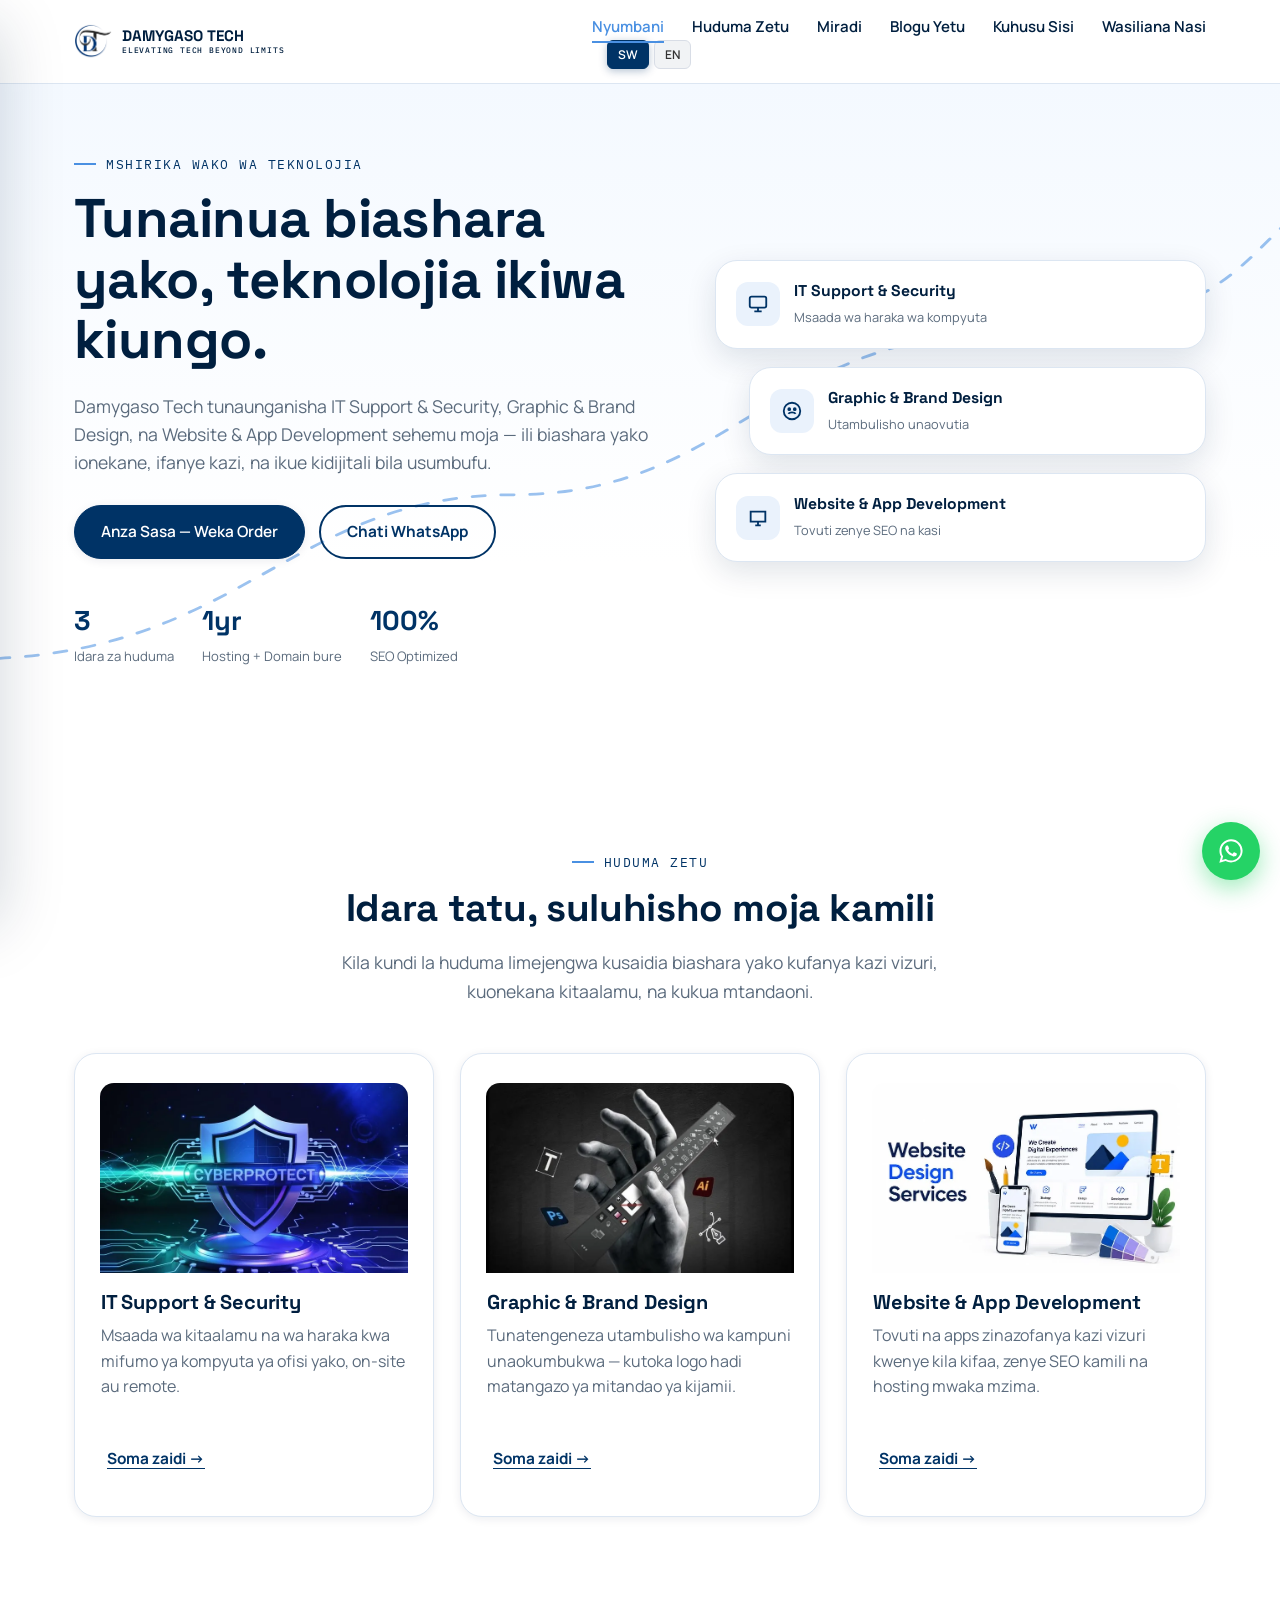
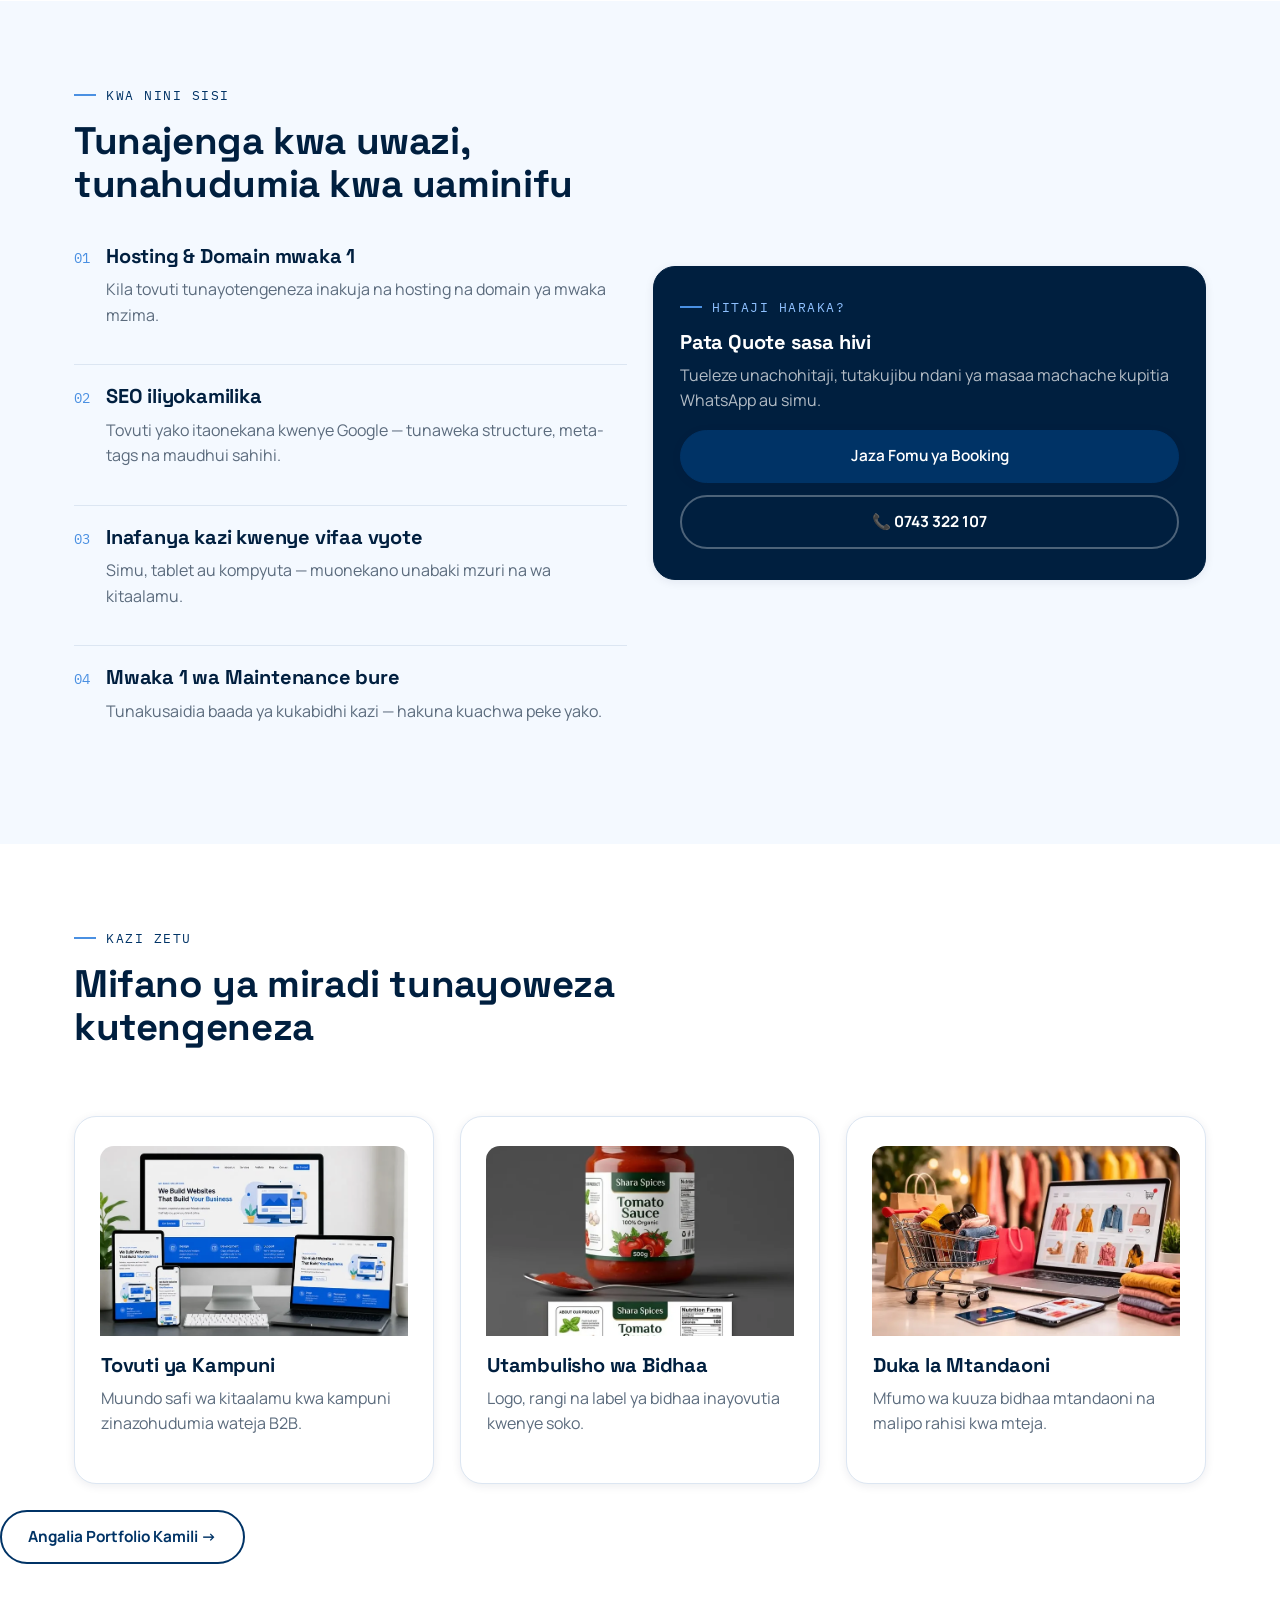
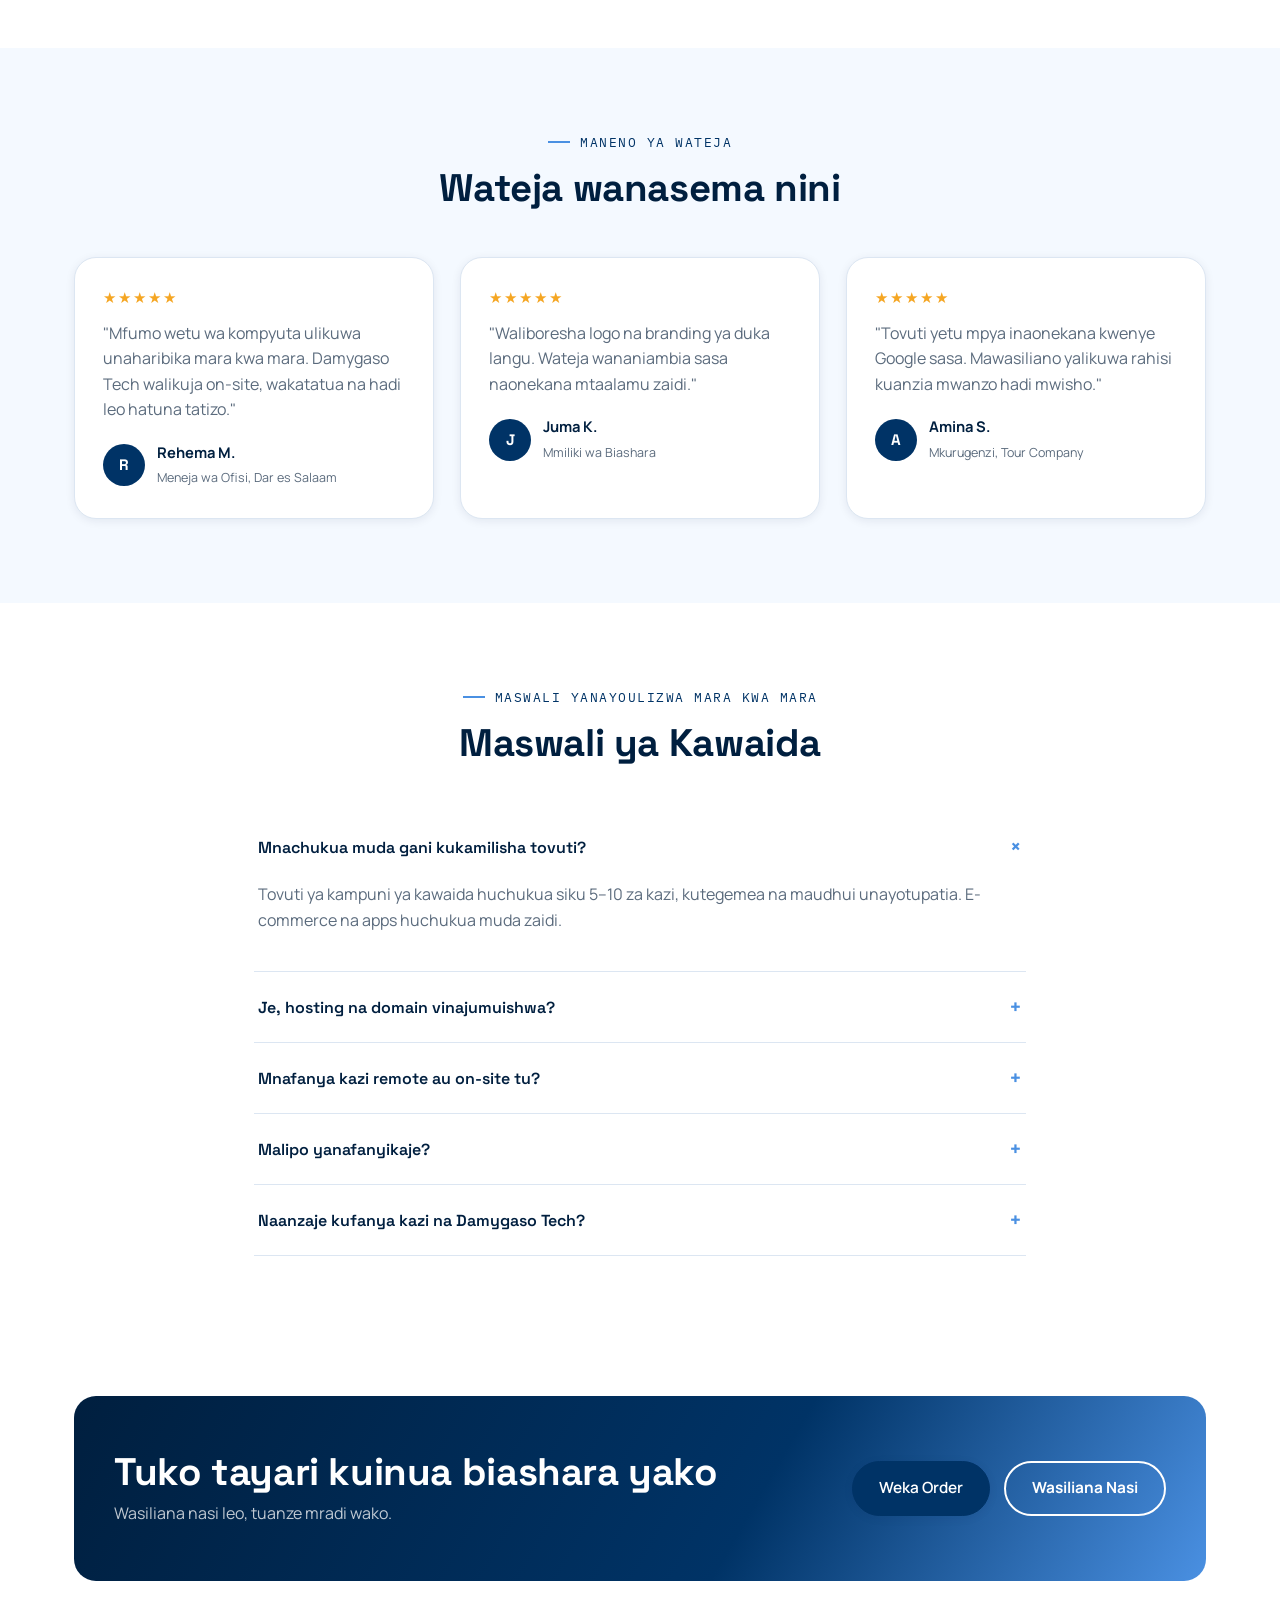
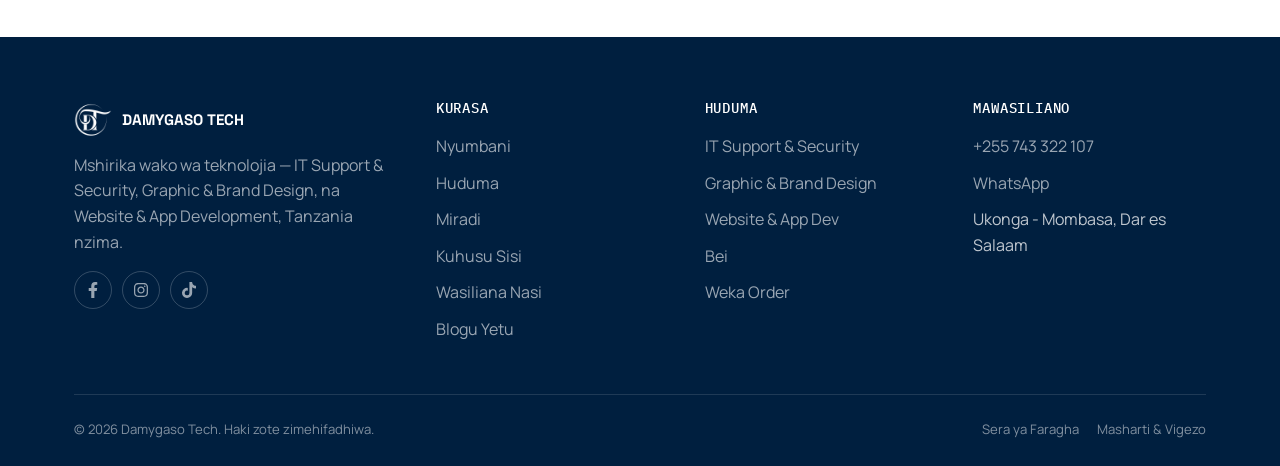
==== index.html @ 39f410d5 "Update index.html" ====
<!DOCTYPE html>
<html lang="sw" data-lang="sw">
<head>
<meta charset="UTF-8">
<script>document.documentElement.setAttribute("data-lang-early","1");document.documentElement.setAttribute("data-lang", new URLSearchParams(location.search).get("lang")==="en"?"en":"sw");</script>
<meta name="viewport" content="width=device-width, initial-scale=1.0">
<title>Damygaso Tech - IT, Design & Website Dar es Salaam</title>

<meta name="description" content="Damygaso Tech ni kampuni ya teknolojia Tanzania inayotoa huduma za IT Support & Security, Graphic & Brand Design, na Website & App Development. Pata tovuti ya kisasa, ya haraka na yenye SEO — patikana Ukonga, Dar es Salaam.">
<meta name="keywords" content="Damygaso Tech, kampuni ya IT Tanzania, tovuti ya biashara Dar es Salaam, graphic design Tanzania, website development Tanzania, IT support Dar es Salaam">
<meta name="robots" content="index, follow">
<link rel="canonical" href="https://www.damygasotech.com/">

<meta property="og:type" content="website">
<meta property="og:title" content="Damygaso Tech — Mshirika Wako wa Teknolojia">
<meta property="og:description" content="IT Support & Security, Graphic & Brand Design, na Website & App Development — vyote sehemu moja.">
<meta property="og:image" content="https://www.damygasotech.com/assets/images/logo-512.webp">
<meta property="og:image:width" content="512">
<meta property="og:image:height" content="512">
<meta property="og:url" content="https://www.damygasotech.com/">
<meta property="og:site_name" content="Damygaso Tech">
<meta property="og:locale" content="sw_TZ">
<meta property="og:locale:alternate" content="en_US">

<meta name="twitter:card" content="summary_large_image">
<meta name="twitter:title" content="Damygaso Tech — Mshirika Wako wa Teknolojia">
<meta name="twitter:description" content="IT Support & Security, Graphic & Brand Design, na Website & App Development — vyote sehemu moja.">
<meta name="twitter:image" content="https://www.damygasotech.com/assets/images/logo-512.webp">
  
<link rel="icon" href="assets/images/favicon.webp" type="image/webp">
<link rel="apple-touch-icon" href="assets/images/logo-180.webp">
<link rel="stylesheet" href="assets/style.css">
<script type="application/ld+json">
{
  "@context": "https://schema.org",
  "@type": "ProfessionalService",
  "name": "Damygaso Tech",
  "image": "https://www.damygasotech.com/assets/images/logo-512.webp",
  "description": "Damygaso Tech hutoa huduma za IT Support & Security, Graphic & Brand Design, na Website & App Development kote Tanzania.",
  "address": {
    "@type": "PostalAddress",
    "streetAddress": "Ukonga - Mombasa",
    "addressLocality": "Dar es Salaam",
    "addressCountry": "TZ"
  },
  "telephone": "+255743322107",
  "priceRange": "Tsh",
  "areaServed": "Tanzania",
  "sameAs": [
    "https://www.instagram.com/damygaso",
    "https://www.facebook.com/damygaso",
    "https://www.tiktok.com/@damygaso"
  ]
}
</script>

<style>
  .pillar-card-img{
    margin:-1px -1px 18px -1px;
    border-radius:14px 14px 0 0;
    overflow:hidden;
    line-height:0;
  }
  .pillar-card-img img{
    width:100%;
    height:190px;
    object-fit:cover;
    display:block;
  }
</style>
</head>
<body>

  <!-- ===== HEADER ===== -->
  <header class="site-header">
  <div class="header-inner">
    <a href="index.html" class="brand">
      <img src="assets/images/logo.webp" alt="Damygaso Tech logo" width="38" height="38">
      <div class="brand-text">
        <span class="brand-word">DAMYGASO TECH</span>
        <span class="brand-slogan">ELEVATING TECH BEYOND LIMITS</span>
      </div>
    </a>
    
    <nav class="nav-desktop">
      <ul>
        <li><a href="index.html" class="active"><span data-sw>Nyumbani</span><span data-en>Home</span></a></li>
        <li><a href="services.html"><span data-sw>Huduma Zetu</span><span data-en>Our Services</span></a></li>
        <li><a href="portfolio.html"><span data-sw>Miradi</span><span data-en>Portfolio</span></a></li>
        <li><a href="https://blog.damygasotech.com"><span data-sw>Blogu Yetu</span><span data-en>Our Blog</span></a></li>
        <li><a href="about.html"><span data-sw>Kuhusu Sisi</span><span data-en>About Us</span></a></li>
        <li><a href="contact.html"><span data-sw>Wasiliana Nasi</span><span data-en>Contact Us</span></a></li>
      </ul>

      <!-- Kitufe cha lugha kwa ajili ya Laptop -->
      <div class="lang-toggle-desktop" style="display: flex; gap: 5px; margin: 0 15px;">
        <button data-lang-btn="sw" class="lang-btn active" style="padding: 5px 10px; cursor: pointer;">SW</button>
        <button data-lang-btn="en" class="lang-btn" style="padding: 5px 10px; cursor: pointer;">EN</button>
      </div>
    </nav>

    <!-- Kitufe cha Hamburger Kikiwa nje ya header-actions kinakuwa huru kuguswa -->
    <button class="hamburger" aria-label="Fungua menyu">
      <span></span>
      <span></span>
      <span></span>
    </button>
  </div>
</header>


<!-- ===== OFFCANVAS MENU ===== -->
<div class="offcanvas-backdrop"></div>
<aside class="offcanvas">
  <div class="offcanvas-top">
    <img src="assets/images/logo-white.webp" alt="Damygaso Tech" width="34" height="34" style="height:34px">
    <button class="offcanvas-close" aria-label="Funga menyu">&times;</button>
  </div>
  
  <nav>
    <ul>
      <li><a href="index.html"><span data-sw>Nyumbani</span><span data-en>Home</span></a></li>
      <li><a href="services.html"><span data-sw>Huduma Zetu</span><span data-en> Our Services</span></a></li>
      <li><a href="portfolio.html"><span data-sw>Miradi</span><span data-en>Portfolio</span></a></li>
      <li><a href="https://blog.damygasotech.com"><span data-sw>Blogu Yetu</span><span data-en>Our Blog</span></a></li>
      <li><a href="about.html"><span data-sw>Kuhusu Sisi</span><span data-en>About Us</span></a></li>
      <li><a href="contact.html"><span data-sw>Wasiliana Nasi</span><span data-en>Contact Us</span></a></li>
      <li><a href="privacy-policy.html"><span data-sw>Sera ya Faragha</span><span data-en>Privacy Policy</span></a></li>
      <li><a href="terms.html"><span data-sw>Masharti &amp; Vigezo</span><span data-en>Terms &amp; Conditions</span></a></li>
    </ul>
  </nav>

  <div class="offcanvas-actions" style="padding: 20px; display: flex; flex-direction: column; gap: 15px; border-top: 1px solid rgba(255,255,255,0.1);">
  <!-- Kitufe cha Lugha -->
  <div class="lang-toggle" style="display: flex; gap: 10px; justify-content: center;">
    <button data-lang-btn="sw" class="lang-btn active" style="flex: 1; padding: 10px 16px; background: rgba(255, 255, 255, 0.05); border: 1px solid rgba(255, 255, 255, 0.2); color: #fff; border-radius: 6px; font-weight: 600; cursor: pointer; transition: all 0.3s ease;">SW</button>
    <button data-lang-btn="en" class="lang-btn" style="flex: 1; padding: 10px 16px; background: rgba(255, 255, 255, 0.05); border: 1px solid rgba(255, 255, 255, 0.2); color: #fff; border-radius: 6px; font-weight: 600; cursor: pointer; transition: all 0.3s ease;">EN</button>
  </div>
  
  <a href="services.html#booking" class="btn btn-primary" style="text-align: center; width: 100%; display: block; border-radius: 6px;" data-sw>Weka Order</a>
  <a href="services.html#booking" class="btn btn-primary" style="text-align: center; width: 100%; display: block; border-radius: 6px;" data-en>Book Now</a>
</div>

  <div class="offcanvas-foot">
    <p>Ukonga - Mombasa, Dar es Salaam · Tanzania nzima</p>
    <p style="margin-top:6px;">+255 743 322 107</p>
    <div class="socials">
      <a href="https://www.facebook.com/damygaso" aria-label="Facebook" target="_blank" rel="noopener"><svg width="16" height="16" viewBox="0 0 320 512" fill="currentColor" aria-hidden="true"><path d="M279.14 288l14.22-92.66h-88.91v-60.13c0-25.35 12.42-50.06 52.24-50.06h40.42V6.26S260.43 0 225.36 0c-73.22 0-121.08 44.38-121.08 124.72v70.62H22.89V288h81.39v224h100.17V288z"/></svg></a>
      <a href="https://www.instagram.com/damygaso" aria-label="Instagram" target="_blank" rel="noopener"><svg width="16" height="16" viewBox="0 0 448 512" fill="currentColor" aria-hidden="true"><path d="M224.1 141c-63.6 0-114.9 51.3-114.9 114.9s51.3 114.9 114.9 114.9S339 319.5 339 255.9 287.7 141 224.1 141zm0 189.6c-41.1 0-74.7-33.5-74.7-74.7s33.5-74.7 74.7-74.7 74.7 33.5 74.7 74.7-33.6 74.7-74.7 74.7zm146.4-194.3c0 14.9-12 26.8-26.8 26.8-14.9 0-26.8-12-26.8-26.8s12-26.8 26.8-26.8 26.8 12 26.8 26.8zm76.1 27.2c-1.7-35.9-9.9-67.7-36.2-93.9-26.2-26.2-58-34.4-93.9-36.2-37-2.1-147.9-2.1-184.9 0-35.8 1.7-67.6 9.9-93.9 36.1s-34.4 58-36.2 93.9c-2.1 37-2.1 147.9 0 184.9 1.7 35.9 9.9 67.7 36.2 93.9s58 34.4 93.9 36.2c37 2.1 147.9 2.1 184.9 0 35.9-1.7 67.7-9.9 93.9-36.2 26.2-26.2 34.4-58 36.2-93.9 2.1-37 2.1-147.8 0-184.8zM398.8 388c-7.8 19.6-22.9 34.7-42.6 42.6-29.5 11.7-99.5 9-132.1 9s-102.7 2.6-132.1-9c-19.6-7.8-34.7-22.9-42.6-42.6-11.7-29.5-9-99.5-9-132.1s-2.6-102.7 9-132.1c7.8-19.6 22.9-34.7 42.6-42.6 29.5-11.7 99.5-9 132.1-9s102.7-2.6 132.1 9c19.6 7.8 34.7 22.9 42.6 42.6 11.7 29.5 9 99.5 9 132.1s2.7 102.7-9 132.1z"/></svg></a>
      <a href="https://www.tiktok.com/@damygaso" aria-label="TikTok" target="_blank" rel="noopener"><svg width="16" height="16" viewBox="0 0 448 512" fill="currentColor" aria-hidden="true"><path d="M448,209.91a210.06,210.06,0,0,1-122.77-39.25V349.38A162.55,162.55,0,1,1,185,188.31V278.2a74.62,74.62,0,1,0,52.23,71.18V0l88,0a121.18,121.18,0,0,0,1.86,22.17h0A122.18,122.18,0,0,0,381,102.39a121.43,121.43,0,0,0,67,20.14Z"/></svg></a>
    </div>
  </div>
</aside>
  

<!-- ===== HERO ===== -->
<section class="hero">
  <svg class="signal-path" viewBox="0 0 800 500" preserveAspectRatio="none" aria-hidden="true">
    <path d="M -20 420 C 150 420, 180 300, 320 300 S 480 180, 640 180 S 780 80, 850 80"></path>
  </svg>
  <div class="container hero-inner">
    <div>
      <p class="eyebrow" data-sw>MSHIRIKA WAKO WA TEKNOLOJIA</p>
      <p class="eyebrow" data-en>YOUR OVERALL TECH SOLUTIONS PARTNER</p>
      
<h1>
    <span data-sw>Tunainua biashara yako, teknolojia ikiwa kiungo.</span>
    <span data-en>Elevating your business, technology as the bridge.</span>
</h1>
      <p class="lede" data-sw>Damygaso Tech tunaunganisha IT Support &amp; Security, Graphic &amp; Brand Design, na Website &amp; App Development sehemu moja — ili biashara yako ionekane, ifanye kazi, na ikue kidijitali bila usumbufu.</p>
      <p class="lede" data-en>Damygaso Tech brings IT Support &amp; Security, Graphic &amp; Brand Design, and Website &amp; App Development together — so your business looks good, runs smoothly, and grows online without the hassle.</p>
      <div class="hero-cta">
        <a href="services.html#booking" class="btn btn-primary" data-sw>Anza Sasa — Weka Order</a>
        <a href="services.html#booking" class="btn btn-primary" data-en>Get Started — Book Now</a>
        <a href="https://wa.me/255743322107?text=Habari%20Damygaso%20Tech%2C%20naomba%20maelezo%20zaidi" target="_blank" rel="noopener" class="btn btn-outline" data-sw>Chati WhatsApp</a>
        <a href="https://wa.me/255743322107?text=Hello%20Damygaso%20Tech%2C%20I%27d%20like%20more%20info" target="_blank" rel="noopener" class="btn btn-outline" data-en>Chat on WhatsApp</a>
      </div>
      <div class="hero-stats">
        <div class="stat"><b>3</b><span data-sw>Idara za huduma</span><span data-en>Service pillars</span></div>
        <div class="stat"><b>1yr</b><span data-sw>Hosting + Domain bure</span><span data-en>Free hosting + domain</span></div>
        <div class="stat"><b>100%</b><span data-sw>SEO Optimized</span><span data-en>SEO Optimized</span></div>
      </div>
    </div>
    <div class="hero-diagram">
      <div class="node-stack">
        <div class="node-card">
          <div class="ico">
            <svg width="22" height="22" viewBox="0 0 24 24" fill="none" stroke="#003366" stroke-width="2"><rect x="3" y="4" width="18" height="12" rx="2"/><path d="M8 20h8M12 16v4"/></svg>
          </div>
          <div><b data-sw>IT Support &amp; Security</b><b data-en>IT Support &amp; Security</b><span data-sw>Msaada wa haraka wa kompyuta</span><span data-en>Fast, professional IT help</span></div>
        </div>
        <div class="node-card">
          <div class="ico">
            <svg width="22" height="22" viewBox="0 0 24 24" fill="none" stroke="#003366" stroke-width="2"><circle cx="12" cy="12" r="9"/><path d="M8 15c1.5-2 6.5-2 8 0"/><circle cx="9" cy="10" r="1" fill="#003366"/><circle cx="15" cy="10" r="1" fill="#003366"/></svg>
          </div>
          <div><b data-sw>Graphic &amp; Brand Design</b><b data-en>Graphic &amp; Brand Design</b><span data-sw>Utambulisho unaovutia</span><span data-en>Identity that stands out</span></div>
        </div>
        <div class="node-card">
          <div class="ico">
            <svg width="22" height="22" viewBox="0 0 24 24" fill="none" stroke="#003366" stroke-width="2"><path d="M4 5h16v11H4z"/><path d="M9 20h6M12 16v4"/></svg>
          </div>
          <div><b data-sw>Website &amp; App Development</b><b data-en>Website &amp; App Development</b><span data-sw>Tovuti zenye SEO na kasi</span><span data-en>Fast, SEO-ready builds</span></div>
        </div>
      </div>
    </div>
  </div>
</section>

<!-- ===== SERVICES TEASER ===== -->
<section>
  <div class="container">
    <div class="section-head center" style="margin-inline:auto;">
      <p class="eyebrow" style="justify-content:center" data-sw>HUDUMA ZETU</p>
      <p class="eyebrow" style="justify-content:center" data-en>OUR SERVICES</p>
      <h2 data-sw>Idara tatu, suluhisho moja kamili</h2>
      <h2 data-en>Three pillars, one complete solution</h2>
      <p class="lede" style="margin-inline:auto" data-sw>Kila kundi la huduma limejengwa kusaidia biashara yako kufanya kazi vizuri, kuonekana kitaalamu, na kukua mtandaoni.</p>
      <p class="lede" style="margin-inline:auto" data-en>Each pillar is built to help your business run better, look professional, and grow online.</p>
    </div>

    <div class="grid grid-3">
      <div class="card reveal">
        <div class="pillar-card-img">
          <img src="./assets/images/cyber.webp" alt="IT Support & Security - Damygaso Tech">
        </div>
        <h3 data-sw>IT Support &amp; Security</h3>
        <h3 data-en>IT Support &amp; Security</h3>
        <p data-sw>Msaada wa kitaalamu na wa haraka kwa mifumo ya kompyuta ya ofisi yako, on-site au remote.</p>
        <p data-en>Fast, professional support for your business systems — on-site or remote.</p>
        <a href="services.html#it-support" class="btn btn-ghost" style="margin-top:16px;" data-sw>Soma zaidi →</a>
        <a href="services.html#it-support" class="btn btn-ghost" style="margin-top:16px;" data-en>Learn more →</a>
      </div>

      <div class="card reveal">
        <div class="pillar-card-img">
          <img src="./assets/images/design.webp" alt="Graphic & Brand Design - Damygaso Tech">
        </div>
        <h3 data-sw>Graphic &amp; Brand Design</h3>
        <h3 data-en>Graphic &amp; Brand Design</h3>
        <p data-sw>Tunatengeneza utambulisho wa kampuni unaokumbukwa — kutoka logo hadi matangazo ya mitandao ya kijamii.</p>
        <p data-en>We craft memorable brand identity — from logos to social media campaigns.</p>
        <a href="services.html#design" class="btn btn-ghost" style="margin-top:16px;" data-sw>Soma zaidi →</a>
        <a href="services.html#design" class="btn btn-ghost" style="margin-top:16px;" data-en>Learn more →</a>
      </div>

      <div class="card reveal">
        <div class="pillar-card-img">
          <img src="./assets/images/web.webp" alt="Website & App Development - Damygaso Tech">
        </div>
        <h3 data-sw>Website &amp; App Development</h3>
        <h3 data-en>Website &amp; App Development</h3>
        <p data-sw>Tovuti na apps zinazofanya kazi vizuri kwenye kila kifaa, zenye SEO kamili na hosting mwaka mzima.</p>
        <p data-en>Websites and apps that work flawlessly on every device, fully SEO-optimized with a year of hosting.</p>
        <a href="services.html#web-app" class="btn btn-ghost" style="margin-top:16px;" data-sw>Soma zaidi →</a>
        <a href="services.html#web-app" class="btn btn-ghost" style="margin-top:16px;" data-en>Learn more →</a>
      </div>
    </div>
  </div>
</section>

<!-- ===== WHY CHOOSE US ===== -->
<section class="bg-tint">
  <div class="container grid grid-2" style="align-items:center;">
    <div>
      <p class="eyebrow" data-sw>KWA NINI SISI</p>
      <p class="eyebrow" data-en>WHY CHOOSE US</p>
      <h2 data-sw>Tunajenga kwa uwazi, tunahudumia kwa uaminifu</h2>
      <h2 data-en>We build with clarity, we serve with trust</h2>

      <div class="feature-row">
        <span class="num">01</span>
        <div><h3 data-sw>Hosting &amp; Domain mwaka 1</h3><h3 data-en>1 Year Hosting &amp; Domain</h3>
        <p data-sw>Kila tovuti tunayotengeneza inakuja na hosting na domain ya mwaka mzima.</p>
        <p data-en>Every website we build includes a full year of hosting and domain, included.</p></div>
      </div>
      <div class="feature-row">
        <span class="num">02</span>
        <div><h3 data-sw>SEO iliyokamilika</h3><h3 data-en>Fully Optimized SEO</h3>
        <p data-sw>Tovuti yako itaonekana kwenye Google — tunaweka structure, meta-tags na maudhui sahihi.</p>
        <p data-en>Your site is built to be found on Google — correct structure, meta tags, and content from day one.</p></div>
      </div>
      <div class="feature-row">
        <span class="num">03</span>
        <div><h3 data-sw>Inafanya kazi kwenye vifaa vyote</h3><h3 data-en>Responsive on Every Device</h3>
        <p data-sw>Simu, tablet au kompyuta — muonekano unabaki mzuri na wa kitaalamu.</p>
        <p data-en>Phone, tablet, or desktop — the experience stays sharp and professional.</p></div>
      </div>
      <div class="feature-row">
        <span class="num">04</span>
        <div><h3 data-sw>Mwaka 1 wa Maintenance bure</h3><h3 data-en>1 year of Maintenance free</h3>
        <p data-sw>Tunakusaidia baada ya kukabidhi kazi — hakuna kuachwa peke yako.</p>
        <p data-en>We stay with you after delivery — you're never left figuring it out alone.</p></div>
      </div>
    </div>
    <div>
      <div class="card" style="background:var(--navy-deep); border-color:var(--navy-deep);">
        <p class="eyebrow" style="color:#8FC1FF" data-sw>HITAJI HARAKA?</p>
        <p class="eyebrow" style="color:#8FC1FF" data-en>NEED HELP FAST?</p>
        <h3 style="color:#fff" data-sw>Pata Quote sasa hivi</h3>
        <h3 style="color:#fff" data-en>Get a Quote Now</h3>
        <p style="color:rgba(255,255,255,.7)" data-sw>Tueleze unachohitaji, tutakujibu ndani ya masaa machache kupitia WhatsApp au simu.</p>
        <p style="color:rgba(255,255,255,.7)" data-en>Tell us what you need — we'll reply within hours via WhatsApp or a call.</p>
        <a href="services.html#booking" class="btn btn-primary btn-block" data-sw>Jaza Fomu ya Booking</a>
        <a href="services.html#booking" class="btn btn-primary btn-block" data-en>Fill the Booking Form</a>
        <a href="tel:+255743322107" class="btn btn-outline btn-block" style="margin-top:12px; border-color:rgba(255,255,255,.3); color:#fff;">📞 0743 322 107</a>
      </div>
    </div>
  </div>
</section>

<!-- ===== PORTFOLIO TEASER ===== -->
<section>
  <div class="container">
    <div class="section-head" style="display:flex; justify-content:space-between; align-items:flex-end; flex-wrap:wrap; gap:20px;">
      <div>
        <p class="eyebrow" data-sw>KAZI ZETU</p>
        <p class="eyebrow" data-en>OUR WORK</p>
        <h2>
          <span data-sw>Mifano ya miradi tunayoweza kutengeneza</span>
          <span data-en>A glimpse of what we can build for you</span>
        </h2>
      </div>
      
    </div>
    <div class="grid grid-3">
      <div class="card reveal">
         <div class="pillar-card-img">
          <img src="./assets/images/company.webp" alt="Website & App Development - Damygaso Tech">
        </div>
        <h3 data-sw>Tovuti ya Kampuni</h3><h3 data-en>Corporate Website</h3>
        <p data-sw>Muundo safi wa kitaalamu kwa kampuni zinazohudumia wateja B2B.</p>
        <p data-en>Clean, professional structure for companies serving B2B clients.</p>
      </div>
      
      <div class="card reveal">
         <div class="pillar-card-img">
          <img src="./assets/images/label.webp" alt="Website & App Development - Damygaso Tech">
        </div>
        <div></div>
        <h3 data-sw>Utambulisho wa Bidhaa</h3><h3 data-en>Product Brand Identity</h3>
        <p data-sw>Logo, rangi na label ya bidhaa inayovutia kwenye soko.</p>
        <p data-en>Logo, color system, and packaging that stands out on the shelf.</p>
      </div>
      
      <div class="card reveal">
         <div class="pillar-card-img">
          <img src="./assets/images/e.commerce.webp" alt="Website & App Development - Damygaso Tech">
        </div>
        <div></div>
        <h3 data-sw>Duka la Mtandaoni</h3><h3 data-en>Online Store</h3>
        <p data-sw>Mfumo wa kuuza bidhaa mtandaoni na malipo rahisi kwa mteja.</p>
        <p data-en>A store system with an easy, trustworthy checkout experience.</p>
      </div>
    </div>
  </div>
  <br>
  <div>
    <a href="portfolio.html" class="btn btn-outline" data-sw>Angalia Portfolio Kamili →</a>
    <a href="portfolio.html" class="btn btn-outline" data-en>View Full Portfolio →</a>
  </div>
</section>

<!-- ===== TESTIMONIALS ===== -->
<section class="bg-tint">
  <div class="container">
    <div class="section-head center">
      <p class="eyebrow" style="justify-content:center" data-sw>MANENO YA WATEJA</p>
      <p class="eyebrow" style="justify-content:center" data-en>CLIENT REVIEWS</p>
      <h2>
        <span data-sw>Wateja wanasema nini</span>
        <span data-en>What clients are saying</span>
      </h2>
    </div>
    <div class="grid grid-3">
      <div class="testi-card reveal">
        <div class="testi-stars">★★★★★</div>
        <p data-sw>"Mfumo wetu wa kompyuta ulikuwa unaharibika mara kwa mara. Damygaso Tech walikuja on-site, wakatatua na hadi leo hatuna tatizo."</p>
        <p data-en>"Our office systems kept failing. Damygaso Tech came on-site, fixed it properly, and we haven't had an issue since."</p>
        <div class="testi-person"><div class="avatar">R</div><div><b>Rehema M.</b><span data-sw>Meneja wa Ofisi, Dar es Salaam</span><span data-en>Office Manager, Dar es Salaam</span></div></div>
      </div>
      <div class="testi-card reveal">
        <div class="testi-stars">★★★★★</div>
        <p data-sw>"Waliboresha logo na branding ya duka langu. Wateja wananiambia sasa naonekana mtaalamu zaidi."</p>
        <p data-en>"They redesigned my shop's logo and branding. Customers now tell me I look far more professional."</p>
        <div class="testi-person"><div class="avatar">J</div><div><b>Juma K.</b><span data-sw>Mmiliki wa Biashara</span><span data-en>Business Owner</span></div></div>
      </div>
      <div class="testi-card reveal">
        <div class="testi-stars">★★★★★</div>
        <p data-sw>"Tovuti yetu mpya inaonekana kwenye Google sasa. Mawasiliano yalikuwa rahisi kuanzia mwanzo hadi mwisho."</p>
        <p data-en>"Our new site now actually shows up on Google. Communication was smooth from start to finish."</p>
        <div class="testi-person"><div class="avatar">A</div><div><b>Amina S.</b><span data-sw>Mkurugenzi, Tour Company</span><span data-en>Director, Tour Company</span></div></div>
      </div>
    </div>
  </div>
</section>

<!-- ===== FAQS ===== -->
<section id="faqs">
  <div class="container" style="max-width:820px;">
    <div class="section-head center">
      <p class="eyebrow" style="justify-content:center" data-sw>MASWALI YANAYOULIZWA MARA KWA MARA</p>
      <p class="eyebrow" style="justify-content:center" data-en>FREQUENTLY ASKED QUESTIONS</p>
      <h2>
        <span data-sw>Maswali ya Kawaida</span>
        <span data-en>FAQs</span>
      </h2>
    </div>

    <div class="faq-item is-open">
      <button class="faq-q"><span data-sw>Mnachukua muda gani kukamilisha tovuti?</span><span data-en>How long does a website take to complete?</span><span class="plus">+</span></button>
      <div class="faq-a">
        <p data-sw>Tovuti ya kampuni ya kawaida huchukua siku 5–10 za kazi, kutegemea na maudhui unayotupatia. E-commerce na apps huchukua muda zaidi.</p>
        <p data-en>A standard company website takes about 5–10 working days, depending on how quickly content is provided. E-commerce and apps take a bit longer.</p>
      </div>
    </div>
    <div class="faq-item">
      <button class="faq-q"><span data-sw>Je, hosting na domain vinajumuishwa?</span><span data-en>Are hosting and domain included?</span><span class="plus">+</span></button>
      <div class="faq-a">
        <p data-sw>Ndiyo — kila mradi wa website unakuja na mwaka mmoja wa hosting na domain, pamoja na miezi 3 ya maintenance bila malipo.</p>
        <p data-en>Yes — every website project includes one year of hosting and domain, plus 3 months of free maintenance.</p>
      </div>
    </div>
    <div class="faq-item">
      <button class="faq-q"><span data-sw>Mnafanya kazi remote au on-site tu?</span><span data-en>Do you only work on-site, or remotely too?</span><span class="plus">+</span></button>
      <div class="faq-a">
        <p data-sw>Zote mbili. Huduma za IT support tunaweza kufanya on-site (Dar es Salaam) au remote kwa maeneo mengine ya Tanzania.</p>
        <p data-en>Both. IT support can be delivered on-site in Dar es Salaam or remotely for clients elsewhere in Tanzania.</p>
      </div>
    </div>
    <div class="faq-item">
      <button class="faq-q"><span data-sw>Malipo yanafanyikaje?</span><span data-en>How does payment work?</span><span class="plus">+</span></button>
      <div class="faq-a">
        <p data-sw>Tunatumia mfumo wa awamu mbili: asilimia 50 kuanza mradi, na asilimia 50 kabla ya kukabidhi kazi ya mwisho.</p>
        <p data-en>We use a two-part payment plan: 50% to start the project, and 50% before final delivery.</p>
      </div>
    </div>
    <div class="faq-item">
      <button class="faq-q"><span data-sw>Naanzaje kufanya kazi na Damygaso Tech?</span><span data-en>How do I get started with Damygaso Tech?</span><span class="plus">+</span></button>
      <div class="faq-a">
        <p data-sw>Jaza fomu ya "Book yours now" kwenye ukurasa wa Huduma, au tuma ujumbe WhatsApp — tutakujibu ndani ya masaa machache.</p>
        <p data-en>Fill the "Book yours now" form on the Services page, or message us on WhatsApp — we'll reply within hours.</p>
      </div>
    </div>
  </div>
</section>

<!-- ===== CTA BANNER ===== -->
<section class="section-tight">
  <div class="container">
    <div class="cta-banner reveal">
      <div>
        <h2 data-sw>Tuko tayari kuinua biashara yako</h2>
        <h2 data-en>We're ready to elevate your business</h2>
        <p data-sw>Wasiliana nasi leo, tuanze mradi wako.</p>
        <p data-en>Get in touch today and let's start your project.</p>
      </div>
      <div style="display:flex; gap:14px; flex-wrap:wrap;">
        <a href="services.html#booking" class="btn btn-primary" style="background:#fff; color:var(--navy);" data-sw>Weka Order</a>
        <a href="services.html#booking" class="btn btn-primary" style="background:#fff; color:var(--navy);" data-en>Book Now</a>
        <a href="contact.html" class="btn btn-outline" style="border-color:#fff; color:#fff;" data-sw>Wasiliana Nasi</a>
        <a href="contact.html" class="btn btn-outline" style="border-color:#fff; color:#fff;" data-en>Contact Us</a>
      </div>
    </div>
  </div>
</section>

<!-- ===== FOOTER ===== -->
<footer class="site-footer">
  <div class="container">
    <div class="footer-grid">
      <div class="footer-brand">
        <div class="brand" style="margin-bottom:14px;">
          <img src="assets/images/logo-white.webp" alt="Damygaso Tech" width="38" height="38" style="height:38px;">
          <span class="brand-word">DAMYGASO TECH</span>
        </div>
        <p data-sw>Mshirika wako wa teknolojia — IT Support &amp; Security, Graphic &amp; Brand Design, na Website &amp; App Development, Tanzania nzima.</p>
        <p data-en>Your overall tech solutions partner — IT Support &amp; Security, Graphic &amp; Brand Design, and Website &amp; App Development, across Tanzania.</p>
        <div class="footer-socials">
          <a href="https://www.facebook.com/damygaso" aria-label="Facebook" target="_blank" rel="noopener"><svg width="16" height="16" viewBox="0 0 320 512" fill="currentColor" aria-hidden="true"><path d="M279.14 288l14.22-92.66h-88.91v-60.13c0-25.35 12.42-50.06 52.24-50.06h40.42V6.26S260.43 0 225.36 0c-73.22 0-121.08 44.38-121.08 124.72v70.62H22.89V288h81.39v224h100.17V288z"/></svg></a>
          <a href="https://www.instagram.com/damygaso" aria-label="Instagram" target="_blank" rel="noopener"><svg width="16" height="16" viewBox="0 0 448 512" fill="currentColor" aria-hidden="true"><path d="M224.1 141c-63.6 0-114.9 51.3-114.9 114.9s51.3 114.9 114.9 114.9S339 319.5 339 255.9 287.7 141 224.1 141zm0 189.6c-41.1 0-74.7-33.5-74.7-74.7s33.5-74.7 74.7-74.7 74.7 33.5 74.7 74.7-33.6 74.7-74.7 74.7zm146.4-194.3c0 14.9-12 26.8-26.8 26.8-14.9 0-26.8-12-26.8-26.8s12-26.8 26.8-26.8 26.8 12 26.8 26.8zm76.1 27.2c-1.7-35.9-9.9-67.7-36.2-93.9-26.2-26.2-58-34.4-93.9-36.2-37-2.1-147.9-2.1-184.9 0-35.8 1.7-67.6 9.9-93.9 36.1s-34.4 58-36.2 93.9c-2.1 37-2.1 147.9 0 184.9 1.7 35.9 9.9 67.7 36.2 93.9s58 34.4 93.9 36.2c37 2.1 147.9 2.1 184.9 0 35.9-1.7 67.7-9.9 93.9-36.2 26.2-26.2 34.4-58 36.2-93.9 2.1-37 2.1-147.8 0-184.8zM398.8 388c-7.8 19.6-22.9 34.7-42.6 42.6-29.5 11.7-99.5 9-132.1 9s-102.7 2.6-132.1-9c-19.6-7.8-34.7-22.9-42.6-42.6-11.7-29.5-9-99.5-9-132.1s-2.6-102.7 9-132.1c7.8-19.6 22.9-34.7 42.6-42.6 29.5-11.7 99.5-9 132.1-9s102.7-2.6 132.1 9c19.6 7.8 34.7 22.9 42.6 42.6 11.7 29.5 9 99.5 9 132.1s2.7 102.7-9 132.1z"/></svg></a>
          <a href="https://www.tiktok.com/@damygaso" aria-label="TikTok" target="_blank" rel="noopener"><svg width="16" height="16" viewBox="0 0 448 512" fill="currentColor" aria-hidden="true"><path d="M448,209.91a210.06,210.06,0,0,1-122.77-39.25V349.38A162.55,162.55,0,1,1,185,188.31V278.2a74.62,74.62,0,1,0,52.23,71.18V0l88,0a121.18,121.18,0,0,0,1.86,22.17h0A122.18,122.18,0,0,0,381,102.39a121.43,121.43,0,0,0,67,20.14Z"/></svg></a>
        </div>
      </div>
      <div>
        <h3>
          <span data-sw>Kurasa</span>
          <span data-en>Pages</span>
        </h3>
        <ul>
          <li><a href="index.html" data-sw>Nyumbani</a><a href="index.html" data-en>Home</a></li>
          <li><a href="services.html" data-sw>Huduma</a><a href="services.html" data-en>Services</a></li>
          <li><a href="portfolio.html" data-sw>Miradi</a><a href="portfolio.html" data-en>Portfolio</a></li>
          <li><a href="about.html" data-sw>Kuhusu Sisi</a><a href="about.html" data-en>About Us</a></li>
          <li><a href="contact.html" data-sw>Wasiliana Nasi</a><a href="contact.html" data-en>Contact</a></li>
          <li><a href="https://blog.damygasotech.com"><span data-sw>Blogu Yetu</span><span data-en>Our Blog</span></a></li>
        </ul>
      </div>
      <div>
        <h3>
          <span data-sw>Huduma</span>
          <span data-en>Services</span>
        </h3>
        <ul>
          <li><a href="services.html#it-support" data-sw>IT Support &amp; Security</a><a href="services.html#it-support" data-en>IT Support &amp; Security</a></li>
          <li><a href="services.html#design" data-sw>Graphic &amp; Brand Design</a><a href="services.html#design" data-en>Graphic &amp; Brand Design</a></li>
          <li><a href="services.html#web-app" data-sw>Website &amp; App Dev</a><a href="services.html#web-app" data-en>Website &amp; App Dev</a></li>
          <li><a href="services.html#pricing"><span data-sw>Bei</span><span data-en>Pricing</span></a></li>
          <li><a href="services.html#booking" data-sw>Weka Order</a><a href="services.html#booking" data-en>Book Now</a></li>
        </ul>
      </div>
      <div>
        <h3>
          <span data-sw>Mawasiliano</span>
          <span data-en>Contact</span>
        </h3>
        <ul>
          <li><a href="tel:+255743322107">+255 743 322 107</a></li>
          <li><a href="https://wa.me/255743322107" target="_blank" rel="noopener">WhatsApp</a></li>
          <li data-sw>Ukonga - Mombasa, Dar es Salaam</li>
          <li data-en>Ukonga - Mombasa, Dar es Salaam</li>
        </ul>
      </div>
    </div>
    <div class="footer-bottom">
      <span>&copy; <span id="year"></span> Damygaso Tech. <span data-sw>Haki zote zimehifadhiwa.</span><span data-en>All rights reserved.</span></span>
      <span style="display:flex; gap:18px;">
        <a href="privacy-policy.html"><span data-sw>Sera ya Faragha</span><span data-en>Privacy Policy</span></a>
        <a href="terms.html"><span data-sw>Masharti &amp; Vigezo</span><span data-en>Terms &amp; Conditions</span></a>
      </span>
    </div>
  </div>
</footer>

<!-- ===== WHATSAPP FLOAT ===== -->
<a class="wa-float" href="https://wa.me/255743322107?text=Habari%20Damygaso%20Tech" target="_blank" rel="noopener" aria-label="WhatsApp">
  <svg width="28" height="28" viewBox="0 0 24 24" fill="#fff"><path d="M12.04 2C6.58 2 2.13 6.45 2.13 11.91c0 1.72.45 3.39 1.3 4.86L2 22l5.36-1.4a9.9 9.9 0 0 0 4.68 1.19h.01c5.46 0 9.9-4.45 9.9-9.91 0-2.65-1.03-5.14-2.9-7.01A9.85 9.85 0 0 0 12.04 2zm0 18.13h-.01a8.2 8.2 0 0 1-4.2-1.15l-.3-.18-3.12.82.83-3.04-.2-.31a8.17 8.17 0 0 1-1.26-4.36c0-4.53 3.69-8.22 8.24-8.22 2.2 0 4.27.86 5.82 2.41a8.15 8.15 0 0 1 2.41 5.82c0 4.53-3.7 8.21-8.21 8.21zm4.5-6.16c-.25-.12-1.47-.72-1.7-.81-.23-.08-.39-.12-.56.13-.17.24-.64.81-.78.97-.14.17-.29.19-.53.06-.25-.12-1.04-.38-1.98-1.22-.73-.65-1.23-1.46-1.37-1.7-.14-.25-.02-.38.11-.51.11-.11.25-.29.37-.43.12-.15.16-.25.24-.42.08-.16.04-.31-.02-.43-.06-.12-.56-1.35-.77-1.85-.2-.48-.41-.42-.56-.43h-.48c-.16 0-.43.06-.66.31-.23.25-.86.84-.86 2.05 0 1.21.88 2.38 1 2.54.12.17 1.74 2.65 4.21 3.72.59.25 1.05.4 1.41.52.59.19 1.13.16 1.56.1.48-.07 1.47-.6 1.68-1.18.2-.58.2-1.08.14-1.18-.06-.1-.23-.16-.48-.28z"/></svg>
</a>

<script src="assets/script.js"></script>
<script>document.getElementById('year').textContent = new Date().getFullYear();</script>
</body>
</html>
---- assets/style.css ----
@import url('https://fonts.googleapis.com/css2?family=Space+Grotesk:wght@500;600;700&family=Manrope:wght@400;500;600;700;800&family=IBM+Plex+Mono:wght@400;500&display=swap');:root{--navy:#003366;--navy-deep:#001F3F;--sky:#4A90E2;--sky-tint:#EAF2FC;--sky-tint-2:#F4F9FF;--ink:#0B1220;--slate:#5B6B7D;--paper:#FFFFFF;--line:#DCE6F2;--ok:#1E8E5A;--font-display:'Space Grotesk',sans-serif;--font-body:'Manrope',sans-serif;--font-mono:'IBM Plex Mono',monospace;--radius-sm:8px;--radius-md:14px;--radius-lg:22px;--shadow-sm:0 2px 10px rgba(0,31,63,.08);--shadow-md:0 10px 30px rgba(0,31,63,.12);--shadow-lg:0 24px 60px rgba(0,31,63,.18);--container:1180px}*,::before,::after{box-sizing:border-box}html{scroll-behavior:smooth}@media (prefers-reduced-motion:reduce){html{scroll-behavior:auto}*,::before,::after{animation-duration:.001ms !important;animation-iteration-count:1 !important;transition-duration:.001ms !important;scroll-behavior:auto !important}}body{margin:0;font-family:var(--font-body);color:var(--ink);background:var(--paper);line-height:1.6;-webkit-font-smoothing:antialiased}img{max-width:100%;display:block}a{color:inherit;text-decoration:none}ul{margin:0;padding:0;list-style:none}button{font-family:inherit;cursor:pointer}input,textarea,select{font-family:inherit}.container{max-width:var(--container);margin:0 auto;padding:0 24px}.eyebrow{font-family:var(--font-mono);font-size:12.5px;letter-spacing:.12em;text-transform:uppercase;color:var(--navy);display:flex;align-items:center;gap:10px;margin:0 0 14px}.eyebrow::before{content:"";width:22px;height:2px;background:var(--sky);display:inline-block}h1,h2,h3,h4{font-family:var(--font-display);color:var(--navy-deep);line-height:1.12;margin:0 0 .5em;letter-spacing:-.01em}h1{font-size:clamp(2.2rem,4.5vw,3.4rem)}h2{font-size:clamp(1.7rem,3vw,2.4rem)}h3{font-size:1.25rem}p{color:var(--slate);margin:0 0 1em}.lede{font-size:1.1rem;color:var(--slate);max-width:60ch}.btn{display:inline-flex;align-items:center;justify-content:center;gap:8px;padding:13px 26px;border-radius:100px;font-weight:700;font-size:.96rem;border:2px solid transparent;transition:transform .15s ease,box-shadow .15s ease,background .2s ease,color .2s ease;white-space:nowrap}.btn-primary{background:var(--navy);color:#fff;box-shadow:var(--shadow-sm)}.btn-primary:hover{background:var(--navy-deep);transform:translateY(-2px);box-shadow:var(--shadow-md)}.btn-outline{border-color:var(--navy);color:var(--navy);background:transparent}.btn-outline:hover{background:var(--navy);color:#fff;transform:translateY(-2px)}.btn-ghost{color:var(--navy);text-decoration:underline;text-underline-offset:4px;padding:13px 4px}.btn-block{width:100%}.btn-sm{padding:9px 18px;font-size:.85rem}.hamburger{display:none;flex-direction:column;justify-content:center;align-items:center;width:40px;height:40px;background:transparent;border:1.5px solid var(--line);border-radius:var(--radius-sm);gap:5px;padding:0;cursor:pointer;flex-shrink:0}.hamburger span{display:block;width:20px;height:2px;background:var(--navy-deep);border-radius:2px;transition:transform .25s ease,opacity .2s ease}@media screen and (min-width:960px){.nav-desktop{display:block !important}.hamburger{display:none !important}}@media screen and (max-width:959px){.nav-desktop{display:none !important}.hamburger{display:flex !important;z-index:800}}.site-header{position:sticky;top:0;z-index:500;background:rgba(255,255,255,.92);backdrop-filter:saturate(180%) blur(10px);border-bottom:1px solid var(--line)}.header-inner{display:flex;align-items:center;justify-content:space-between;padding:14px 24px;max-width:var(--container);margin:0 auto;gap:12px}.brand{display:flex;align-items:center;gap:10px;text-decoration:none;min-width:0;flex:1 1 auto}.brand img{height:38px;width:auto;flex-shrink:0}.brand-text{display:flex !important;flex-direction:column !important;line-height:1.15 !important;min-width:0 !important}.brand-slogan{display:block !important;font-family:var(--font-mono);font-size:.50rem !important;letter-spacing:.1em;color:var(--navy-deep);font-weight:500;text-transform:uppercase;margin-top:2px !important;width:100% !important}.brand-word{font-family:var(--font-display);font-weight:800;font-size:.95rem;color:var(--navy-deep);white-space:nowrap}@media (max-width:480px){.brand-word{font-size:.85rem}.brand-slogan{font-size:.46rem;letter-spacing:.06em}}.nav-desktop{display:none}.nav-desktop ul{display:flex;align-items:center;gap:28px}.nav-desktop a{font-weight:600;font-size:.94rem;color:var(--navy-deep);position:relative;padding:6px 0}.nav-desktop a::after{content:"";position:absolute;left:0;bottom:0;width:0;height:2px;background:var(--sky);transition:width .2s ease}.nav-desktop a:hover::after,.nav-desktop a.active::after{width:100%}.nav-desktop a.active{color:var(--sky)}.header-actions{display:flex;align-items:center;gap:10px;flex-shrink:0}@media (max-width:959px){.header-actions .lang-toggle,.header-actions a.btn{display:none !important}}.lang-btn.active{background:var(--navy) !important;border-color:var(--navy) !important;color:#fff !important;box-shadow:0 4px 12px rgba(0,51,102,.3)}.nav-desktop .lang-btn,.lang-toggle-desktop button{background:#f1f3f5;border:1px solid #d8dde6;color:#333;border-radius:6px;padding:6px 12px;font-weight:600;font-size:12px;cursor:pointer;transition:all .3s ease}.nav-desktop .lang-btn:hover,.lang-toggle-desktop button:hover{background:#e2e8f0;border-color:#cbd5e1}.nav-desktop .lang-btn.active,.lang-toggle-desktop button.active{background:var(--navy) !important;border-color:var(--navy) !important;color:#fff !important;box-shadow:0 2px 8px rgba(0,51,102,.3)}@media (max-width:768px){.lang-toggle-desktop{display:none !important}}.btn-primary{background-color:var(--navy) !important;color:#fff !important;border:1px solid var(--navy) !important;font-weight:600;text-decoration:none}.btn-primary:hover{background-color:var(--navy-deep) !important;color:#fff !important;border-color:var(--navy-deep) !important}.offcanvas-backdrop{position:fixed;inset:0;background:rgba(0,20,40,.45);opacity:0;pointer-events:none;transition:opacity .25s ease;z-index:600}.offcanvas-backdrop.is-open{opacity:1;pointer-events:auto}.offcanvas{position:fixed;top:0;left:0;bottom:0;width:min(84vw,320px);background:var(--navy-deep);color:#fff;z-index:700;transform:translateX(-100%);transition:transform .3s cubic-bezier(.4,0,.2,1);display:flex;flex-direction:column;padding:22px;box-shadow:var(--shadow-lg)}.offcanvas.is-open{transform:translateX(0)}.offcanvas-top{display:flex;justify-content:space-between;align-items:center;margin-bottom:30px}.offcanvas-close{background:none;border:1.5px solid rgba(255,255,255,.3);color:#fff;width:36px;height:36px;border-radius:50%;font-size:18px;line-height:1}.offcanvas nav ul{display:flex;flex-direction:column;gap:4px}.offcanvas nav a{display:block;padding:13px 6px;font-weight:600;font-size:1.05rem;border-bottom:1px solid rgba(255,255,255,.08)}.offcanvas-foot{margin-top:auto;padding-top:20px;border-top:1px solid rgba(255,255,255,.12)}.offcanvas-foot p{color:rgba(255,255,255,.6);font-size:.85rem}.offcanvas-foot .socials{display:flex;gap:10px;margin-top:10px}.offcanvas-foot .socials a{width:34px;height:34px;border-radius:50%;border:1px solid rgba(255,255,255,.25);display:flex;align-items:center;justify-content:center}.offcanvas-actions .btn{background:var(--sky);color:#fff;border:none}.offcanvas-actions .btn:hover{background:var(--navy)}.signal-path{position:absolute;inset:0;width:100%;height:100%;pointer-events:none}.signal-path path{fill:none;stroke:var(--sky);stroke-width:2;stroke-linecap:round;stroke-dasharray:8 10;opacity:.55;animation:dash 22s linear infinite}@keyframes dash{to{stroke-dashoffset:-400}}section{padding:84px 0}.section-tight{padding:56px 0}.bg-tint{background:var(--sky-tint-2)}.bg-navy{background:var(--navy-deep);color:#fff}.bg-navy h2,.bg-navy h3{color:#fff}.bg-navy p{color:rgba(255,255,255,.72)}.section-head{max-width:640px;margin-bottom:48px}.section-head.center{margin-inline:auto;text-align:center}.hero{position:relative;overflow:hidden;background:linear-gradient(180deg,var(--sky-tint-2) 0%,#fff 70%);padding:70px 0 100px}.hero-inner{display:grid;grid-template-columns:1fr;gap:40px;align-items:center;position:relative;z-index:2}@media (min-width:900px){.hero-inner{grid-template-columns:1.1fr .9fr}}.hero h1{margin-bottom:.4em}.hero-cta{display:flex;flex-wrap:wrap;gap:14px;margin-top:28px}.hero-stats{display:flex;gap:28px;margin-top:40px;flex-wrap:wrap}.hero-stats .stat b{display:block;font-family:var(--font-display);font-size:1.7rem;color:var(--navy)}.hero-stats .stat span{font-size:.82rem;color:var(--slate)}.hero-diagram{position:relative}.node-card{background:#fff;border:1px solid var(--line);border-radius:var(--radius-lg);padding:18px 20px;box-shadow:var(--shadow-md);display:flex;align-items:center;gap:14px;position:relative}.node-card .ico{width:44px;height:44px;border-radius:12px;background:var(--sky-tint);display:flex;align-items:center;justify-content:center;flex-shrink:0}.node-card b{display:block;font-family:var(--font-display);font-size:.98rem;color:var(--navy-deep)}.node-card span{font-size:.8rem;color:var(--slate)}.node-stack{display:flex;flex-direction:column;gap:18px}.node-stack .node-card:nth-child(2){margin-left:34px}.node-stack .node-card:nth-child(3){margin-left:0}.grid{display:grid;gap:26px}.grid-3{grid-template-columns:1fr}@media (min-width:720px){.grid-3{grid-template-columns:repeat(3,1fr)}}.grid-2{grid-template-columns:1fr}@media (min-width:720px){.grid-2{grid-template-columns:repeat(2,1fr)}}.card{background:#fff;border:1px solid var(--line);border-radius:var(--radius-lg);padding:30px 26px;box-shadow:var(--shadow-sm);transition:transform .2s ease,box-shadow .2s ease}.card:hover{transform:translateY(-4px);box-shadow:var(--shadow-md)}.card .ico{width:52px;height:52px;border-radius:14px;background:var(--sky-tint);display:flex;align-items:center;justify-content:center;margin-bottom:18px}.card ul{margin-top:14px;display:flex;flex-direction:column;gap:9px}.card ul li{display:flex;gap:10px;font-size:.92rem;color:var(--slate);align-items:flex-start}.card ul li svg{flex-shrink:0;margin-top:3px}.card .tag{font-family:var(--font-mono);font-size:.7rem;letter-spacing:.06em;text-transform:uppercase;color:var(--sky);background:var(--sky-tint);padding:4px 10px;border-radius:100px;display:inline-block;margin-bottom:12px}.work-card{background:#fff;border:1px solid var(--line);border-radius:var(--radius-lg);overflow:hidden;box-shadow:var(--shadow-sm);transition:transform .2s ease,box-shadow .2s ease}.work-card:hover{transform:translateY(-4px);box-shadow:var(--shadow-md)}.work-img{width:100%;aspect-ratio:16/10;background:var(--sky-tint);overflow:hidden}.work-img img{width:100%;height:100%;object-fit:cover;display:block}.work-body{padding:22px 24px}.work-tag{font-family:var(--font-mono);font-size:.7rem;letter-spacing:.06em;text-transform:uppercase;color:var(--sky);background:var(--sky-tint);padding:4px 10px;border-radius:100px;display:inline-block;margin-bottom:12px}.work-body h3{margin-bottom:8px}.work-body p{color:var(--slate);font-size:.94rem}.work-link{display:inline-flex;align-items:center;gap:6px;margin-top:14px;font-size:.88rem;font-weight:600;color:var(--navy);text-decoration:underline;text-underline-offset:3px}.work-link:hover{color:var(--sky)}.pill-row{display:flex;flex-wrap:wrap;gap:10px;margin:18px 0}.pill{background:var(--sky-tint);color:var(--navy);font-family:var(--font-mono);font-size:.78rem;padding:7px 14px;border-radius:100px}.feature-row{display:flex;gap:16px;padding:20px 0;border-bottom:1px solid var(--line)}.feature-row:last-child{border-bottom:none}.feature-row .num{font-family:var(--font-mono);color:var(--sky);font-size:.85rem;padding-top:3px}.testi-card{background:#fff;border:1px solid var(--line);border-radius:var(--radius-lg);padding:28px;box-shadow:var(--shadow-sm)}.testi-stars{color:#F5A623;letter-spacing:2px;margin-bottom:10px;font-size:.95rem}.testi-person{display:flex;align-items:center;gap:12px;margin-top:18px}.avatar{width:42px;height:42px;border-radius:50%;background:var(--navy);color:#fff;display:flex;align-items:center;justify-content:center;font-family:var(--font-display);font-weight:700;font-size:.95rem}.testi-person b{display:block;font-size:.92rem;color:var(--navy-deep)}.testi-person span{font-size:.78rem;color:var(--slate)}.faq-item{border-bottom:1px solid var(--line)}.faq-q{width:100%;background:none;border:none;text-align:left;display:flex;justify-content:space-between;align-items:center;gap:16px;padding:22px 4px;font-family:var(--font-display);font-size:1rem;font-weight:600;color:var(--navy-deep)}.faq-q .plus{font-size:1.3rem;color:var(--sky);transition:transform .25s ease;flex-shrink:0}.faq-item.is-open .faq-q .plus{transform:rotate(45deg)}.faq-a{max-height:0;overflow:hidden;transition:max-height .3s ease}.faq-item.is-open .faq-a{max-height:400px}.faq-a p{padding:0 4px 22px}.team-card{text-align:center}.team-photo{width:120px;height:120px;border-radius:50%;margin:0 auto 18px;background:linear-gradient(135deg,var(--navy),var(--sky));display:flex;align-items:center;justify-content:center;color:#fff;font-family:var(--font-display);font-size:2rem;font-weight:700;border:4px solid #fff;box-shadow:var(--shadow-md);overflow:hidden}.team-photo img{width:100%;height:100%;object-fit:cover;border-radius:50%}.team-role{font-family:var(--font-mono);font-size:.78rem;color:var(--sky);text-transform:uppercase;letter-spacing:.06em}.team-portfolio-link{display:inline-flex;align-items:center;gap:6px;margin-top:14px;font-size:.85rem;font-weight:600;color:var(--navy);text-decoration:underline;text-underline-offset:3px}.team-portfolio-link:hover{color:var(--sky)}.service-card-img{width:100%;height:240px;object-fit:cover;border-radius:14px;margin-bottom:16px;display:block}.form-card{background:#fff;border:1px solid var(--line);border-radius:var(--radius-lg);padding:34px;box-shadow:var(--shadow-md)}.field{margin-bottom:20px}.field label{display:block;font-size:.85rem;font-weight:700;color:var(--navy-deep);margin-bottom:7px}.field .hint{font-family:var(--font-mono);font-size:.72rem;color:var(--slate);font-weight:400;margin-left:6px}.field input,.field select,.field textarea{width:100%;padding:13px 14px;border-radius:var(--radius-sm);border:1.5px solid var(--line);font-size:.95rem;color:var(--ink);background:var(--sky-tint-2);transition:border-color .2s ease,background .2s ease}.field input:focus,.field select:focus,.field textarea:focus{outline:none;border-color:var(--sky);background:#fff}.field textarea{resize:vertical;min-height:110px}.checkbox-row{display:flex;align-items:flex-start;gap:10px}.checkbox-row input{width:18px;height:18px;margin-top:3px;accent-color:var(--sky)}.checkbox-row label{font-weight:500;font-size:.85rem;color:var(--slate)}.form-success{display:none;background:#EAF7EF;border:1px solid #BFE6CC;color:var(--ok);padding:16px 18px;border-radius:var(--radius-sm);font-weight:600;font-size:.92rem;margin-bottom:20px}.form-success.is-visible{display:block}.price-block{margin-bottom:34px}.price-block:last-child{margin-bottom:0}.price-block h3{display:flex;align-items:center;gap:10px}.price-block h3 .num-badge{width:30px;height:30px;border-radius:50%;background:var(--navy);color:#fff;font-family:var(--font-mono);font-size:.8rem;display:flex;align-items:center;justify-content:center;flex-shrink:0}.price-table-wrap{overflow-x:auto;border:1px solid var(--line);border-radius:var(--radius-md);background:#fff;box-shadow:var(--shadow-sm)}table.price-table{width:100%;border-collapse:collapse;min-width:480px}table.price-table th{text-align:left;background:var(--navy-deep);color:#fff;font-family:var(--font-mono);font-size:.75rem;letter-spacing:.05em;text-transform:uppercase;font-weight:500;padding:14px 20px}table.price-table td{padding:14px 20px;border-top:1px solid var(--line);font-size:.94rem;color:var(--ink)}table.price-table td:last-child{font-family:var(--font-mono);font-weight:600;color:var(--navy);white-space:nowrap}table.price-table tr:nth-child(even) td{background:var(--sky-tint-2)}.price-includes{margin-top:14px;background:var(--sky-tint);border-radius:var(--radius-sm);padding:14px 18px;font-size:.88rem;color:var(--navy-deep)}.price-note{background:var(--navy-deep);color:#fff;border-radius:var(--radius-lg);padding:24px 28px;margin-top:10px;display:flex;flex-wrap:wrap;gap:16px;align-items:center;justify-content:space-between}.price-note p{color:rgba(255,255,255,.75);margin:0;max-width:52ch}.cta-banner{background:linear-gradient(120deg,var(--navy-deep),var(--navy) 60%,var(--sky));color:#fff;border-radius:var(--radius-lg);padding:54px 40px;display:flex;flex-wrap:wrap;gap:24px;align-items:center;justify-content:space-between;position:relative;overflow:hidden}.cta-banner h2,.cta-banner p{color:#fff;margin:0}.cta-banner p{color:rgba(255,255,255,.75);margin-top:8px;max-width:46ch}.page-hero{background:var(--navy-deep);color:#fff;padding:56px 0 48px;position:relative;overflow:hidden}.page-hero h1{color:#fff;margin-bottom:.3em}.page-hero p{color:rgba(255,255,255,.7);max-width:60ch}.crumbs{font-family:var(--font-mono);font-size:.78rem;color:rgba(255,255,255,.55);margin-bottom:16px}.crumbs a{color:rgba(255,255,255,.85)}.site-footer{background:var(--navy-deep);color:rgba(255,255,255,.75);padding:64px 0 26px}.footer-grid{display:grid;gap:36px;grid-template-columns:1fr;margin-bottom:40px}@media (min-width:800px){.footer-grid{grid-template-columns:1.4fr 1fr 1fr 1fr}}.footer-brand .brand-word,.footer-brand .brand-word span{color:#fff}.footer-brand p{color:rgba(255,255,255,.6);margin-top:14px;max-width:32ch}.site-footer h3{color:#fff;font-size:.85rem;letter-spacing:.06em;text-transform:uppercase;font-family:var(--font-mono);font-weight:500;margin-bottom:18px}.site-footer ul li{margin-bottom:11px}.site-footer a{color:rgba(255,255,255,.6);transition:color .2s ease}.site-footer a:hover{color:var(--sky)}.footer-socials{display:flex;gap:10px;margin-top:16px}.footer-socials a{width:38px;height:38px;border-radius:50%;border:1px solid rgba(255,255,255,.2);display:flex;align-items:center;justify-content:center;color:rgba(255,255,255,.6);transition:all .2s ease}.footer-socials a:hover{background:var(--sky);border-color:var(--sky);color:#fff}.footer-bottom{border-top:1px solid rgba(255,255,255,.12);padding-top:24px;display:flex;flex-wrap:wrap;gap:12px;justify-content:space-between;font-size:.82rem;color:rgba(255,255,255,.5)}.footer-bottom a{color:rgba(255,255,255,.5)}.footer-bottom a:hover{color:var(--sky)}.wa-float{position:fixed;right:20px;bottom:20px;z-index:400;width:58px;height:58px;border-radius:50%;background:#25D366;display:flex;align-items:center;justify-content:center;box-shadow:0 8px 24px rgba(37,211,102,.45);animation:pulse 2.6s ease-in-out infinite}.wa-float:hover{transform:scale(1.06)}@keyframes pulse{0%,100%{box-shadow:0 8px 24px rgba(37,211,102,.45)}50%{box-shadow:0 8px 30px rgba(37,211,102,.7)}}.mt-0{margin-top:0}.mb-0{margin-bottom:0}.center{text-align:center}.tiny{font-size:.8rem;color:var(--slate)}.divider{height:1px;background:var(--line);border:none;margin:40px 0}html[data-lang="en"] [data-sw]{display:none !important}html[data-lang="sw"] [data-en]{display:none !important}.reveal{opacity:0;transform:translateY(18px);transition:opacity .6s ease,transform .6s ease}.reveal.is-visible{opacity:1;transform:none}
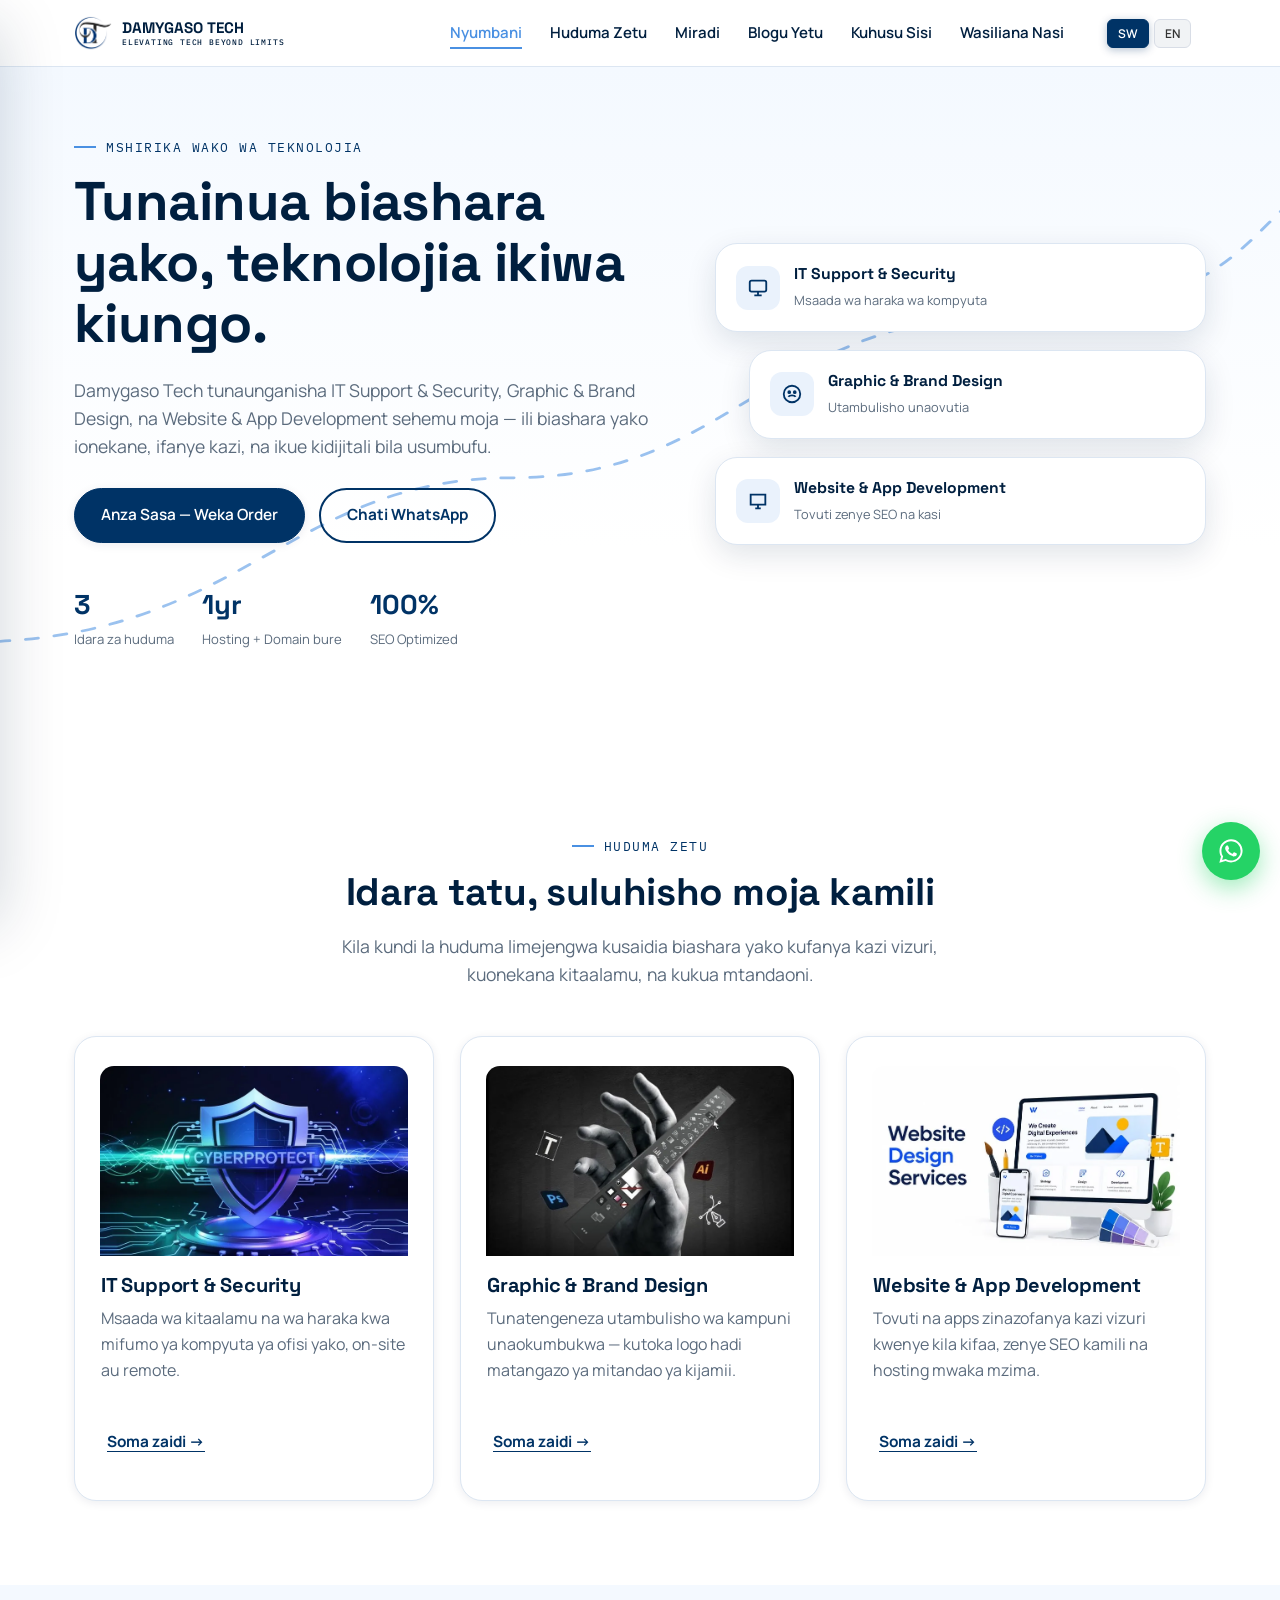
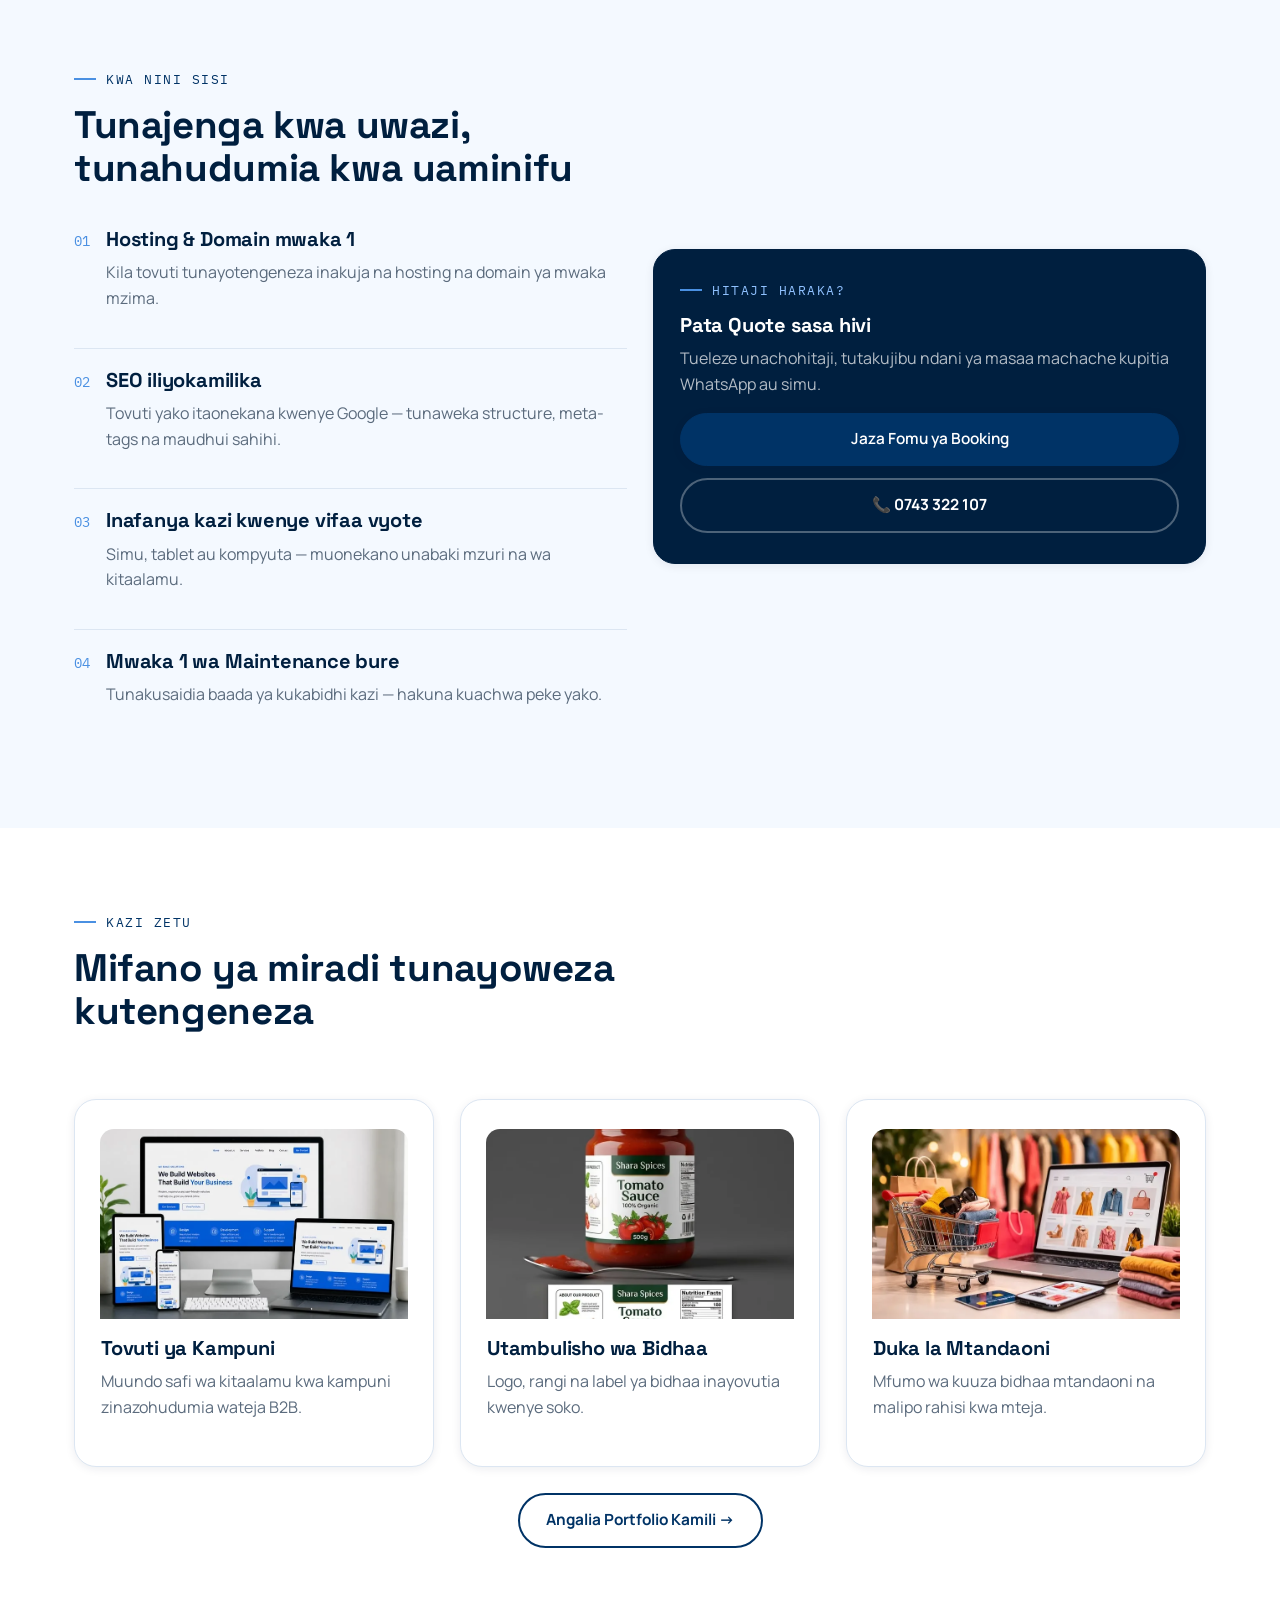
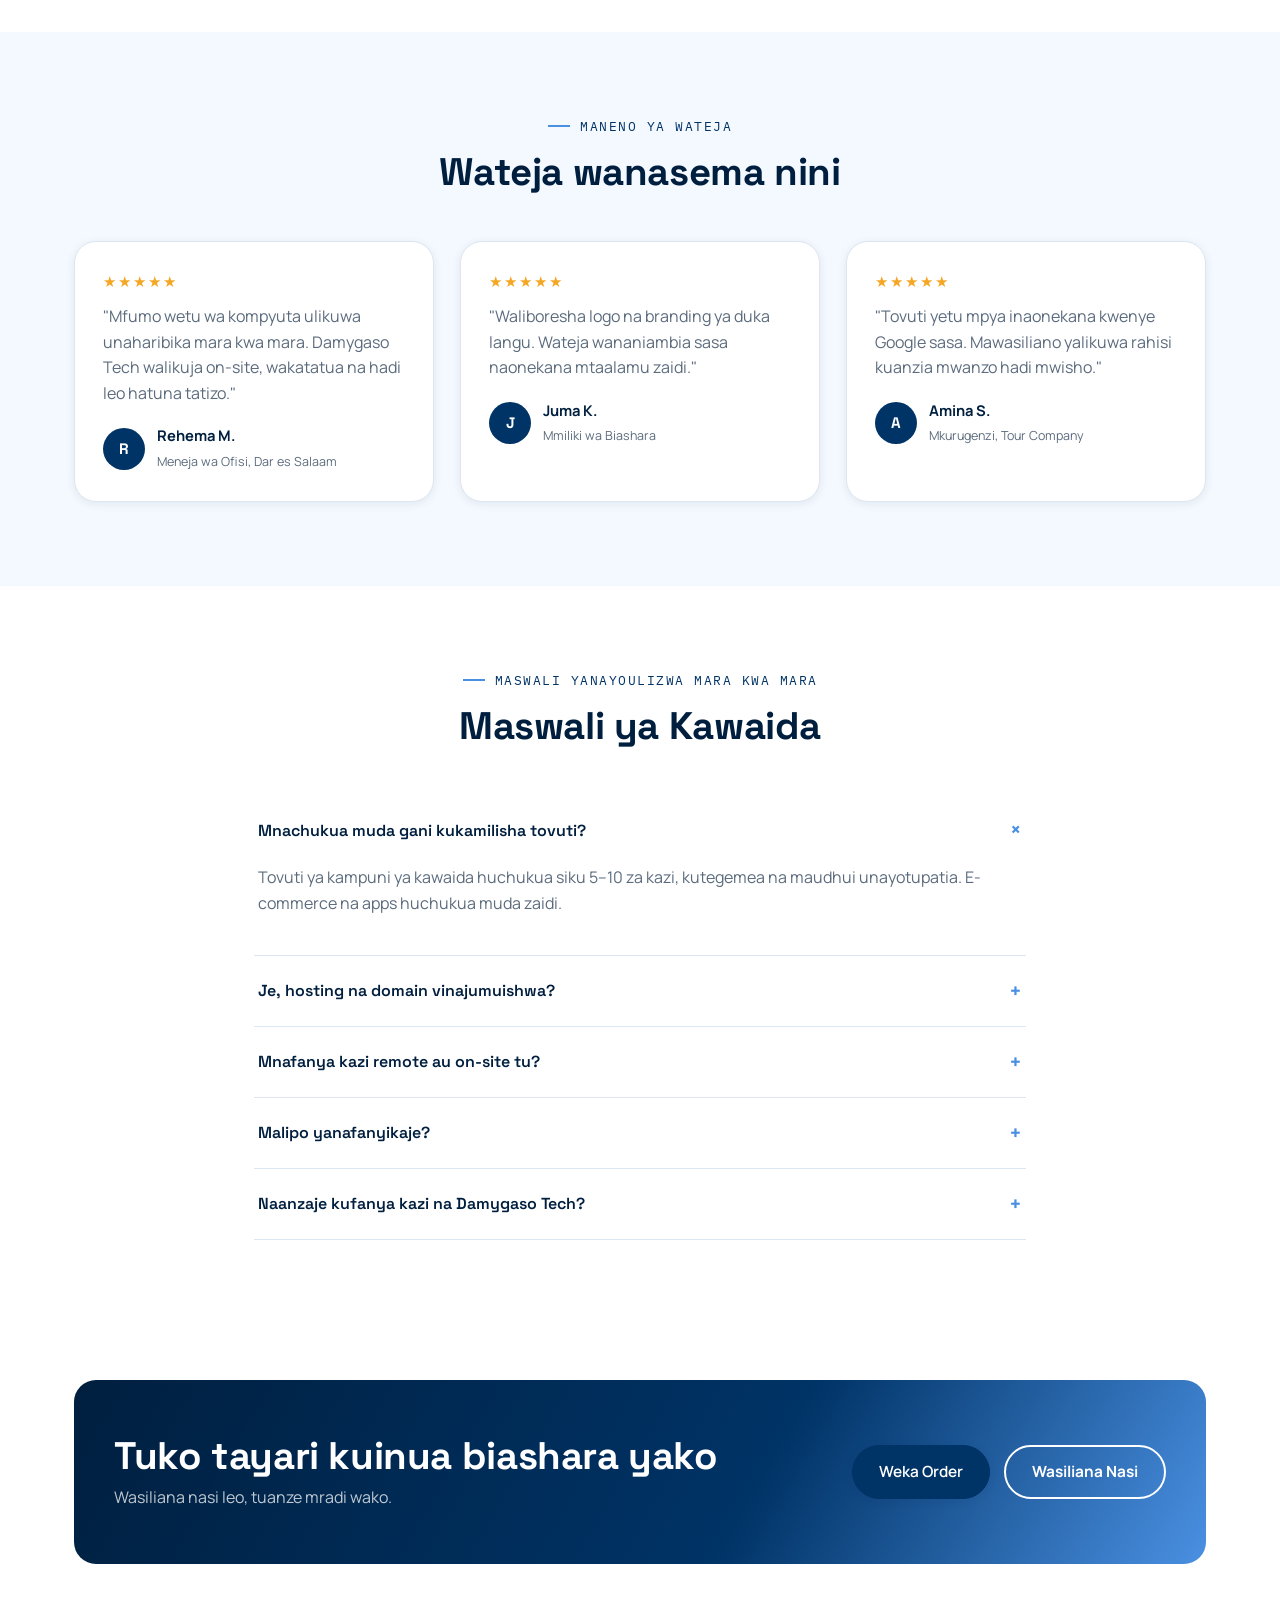
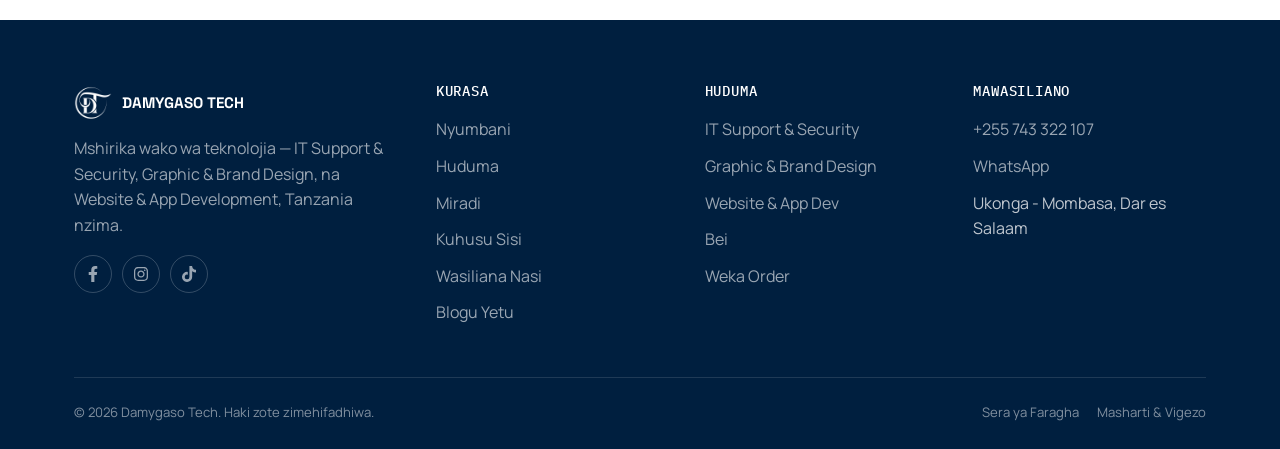
==== commit 1cd80b5c: "Add files via upload" ====
--- a/index.html
+++ b/index.html
@@ -354,7 +354,7 @@
     </div>
   </div>
   <br>
-  <div>
+  <div style="text-align:center;">
     <a href="portfolio.html" class="btn btn-outline" data-sw>Angalia Portfolio Kamili →</a>
     <a href="portfolio.html" class="btn btn-outline" data-en>View Full Portfolio →</a>
   </div>
--- a/assets/style.css
+++ b/assets/style.css
@@ -1 +1 @@
-@import url('https://fonts.googleapis.com/css2?family=Space+Grotesk:wght@500;600;700&family=Manrope:wght@400;500;600;700;800&family=IBM+Plex+Mono:wght@400;500&display=swap');:root{--navy:#003366;--navy-deep:#001F3F;--sky:#4A90E2;--sky-tint:#EAF2FC;--sky-tint-2:#F4F9FF;--ink:#0B1220;--slate:#5B6B7D;--paper:#FFFFFF;--line:#DCE6F2;--ok:#1E8E5A;--font-display:'Space Grotesk',sans-serif;--font-body:'Manrope',sans-serif;--font-mono:'IBM Plex Mono',monospace;--radius-sm:8px;--radius-md:14px;--radius-lg:22px;--shadow-sm:0 2px 10px rgba(0,31,63,.08);--shadow-md:0 10px 30px rgba(0,31,63,.12);--shadow-lg:0 24px 60px rgba(0,31,63,.18);--container:1180px}*,::before,::after{box-sizing:border-box}html{scroll-behavior:smooth}@media (prefers-reduced-motion:reduce){html{scroll-behavior:auto}*,::before,::after{animation-duration:.001ms !important;animation-iteration-count:1 !important;transition-duration:.001ms !important;scroll-behavior:auto !important}}body{margin:0;font-family:var(--font-body);color:var(--ink);background:var(--paper);line-height:1.6;-webkit-font-smoothing:antialiased}img{max-width:100%;display:block}a{color:inherit;text-decoration:none}ul{margin:0;padding:0;list-style:none}button{font-family:inherit;cursor:pointer}input,textarea,select{font-family:inherit}.container{max-width:var(--container);margin:0 auto;padding:0 24px}.eyebrow{font-family:var(--font-mono);font-size:12.5px;letter-spacing:.12em;text-transform:uppercase;color:var(--navy);display:flex;align-items:center;gap:10px;margin:0 0 14px}.eyebrow::before{content:"";width:22px;height:2px;background:var(--sky);display:inline-block}h1,h2,h3,h4{font-family:var(--font-display);color:var(--navy-deep);line-height:1.12;margin:0 0 .5em;letter-spacing:-.01em}h1{font-size:clamp(2.2rem,4.5vw,3.4rem)}h2{font-size:clamp(1.7rem,3vw,2.4rem)}h3{font-size:1.25rem}p{color:var(--slate);margin:0 0 1em}.lede{font-size:1.1rem;color:var(--slate);max-width:60ch}.btn{display:inline-flex;align-items:center;justify-content:center;gap:8px;padding:13px 26px;border-radius:100px;font-weight:700;font-size:.96rem;border:2px solid transparent;transition:transform .15s ease,box-shadow .15s ease,background .2s ease,color .2s ease;white-space:nowrap}.btn-primary{background:var(--navy);color:#fff;box-shadow:var(--shadow-sm)}.btn-primary:hover{background:var(--navy-deep);transform:translateY(-2px);box-shadow:var(--shadow-md)}.btn-outline{border-color:var(--navy);color:var(--navy);background:transparent}.btn-outline:hover{background:var(--navy);color:#fff;transform:translateY(-2px)}.btn-ghost{color:var(--navy);text-decoration:underline;text-underline-offset:4px;padding:13px 4px}.btn-block{width:100%}.btn-sm{padding:9px 18px;font-size:.85rem}.hamburger{display:none;flex-direction:column;justify-content:center;align-items:center;width:40px;height:40px;background:transparent;border:1.5px solid var(--line);border-radius:var(--radius-sm);gap:5px;padding:0;cursor:pointer;flex-shrink:0}.hamburger span{display:block;width:20px;height:2px;background:var(--navy-deep);border-radius:2px;transition:transform .25s ease,opacity .2s ease}@media screen and (min-width:960px){.nav-desktop{display:block !important}.hamburger{display:none !important}}@media screen and (max-width:959px){.nav-desktop{display:none !important}.hamburger{display:flex !important;z-index:800}}.site-header{position:sticky;top:0;z-index:500;background:rgba(255,255,255,.92);backdrop-filter:saturate(180%) blur(10px);border-bottom:1px solid var(--line)}.header-inner{display:flex;align-items:center;justify-content:space-between;padding:14px 24px;max-width:var(--container);margin:0 auto;gap:12px}.brand{display:flex;align-items:center;gap:10px;text-decoration:none;min-width:0;flex:1 1 auto}.brand img{height:38px;width:auto;flex-shrink:0}.brand-text{display:flex !important;flex-direction:column !important;line-height:1.15 !important;min-width:0 !important}.brand-slogan{display:block !important;font-family:var(--font-mono);font-size:.50rem !important;letter-spacing:.1em;color:var(--navy-deep);font-weight:500;text-transform:uppercase;margin-top:2px !important;width:100% !important}.brand-word{font-family:var(--font-display);font-weight:800;font-size:.95rem;color:var(--navy-deep);white-space:nowrap}@media (max-width:480px){.brand-word{font-size:.85rem}.brand-slogan{font-size:.46rem;letter-spacing:.06em}}.nav-desktop{display:none}.nav-desktop ul{display:flex;align-items:center;gap:28px}.nav-desktop a{font-weight:600;font-size:.94rem;color:var(--navy-deep);position:relative;padding:6px 0}.nav-desktop a::after{content:"";position:absolute;left:0;bottom:0;width:0;height:2px;background:var(--sky);transition:width .2s ease}.nav-desktop a:hover::after,.nav-desktop a.active::after{width:100%}.nav-desktop a.active{color:var(--sky)}.header-actions{display:flex;align-items:center;gap:10px;flex-shrink:0}@media (max-width:959px){.header-actions .lang-toggle,.header-actions a.btn{display:none !important}}.lang-btn.active{background:var(--navy) !important;border-color:var(--navy) !important;color:#fff !important;box-shadow:0 4px 12px rgba(0,51,102,.3)}.nav-desktop .lang-btn,.lang-toggle-desktop button{background:#f1f3f5;border:1px solid #d8dde6;color:#333;border-radius:6px;padding:6px 12px;font-weight:600;font-size:12px;cursor:pointer;transition:all .3s ease}.nav-desktop .lang-btn:hover,.lang-toggle-desktop button:hover{background:#e2e8f0;border-color:#cbd5e1}.nav-desktop .lang-btn.active,.lang-toggle-desktop button.active{background:var(--navy) !important;border-color:var(--navy) !important;color:#fff !important;box-shadow:0 2px 8px rgba(0,51,102,.3)}@media (max-width:768px){.lang-toggle-desktop{display:none !important}}.btn-primary{background-color:var(--navy) !important;color:#fff !important;border:1px solid var(--navy) !important;font-weight:600;text-decoration:none}.btn-primary:hover{background-color:var(--navy-deep) !important;color:#fff !important;border-color:var(--navy-deep) !important}.offcanvas-backdrop{position:fixed;inset:0;background:rgba(0,20,40,.45);opacity:0;pointer-events:none;transition:opacity .25s ease;z-index:600}.offcanvas-backdrop.is-open{opacity:1;pointer-events:auto}.offcanvas{position:fixed;top:0;left:0;bottom:0;width:min(84vw,320px);background:var(--navy-deep);color:#fff;z-index:700;transform:translateX(-100%);transition:transform .3s cubic-bezier(.4,0,.2,1);display:flex;flex-direction:column;padding:22px;box-shadow:var(--shadow-lg)}.offcanvas.is-open{transform:translateX(0)}.offcanvas-top{display:flex;justify-content:space-between;align-items:center;margin-bottom:30px}.offcanvas-close{background:none;border:1.5px solid rgba(255,255,255,.3);color:#fff;width:36px;height:36px;border-radius:50%;font-size:18px;line-height:1}.offcanvas nav ul{display:flex;flex-direction:column;gap:4px}.offcanvas nav a{display:block;padding:13px 6px;font-weight:600;font-size:1.05rem;border-bottom:1px solid rgba(255,255,255,.08)}.offcanvas-foot{margin-top:auto;padding-top:20px;border-top:1px solid rgba(255,255,255,.12)}.offcanvas-foot p{color:rgba(255,255,255,.6);font-size:.85rem}.offcanvas-foot .socials{display:flex;gap:10px;margin-top:10px}.offcanvas-foot .socials a{width:34px;height:34px;border-radius:50%;border:1px solid rgba(255,255,255,.25);display:flex;align-items:center;justify-content:center}.offcanvas-actions .btn{background:var(--sky);color:#fff;border:none}.offcanvas-actions .btn:hover{background:var(--navy)}.signal-path{position:absolute;inset:0;width:100%;height:100%;pointer-events:none}.signal-path path{fill:none;stroke:var(--sky);stroke-width:2;stroke-linecap:round;stroke-dasharray:8 10;opacity:.55;animation:dash 22s linear infinite}@keyframes dash{to{stroke-dashoffset:-400}}section{padding:84px 0}.section-tight{padding:56px 0}.bg-tint{background:var(--sky-tint-2)}.bg-navy{background:var(--navy-deep);color:#fff}.bg-navy h2,.bg-navy h3{color:#fff}.bg-navy p{color:rgba(255,255,255,.72)}.section-head{max-width:640px;margin-bottom:48px}.section-head.center{margin-inline:auto;text-align:center}.hero{position:relative;overflow:hidden;background:linear-gradient(180deg,var(--sky-tint-2) 0%,#fff 70%);padding:70px 0 100px}.hero-inner{display:grid;grid-template-columns:1fr;gap:40px;align-items:center;position:relative;z-index:2}@media (min-width:900px){.hero-inner{grid-template-columns:1.1fr .9fr}}.hero h1{margin-bottom:.4em}.hero-cta{display:flex;flex-wrap:wrap;gap:14px;margin-top:28px}.hero-stats{display:flex;gap:28px;margin-top:40px;flex-wrap:wrap}.hero-stats .stat b{display:block;font-family:var(--font-display);font-size:1.7rem;color:var(--navy)}.hero-stats .stat span{font-size:.82rem;color:var(--slate)}.hero-diagram{position:relative}.node-card{background:#fff;border:1px solid var(--line);border-radius:var(--radius-lg);padding:18px 20px;box-shadow:var(--shadow-md);display:flex;align-items:center;gap:14px;position:relative}.node-card .ico{width:44px;height:44px;border-radius:12px;background:var(--sky-tint);display:flex;align-items:center;justify-content:center;flex-shrink:0}.node-card b{display:block;font-family:var(--font-display);font-size:.98rem;color:var(--navy-deep)}.node-card span{font-size:.8rem;color:var(--slate)}.node-stack{display:flex;flex-direction:column;gap:18px}.node-stack .node-card:nth-child(2){margin-left:34px}.node-stack .node-card:nth-child(3){margin-left:0}.grid{display:grid;gap:26px}.grid-3{grid-template-columns:1fr}@media (min-width:720px){.grid-3{grid-template-columns:repeat(3,1fr)}}.grid-2{grid-template-columns:1fr}@media (min-width:720px){.grid-2{grid-template-columns:repeat(2,1fr)}}.card{background:#fff;border:1px solid var(--line);border-radius:var(--radius-lg);padding:30px 26px;box-shadow:var(--shadow-sm);transition:transform .2s ease,box-shadow .2s ease}.card:hover{transform:translateY(-4px);box-shadow:var(--shadow-md)}.card .ico{width:52px;height:52px;border-radius:14px;background:var(--sky-tint);display:flex;align-items:center;justify-content:center;margin-bottom:18px}.card ul{margin-top:14px;display:flex;flex-direction:column;gap:9px}.card ul li{display:flex;gap:10px;font-size:.92rem;color:var(--slate);align-items:flex-start}.card ul li svg{flex-shrink:0;margin-top:3px}.card .tag{font-family:var(--font-mono);font-size:.7rem;letter-spacing:.06em;text-transform:uppercase;color:var(--sky);background:var(--sky-tint);padding:4px 10px;border-radius:100px;display:inline-block;margin-bottom:12px}.work-card{background:#fff;border:1px solid var(--line);border-radius:var(--radius-lg);overflow:hidden;box-shadow:var(--shadow-sm);transition:transform .2s ease,box-shadow .2s ease}.work-card:hover{transform:translateY(-4px);box-shadow:var(--shadow-md)}.work-img{width:100%;aspect-ratio:16/10;background:var(--sky-tint);overflow:hidden}.work-img img{width:100%;height:100%;object-fit:cover;display:block}.work-body{padding:22px 24px}.work-tag{font-family:var(--font-mono);font-size:.7rem;letter-spacing:.06em;text-transform:uppercase;color:var(--sky);background:var(--sky-tint);padding:4px 10px;border-radius:100px;display:inline-block;margin-bottom:12px}.work-body h3{margin-bottom:8px}.work-body p{color:var(--slate);font-size:.94rem}.work-link{display:inline-flex;align-items:center;gap:6px;margin-top:14px;font-size:.88rem;font-weight:600;color:var(--navy);text-decoration:underline;text-underline-offset:3px}.work-link:hover{color:var(--sky)}.pill-row{display:flex;flex-wrap:wrap;gap:10px;margin:18px 0}.pill{background:var(--sky-tint);color:var(--navy);font-family:var(--font-mono);font-size:.78rem;padding:7px 14px;border-radius:100px}.feature-row{display:flex;gap:16px;padding:20px 0;border-bottom:1px solid var(--line)}.feature-row:last-child{border-bottom:none}.feature-row .num{font-family:var(--font-mono);color:var(--sky);font-size:.85rem;padding-top:3px}.testi-card{background:#fff;border:1px solid var(--line);border-radius:var(--radius-lg);padding:28px;box-shadow:var(--shadow-sm)}.testi-stars{color:#F5A623;letter-spacing:2px;margin-bottom:10px;font-size:.95rem}.testi-person{display:flex;align-items:center;gap:12px;margin-top:18px}.avatar{width:42px;height:42px;border-radius:50%;background:var(--navy);color:#fff;display:flex;align-items:center;justify-content:center;font-family:var(--font-display);font-weight:700;font-size:.95rem}.testi-person b{display:block;font-size:.92rem;color:var(--navy-deep)}.testi-person span{font-size:.78rem;color:var(--slate)}.faq-item{border-bottom:1px solid var(--line)}.faq-q{width:100%;background:none;border:none;text-align:left;display:flex;justify-content:space-between;align-items:center;gap:16px;padding:22px 4px;font-family:var(--font-display);font-size:1rem;font-weight:600;color:var(--navy-deep)}.faq-q .plus{font-size:1.3rem;color:var(--sky);transition:transform .25s ease;flex-shrink:0}.faq-item.is-open .faq-q .plus{transform:rotate(45deg)}.faq-a{max-height:0;overflow:hidden;transition:max-height .3s ease}.faq-item.is-open .faq-a{max-height:400px}.faq-a p{padding:0 4px 22px}.team-card{text-align:center}.team-photo{width:120px;height:120px;border-radius:50%;margin:0 auto 18px;background:linear-gradient(135deg,var(--navy),var(--sky));display:flex;align-items:center;justify-content:center;color:#fff;font-family:var(--font-display);font-size:2rem;font-weight:700;border:4px solid #fff;box-shadow:var(--shadow-md);overflow:hidden}.team-photo img{width:100%;height:100%;object-fit:cover;border-radius:50%}.team-role{font-family:var(--font-mono);font-size:.78rem;color:var(--sky);text-transform:uppercase;letter-spacing:.06em}.team-portfolio-link{display:inline-flex;align-items:center;gap:6px;margin-top:14px;font-size:.85rem;font-weight:600;color:var(--navy);text-decoration:underline;text-underline-offset:3px}.team-portfolio-link:hover{color:var(--sky)}.service-card-img{width:100%;height:240px;object-fit:cover;border-radius:14px;margin-bottom:16px;display:block}.form-card{background:#fff;border:1px solid var(--line);border-radius:var(--radius-lg);padding:34px;box-shadow:var(--shadow-md)}.field{margin-bottom:20px}.field label{display:block;font-size:.85rem;font-weight:700;color:var(--navy-deep);margin-bottom:7px}.field .hint{font-family:var(--font-mono);font-size:.72rem;color:var(--slate);font-weight:400;margin-left:6px}.field input,.field select,.field textarea{width:100%;padding:13px 14px;border-radius:var(--radius-sm);border:1.5px solid var(--line);font-size:.95rem;color:var(--ink);background:var(--sky-tint-2);transition:border-color .2s ease,background .2s ease}.field input:focus,.field select:focus,.field textarea:focus{outline:none;border-color:var(--sky);background:#fff}.field textarea{resize:vertical;min-height:110px}.checkbox-row{display:flex;align-items:flex-start;gap:10px}.checkbox-row input{width:18px;height:18px;margin-top:3px;accent-color:var(--sky)}.checkbox-row label{font-weight:500;font-size:.85rem;color:var(--slate)}.form-success{display:none;background:#EAF7EF;border:1px solid #BFE6CC;color:var(--ok);padding:16px 18px;border-radius:var(--radius-sm);font-weight:600;font-size:.92rem;margin-bottom:20px}.form-success.is-visible{display:block}.price-block{margin-bottom:34px}.price-block:last-child{margin-bottom:0}.price-block h3{display:flex;align-items:center;gap:10px}.price-block h3 .num-badge{width:30px;height:30px;border-radius:50%;background:var(--navy);color:#fff;font-family:var(--font-mono);font-size:.8rem;display:flex;align-items:center;justify-content:center;flex-shrink:0}.price-table-wrap{overflow-x:auto;border:1px solid var(--line);border-radius:var(--radius-md);background:#fff;box-shadow:var(--shadow-sm)}table.price-table{width:100%;border-collapse:collapse;min-width:480px}table.price-table th{text-align:left;background:var(--navy-deep);color:#fff;font-family:var(--font-mono);font-size:.75rem;letter-spacing:.05em;text-transform:uppercase;font-weight:500;padding:14px 20px}table.price-table td{padding:14px 20px;border-top:1px solid var(--line);font-size:.94rem;color:var(--ink)}table.price-table td:last-child{font-family:var(--font-mono);font-weight:600;color:var(--navy);white-space:nowrap}table.price-table tr:nth-child(even) td{background:var(--sky-tint-2)}.price-includes{margin-top:14px;background:var(--sky-tint);border-radius:var(--radius-sm);padding:14px 18px;font-size:.88rem;color:var(--navy-deep)}.price-note{background:var(--navy-deep);color:#fff;border-radius:var(--radius-lg);padding:24px 28px;margin-top:10px;display:flex;flex-wrap:wrap;gap:16px;align-items:center;justify-content:space-between}.price-note p{color:rgba(255,255,255,.75);margin:0;max-width:52ch}.cta-banner{background:linear-gradient(120deg,var(--navy-deep),var(--navy) 60%,var(--sky));color:#fff;border-radius:var(--radius-lg);padding:54px 40px;display:flex;flex-wrap:wrap;gap:24px;align-items:center;justify-content:space-between;position:relative;overflow:hidden}.cta-banner h2,.cta-banner p{color:#fff;margin:0}.cta-banner p{color:rgba(255,255,255,.75);margin-top:8px;max-width:46ch}.page-hero{background:var(--navy-deep);color:#fff;padding:56px 0 48px;position:relative;overflow:hidden}.page-hero h1{color:#fff;margin-bottom:.3em}.page-hero p{color:rgba(255,255,255,.7);max-width:60ch}.crumbs{font-family:var(--font-mono);font-size:.78rem;color:rgba(255,255,255,.55);margin-bottom:16px}.crumbs a{color:rgba(255,255,255,.85)}.site-footer{background:var(--navy-deep);color:rgba(255,255,255,.75);padding:64px 0 26px}.footer-grid{display:grid;gap:36px;grid-template-columns:1fr;margin-bottom:40px}@media (min-width:800px){.footer-grid{grid-template-columns:1.4fr 1fr 1fr 1fr}}.footer-brand .brand-word,.footer-brand .brand-word span{color:#fff}.footer-brand p{color:rgba(255,255,255,.6);margin-top:14px;max-width:32ch}.site-footer h3{color:#fff;font-size:.85rem;letter-spacing:.06em;text-transform:uppercase;font-family:var(--font-mono);font-weight:500;margin-bottom:18px}.site-footer ul li{margin-bottom:11px}.site-footer a{color:rgba(255,255,255,.6);transition:color .2s ease}.site-footer a:hover{color:var(--sky)}.footer-socials{display:flex;gap:10px;margin-top:16px}.footer-socials a{width:38px;height:38px;border-radius:50%;border:1px solid rgba(255,255,255,.2);display:flex;align-items:center;justify-content:center;color:rgba(255,255,255,.6);transition:all .2s ease}.footer-socials a:hover{background:var(--sky);border-color:var(--sky);color:#fff}.footer-bottom{border-top:1px solid rgba(255,255,255,.12);padding-top:24px;display:flex;flex-wrap:wrap;gap:12px;justify-content:space-between;font-size:.82rem;color:rgba(255,255,255,.5)}.footer-bottom a{color:rgba(255,255,255,.5)}.footer-bottom a:hover{color:var(--sky)}.wa-float{position:fixed;right:20px;bottom:20px;z-index:400;width:58px;height:58px;border-radius:50%;background:#25D366;display:flex;align-items:center;justify-content:center;box-shadow:0 8px 24px rgba(37,211,102,.45);animation:pulse 2.6s ease-in-out infinite}.wa-float:hover{transform:scale(1.06)}@keyframes pulse{0%,100%{box-shadow:0 8px 24px rgba(37,211,102,.45)}50%{box-shadow:0 8px 30px rgba(37,211,102,.7)}}.mt-0{margin-top:0}.mb-0{margin-bottom:0}.center{text-align:center}.tiny{font-size:.8rem;color:var(--slate)}.divider{height:1px;background:var(--line);border:none;margin:40px 0}html[data-lang="en"] [data-sw]{display:none !important}html[data-lang="sw"] [data-en]{display:none !important}.reveal{opacity:0;transform:translateY(18px);transition:opacity .6s ease,transform .6s ease}.reveal.is-visible{opacity:1;transform:none}+@import url('https://fonts.googleapis.com/css2?family=Space+Grotesk:wght@500;600;700&family=Manrope:wght@400;500;600;700;800&family=IBM+Plex+Mono:wght@400;500&display=swap');:root{--navy:#003366;--navy-deep:#001F3F;--sky:#4A90E2;--sky-tint:#EAF2FC;--sky-tint-2:#F4F9FF;--ink:#0B1220;--slate:#5B6B7D;--paper:#FFFFFF;--line:#DCE6F2;--ok:#1E8E5A;--font-display:'Space Grotesk',sans-serif;--font-body:'Manrope',sans-serif;--font-mono:'IBM Plex Mono',monospace;--radius-sm:8px;--radius-md:14px;--radius-lg:22px;--shadow-sm:0 2px 10px rgba(0,31,63,.08);--shadow-md:0 10px 30px rgba(0,31,63,.12);--shadow-lg:0 24px 60px rgba(0,31,63,.18);--container:1180px}*,::before,::after{box-sizing:border-box}html{scroll-behavior:smooth}@media (prefers-reduced-motion:reduce){html{scroll-behavior:auto}*,::before,::after{animation-duration:.001ms !important;animation-iteration-count:1 !important;transition-duration:.001ms !important;scroll-behavior:auto !important}}body{margin:0;font-family:var(--font-body);color:var(--ink);background:var(--paper);line-height:1.6;-webkit-font-smoothing:antialiased}img{max-width:100%;display:block}a{color:inherit;text-decoration:none}ul{margin:0;padding:0;list-style:none}button{font-family:inherit;cursor:pointer}input,textarea,select{font-family:inherit}.container{max-width:var(--container);margin:0 auto;padding:0 24px}.eyebrow{font-family:var(--font-mono);font-size:12.5px;letter-spacing:.12em;text-transform:uppercase;color:var(--navy);display:flex;align-items:center;gap:10px;margin:0 0 14px}.eyebrow::before{content:"";width:22px;height:2px;background:var(--sky);display:inline-block}h1,h2,h3,h4{font-family:var(--font-display);color:var(--navy-deep);line-height:1.12;margin:0 0 .5em;letter-spacing:-.01em}h1{font-size:clamp(2.2rem,4.5vw,3.4rem)}h2{font-size:clamp(1.7rem,3vw,2.4rem)}h3{font-size:1.25rem}p{color:var(--slate);margin:0 0 1em}.lede{font-size:1.1rem;color:var(--slate);max-width:60ch}.btn{display:inline-flex;align-items:center;justify-content:center;gap:8px;padding:13px 26px;border-radius:100px;font-weight:700;font-size:.96rem;border:2px solid transparent;transition:transform .15s ease,box-shadow .15s ease,background .2s ease,color .2s ease;white-space:nowrap}.btn-primary{background:var(--navy);color:#fff;box-shadow:var(--shadow-sm)}.btn-primary:hover{background:var(--navy-deep);transform:translateY(-2px);box-shadow:var(--shadow-md)}.btn-outline{border-color:var(--navy);color:var(--navy);background:transparent}.btn-outline:hover{background:var(--navy);color:#fff;transform:translateY(-2px)}.btn-ghost{color:var(--navy);text-decoration:underline;text-underline-offset:4px;padding:13px 4px}.btn-block{width:100%}.btn-sm{padding:9px 18px;font-size:.85rem}.hamburger{display:none;flex-direction:column;justify-content:center;align-items:center;width:40px;height:40px;background:transparent;border:1.5px solid var(--line);border-radius:var(--radius-sm);gap:5px;padding:0;cursor:pointer;flex-shrink:0}.hamburger span{display:block;width:20px;height:2px;background:var(--navy-deep);border-radius:2px;transition:transform .25s ease,opacity .2s ease}@media screen and (min-width:960px){.nav-desktop{display:flex !important;align-items:center;gap:28px}.hamburger{display:none !important}}@media screen and (max-width:959px){.nav-desktop{display:none !important}.hamburger{display:flex !important;z-index:800}}.site-header{position:sticky;top:0;z-index:500;background:rgba(255,255,255,.92);backdrop-filter:saturate(180%) blur(10px);border-bottom:1px solid var(--line)}.header-inner{display:flex;align-items:center;justify-content:space-between;padding:14px 24px;max-width:var(--container);margin:0 auto;gap:12px}.brand{display:flex;align-items:center;gap:10px;text-decoration:none;min-width:0;flex:1 1 auto}.brand img{height:38px;width:auto;flex-shrink:0}.brand-text{display:flex !important;flex-direction:column !important;line-height:1.15 !important;min-width:0 !important}.brand-slogan{display:block !important;font-family:var(--font-mono);font-size:.50rem !important;letter-spacing:.1em;color:var(--navy-deep);font-weight:500;text-transform:uppercase;margin-top:2px !important;width:100% !important}.brand-word{font-family:var(--font-display);font-weight:800;font-size:.95rem;color:var(--navy-deep);white-space:nowrap}@media (max-width:480px){.brand-word{font-size:.85rem}.brand-slogan{font-size:.46rem;letter-spacing:.06em}}.nav-desktop{display:none}.nav-desktop ul{display:flex;align-items:center;gap:28px}.nav-desktop a{font-weight:600;font-size:.94rem;color:var(--navy-deep);position:relative;padding:6px 0}.nav-desktop a::after{content:"";position:absolute;left:0;bottom:0;width:0;height:2px;background:var(--sky);transition:width .2s ease}.nav-desktop a:hover::after,.nav-desktop a.active::after{width:100%}.nav-desktop a.active{color:var(--sky)}.header-actions{display:flex;align-items:center;gap:10px;flex-shrink:0}@media (max-width:959px){.header-actions .lang-toggle,.header-actions a.btn{display:none !important}}.lang-btn.active{background:var(--navy) !important;border-color:var(--navy) !important;color:#fff !important;box-shadow:0 4px 12px rgba(0,51,102,.3)}.nav-desktop .lang-btn,.lang-toggle-desktop button{background:#f1f3f5;border:1px solid #d8dde6;color:#333;border-radius:6px;padding:6px 12px;font-weight:600;font-size:12px;cursor:pointer;transition:all .3s ease}.nav-desktop .lang-btn:hover,.lang-toggle-desktop button:hover{background:#e2e8f0;border-color:#cbd5e1}.nav-desktop .lang-btn.active,.lang-toggle-desktop button.active{background:var(--navy) !important;border-color:var(--navy) !important;color:#fff !important;box-shadow:0 2px 8px rgba(0,51,102,.3)}@media (max-width:768px){.lang-toggle-desktop{display:none !important}}.btn-primary{background-color:var(--navy) !important;color:#fff !important;border:1px solid var(--navy) !important;font-weight:600;text-decoration:none}.btn-primary:hover{background-color:var(--navy-deep) !important;color:#fff !important;border-color:var(--navy-deep) !important}.offcanvas-backdrop{position:fixed;inset:0;background:rgba(0,20,40,.45);opacity:0;pointer-events:none;transition:opacity .25s ease;z-index:600}.offcanvas-backdrop.is-open{opacity:1;pointer-events:auto}.offcanvas{position:fixed;top:0;left:0;bottom:0;width:min(84vw,320px);background:var(--navy-deep);color:#fff;z-index:700;transform:translateX(-100%);transition:transform .3s cubic-bezier(.4,0,.2,1);display:flex;flex-direction:column;padding:22px;box-shadow:var(--shadow-lg)}.offcanvas.is-open{transform:translateX(0)}.offcanvas-top{display:flex;justify-content:space-between;align-items:center;margin-bottom:30px}.offcanvas-close{background:none;border:1.5px solid rgba(255,255,255,.3);color:#fff;width:36px;height:36px;border-radius:50%;font-size:18px;line-height:1}.offcanvas nav ul{display:flex;flex-direction:column;gap:4px}.offcanvas nav a{display:block;padding:13px 6px;font-weight:600;font-size:1.05rem;border-bottom:1px solid rgba(255,255,255,.08)}.offcanvas-foot{margin-top:auto;padding-top:20px;border-top:1px solid rgba(255,255,255,.12)}.offcanvas-foot p{color:rgba(255,255,255,.6);font-size:.85rem}.offcanvas-foot .socials{display:flex;gap:10px;margin-top:10px}.offcanvas-foot .socials a{width:34px;height:34px;border-radius:50%;border:1px solid rgba(255,255,255,.25);display:flex;align-items:center;justify-content:center}.offcanvas-actions .btn{background:var(--sky);color:#fff;border:none}.offcanvas-actions .btn:hover{background:var(--navy)}.signal-path{position:absolute;inset:0;width:100%;height:100%;pointer-events:none}.signal-path path{fill:none;stroke:var(--sky);stroke-width:2;stroke-linecap:round;stroke-dasharray:8 10;opacity:.55;animation:dash 22s linear infinite}@keyframes dash{to{stroke-dashoffset:-400}}section{padding:84px 0}.section-tight{padding:56px 0}.bg-tint{background:var(--sky-tint-2)}.bg-navy{background:var(--navy-deep);color:#fff}.bg-navy h2,.bg-navy h3{color:#fff}.bg-navy p{color:rgba(255,255,255,.72)}.section-head{max-width:640px;margin-bottom:48px}.section-head.center{margin-inline:auto;text-align:center}.hero{position:relative;overflow:hidden;background:linear-gradient(180deg,var(--sky-tint-2) 0%,#fff 70%);padding:70px 0 100px}.hero-inner{display:grid;grid-template-columns:1fr;gap:40px;align-items:center;position:relative;z-index:2}@media (min-width:900px){.hero-inner{grid-template-columns:1.1fr .9fr}}.hero h1{margin-bottom:.4em}.hero-cta{display:flex;flex-wrap:wrap;gap:14px;margin-top:28px}.hero-stats{display:flex;gap:28px;margin-top:40px;flex-wrap:wrap}.hero-stats .stat b{display:block;font-family:var(--font-display);font-size:1.7rem;color:var(--navy)}.hero-stats .stat span{font-size:.82rem;color:var(--slate)}.hero-diagram{position:relative}.node-card{background:#fff;border:1px solid var(--line);border-radius:var(--radius-lg);padding:18px 20px;box-shadow:var(--shadow-md);display:flex;align-items:center;gap:14px;position:relative}.node-card .ico{width:44px;height:44px;border-radius:12px;background:var(--sky-tint);display:flex;align-items:center;justify-content:center;flex-shrink:0}.node-card b{display:block;font-family:var(--font-display);font-size:.98rem;color:var(--navy-deep)}.node-card span{font-size:.8rem;color:var(--slate)}.node-stack{display:flex;flex-direction:column;gap:18px}.node-stack .node-card:nth-child(2){margin-left:34px}.node-stack .node-card:nth-child(3){margin-left:0}.grid{display:grid;gap:26px}.grid-3{grid-template-columns:1fr}@media (min-width:720px){.grid-3{grid-template-columns:repeat(3,1fr)}}.grid-2{grid-template-columns:1fr}@media (min-width:720px){.grid-2{grid-template-columns:repeat(2,1fr)}}.card{background:#fff;border:1px solid var(--line);border-radius:var(--radius-lg);padding:30px 26px;box-shadow:var(--shadow-sm);transition:transform .2s ease,box-shadow .2s ease}.card:hover{transform:translateY(-4px);box-shadow:var(--shadow-md)}.card .ico{width:52px;height:52px;border-radius:14px;background:var(--sky-tint);display:flex;align-items:center;justify-content:center;margin-bottom:18px}.card ul{margin-top:14px;display:flex;flex-direction:column;gap:9px}.card ul li{display:flex;gap:10px;font-size:.92rem;color:var(--slate);align-items:flex-start}.card ul li svg{flex-shrink:0;margin-top:3px}.card .tag{font-family:var(--font-mono);font-size:.7rem;letter-spacing:.06em;text-transform:uppercase;color:var(--sky);background:var(--sky-tint);padding:4px 10px;border-radius:100px;display:inline-block;margin-bottom:12px}.work-card{background:#fff;border:1px solid var(--line);border-radius:var(--radius-lg);overflow:hidden;box-shadow:var(--shadow-sm);transition:transform .2s ease,box-shadow .2s ease}.work-card:hover{transform:translateY(-4px);box-shadow:var(--shadow-md)}.work-img{width:100%;aspect-ratio:16/10;background:var(--sky-tint);overflow:hidden}.work-img img{width:100%;height:100%;object-fit:cover;display:block}.work-body{padding:22px 24px}.work-tag{font-family:var(--font-mono);font-size:.7rem;letter-spacing:.06em;text-transform:uppercase;color:var(--sky);background:var(--sky-tint);padding:4px 10px;border-radius:100px;display:inline-block;margin-bottom:12px}.work-body h3{margin-bottom:8px}.work-body p{color:var(--slate);font-size:.94rem}.work-link{display:inline-flex;align-items:center;gap:6px;margin-top:14px;font-size:.88rem;font-weight:600;color:var(--navy);text-decoration:underline;text-underline-offset:3px}.work-link:hover{color:var(--sky)}.pill-row{display:flex;flex-wrap:wrap;gap:10px;margin:18px 0}.pill{background:var(--sky-tint);color:var(--navy);font-family:var(--font-mono);font-size:.78rem;padding:7px 14px;border-radius:100px}.feature-row{display:flex;gap:16px;padding:20px 0;border-bottom:1px solid var(--line)}.feature-row:last-child{border-bottom:none}.feature-row .num{font-family:var(--font-mono);color:var(--sky);font-size:.85rem;padding-top:3px}.testi-card{background:#fff;border:1px solid var(--line);border-radius:var(--radius-lg);padding:28px;box-shadow:var(--shadow-sm)}.testi-stars{color:#F5A623;letter-spacing:2px;margin-bottom:10px;font-size:.95rem}.testi-person{display:flex;align-items:center;gap:12px;margin-top:18px}.avatar{width:42px;height:42px;border-radius:50%;background:var(--navy);color:#fff;display:flex;align-items:center;justify-content:center;font-family:var(--font-display);font-weight:700;font-size:.95rem}.testi-person b{display:block;font-size:.92rem;color:var(--navy-deep)}.testi-person span{font-size:.78rem;color:var(--slate)}.faq-item{border-bottom:1px solid var(--line)}.faq-q{width:100%;background:none;border:none;text-align:left;display:flex;justify-content:space-between;align-items:center;gap:16px;padding:22px 4px;font-family:var(--font-display);font-size:1rem;font-weight:600;color:var(--navy-deep)}.faq-q .plus{font-size:1.3rem;color:var(--sky);transition:transform .25s ease;flex-shrink:0}.faq-item.is-open .faq-q .plus{transform:rotate(45deg)}.faq-a{max-height:0;overflow:hidden;transition:max-height .3s ease}.faq-item.is-open .faq-a{max-height:400px}.faq-a p{padding:0 4px 22px}.team-card{text-align:center}.team-photo{width:120px;height:120px;border-radius:50%;margin:0 auto 18px;background:linear-gradient(135deg,var(--navy),var(--sky));display:flex;align-items:center;justify-content:center;color:#fff;font-family:var(--font-display);font-size:2rem;font-weight:700;border:4px solid #fff;box-shadow:var(--shadow-md);overflow:hidden}.team-photo img{width:100%;height:100%;object-fit:cover;border-radius:50%}.team-role{font-family:var(--font-mono);font-size:.78rem;color:var(--sky);text-transform:uppercase;letter-spacing:.06em}.team-portfolio-link{display:inline-flex;align-items:center;gap:6px;margin-top:14px;font-size:.85rem;font-weight:600;color:var(--navy);text-decoration:underline;text-underline-offset:3px}.team-portfolio-link:hover{color:var(--sky)}.service-card-img{width:100%;height:240px;object-fit:cover;border-radius:14px;margin-bottom:16px;display:block}.form-card{background:#fff;border:1px solid var(--line);border-radius:var(--radius-lg);padding:34px;box-shadow:var(--shadow-md)}.field{margin-bottom:20px}.field label{display:block;font-size:.85rem;font-weight:700;color:var(--navy-deep);margin-bottom:7px}.field .hint{font-family:var(--font-mono);font-size:.72rem;color:var(--slate);font-weight:400;margin-left:6px}.field input,.field select,.field textarea{width:100%;padding:13px 14px;border-radius:var(--radius-sm);border:1.5px solid var(--line);font-size:.95rem;color:var(--ink);background:var(--sky-tint-2);transition:border-color .2s ease,background .2s ease}.field input:focus,.field select:focus,.field textarea:focus{outline:none;border-color:var(--sky);background:#fff}.field textarea{resize:vertical;min-height:110px}.checkbox-row{display:flex;align-items:flex-start;gap:10px}.checkbox-row input{width:18px;height:18px;margin-top:3px;accent-color:var(--sky)}.checkbox-row label{font-weight:500;font-size:.85rem;color:var(--slate)}.form-success{display:none;background:#EAF7EF;border:1px solid #BFE6CC;color:var(--ok);padding:16px 18px;border-radius:var(--radius-sm);font-weight:600;font-size:.92rem;margin-bottom:20px}.form-success.is-visible{display:block}.price-block{margin-bottom:34px}.price-block:last-child{margin-bottom:0}.price-block h3{display:flex;align-items:center;gap:10px}.price-block h3 .num-badge{width:30px;height:30px;border-radius:50%;background:var(--navy);color:#fff;font-family:var(--font-mono);font-size:.8rem;display:flex;align-items:center;justify-content:center;flex-shrink:0}.price-table-wrap{overflow-x:auto;border:1px solid var(--line);border-radius:var(--radius-md);background:#fff;box-shadow:var(--shadow-sm)}table.price-table{width:100%;border-collapse:collapse;min-width:480px}table.price-table th{text-align:left;background:var(--navy-deep);color:#fff;font-family:var(--font-mono);font-size:.75rem;letter-spacing:.05em;text-transform:uppercase;font-weight:500;padding:14px 20px}table.price-table td{padding:14px 20px;border-top:1px solid var(--line);font-size:.94rem;color:var(--ink)}table.price-table td:last-child{font-family:var(--font-mono);font-weight:600;color:var(--navy);white-space:nowrap}table.price-table tr:nth-child(even) td{background:var(--sky-tint-2)}.price-includes{margin-top:14px;background:var(--sky-tint);border-radius:var(--radius-sm);padding:14px 18px;font-size:.88rem;color:var(--navy-deep)}.price-note{background:var(--navy-deep);color:#fff;border-radius:var(--radius-lg);padding:24px 28px;margin-top:10px;display:flex;flex-wrap:wrap;gap:16px;align-items:center;justify-content:space-between}.price-note p{color:rgba(255,255,255,.75);margin:0;max-width:52ch}.cta-banner{background:linear-gradient(120deg,var(--navy-deep),var(--navy) 60%,var(--sky));color:#fff;border-radius:var(--radius-lg);padding:54px 40px;display:flex;flex-wrap:wrap;gap:24px;align-items:center;justify-content:space-between;position:relative;overflow:hidden}.cta-banner h2,.cta-banner p{color:#fff;margin:0}.cta-banner p{color:rgba(255,255,255,.75);margin-top:8px;max-width:46ch}.page-hero{background:var(--navy-deep);color:#fff;padding:56px 0 48px;position:relative;overflow:hidden}.page-hero h1{color:#fff;margin-bottom:.3em}.page-hero p{color:rgba(255,255,255,.7);max-width:60ch}.crumbs{font-family:var(--font-mono);font-size:.78rem;color:rgba(255,255,255,.55);margin-bottom:16px}.crumbs a{color:rgba(255,255,255,.85)}.site-footer{background:var(--navy-deep);color:rgba(255,255,255,.75);padding:64px 0 26px}.footer-grid{display:grid;gap:36px;grid-template-columns:1fr;margin-bottom:40px}@media (min-width:800px){.footer-grid{grid-template-columns:1.4fr 1fr 1fr 1fr}}.footer-brand .brand-word,.footer-brand .brand-word span{color:#fff}.footer-brand p{color:rgba(255,255,255,.6);margin-top:14px;max-width:32ch}.site-footer h3{color:#fff;font-size:.85rem;letter-spacing:.06em;text-transform:uppercase;font-family:var(--font-mono);font-weight:500;margin-bottom:18px}.site-footer ul li{margin-bottom:11px}.site-footer a{color:rgba(255,255,255,.6);transition:color .2s ease}.site-footer a:hover{color:var(--sky)}.footer-socials{display:flex;gap:10px;margin-top:16px}.footer-socials a{width:38px;height:38px;border-radius:50%;border:1px solid rgba(255,255,255,.2);display:flex;align-items:center;justify-content:center;color:rgba(255,255,255,.6);transition:all .2s ease}.footer-socials a:hover{background:var(--sky);border-color:var(--sky);color:#fff}.footer-bottom{border-top:1px solid rgba(255,255,255,.12);padding-top:24px;display:flex;flex-wrap:wrap;gap:12px;justify-content:space-between;font-size:.82rem;color:rgba(255,255,255,.5)}.footer-bottom a{color:rgba(255,255,255,.5)}.footer-bottom a:hover{color:var(--sky)}.wa-float{position:fixed;right:20px;bottom:20px;z-index:400;width:58px;height:58px;border-radius:50%;background:#25D366;display:flex;align-items:center;justify-content:center;box-shadow:0 8px 24px rgba(37,211,102,.45);animation:pulse 2.6s ease-in-out infinite}.wa-float:hover{transform:scale(1.06)}@keyframes pulse{0%,100%{box-shadow:0 8px 24px rgba(37,211,102,.45)}50%{box-shadow:0 8px 30px rgba(37,211,102,.7)}}.mt-0{margin-top:0}.mb-0{margin-bottom:0}.center{text-align:center}.tiny{font-size:.8rem;color:var(--slate)}.divider{height:1px;background:var(--line);border:none;margin:40px 0}html[data-lang="en"] [data-sw]{display:none !important}html[data-lang="sw"] [data-en]{display:none !important}.reveal{opacity:0;transform:translateY(18px);transition:opacity .6s ease,transform .6s ease}.reveal.is-visible{opacity:1;transform:none}
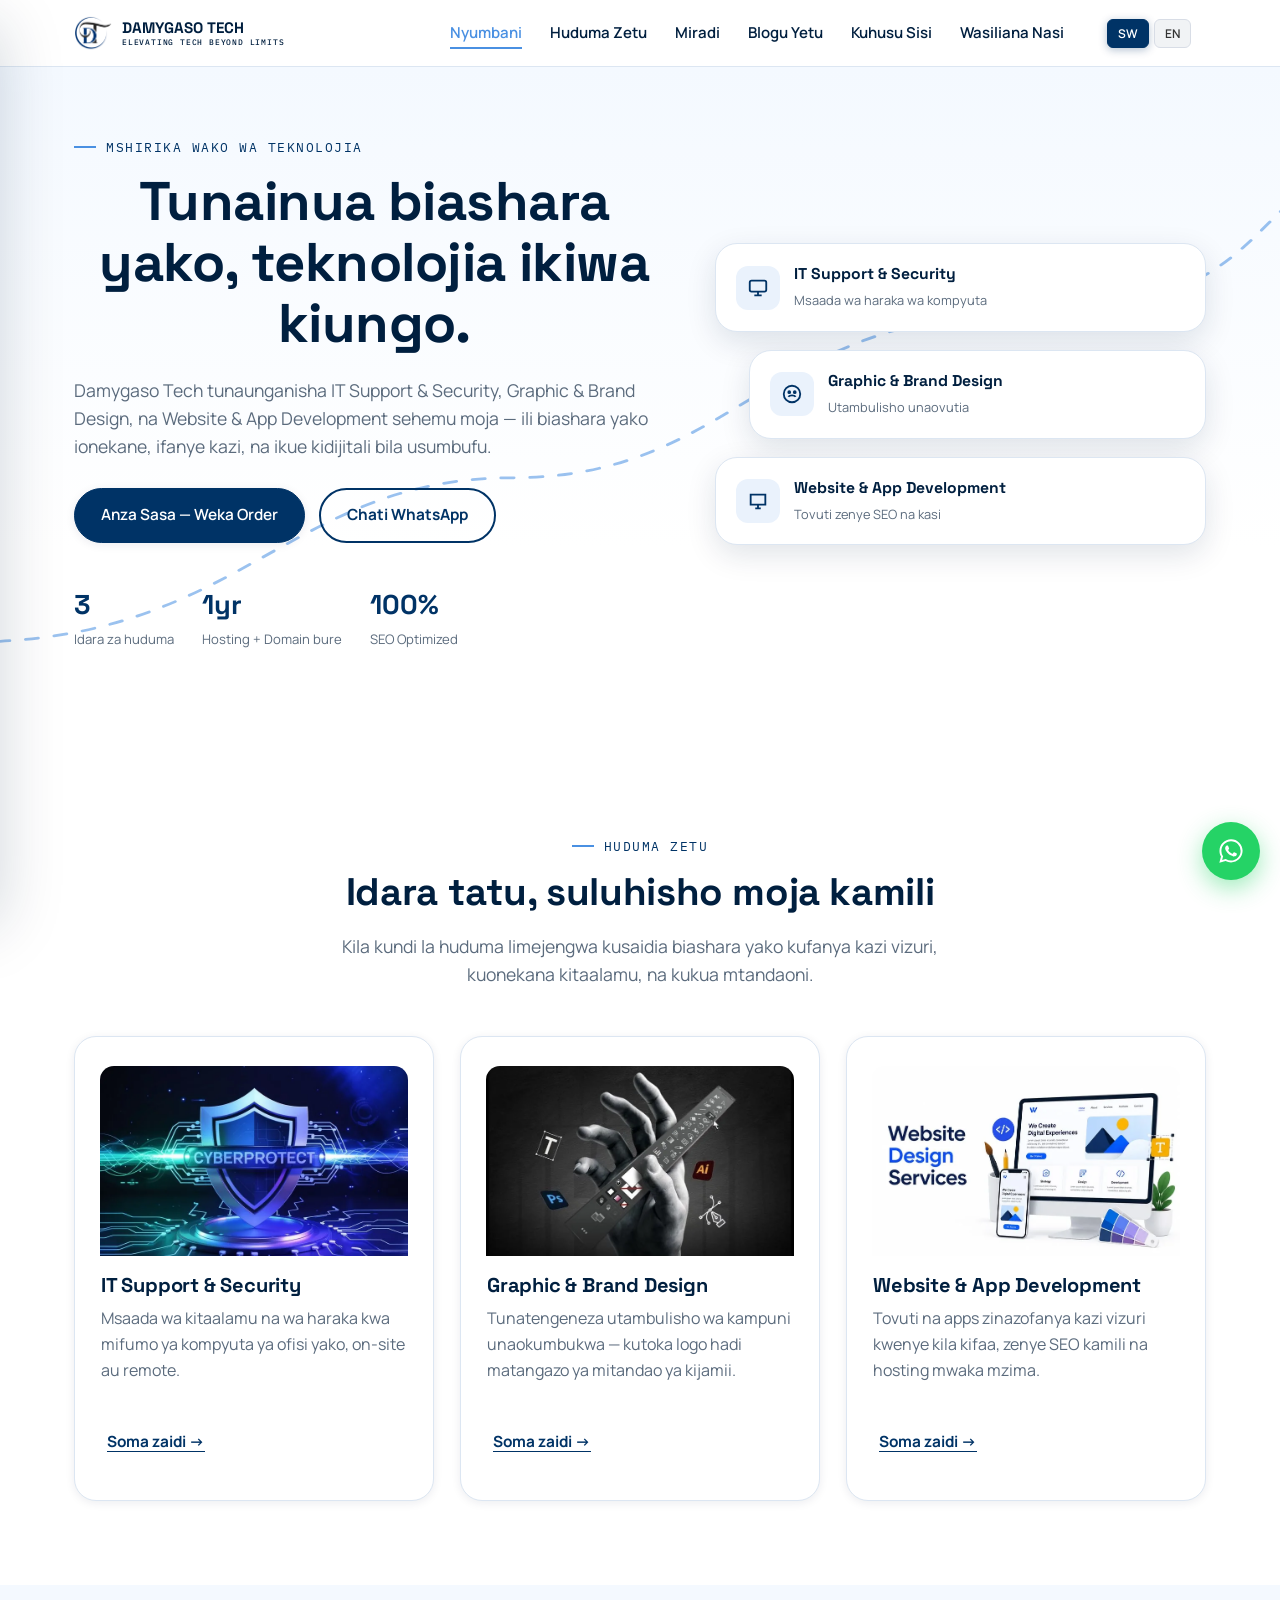
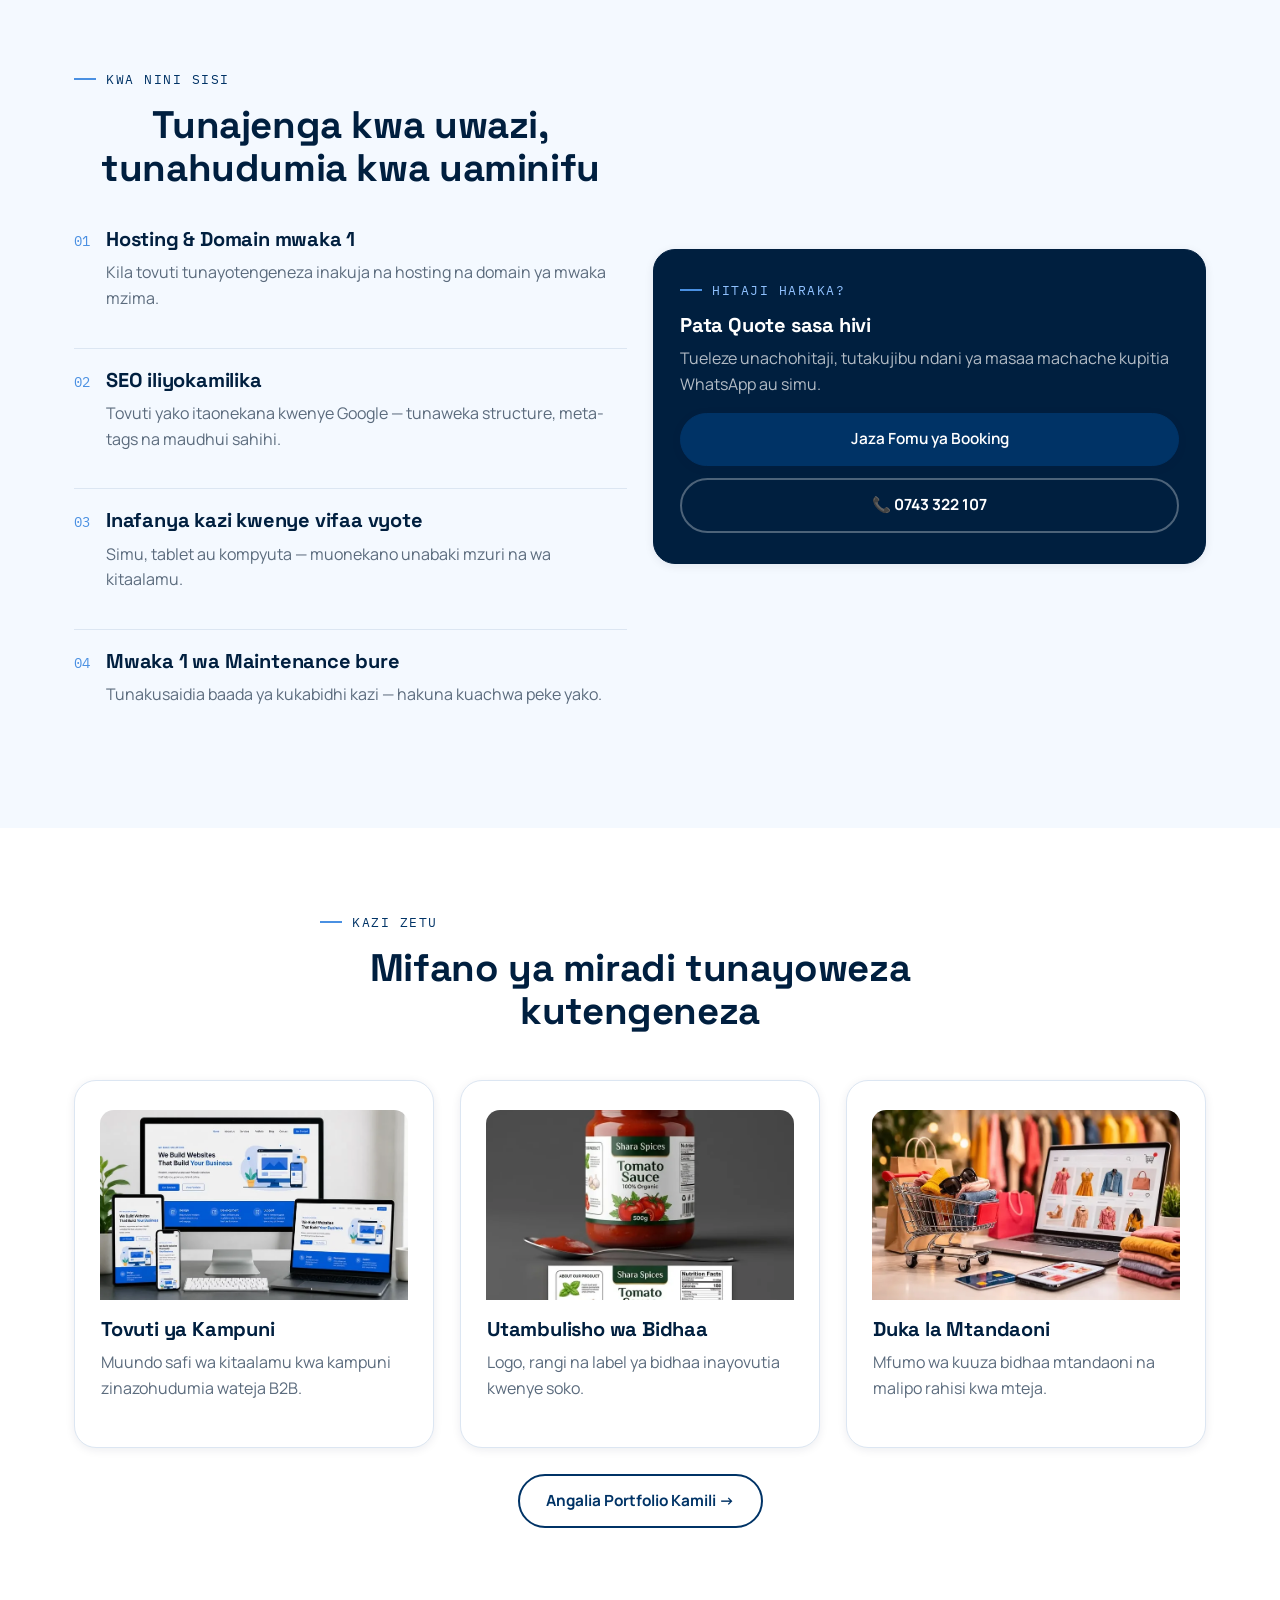
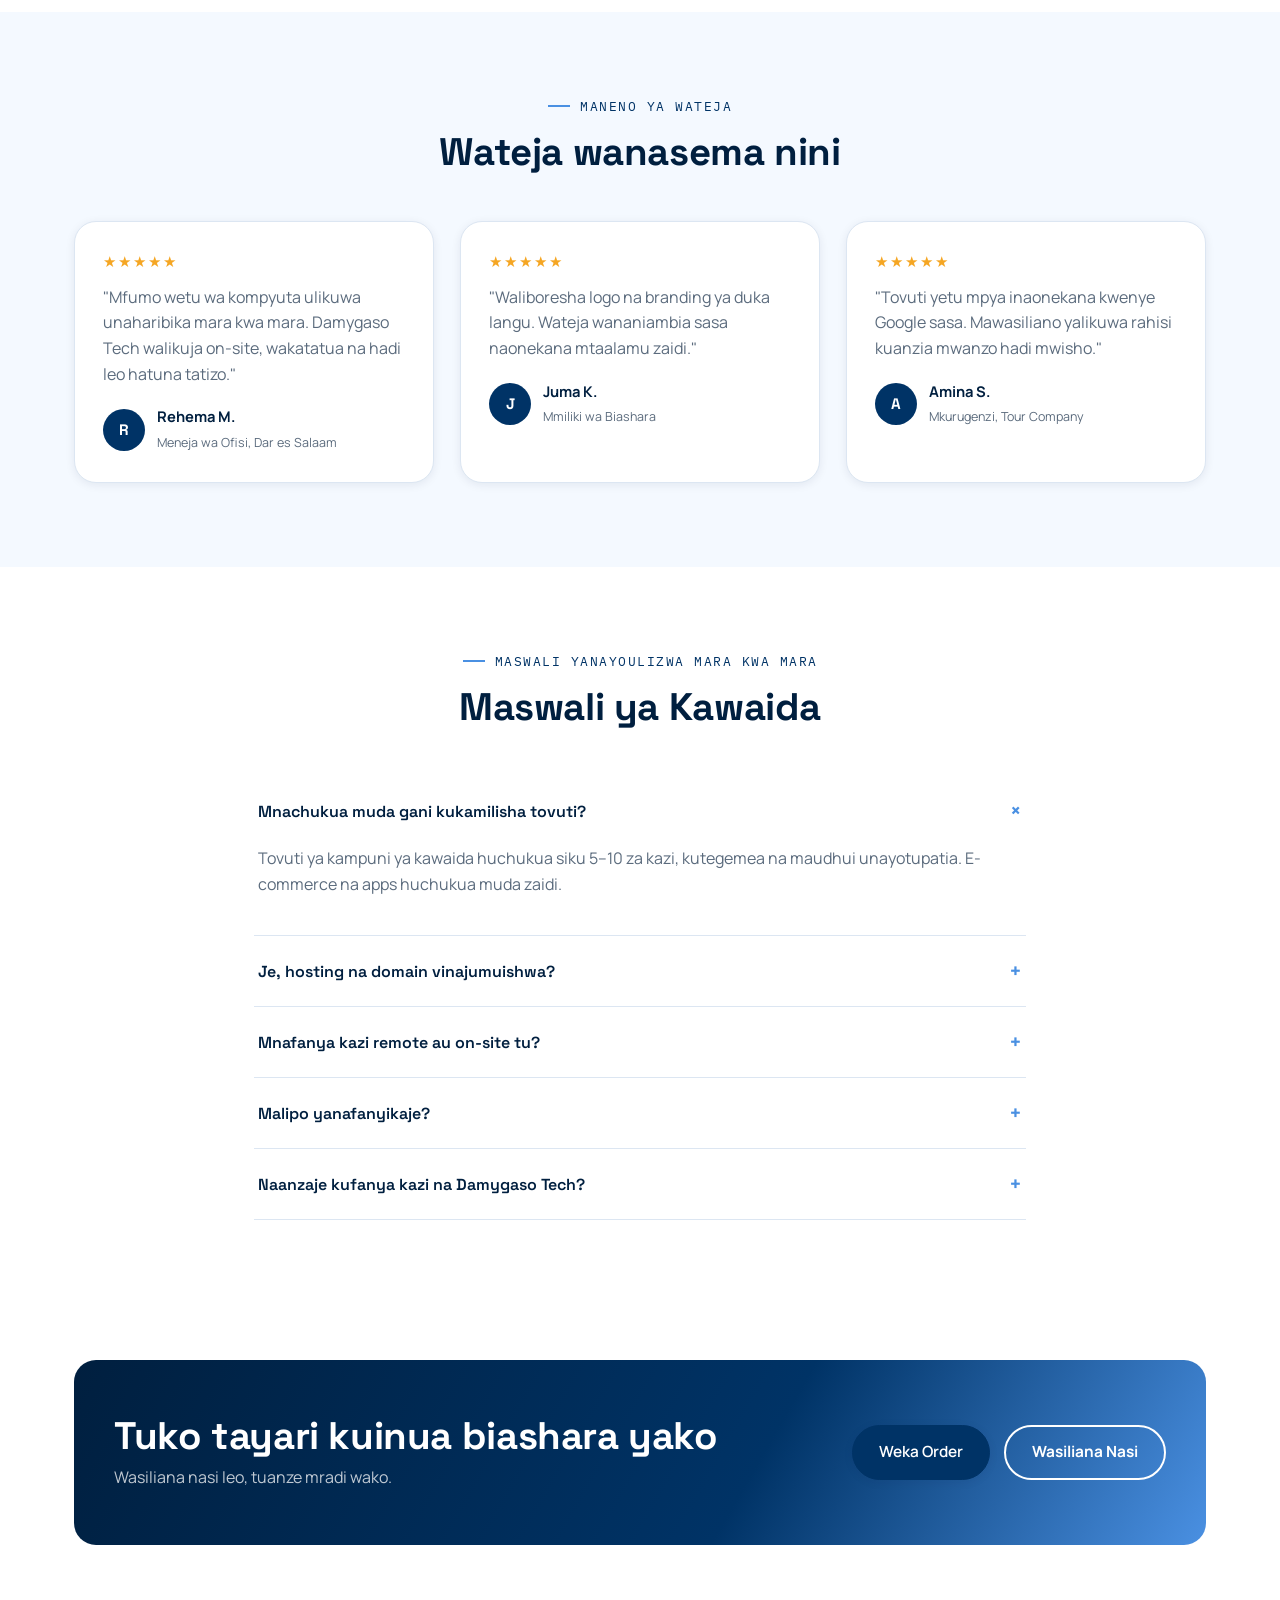
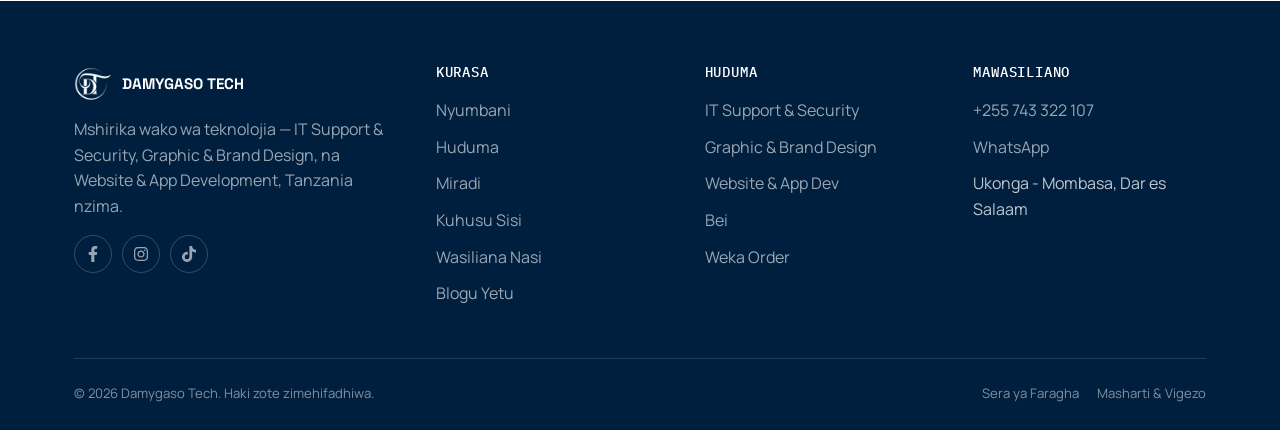
==== commit 304723fd: "Add files via upload" ====
--- a/index.html
+++ b/index.html
@@ -160,13 +160,15 @@
   </svg>
   <div class="container hero-inner">
     <div>
-      <p class="eyebrow" data-sw>MSHIRIKA WAKO WA TEKNOLOJIA</p>
-      <p class="eyebrow" data-en>YOUR OVERALL TECH SOLUTIONS PARTNER</p>
-      
+      <div style="text-align:center;">
+        <p class="eyebrow" data-sw>MSHIRIKA WAKO WA TEKNOLOJIA</p>
+        <p class="eyebrow" data-en>YOUR OVERALL TECH SOLUTIONS PARTNER</p>
+
 <h1>
     <span data-sw>Tunainua biashara yako, teknolojia ikiwa kiungo.</span>
     <span data-en>Elevating your business, technology as the bridge.</span>
 </h1>
+      </div>
       <p class="lede" data-sw>Damygaso Tech tunaunganisha IT Support &amp; Security, Graphic &amp; Brand Design, na Website &amp; App Development sehemu moja — ili biashara yako ionekane, ifanye kazi, na ikue kidijitali bila usumbufu.</p>
       <p class="lede" data-en>Damygaso Tech brings IT Support &amp; Security, Graphic &amp; Brand Design, and Website &amp; App Development together — so your business looks good, runs smoothly, and grows online without the hassle.</p>
       <div class="hero-cta">
@@ -262,10 +264,12 @@
 <section class="bg-tint">
   <div class="container grid grid-2" style="align-items:center;">
     <div>
-      <p class="eyebrow" data-sw>KWA NINI SISI</p>
-      <p class="eyebrow" data-en>WHY CHOOSE US</p>
-      <h2 data-sw>Tunajenga kwa uwazi, tunahudumia kwa uaminifu</h2>
-      <h2 data-en>We build with clarity, we serve with trust</h2>
+      <div style="text-align:center;">
+        <p class="eyebrow" data-sw>KWA NINI SISI</p>
+        <p class="eyebrow" data-en>WHY CHOOSE US</p>
+        <h2 data-sw>Tunajenga kwa uwazi, tunahudumia kwa uaminifu</h2>
+        <h2 data-en>We build with clarity, we serve with trust</h2>
+      </div>
 
       <div class="feature-row">
         <span class="num">01</span>
@@ -311,16 +315,13 @@
 <!-- ===== PORTFOLIO TEASER ===== -->
 <section>
   <div class="container">
-    <div class="section-head" style="display:flex; justify-content:space-between; align-items:flex-end; flex-wrap:wrap; gap:20px;">
-      <div>
-        <p class="eyebrow" data-sw>KAZI ZETU</p>
-        <p class="eyebrow" data-en>OUR WORK</p>
-        <h2>
-          <span data-sw>Mifano ya miradi tunayoweza kutengeneza</span>
-          <span data-en>A glimpse of what we can build for you</span>
-        </h2>
-      </div>
-      
+    <div class="section-head center" style="margin-inline:auto;">
+      <p class="eyebrow" data-sw>KAZI ZETU</p>
+      <p class="eyebrow" data-en>OUR WORK</p>
+      <h2>
+        <span data-sw>Mifano ya miradi tunayoweza kutengeneza</span>
+        <span data-en>A glimpse of what we can build for you</span>
+      </h2>
     </div>
     <div class="grid grid-3">
       <div class="card reveal">
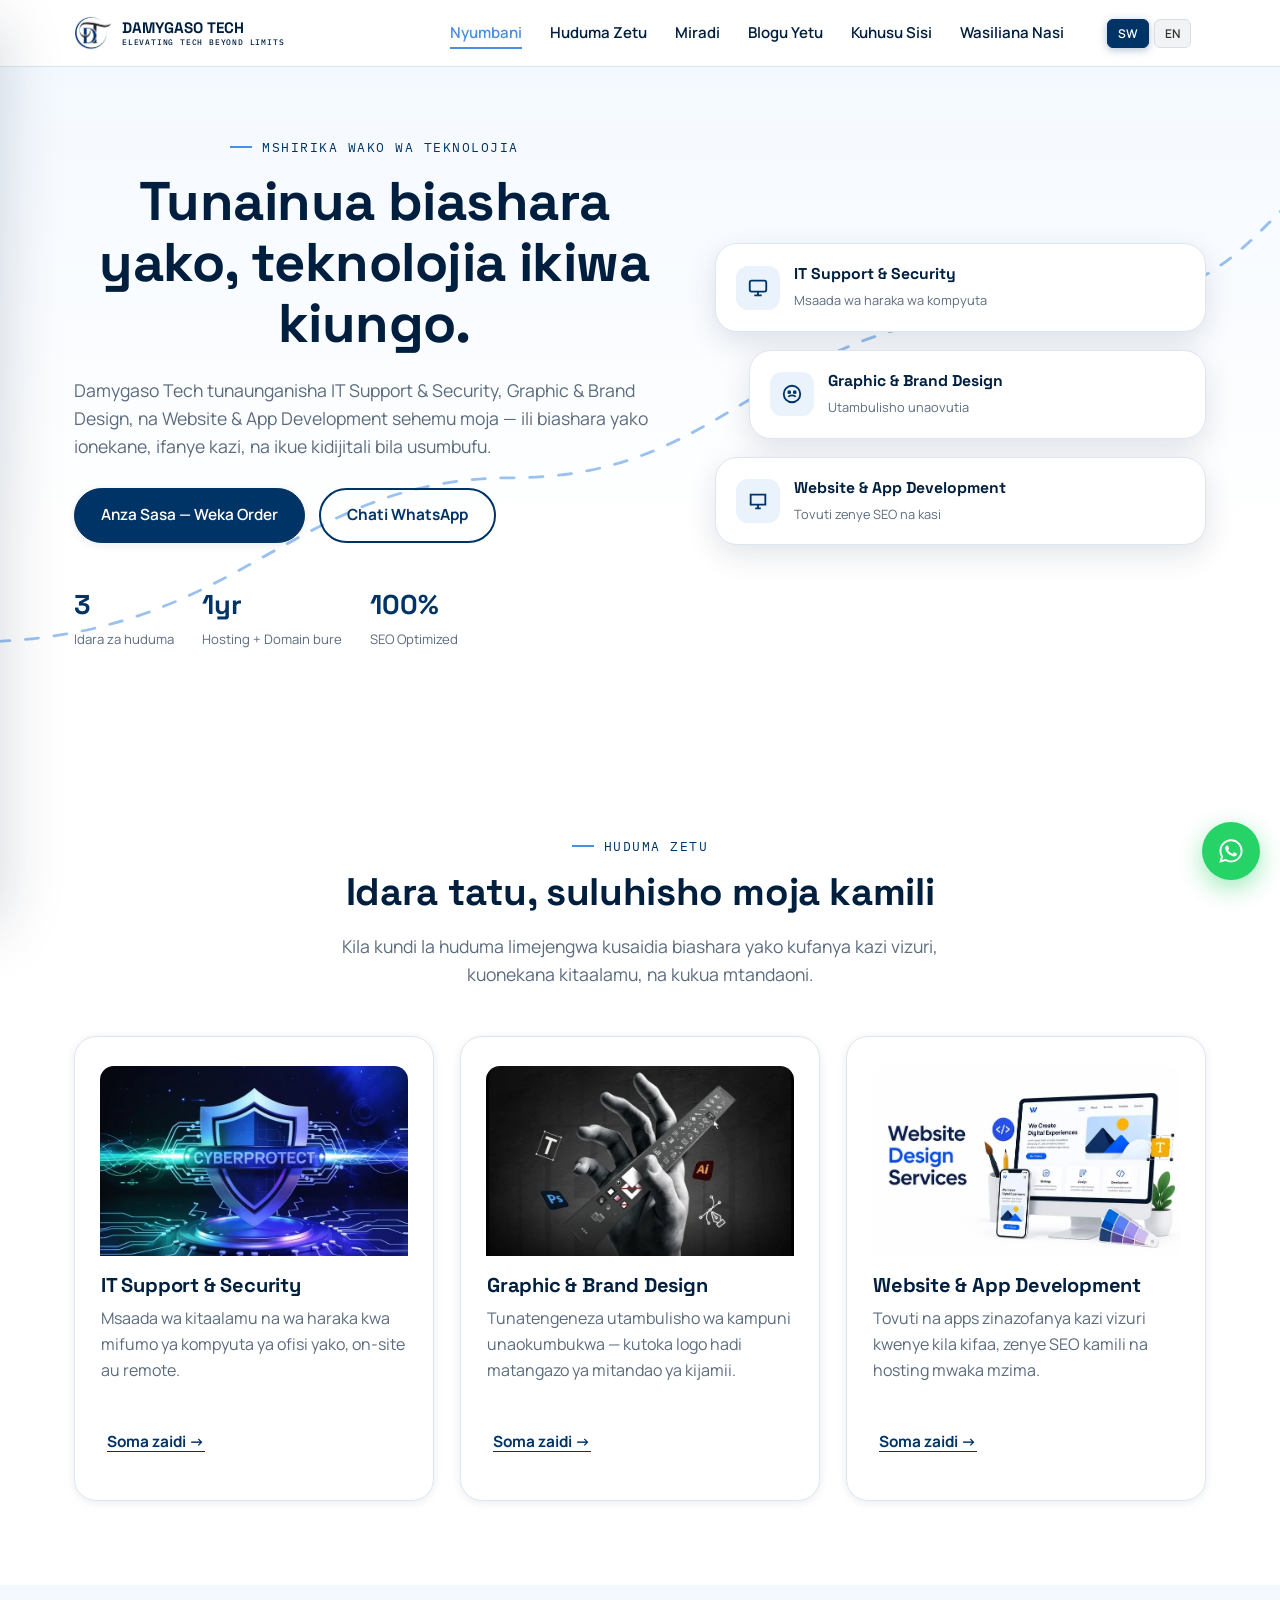
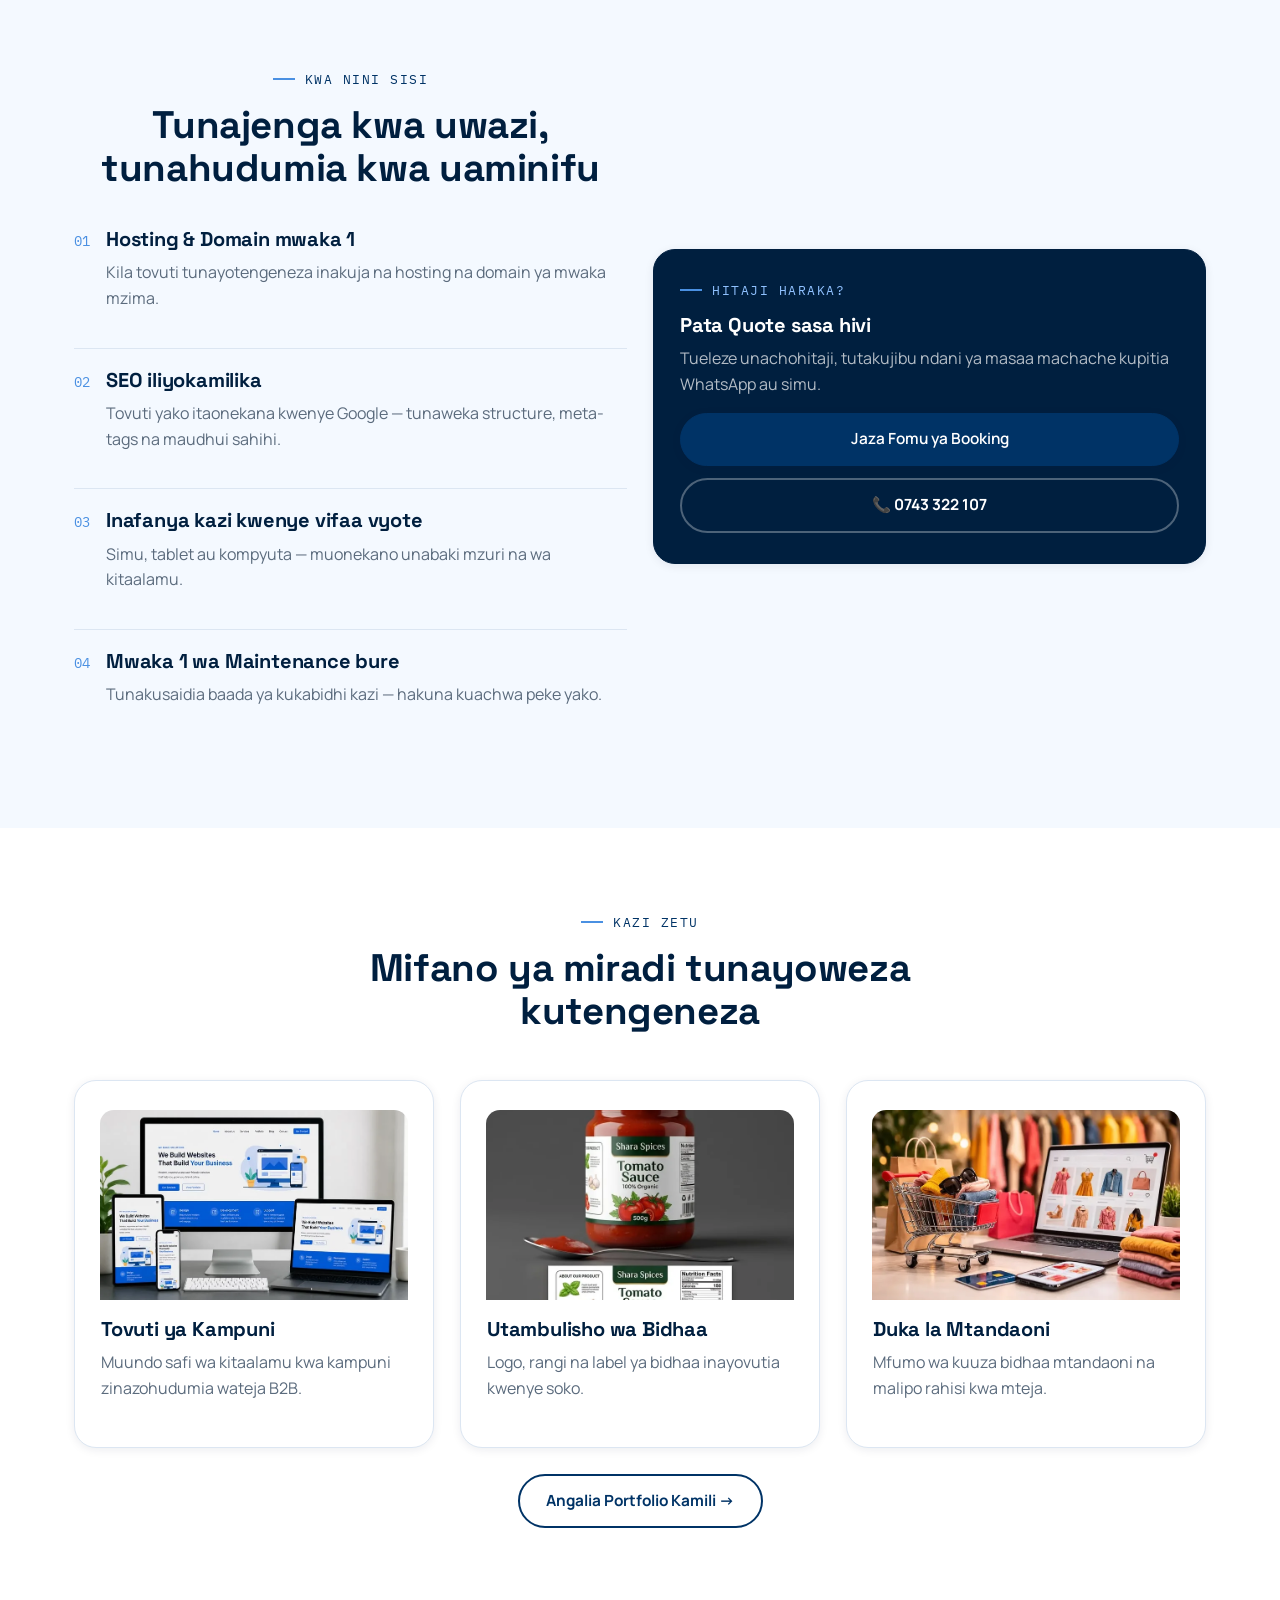
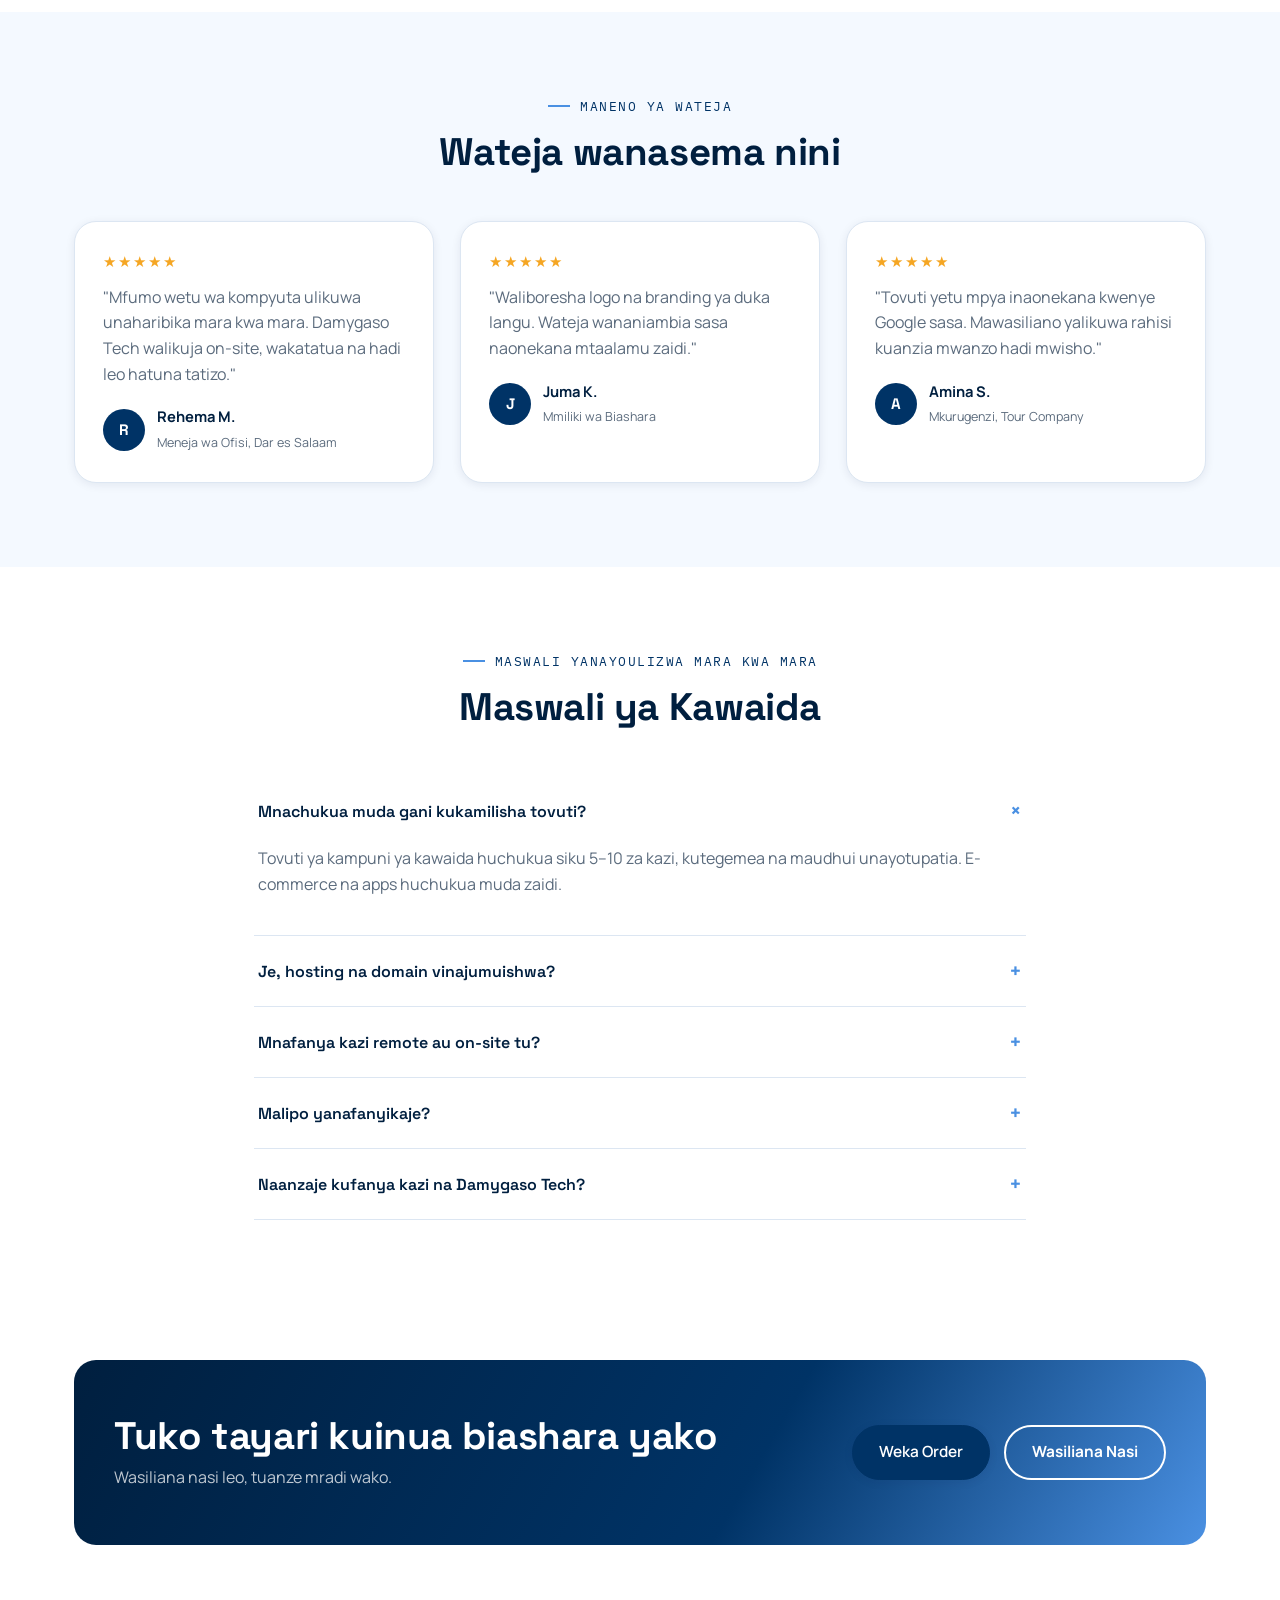
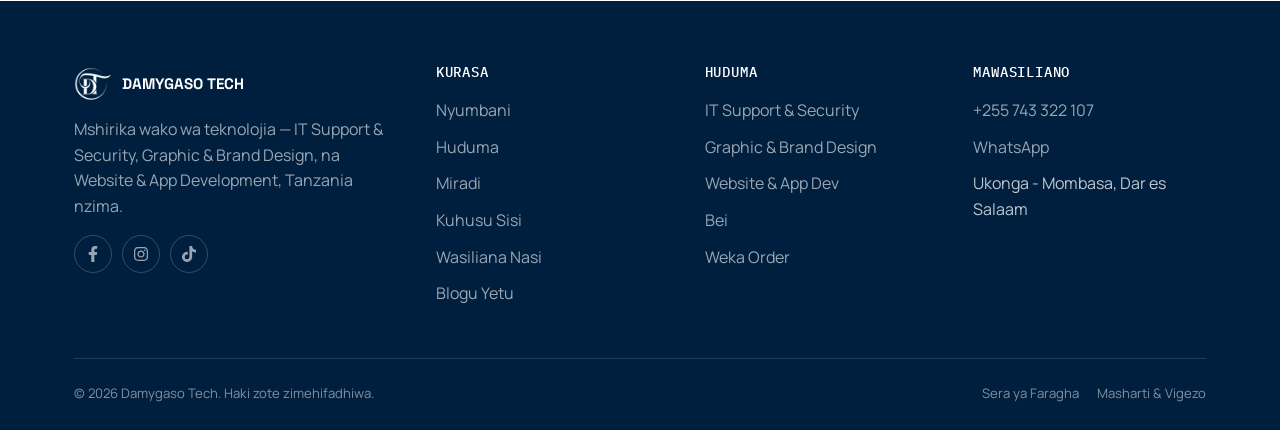
==== commit d0b1f17d: "Add files via upload" ====
--- a/index.html
+++ b/index.html
@@ -161,8 +161,8 @@
   <div class="container hero-inner">
     <div>
       <div style="text-align:center;">
-        <p class="eyebrow" data-sw>MSHIRIKA WAKO WA TEKNOLOJIA</p>
-        <p class="eyebrow" data-en>YOUR OVERALL TECH SOLUTIONS PARTNER</p>
+        <p class="eyebrow" style="justify-content:center" data-sw>MSHIRIKA WAKO WA TEKNOLOJIA</p>
+        <p class="eyebrow" style="justify-content:center" data-en>YOUR OVERALL TECH SOLUTIONS PARTNER</p>
 
 <h1>
     <span data-sw>Tunainua biashara yako, teknolojia ikiwa kiungo.</span>
@@ -265,8 +265,8 @@
   <div class="container grid grid-2" style="align-items:center;">
     <div>
       <div style="text-align:center;">
-        <p class="eyebrow" data-sw>KWA NINI SISI</p>
-        <p class="eyebrow" data-en>WHY CHOOSE US</p>
+        <p class="eyebrow" style="justify-content:center" data-sw>KWA NINI SISI</p>
+        <p class="eyebrow" style="justify-content:center" data-en>WHY CHOOSE US</p>
         <h2 data-sw>Tunajenga kwa uwazi, tunahudumia kwa uaminifu</h2>
         <h2 data-en>We build with clarity, we serve with trust</h2>
       </div>
@@ -316,8 +316,8 @@
 <section>
   <div class="container">
     <div class="section-head center" style="margin-inline:auto;">
-      <p class="eyebrow" data-sw>KAZI ZETU</p>
-      <p class="eyebrow" data-en>OUR WORK</p>
+      <p class="eyebrow" style="justify-content:center" data-sw>KAZI ZETU</p>
+      <p class="eyebrow" style="justify-content:center" data-en>OUR WORK</p>
       <h2>
         <span data-sw>Mifano ya miradi tunayoweza kutengeneza</span>
         <span data-en>A glimpse of what we can build for you</span>
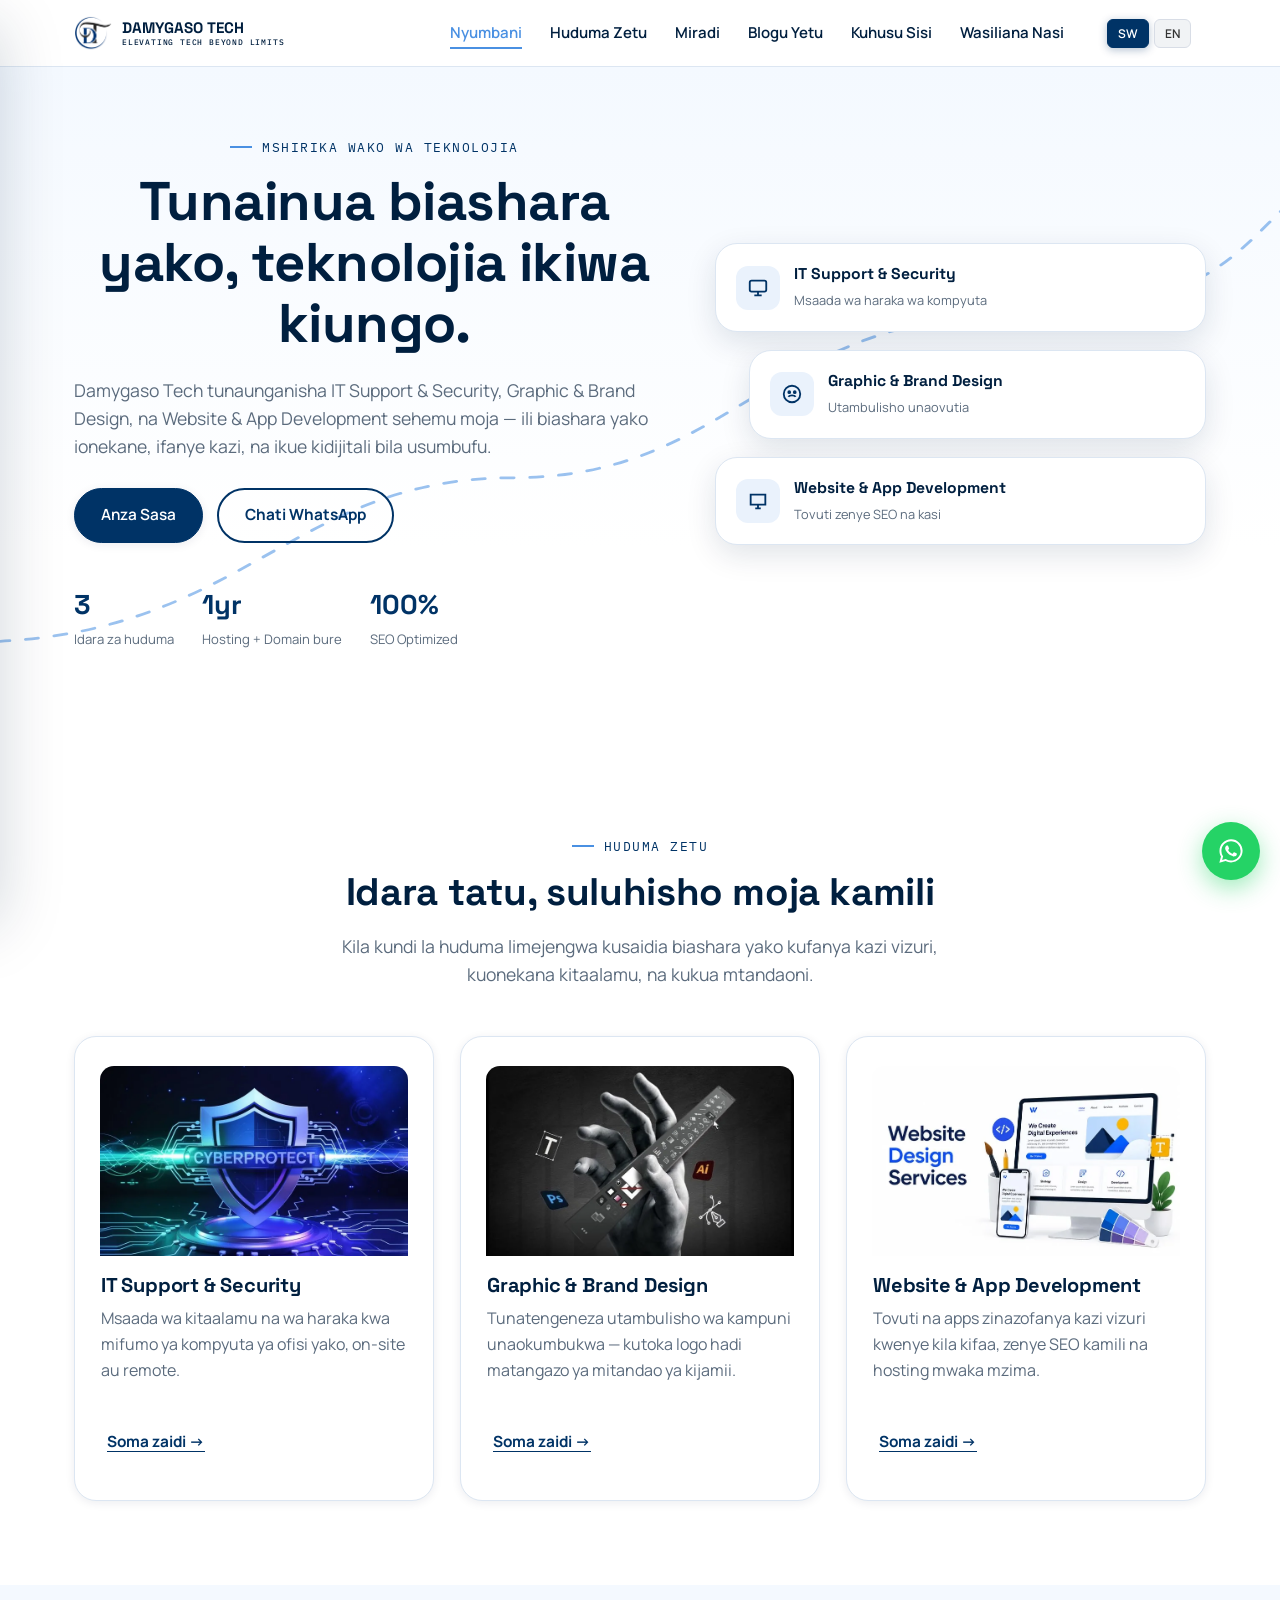
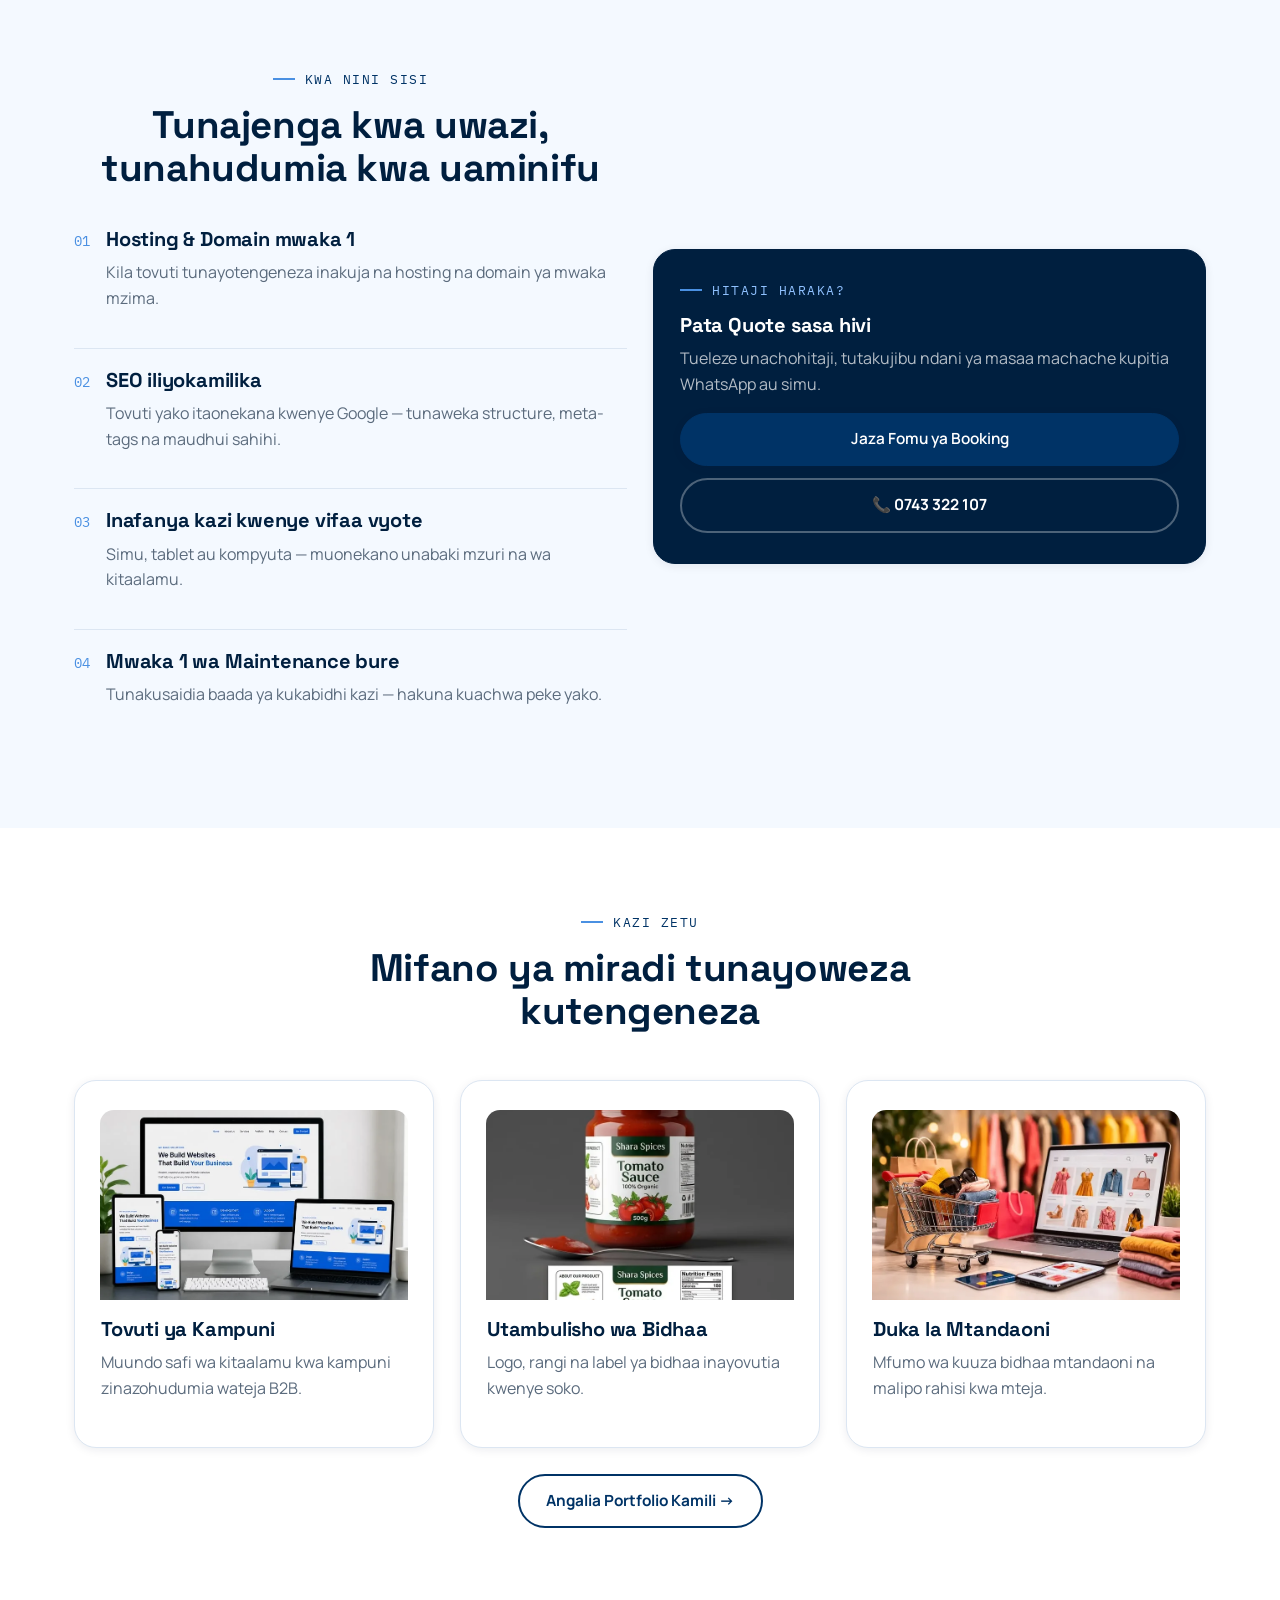
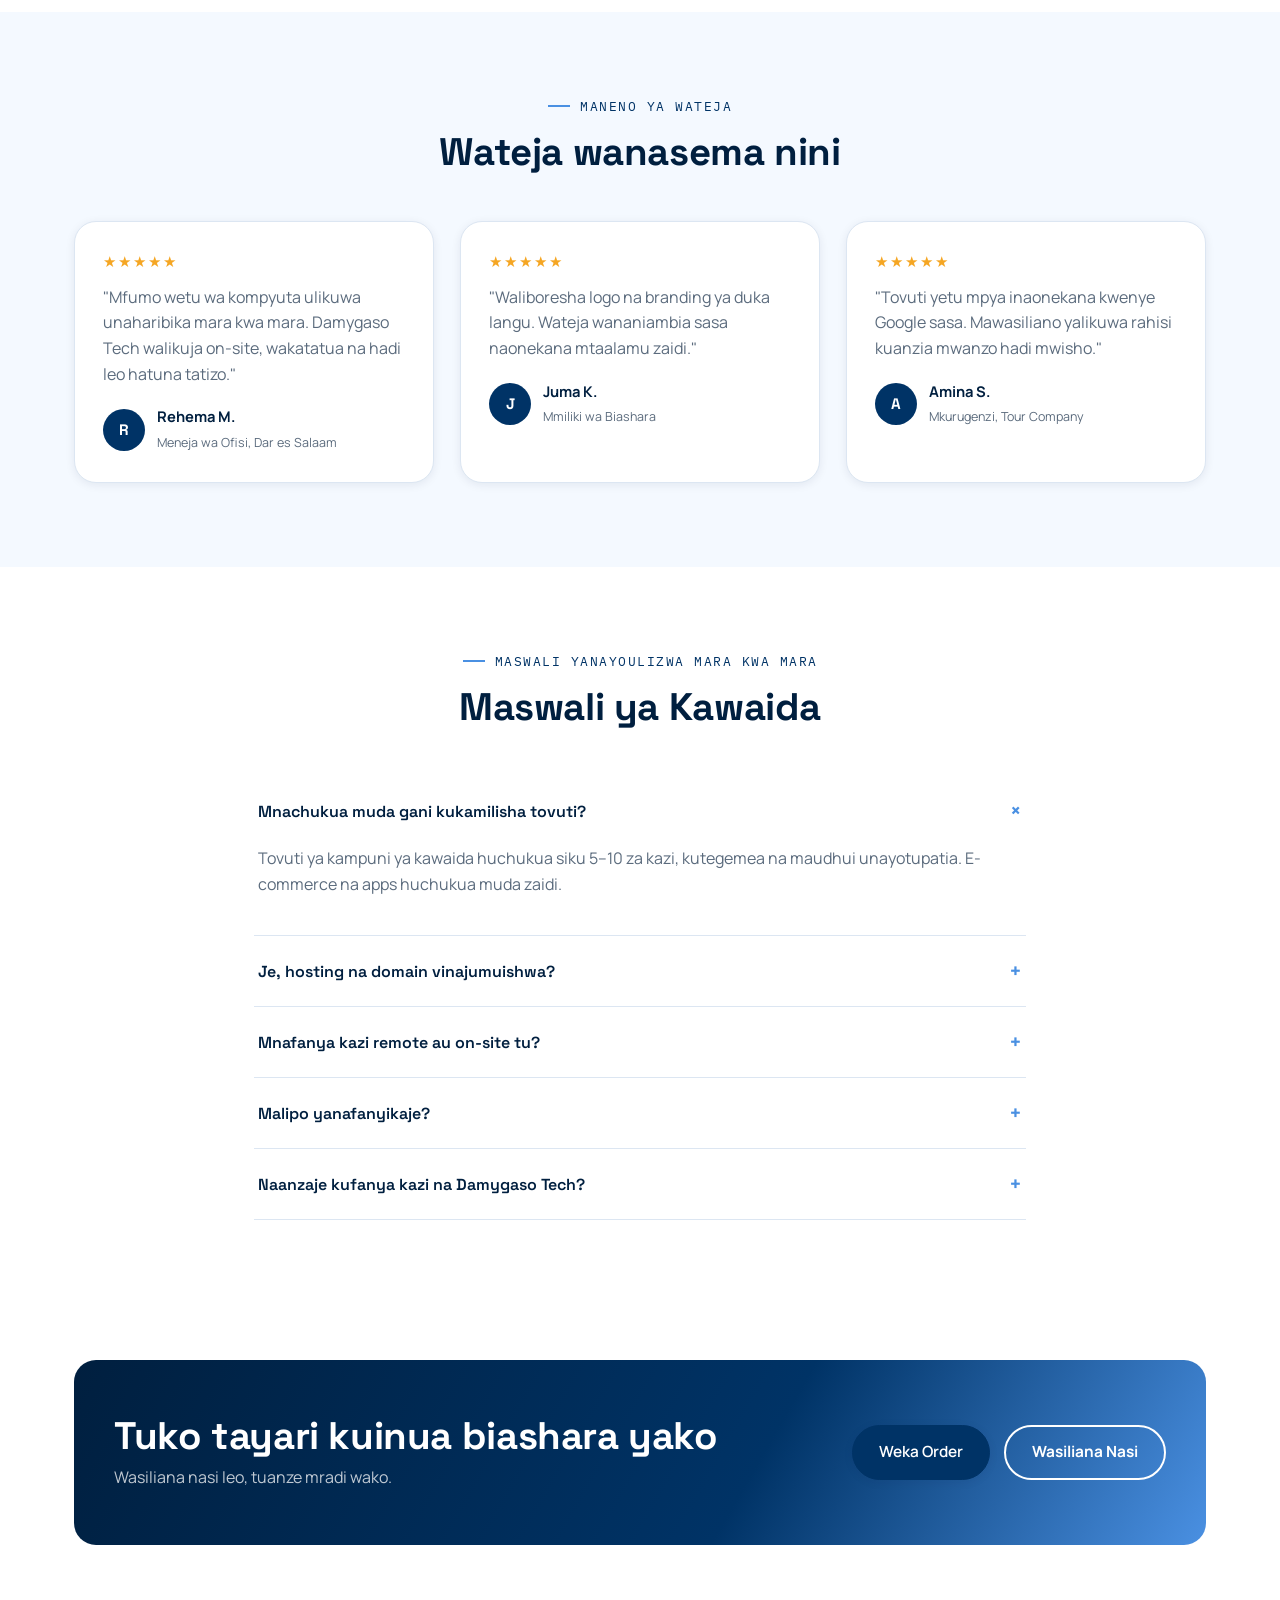
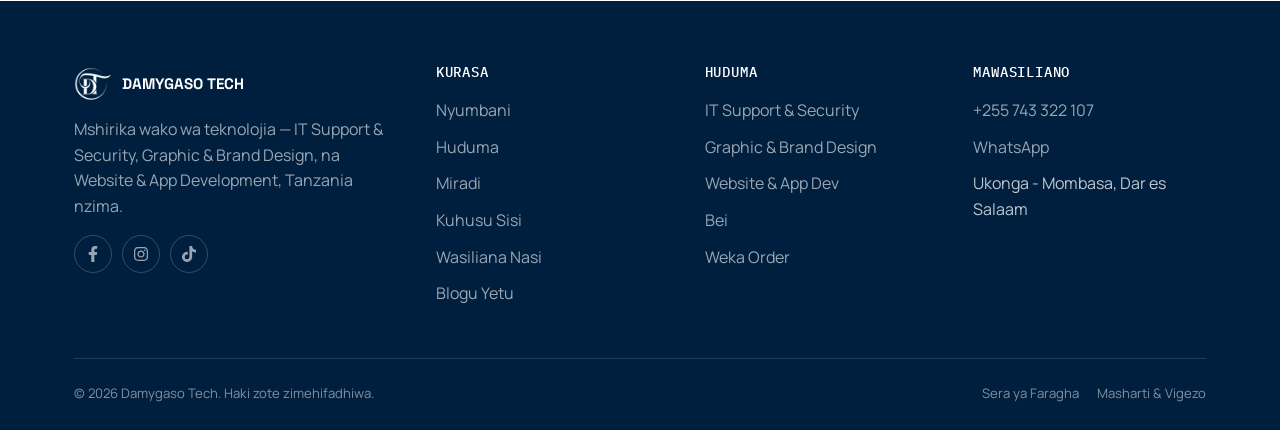
==== commit d1e211b8: "Update index.html" ====
--- a/index.html
+++ b/index.html
@@ -172,8 +172,8 @@
       <p class="lede" data-sw>Damygaso Tech tunaunganisha IT Support &amp; Security, Graphic &amp; Brand Design, na Website &amp; App Development sehemu moja — ili biashara yako ionekane, ifanye kazi, na ikue kidijitali bila usumbufu.</p>
       <p class="lede" data-en>Damygaso Tech brings IT Support &amp; Security, Graphic &amp; Brand Design, and Website &amp; App Development together — so your business looks good, runs smoothly, and grows online without the hassle.</p>
       <div class="hero-cta">
-        <a href="services.html#booking" class="btn btn-primary" data-sw>Anza Sasa — Weka Order</a>
-        <a href="services.html#booking" class="btn btn-primary" data-en>Get Started — Book Now</a>
+        <a href="services.html#booking" class="btn btn-primary" data-sw>Anza Sasa</a>
+        <a href="services.html#booking" class="btn btn-primary" data-en>Get Started </a>
         <a href="https://wa.me/255743322107?text=Habari%20Damygaso%20Tech%2C%20naomba%20maelezo%20zaidi" target="_blank" rel="noopener" class="btn btn-outline" data-sw>Chati WhatsApp</a>
         <a href="https://wa.me/255743322107?text=Hello%20Damygaso%20Tech%2C%20I%27d%20like%20more%20info" target="_blank" rel="noopener" class="btn btn-outline" data-en>Chat on WhatsApp</a>
       </div>
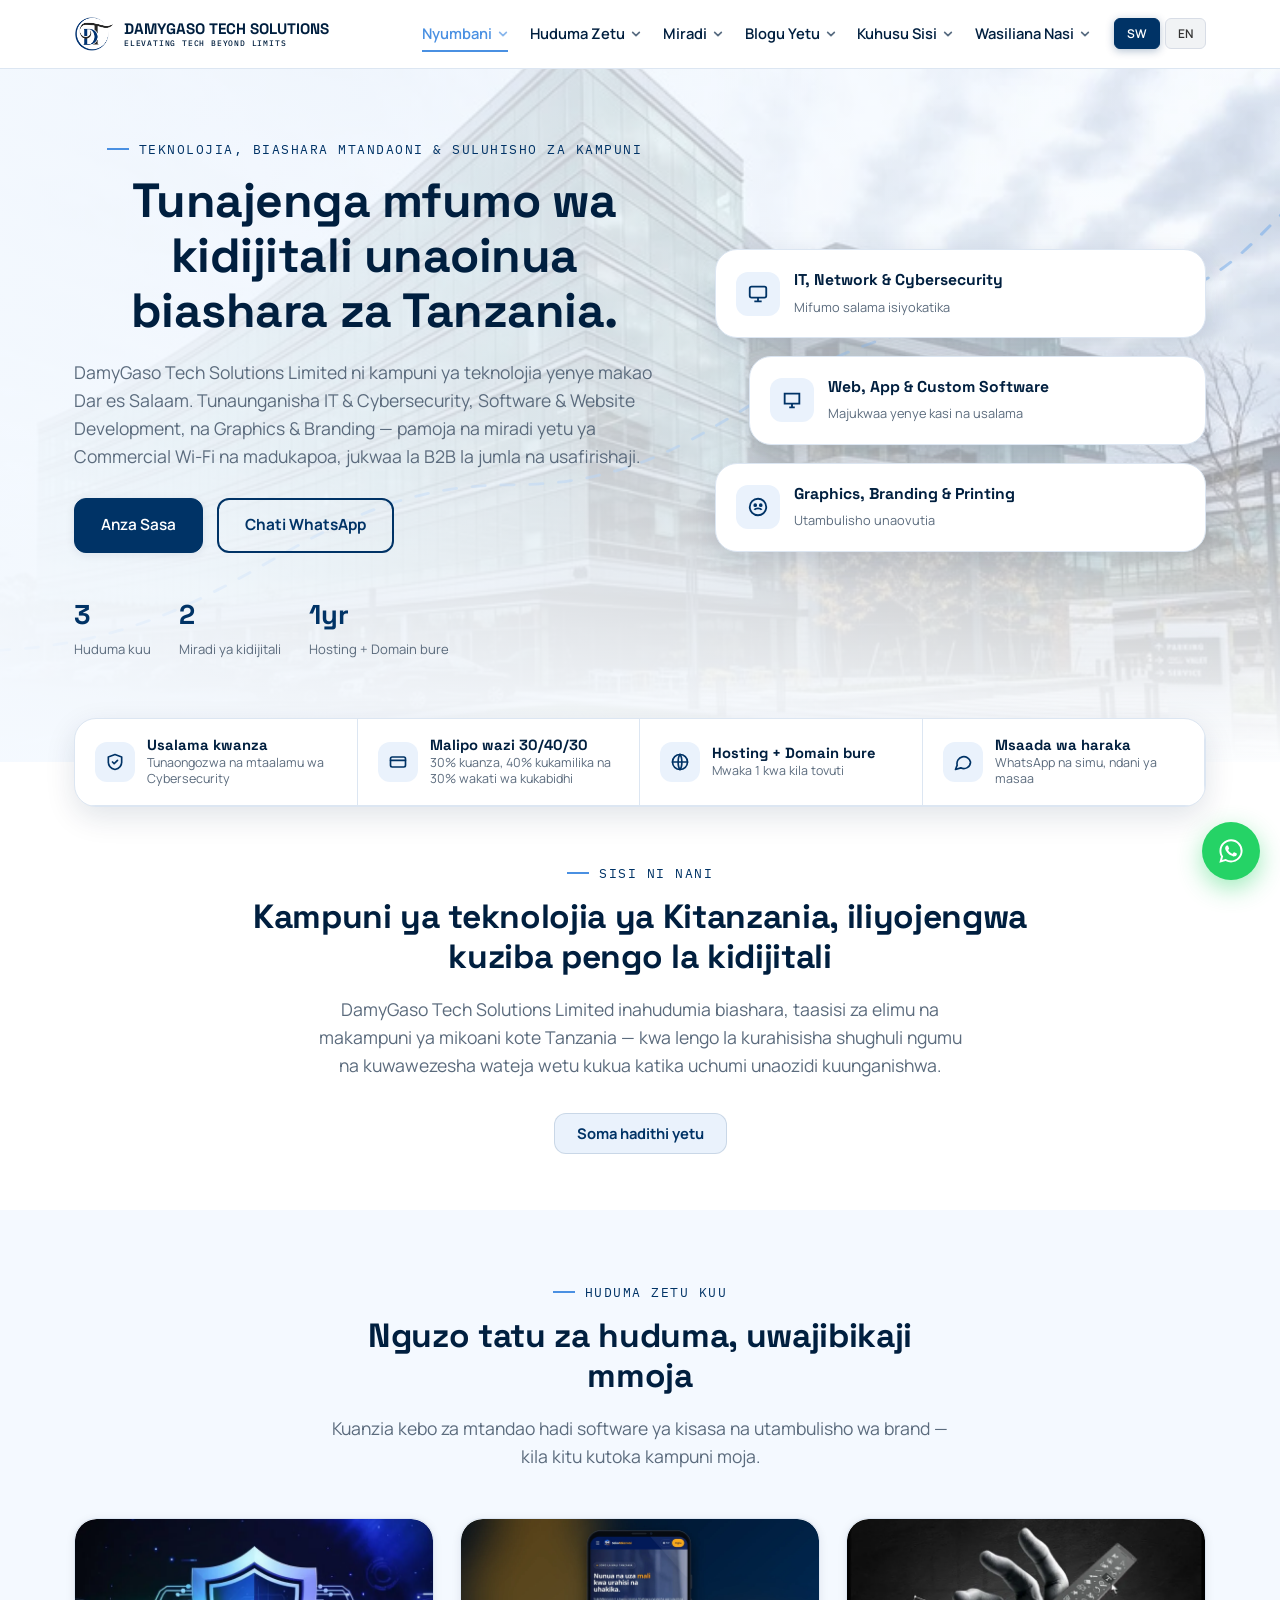
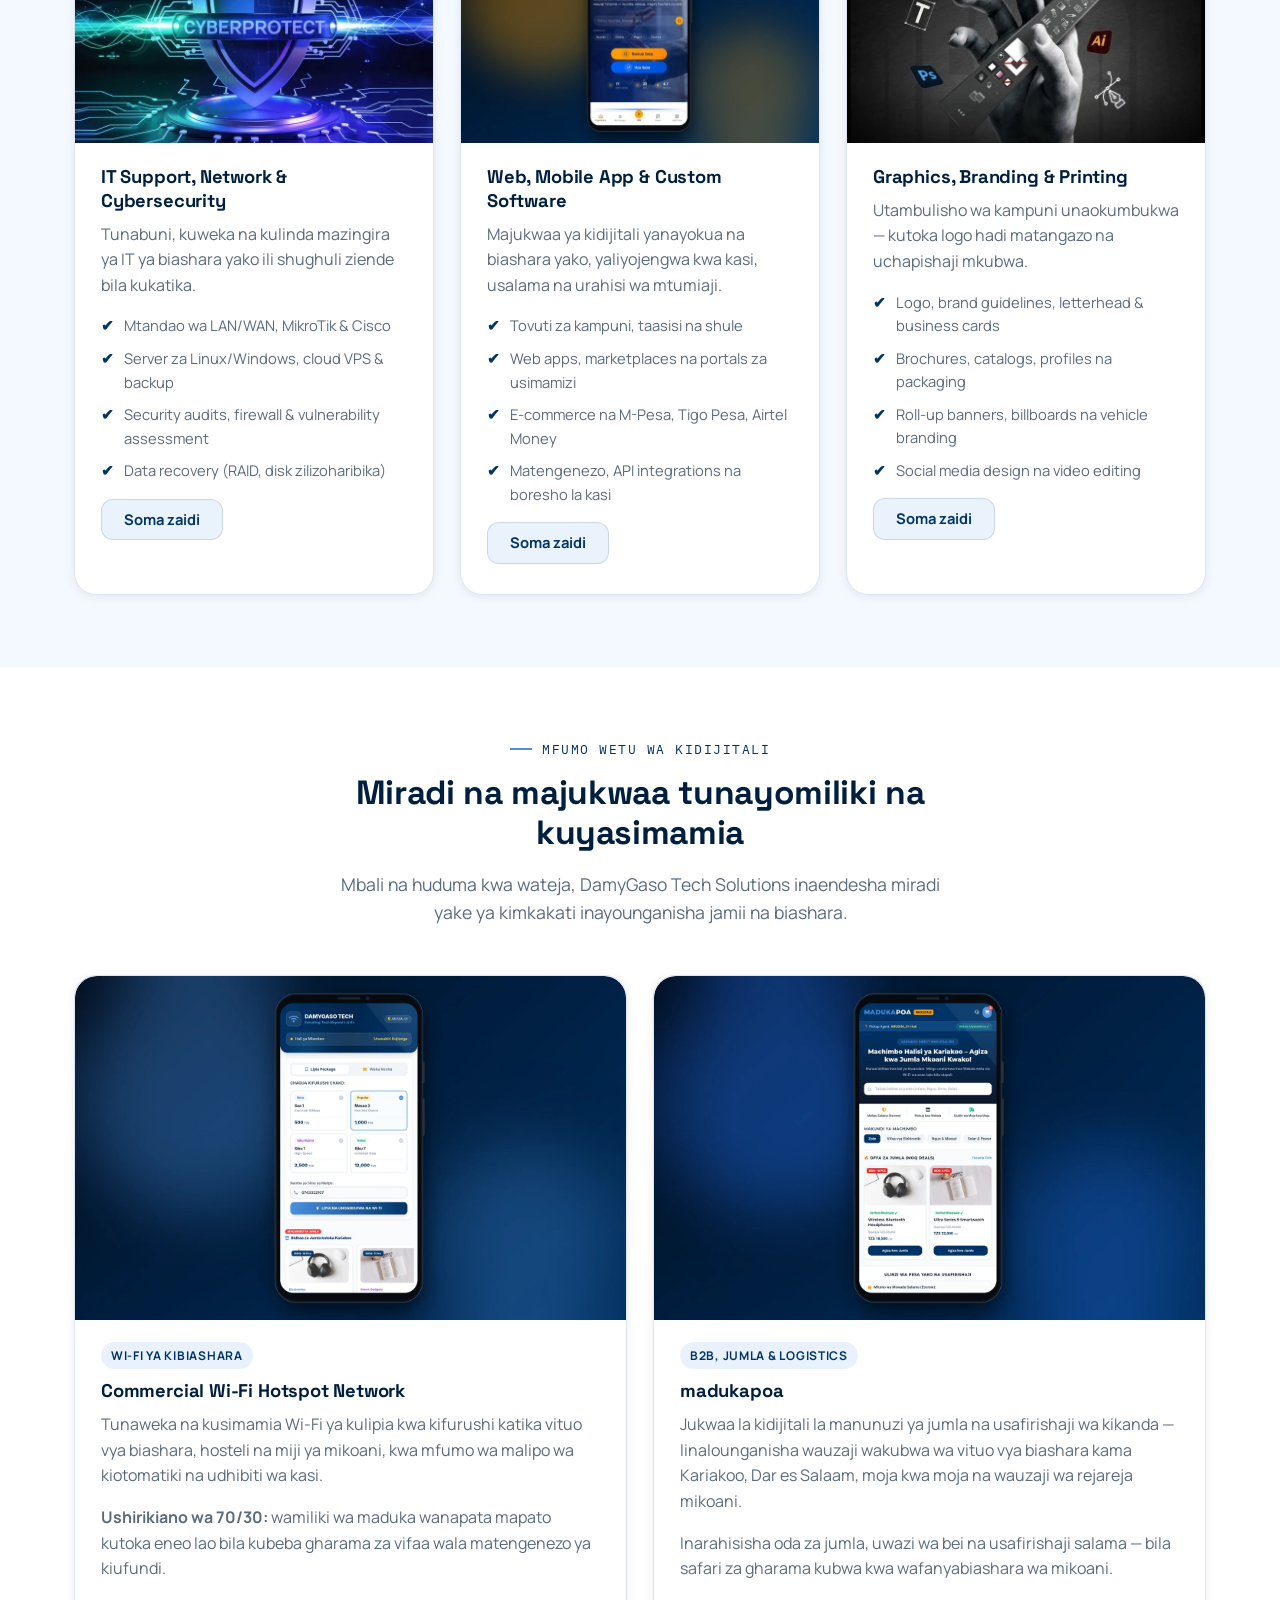
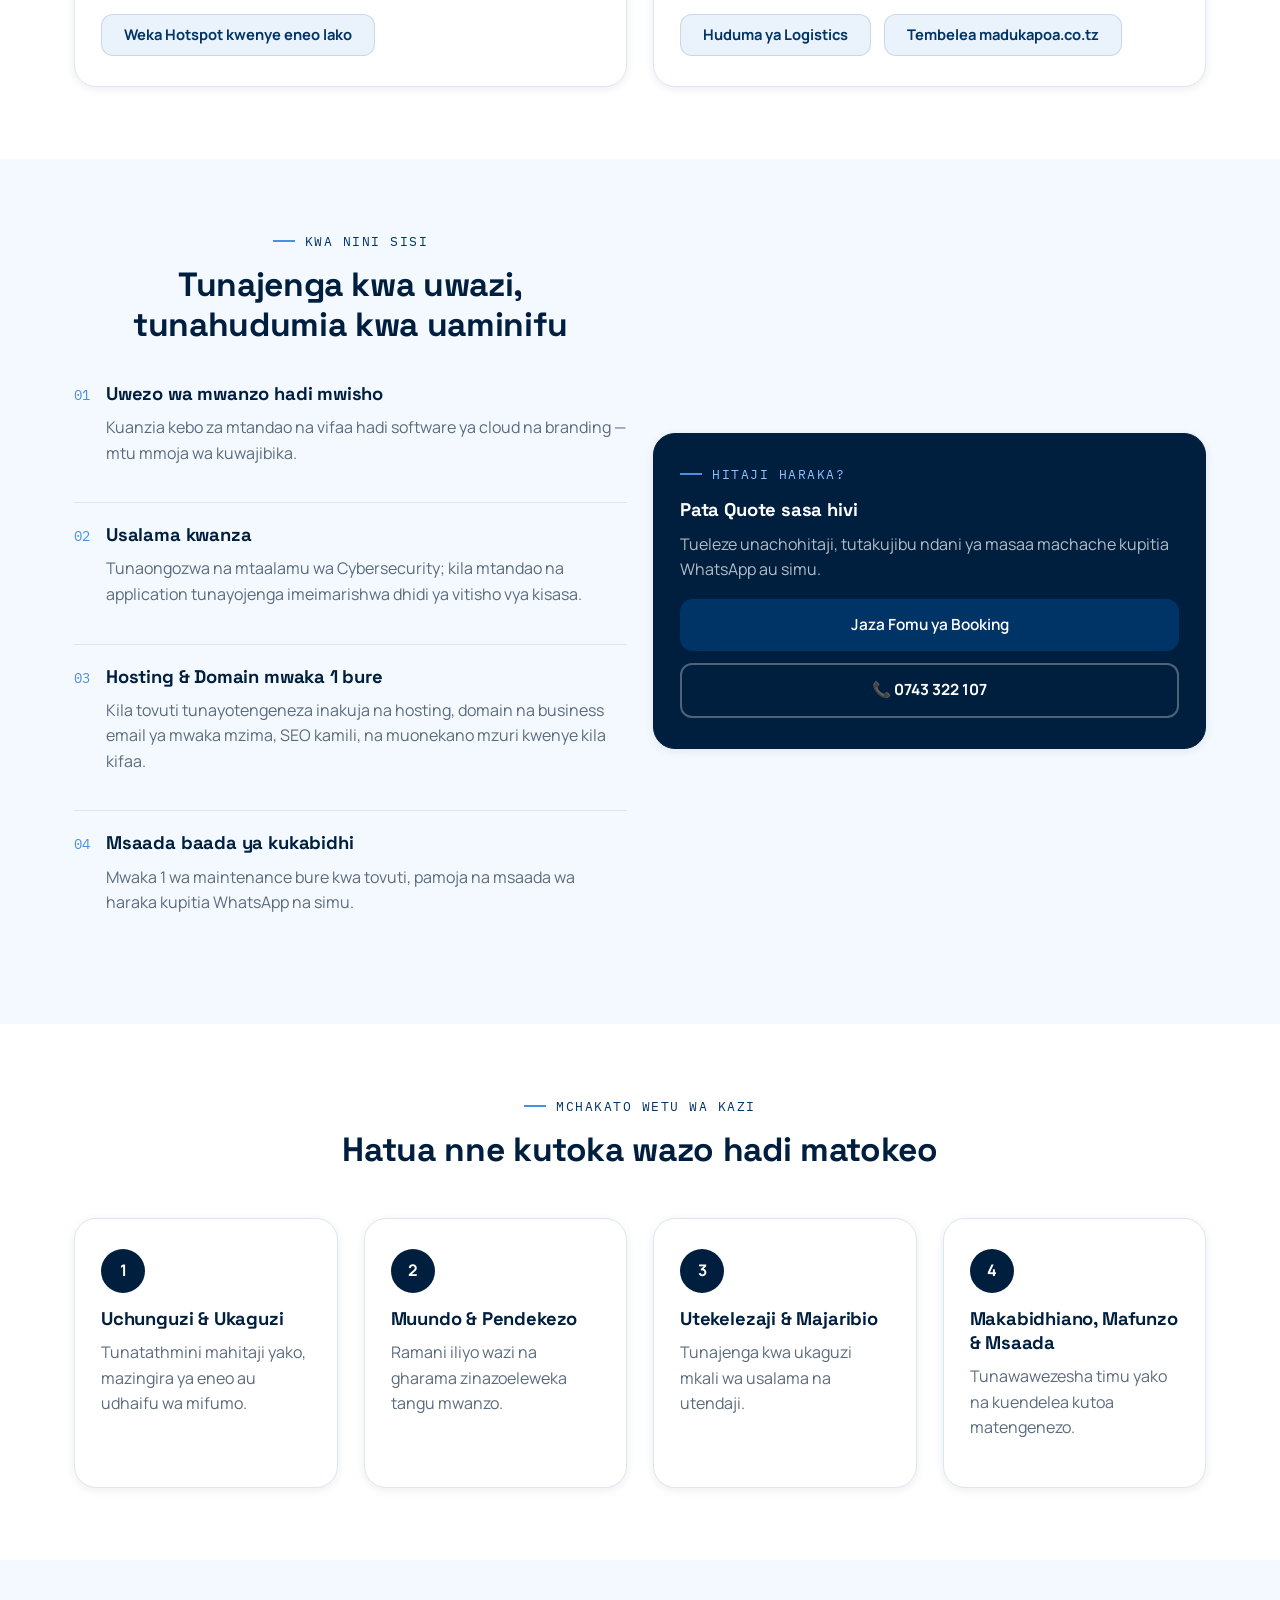
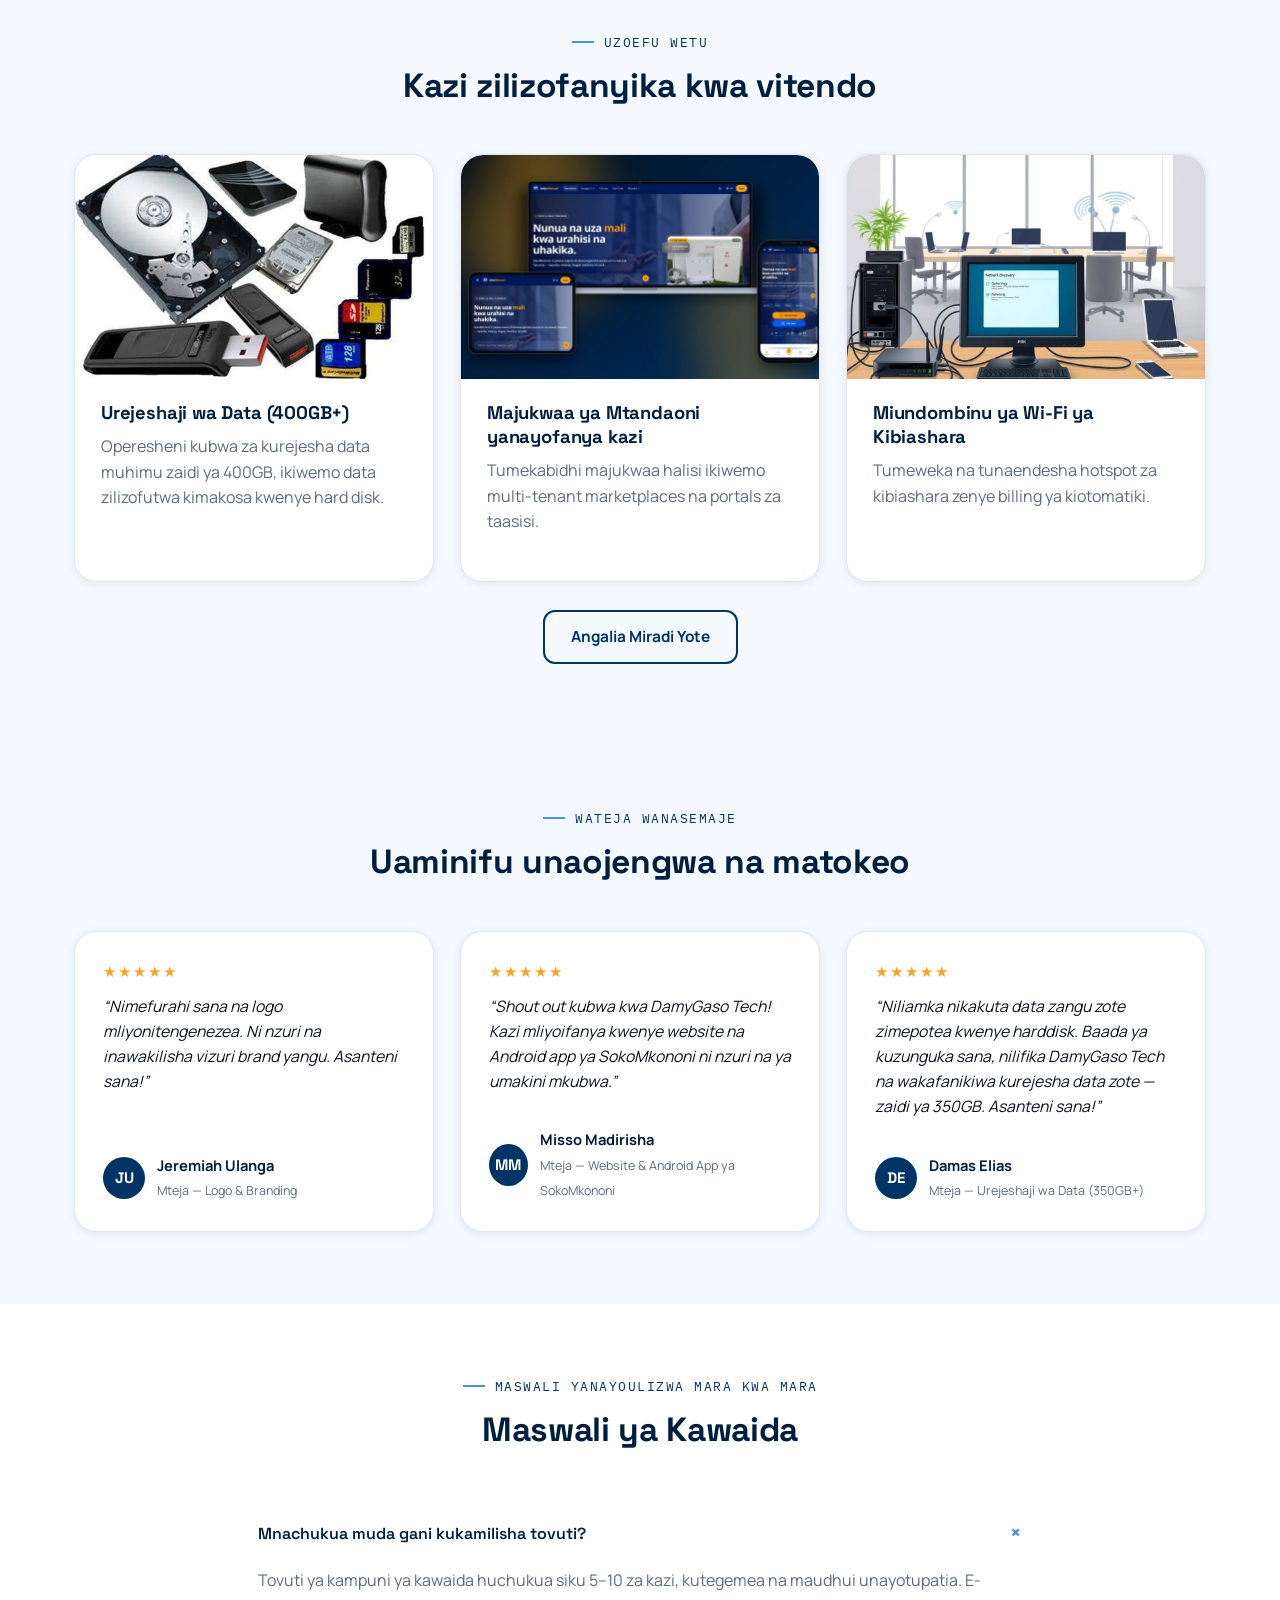
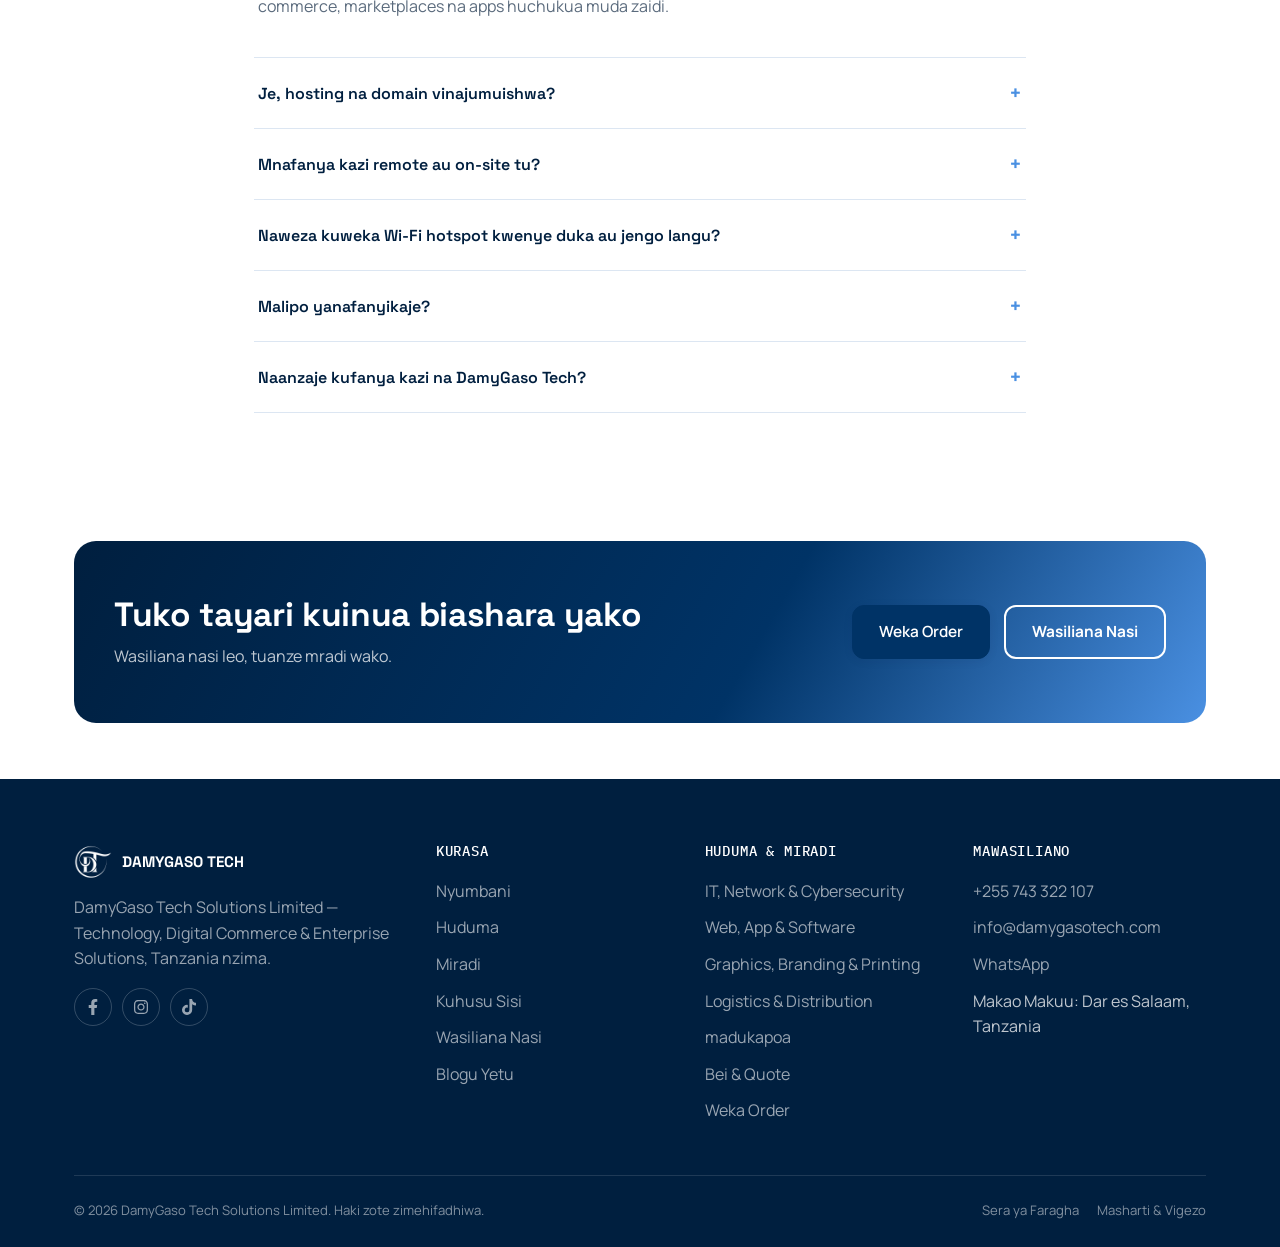
==== commit 86c05acd: "hapoo" ====
--- a/index.html
+++ b/index.html
@@ -4,47 +4,56 @@
 <meta charset="UTF-8">
 <script>document.documentElement.setAttribute("data-lang-early","1");document.documentElement.setAttribute("data-lang", new URLSearchParams(location.search).get("lang")==="en"?"en":"sw");</script>
 <meta name="viewport" content="width=device-width, initial-scale=1.0">
-<title>Damygaso Tech - IT, Design & Website Dar es Salaam</title>
-
-<meta name="description" content="Damygaso Tech ni kampuni ya teknolojia Tanzania inayotoa huduma za IT Support & Security, Graphic & Brand Design, na Website & App Development. Pata tovuti ya kisasa, ya haraka na yenye SEO — patikana Ukonga, Dar es Salaam.">
-<meta name="keywords" content="Damygaso Tech, kampuni ya IT Tanzania, tovuti ya biashara Dar es Salaam, graphic design Tanzania, website development Tanzania, IT support Dar es Salaam">
+<title>DamyGaso Tech Solutions Limited - IT, Software, Wi-Fi, Biashara Mtandaoni & Design | Tanzania</title>
+
+<meta name="description" content="DamyGaso Tech Solutions Limited ni kampuni ya teknolojia Tanzania: IT Support & Cybersecurity, Website & Custom Software, Graphics & Branding, Commercial Wi-Fi Hotspot, na madukapoa — jukwaa la B2B la jumla na usafirishaji. Makao makuu Dar es Salaam.">
+<meta name="keywords" content="DamyGaso Tech Solutions, kampuni ya teknolojia Tanzania, IT support Dar es Salaam, cybersecurity Tanzania, software development Tanzania, Wi-Fi hotspot Tanzania, madukapoa, graphic design Tanzania, website development Tanzania">
 <meta name="robots" content="index, follow">
 <link rel="canonical" href="https://www.damygasotech.com/">
 
 <meta property="og:type" content="website">
-<meta property="og:title" content="Damygaso Tech — Mshirika Wako wa Teknolojia">
-<meta property="og:description" content="IT Support & Security, Graphic & Brand Design, na Website & App Development — vyote sehemu moja.">
+<meta property="og:title" content="DamyGaso Tech Solutions Limited — Elevating Tech Beyond Limits">
+<meta property="og:description" content="IT & Cybersecurity, Software Development, Graphics & Branding, Commercial Wi-Fi, na madukapoa B2B — mfumo mmoja wa kidijitali.">
 <meta property="og:image" content="https://www.damygasotech.com/assets/images/logo-512.webp">
 <meta property="og:image:width" content="512">
 <meta property="og:image:height" content="512">
 <meta property="og:url" content="https://www.damygasotech.com/">
-<meta property="og:site_name" content="Damygaso Tech">
+<meta property="og:site_name" content="DamyGaso Tech Solutions Limited">
 <meta property="og:locale" content="sw_TZ">
 <meta property="og:locale:alternate" content="en_US">
 
 <meta name="twitter:card" content="summary_large_image">
-<meta name="twitter:title" content="Damygaso Tech — Mshirika Wako wa Teknolojia">
-<meta name="twitter:description" content="IT Support & Security, Graphic & Brand Design, na Website & App Development — vyote sehemu moja.">
+<meta name="twitter:title" content="DamyGaso Tech Solutions Limited — Elevating Tech Beyond Limits">
+<meta name="twitter:description" content="IT & Cybersecurity, Software Development, Graphics & Branding, Commercial Wi-Fi, na madukapoa B2B — mfumo mmoja wa kidijitali.">
 <meta name="twitter:image" content="https://www.damygasotech.com/assets/images/logo-512.webp">
-  
+
 <link rel="icon" href="assets/images/favicon.webp" type="image/webp">
 <link rel="apple-touch-icon" href="assets/images/logo-180.webp">
+<link rel="preconnect" href="https://fonts.googleapis.com">
+<link rel="preconnect" href="https://fonts.gstatic.com" crossorigin>
+<link rel="stylesheet" href="https://fonts.googleapis.com/css2?family=Space+Grotesk:wght@500;600;700&family=Manrope:wght@400;500;600;700;800&family=IBM+Plex+Mono:wght@400;500&display=swap">
+<meta name="theme-color" content="#003366">
 <link rel="stylesheet" href="assets/style.css">
 <script type="application/ld+json">
 {
   "@context": "https://schema.org",
-  "@type": "ProfessionalService",
-  "name": "Damygaso Tech",
+  "@type": "Organization",
+  "name": "DamyGaso Tech Solutions Limited",
+  "alternateName": "Damygaso Tech",
+  "url": "https://www.damygasotech.com/",
+  "logo": "https://www.damygasotech.com/assets/images/logo-512.webp",
   "image": "https://www.damygasotech.com/assets/images/logo-512.webp",
-  "description": "Damygaso Tech hutoa huduma za IT Support & Security, Graphic & Brand Design, na Website & App Development kote Tanzania.",
+  "slogan": "Elevating Tech Beyond Limits",
+  "description": "Kampuni ya teknolojia na suluhisho za kidijitali Tanzania: IT Support & Cybersecurity, Website & Custom Software, Graphics & Branding, Commercial Wi-Fi Hotspot, na madukapoa B2B.",
+  "founder": {"@type": "Person", "name": "Damas Gambo Salimu", "jobTitle": "Founder & Managing Director"},
+  "email": "info@damygasotech.com",
+  "telephone": "+255743322107",
   "address": {
     "@type": "PostalAddress",
     "streetAddress": "Ukonga - Mombasa",
     "addressLocality": "Dar es Salaam",
     "addressCountry": "TZ"
   },
-  "telephone": "+255743322107",
-  "priceRange": "Tsh",
   "areaServed": "Tanzania",
   "sameAs": [
     "https://www.instagram.com/damygaso",
@@ -56,17 +65,28 @@
 
 <style>
   .pillar-card-img{
-    margin:-1px -1px 18px -1px;
-    border-radius:14px 14px 0 0;
+    margin:-30px -26px 22px;
+    border-radius:var(--radius-lg) var(--radius-lg) 0 0;
     overflow:hidden;
     line-height:0;
+    aspect-ratio:16/10;
+    background:var(--sky-tint);
   }
   .pillar-card-img img{
     width:100%;
-    height:190px;
+    height:100%;
     object-fit:cover;
     display:block;
   }
+  .card-points{
+    list-style:none;
+    padding:0;
+    margin:14px 0 0;
+    display:grid;
+    gap:8px;
+    font-size:.95rem;
+  }
+  .card-points li::before{ content:"✔ "; color:var(--navy, #003366); font-weight:700; }
 </style>
 </head>
 <body>
@@ -75,31 +95,42 @@
   <header class="site-header">
   <div class="header-inner">
     <a href="index.html" class="brand">
-      <img src="assets/images/logo.webp" alt="Damygaso Tech logo" width="38" height="38">
+      <img src="assets/images/logo.webp" alt="DamyGaso Tech Solutions Limited logo" width="38" height="38">
       <div class="brand-text">
-        <span class="brand-word">DAMYGASO TECH</span>
+        <span class="brand-word">DAMYGASO TECH SOLUTIONS</span>
         <span class="brand-slogan">ELEVATING TECH BEYOND LIMITS</span>
       </div>
     </a>
-    
+
     <nav class="nav-desktop">
       <ul>
-        <li><a href="index.html" class="active"><span data-sw>Nyumbani</span><span data-en>Home</span></a></li>
-        <li><a href="services.html"><span data-sw>Huduma Zetu</span><span data-en>Our Services</span></a></li>
-        <li><a href="portfolio.html"><span data-sw>Miradi</span><span data-en>Portfolio</span></a></li>
-        <li><a href="https://blog.damygasotech.com"><span data-sw>Blogu Yetu</span><span data-en>Our Blog</span></a></li>
-        <li><a href="about.html"><span data-sw>Kuhusu Sisi</span><span data-en>About Us</span></a></li>
-        <li><a href="contact.html"><span data-sw>Wasiliana Nasi</span><span data-en>Contact Us</span></a></li>
+        <li class="has-dropdown"><a href="index.html" class="active" aria-haspopup="true" aria-expanded="false"><span data-sw>Nyumbani</span><span data-en>Home</span><svg class="caret" width="10" height="10" viewBox="0 0 12 12" aria-hidden="true"><path d="M2 4l4 4 4-4" fill="none" stroke="currentColor" stroke-width="2" stroke-linecap="round" stroke-linejoin="round"/></svg></a>
+          <ul class="dropdown"><li><a href="index.html#about-us"><span data-sw>Sisi ni Nani</span><span data-en>Who We Are</span></a></li><li><a href="index.html#core-services"><span data-sw>Huduma Zetu Kuu</span><span data-en>Core Services</span></a></li><li><a href="index.html#ecosystem"><span data-sw>Mfumo wa Kidijitali</span><span data-en>Digital Ecosystem</span></a></li><li><a href="index.html#why-us"><span data-sw>Kwa Nini Sisi</span><span data-en>Why Partner With Us</span></a></li><li><a href="index.html#approach"><span data-sw>Mchakato Wetu</span><span data-en>Our Approach</span></a></li><li><a href="index.html#track-record"><span data-sw>Uzoefu Wetu</span><span data-en>Track Record</span></a></li><li><a href="index.html#testimonials"><span data-sw>Wateja Wanasemaje</span><span data-en>What Clients Say</span></a></li><li><a href="index.html#faqs"><span data-sw>Maswali ya Kawaida</span><span data-en>FAQs</span></a></li></ul>
+        </li>
+        <li class="has-dropdown"><a href="services.html" aria-haspopup="true" aria-expanded="false"><span data-sw>Huduma Zetu</span><span data-en>Our Services</span><svg class="caret" width="10" height="10" viewBox="0 0 12 12" aria-hidden="true"><path d="M2 4l4 4 4-4" fill="none" stroke="currentColor" stroke-width="2" stroke-linecap="round" stroke-linejoin="round"/></svg></a>
+          <ul class="dropdown"><li><a href="services.html#it-support"><span data-sw>IT, Network &amp; Cybersecurity</span><span data-en>IT, Network &amp; Cybersecurity</span></a></li><li><a href="services.html#web-app"><span data-sw>Web, App &amp; Software</span><span data-en>Web, App &amp; Software</span></a></li><li><a href="services.html#design"><span data-sw>Graphics, Branding &amp; Printing</span><span data-en>Graphics, Branding &amp; Printing</span></a></li><li><a href="services.html#logistics"><span data-sw>Logistics &amp; Usafirishaji</span><span data-en>Logistics &amp; Distribution</span></a></li><li><a href="services.html#wifi-hotspot"><span data-sw>Wi-Fi Hotspot ya Kibiashara</span><span data-en>Commercial Wi-Fi Hotspot</span></a></li><li><a href="pricing.html"><span data-sw>Bei &amp; Quote</span><span data-en>Pricing &amp; Quote</span></a></li></ul>
+        </li>
+        <li class="has-dropdown"><a href="portfolio.html" aria-haspopup="true" aria-expanded="false"><span data-sw>Miradi</span><span data-en>Portfolio</span><svg class="caret" width="10" height="10" viewBox="0 0 12 12" aria-hidden="true"><path d="M2 4l4 4 4-4" fill="none" stroke="currentColor" stroke-width="2" stroke-linecap="round" stroke-linejoin="round"/></svg></a>
+          <ul class="dropdown"><li><a href="portfolio.html#web-apps"><span data-sw>Web Apps &amp; Majukwaa</span><span data-en>Web Apps &amp; Platforms</span></a></li><li><a href="portfolio.html#mobile-wifi"><span data-sw>Mobile App &amp; Wi-Fi</span><span data-en>Mobile App &amp; Wi-Fi</span></a></li><li><a href="portfolio.html#it-support-work"><span data-sw>Kazi za IT Support</span><span data-en>IT Support Work</span></a></li><li><a href="portfolio.html#sample-designs"><span data-sw>Designs Halisi</span><span data-en>Sample Designs</span></a></li></ul>
+        </li>
+        <li class="has-dropdown"><a href="https://blog.damygasotech.com/" aria-haspopup="true" aria-expanded="false"><span data-sw>Blogu Yetu</span><span data-en>Our Blog</span><svg class="caret" width="10" height="10" viewBox="0 0 12 12" aria-hidden="true"><path d="M2 4l4 4 4-4" fill="none" stroke="currentColor" stroke-width="2" stroke-linecap="round" stroke-linejoin="round"/></svg></a>
+          <ul class="dropdown"><li><a href="https://blog.damygasotech.com/"><span data-sw>Makala Zote</span><span data-en>All Articles</span></a></li><li><a href="https://blog.damygasotech.com/search/label/SEO"><span data-sw>SEO &amp; Digital Marketing</span><span data-en>SEO &amp; Digital Marketing</span></a></li><li><a href="https://blog.damygasotech.com/search/label/Graphics%20%26%20Branding"><span data-sw>Graphics &amp; Branding</span><span data-en>Graphics &amp; Branding</span></a></li><li><a href="https://blog.damygasotech.com/search/label/IT%20Support"><span data-sw>IT Support &amp; Security</span><span data-en>IT Support &amp; Security</span></a></li><li><a href="https://blog.damygasotech.com/search/label/Tech%20Consultant"><span data-sw>Tech Consultant</span><span data-en>Tech Consultant</span></a></li><li><a href="https://blog.damygasotech.com/search/label/Website%20%26%20Apps"><span data-sw>Website &amp; Apps</span><span data-en>Website &amp; Apps</span></a></li><li><a href="https://blog.damygasotech.com/p/kuhusu-damygaso-tech.html"><span data-sw>Kuhusu Blogu</span><span data-en>About the Blog</span></a></li></ul>
+        </li>
+        <li class="has-dropdown"><a href="about.html" aria-haspopup="true" aria-expanded="false"><span data-sw>Kuhusu Sisi</span><span data-en>About Us</span><svg class="caret" width="10" height="10" viewBox="0 0 12 12" aria-hidden="true"><path d="M2 4l4 4 4-4" fill="none" stroke="currentColor" stroke-width="2" stroke-linecap="round" stroke-linejoin="round"/></svg></a>
+          <ul class="dropdown"><li><a href="about.html#story"><span data-sw>Hadithi Yetu</span><span data-en>Our Story</span></a></li><li><a href="about.html#vision"><span data-sw>Dira &amp; Dhamira</span><span data-en>Vision &amp; Mission</span></a></li><li><a href="about.html#values"><span data-sw>Misingi Yetu Mikuu</span><span data-en>Our Core Values</span></a></li><li><a href="about.html#what-we-do"><span data-sw>Tunachofanya</span><span data-en>What We Do</span></a></li><li><a href="about.html#why-us"><span data-sw>Faida Yetu</span><span data-en>Why Us</span></a></li><li><a href="about.html#approach"><span data-sw>Mchakato wa Kazi</span><span data-en>Our Approach</span></a></li><li><a href="about.html#team"><span data-sw>Uongozi &amp; Timu</span><span data-en>Leadership &amp; Team</span></a></li></ul>
+        </li>
+        <li class="has-dropdown"><a href="contact.html" aria-haspopup="true" aria-expanded="false"><span data-sw>Wasiliana Nasi</span><span data-en>Contact Us</span><svg class="caret" width="10" height="10" viewBox="0 0 12 12" aria-hidden="true"><path d="M2 4l4 4 4-4" fill="none" stroke="currentColor" stroke-width="2" stroke-linecap="round" stroke-linejoin="round"/></svg></a>
+          <ul class="dropdown"><li><a href="contact.html#contact-info"><span data-sw>Njia za Mawasiliano</span><span data-en>Ways to Reach Us</span></a></li><li><a href="contact.html#map"><span data-sw>Ramani ya Ofisi</span><span data-en>Office Map</span></a></li><li><a href="contact.html#message"><span data-sw>Tuma Ujumbe</span><span data-en>Send a Message</span></a></li><li><a href="contact.html#faqs"><span data-sw>Maswali ya Kawaida</span><span data-en>FAQs</span></a></li><li><a href="https://wa.me/255743322107?text=Habari%20DamyGaso%20Tech"><span data-sw>Chati WhatsApp</span><span data-en>Chat on WhatsApp</span></a></li></ul>
+        </li>
       </ul>
 
       <!-- Kitufe cha lugha kwa ajili ya Laptop -->
-      <div class="lang-toggle-desktop" style="display: flex; gap: 5px; margin: 0 15px;">
-        <button data-lang-btn="sw" class="lang-btn active" style="padding: 5px 10px; cursor: pointer;">SW</button>
-        <button data-lang-btn="en" class="lang-btn" style="padding: 5px 10px; cursor: pointer;">EN</button>
+      <div class="lang-toggle-desktop">
+        <button data-lang-btn="sw" class="lang-btn active">SW</button>
+        <button data-lang-btn="en" class="lang-btn">EN</button>
       </div>
     </nav>
 
-    <!-- Kitufe cha Hamburger Kikiwa nje ya header-actions kinakuwa huru kuguswa -->
     <button class="hamburger" aria-label="Fungua menyu">
       <span></span>
       <span></span>
@@ -113,10 +144,10 @@
 <div class="offcanvas-backdrop"></div>
 <aside class="offcanvas">
   <div class="offcanvas-top">
-    <img src="assets/images/logo-white.webp" alt="Damygaso Tech" width="34" height="34" style="height:34px">
+    <img src="assets/images/logo-white.webp" alt="DamyGaso Tech" width="34" height="34" style="height:34px">
     <button class="offcanvas-close" aria-label="Funga menyu">&times;</button>
   </div>
-  
+
   <nav>
     <ul>
       <li><a href="index.html"><span data-sw>Nyumbani</span><span data-en>Home</span></a></li>
@@ -130,20 +161,17 @@
     </ul>
   </nav>
 
-  <div class="offcanvas-actions" style="padding: 20px; display: flex; flex-direction: column; gap: 15px; border-top: 1px solid rgba(255,255,255,0.1);">
-  <!-- Kitufe cha Lugha -->
-  <div class="lang-toggle" style="display: flex; gap: 10px; justify-content: center;">
-    <button data-lang-btn="sw" class="lang-btn active" style="flex: 1; padding: 10px 16px; background: rgba(255, 255, 255, 0.05); border: 1px solid rgba(255, 255, 255, 0.2); color: #fff; border-radius: 6px; font-weight: 600; cursor: pointer; transition: all 0.3s ease;">SW</button>
-    <button data-lang-btn="en" class="lang-btn" style="flex: 1; padding: 10px 16px; background: rgba(255, 255, 255, 0.05); border: 1px solid rgba(255, 255, 255, 0.2); color: #fff; border-radius: 6px; font-weight: 600; cursor: pointer; transition: all 0.3s ease;">EN</button>
-  </div>
-  
-  <a href="services.html#booking" class="btn btn-primary" style="text-align: center; width: 100%; display: block; border-radius: 6px;" data-sw>Weka Order</a>
-  <a href="services.html#booking" class="btn btn-primary" style="text-align: center; width: 100%; display: block; border-radius: 6px;" data-en>Book Now</a>
-</div>
+  <div class="offcanvas-actions">
+    <div class="lang-slider" role="group" aria-label="Language / Lugha">
+      <button type="button" data-lang-btn="sw" class="lang-btn active">SW</button>
+      <button type="button" data-lang-btn="en" class="lang-btn">EN</button>
+    </div>
+  </div>
 
   <div class="offcanvas-foot">
-    <p>Ukonga - Mombasa, Dar es Salaam · Tanzania nzima</p>
+    <p>Dar es Salaam · Tanzania nzima</p>
     <p style="margin-top:6px;">+255 743 322 107</p>
+    <p style="margin-top:6px;">info@damygasotech.com</p>
     <div class="socials">
       <a href="https://www.facebook.com/damygaso" aria-label="Facebook" target="_blank" rel="noopener"><svg width="16" height="16" viewBox="0 0 320 512" fill="currentColor" aria-hidden="true"><path d="M279.14 288l14.22-92.66h-88.91v-60.13c0-25.35 12.42-50.06 52.24-50.06h40.42V6.26S260.43 0 225.36 0c-73.22 0-121.08 44.38-121.08 124.72v70.62H22.89V288h81.39v224h100.17V288z"/></svg></a>
       <a href="https://www.instagram.com/damygaso" aria-label="Instagram" target="_blank" rel="noopener"><svg width="16" height="16" viewBox="0 0 448 512" fill="currentColor" aria-hidden="true"><path d="M224.1 141c-63.6 0-114.9 51.3-114.9 114.9s51.3 114.9 114.9 114.9S339 319.5 339 255.9 287.7 141 224.1 141zm0 189.6c-41.1 0-74.7-33.5-74.7-74.7s33.5-74.7 74.7-74.7 74.7 33.5 74.7 74.7-33.6 74.7-74.7 74.7zm146.4-194.3c0 14.9-12 26.8-26.8 26.8-14.9 0-26.8-12-26.8-26.8s12-26.8 26.8-26.8 26.8 12 26.8 26.8zm76.1 27.2c-1.7-35.9-9.9-67.7-36.2-93.9-26.2-26.2-58-34.4-93.9-36.2-37-2.1-147.9-2.1-184.9 0-35.8 1.7-67.6 9.9-93.9 36.1s-34.4 58-36.2 93.9c-2.1 37-2.1 147.9 0 184.9 1.7 35.9 9.9 67.7 36.2 93.9s58 34.4 93.9 36.2c37 2.1 147.9 2.1 184.9 0 35.9-1.7 67.7-9.9 93.9-36.2 26.2-26.2 34.4-58 36.2-93.9 2.1-37 2.1-147.8 0-184.8zM398.8 388c-7.8 19.6-22.9 34.7-42.6 42.6-29.5 11.7-99.5 9-132.1 9s-102.7 2.6-132.1-9c-19.6-7.8-34.7-22.9-42.6-42.6-11.7-29.5-9-99.5-9-132.1s-2.6-102.7 9-132.1c7.8-19.6 22.9-34.7 42.6-42.6 29.5-11.7 99.5-9 132.1-9s102.7-2.6 132.1 9c19.6 7.8 34.7 22.9 42.6 42.6 11.7 29.5 9 99.5 9 132.1s2.7 102.7-9 132.1z"/></svg></a>
@@ -151,7 +179,7 @@
     </div>
   </div>
 </aside>
-  
+
 
 <!-- ===== HERO ===== -->
 <section class="hero">
@@ -161,26 +189,26 @@
   <div class="container hero-inner">
     <div>
       <div style="text-align:center;">
-        <p class="eyebrow" style="justify-content:center" data-sw>MSHIRIKA WAKO WA TEKNOLOJIA</p>
-        <p class="eyebrow" style="justify-content:center" data-en>YOUR OVERALL TECH SOLUTIONS PARTNER</p>
-
-<h1>
-    <span data-sw>Tunainua biashara yako, teknolojia ikiwa kiungo.</span>
-    <span data-en>Elevating your business, technology as the bridge.</span>
-</h1>
-      </div>
-      <p class="lede" data-sw>Damygaso Tech tunaunganisha IT Support &amp; Security, Graphic &amp; Brand Design, na Website &amp; App Development sehemu moja — ili biashara yako ionekane, ifanye kazi, na ikue kidijitali bila usumbufu.</p>
-      <p class="lede" data-en>Damygaso Tech brings IT Support &amp; Security, Graphic &amp; Brand Design, and Website &amp; App Development together — so your business looks good, runs smoothly, and grows online without the hassle.</p>
+        <p class="eyebrow" style="justify-content:center" data-sw>TEKNOLOJIA, BIASHARA MTANDAONI &amp; SULUHISHO ZA KAMPUNI</p>
+        <p class="eyebrow" style="justify-content:center" data-en>TECHNOLOGY, DIGITAL COMMERCE &amp; ENTERPRISE SOLUTIONS</p>
+
+        <h1>
+          <span data-sw>Tunajenga mfumo wa kidijitali unaoinua biashara za Tanzania.</span>
+          <span data-en>We build the digital ecosystem that elevates Tanzanian business.</span>
+        </h1>
+      </div>
+      <p class="lede" data-sw>DamyGaso Tech Solutions Limited ni kampuni ya teknolojia yenye makao Dar es Salaam. Tunaunganisha IT &amp; Cybersecurity, Software &amp; Website Development, na Graphics &amp; Branding — pamoja na miradi yetu ya Commercial Wi-Fi na madukapoa, jukwaa la B2B la jumla na usafirishaji.</p>
+      <p class="lede" data-en>DamyGaso Tech Solutions Limited is a Dar es Salaam-based technology company. We combine IT &amp; Cybersecurity, Software &amp; Website Development, and Graphics &amp; Branding — alongside our own Commercial Wi-Fi network and madukapoa, a B2B wholesale and logistics platform.</p>
       <div class="hero-cta">
         <a href="services.html#booking" class="btn btn-primary" data-sw>Anza Sasa</a>
-        <a href="services.html#booking" class="btn btn-primary" data-en>Get Started </a>
-        <a href="https://wa.me/255743322107?text=Habari%20Damygaso%20Tech%2C%20naomba%20maelezo%20zaidi" target="_blank" rel="noopener" class="btn btn-outline" data-sw>Chati WhatsApp</a>
-        <a href="https://wa.me/255743322107?text=Hello%20Damygaso%20Tech%2C%20I%27d%20like%20more%20info" target="_blank" rel="noopener" class="btn btn-outline" data-en>Chat on WhatsApp</a>
+        <a href="services.html#booking" class="btn btn-primary" data-en>Get Started</a>
+        <a href="https://wa.me/255743322107?text=Habari%20DamyGaso%20Tech%2C%20naomba%20maelezo%20zaidi" target="_blank" rel="noopener" class="btn btn-outline" data-sw>Chati WhatsApp</a>
+        <a href="https://wa.me/255743322107?text=Hello%20DamyGaso%20Tech%2C%20I%27d%20like%20more%20info" target="_blank" rel="noopener" class="btn btn-outline" data-en>Chat on WhatsApp</a>
       </div>
       <div class="hero-stats">
-        <div class="stat"><b>3</b><span data-sw>Idara za huduma</span><span data-en>Service pillars</span></div>
+        <div class="stat"><b>3</b><span data-sw>Huduma kuu</span><span data-en>Core services</span></div>
+        <div class="stat"><b>2</b><span data-sw>Miradi ya kidijitali</span><span data-en>Digital ventures</span></div>
         <div class="stat"><b>1yr</b><span data-sw>Hosting + Domain bure</span><span data-en>Free hosting + domain</span></div>
-        <div class="stat"><b>100%</b><span data-sw>SEO Optimized</span><span data-en>SEO Optimized</span></div>
       </div>
     </div>
     <div class="hero-diagram">
@@ -189,111 +217,222 @@
           <div class="ico">
             <svg width="22" height="22" viewBox="0 0 24 24" fill="none" stroke="#003366" stroke-width="2"><rect x="3" y="4" width="18" height="12" rx="2"/><path d="M8 20h8M12 16v4"/></svg>
           </div>
-          <div><b data-sw>IT Support &amp; Security</b><b data-en>IT Support &amp; Security</b><span data-sw>Msaada wa haraka wa kompyuta</span><span data-en>Fast, professional IT help</span></div>
+          <div><b data-sw>IT, Network &amp; Cybersecurity</b><b data-en>IT, Network &amp; Cybersecurity</b><span data-sw>Mifumo salama isiyokatika</span><span data-en>Secure, uninterrupted systems</span></div>
+        </div>
+        <div class="node-card">
+          <div class="ico">
+            <svg width="22" height="22" viewBox="0 0 24 24" fill="none" stroke="#003366" stroke-width="2"><path d="M4 5h16v11H4z"/><path d="M9 20h6M12 16v4"/></svg>
+          </div>
+          <div><b data-sw>Web, App &amp; Custom Software</b><b data-en>Web, App &amp; Custom Software</b><span data-sw>Majukwaa yenye kasi na usalama</span><span data-en>Fast, secure platforms</span></div>
         </div>
         <div class="node-card">
           <div class="ico">
             <svg width="22" height="22" viewBox="0 0 24 24" fill="none" stroke="#003366" stroke-width="2"><circle cx="12" cy="12" r="9"/><path d="M8 15c1.5-2 6.5-2 8 0"/><circle cx="9" cy="10" r="1" fill="#003366"/><circle cx="15" cy="10" r="1" fill="#003366"/></svg>
           </div>
-          <div><b data-sw>Graphic &amp; Brand Design</b><b data-en>Graphic &amp; Brand Design</b><span data-sw>Utambulisho unaovutia</span><span data-en>Identity that stands out</span></div>
-        </div>
-        <div class="node-card">
-          <div class="ico">
-            <svg width="22" height="22" viewBox="0 0 24 24" fill="none" stroke="#003366" stroke-width="2"><path d="M4 5h16v11H4z"/><path d="M9 20h6M12 16v4"/></svg>
-          </div>
-          <div><b data-sw>Website &amp; App Development</b><b data-en>Website &amp; App Development</b><span data-sw>Tovuti zenye SEO na kasi</span><span data-en>Fast, SEO-ready builds</span></div>
-        </div>
-      </div>
-    </div>
-  </div>
-</section>
-
-<!-- ===== SERVICES TEASER ===== -->
-<section>
+          <div><b data-sw>Graphics, Branding &amp; Printing</b><b data-en>Graphics, Branding &amp; Printing</b><span data-sw>Utambulisho unaovutia</span><span data-en>Identity that stands out</span></div>
+        </div>
+      </div>
+    </div>
+  </div>
+</section>
+
+<!-- ===== TRUST STRIP ===== -->
+<section class="trust-strip" aria-label="Trust">
+  <div class="container">
+    <div class="trust-grid">
+      <div class="trust-item"><div class="ico"><svg width="20" height="20" viewBox="0 0 24 24" fill="none" stroke="currentColor" stroke-width="2" stroke-linecap="round" stroke-linejoin="round" aria-hidden="true"><path d="M12 3l8 3v6c0 5-3.5 8-8 9-4.5-1-8-4-8-9V6z"/><path d="M9 12l2 2 4-4"/></svg></div><div><b data-sw>Usalama kwanza</b><b data-en>Security-first</b><span class="sub" data-sw>Tunaongozwa na mtaalamu wa Cybersecurity</span><span class="sub" data-en>Led by a Cybersecurity specialist</span></div></div>
+      <div class="trust-item"><div class="ico"><svg width="20" height="20" viewBox="0 0 24 24" fill="none" stroke="currentColor" stroke-width="2" stroke-linecap="round" stroke-linejoin="round" aria-hidden="true"><rect x="3" y="6" width="18" height="12" rx="2"/><path d="M3 10h18"/></svg></div><div><b data-sw>Malipo wazi 30/40/30</b><b data-en>30/40/30 payments</b><span class="sub" data-sw>30% kuanza, 40% kukamilika na 30% wakati wa kukabidhi</span><span class="sub" data-en>30% to start, 40% completion, and 30% during delivery</span></div></div>
+      <div class="trust-item"><div class="ico"><svg width="20" height="20" viewBox="0 0 24 24" fill="none" stroke="currentColor" stroke-width="2" stroke-linecap="round" stroke-linejoin="round" aria-hidden="true"><circle cx="12" cy="12" r="9"/><path d="M3 12h18M12 3c3 3.5 3 14.5 0 18M12 3c-3 3.5-3 14.5 0 18"/></svg></div><div><b data-sw>Hosting + Domain bure</b><b data-en>Free hosting + domain</b><span class="sub" data-sw>Mwaka 1 kwa kila tovuti</span><span class="sub" data-en>1 year with every website</span></div></div>
+      <div class="trust-item"><div class="ico"><svg width="20" height="20" viewBox="0 0 24 24" fill="none" stroke="currentColor" stroke-width="2" stroke-linecap="round" stroke-linejoin="round" aria-hidden="true"><path d="M21 12a8 8 0 0 1-11.7 7L3 21l2-5.3A8 8 0 1 1 21 12z"/></svg></div><div><b data-sw>Msaada wa haraka</b><b data-en>Fast support</b><span class="sub" data-sw>WhatsApp na simu, ndani ya masaa</span><span class="sub" data-en>WhatsApp and phone, within hours</span></div></div>
+    </div>
+  </div>
+</section>
+
+<!-- ===== ABOUT STRIP ===== -->
+<section id="about-us" class="section-tight">
+  <div class="container" style="max-width:860px; text-align:center;">
+    <p class="eyebrow" style="justify-content:center" data-sw>sisi ni nani</p>
+    <p class="eyebrow" style="justify-content:center" data-en>WHO WE ARE</p>
+    <h2 data-sw>Kampuni ya teknolojia ya Kitanzania, iliyojengwa kuziba pengo la kidijitali</h2>
+    <h2 data-en>A Tanzanian technology company built to bridge the digital gap</h2>
+    <p class="lede" style="margin-inline:auto" data-sw>DamyGaso Tech Solutions Limited inahudumia biashara, taasisi za elimu na makampuni ya mikoani kote Tanzania — kwa lengo la kurahisisha shughuli ngumu na kuwawezesha wateja wetu kukua katika uchumi unaozidi kuunganishwa.</p>
+    <p class="lede" style="margin-inline:auto" data-en>DamyGaso Tech Solutions Limited serves businesses, educational institutions and regional enterprises across Tanzania — simplifying complex operations so clients can scale in an increasingly connected economy.</p>
+    <a href="about.html" class="btn btn-ghost" style="margin-top:16px;" data-sw>Soma hadithi yetu</a>
+    <a href="about.html" class="btn btn-ghost" style="margin-top:16px;" data-en>Read our story</a>
+  </div>
+</section>
+
+<!-- ===== CORE SERVICES ===== -->
+<section id="core-services" class="bg-tint">
   <div class="container">
     <div class="section-head center" style="margin-inline:auto;">
-      <p class="eyebrow" style="justify-content:center" data-sw>HUDUMA ZETU</p>
-      <p class="eyebrow" style="justify-content:center" data-en>OUR SERVICES</p>
-      <h2 data-sw>Idara tatu, suluhisho moja kamili</h2>
-      <h2 data-en>Three pillars, one complete solution</h2>
-      <p class="lede" style="margin-inline:auto" data-sw>Kila kundi la huduma limejengwa kusaidia biashara yako kufanya kazi vizuri, kuonekana kitaalamu, na kukua mtandaoni.</p>
-      <p class="lede" style="margin-inline:auto" data-en>Each pillar is built to help your business run better, look professional, and grow online.</p>
+      <p class="eyebrow" style="justify-content:center" data-sw>HUDUMA ZETU KUU</p>
+      <p class="eyebrow" style="justify-content:center" data-en>OUR CORE SERVICES</p>
+      <h2 data-sw>Nguzo tatu za huduma, uwajibikaji mmoja</h2>
+      <h2 data-en>Three service pillars, one point of accountability</h2>
+      <p class="lede" style="margin-inline:auto" data-sw>Kuanzia kebo za mtandao hadi software ya kisasa na utambulisho wa brand — kila kitu kutoka kampuni moja.</p>
+      <p class="lede" style="margin-inline:auto" data-en>From network cabling to custom cloud software and brand identity — everything from one accountable partner.</p>
     </div>
 
     <div class="grid grid-3">
       <div class="card reveal">
         <div class="pillar-card-img">
-          <img src="./assets/images/cyber.webp" alt="IT Support & Security - Damygaso Tech">
-        </div>
-        <h3 data-sw>IT Support &amp; Security</h3>
-        <h3 data-en>IT Support &amp; Security</h3>
-        <p data-sw>Msaada wa kitaalamu na wa haraka kwa mifumo ya kompyuta ya ofisi yako, on-site au remote.</p>
-        <p data-en>Fast, professional support for your business systems — on-site or remote.</p>
-        <a href="services.html#it-support" class="btn btn-ghost" style="margin-top:16px;" data-sw>Soma zaidi →</a>
-        <a href="services.html#it-support" class="btn btn-ghost" style="margin-top:16px;" data-en>Learn more →</a>
+          <img src="./assets/images/cyber.webp" alt="IT Support, Network & Cybersecurity - DamyGaso Tech" loading="lazy" decoding="async">
+        </div>
+        <h3 data-sw>IT Support, Network &amp; Cybersecurity</h3>
+        <h3 data-en>IT Support, Network &amp; Cybersecurity</h3>
+        <p data-sw>Tunabuni, kuweka na kulinda mazingira ya IT ya biashara yako ili shughuli ziende bila kukatika.</p>
+        <p data-en>We design, deploy and safeguard your IT environment so operations run without interruption.</p>
+        <ul class="card-points" data-sw>
+          <li>Mtandao wa LAN/WAN, MikroTik &amp; Cisco</li>
+          <li>Server za Linux/Windows, cloud VPS &amp; backup</li>
+          <li>Security audits, firewall &amp; vulnerability assessment</li>
+          <li>Data recovery (RAID, disk zilizoharibika)</li>
+        </ul>
+        <ul class="card-points" data-en>
+          <li>LAN/WAN design, MikroTik &amp; Cisco routing</li>
+          <li>Linux/Windows servers, cloud VPS &amp; backups</li>
+          <li>Security audits, firewalls &amp; vulnerability assessments</li>
+          <li>Data recovery (RAID, corrupted drives)</li>
+        </ul>
+        <a href="services.html#it-support" class="btn btn-ghost" style="margin-top:16px;" data-sw>Soma zaidi</a>
+        <a href="services.html#it-support" class="btn btn-ghost" style="margin-top:16px;" data-en>Learn more</a>
       </div>
 
       <div class="card reveal">
         <div class="pillar-card-img">
-          <img src="./assets/images/design.webp" alt="Graphic & Brand Design - Damygaso Tech">
-        </div>
-        <h3 data-sw>Graphic &amp; Brand Design</h3>
-        <h3 data-en>Graphic &amp; Brand Design</h3>
-        <p data-sw>Tunatengeneza utambulisho wa kampuni unaokumbukwa — kutoka logo hadi matangazo ya mitandao ya kijamii.</p>
-        <p data-en>We craft memorable brand identity — from logos to social media campaigns.</p>
-        <a href="services.html#design" class="btn btn-ghost" style="margin-top:16px;" data-sw>Soma zaidi →</a>
-        <a href="services.html#design" class="btn btn-ghost" style="margin-top:16px;" data-en>Learn more →</a>
+          <img src="./assets/images/sokomkononi.webp" alt="Web, Mobile App & Custom Software - DamyGaso Tech" loading="lazy" decoding="async">
+        </div>
+        <h3 data-sw>Web, Mobile App &amp; Custom Software</h3>
+        <h3 data-en>Web, Mobile App &amp; Custom Software</h3>
+        <p data-sw>Majukwaa ya kidijitali yanayokua na biashara yako, yaliyojengwa kwa kasi, usalama na urahisi wa mtumiaji.</p>
+        <p data-en>Scalable, user-centric digital platforms engineered for performance and security.</p>
+        <ul class="card-points" data-sw>
+          <li>Tovuti za kampuni, taasisi na shule</li>
+          <li>Web apps, marketplaces na portals za usimamizi</li>
+          <li>E-commerce na M-Pesa, Tigo Pesa, Airtel Money</li>
+          <li>Matengenezo, API integrations na boresho la kasi</li>
+        </ul>
+        <ul class="card-points" data-en>
+          <li>Corporate, institutional and school websites</li>
+          <li>Web apps, marketplaces and management portals</li>
+          <li>E-commerce with M-Pesa, Tigo Pesa, Airtel Money</li>
+          <li>Maintenance, API integrations and optimization</li>
+        </ul>
+        <a href="services.html#web-app" class="btn btn-ghost" style="margin-top:16px;" data-sw>Soma zaidi</a>
+        <a href="services.html#web-app" class="btn btn-ghost" style="margin-top:16px;" data-en>Learn more</a>
       </div>
 
       <div class="card reveal">
         <div class="pillar-card-img">
-          <img src="./assets/images/web.webp" alt="Website & App Development - Damygaso Tech">
-        </div>
-        <h3 data-sw>Website &amp; App Development</h3>
-        <h3 data-en>Website &amp; App Development</h3>
-        <p data-sw>Tovuti na apps zinazofanya kazi vizuri kwenye kila kifaa, zenye SEO kamili na hosting mwaka mzima.</p>
-        <p data-en>Websites and apps that work flawlessly on every device, fully SEO-optimized with a year of hosting.</p>
-        <a href="services.html#web-app" class="btn btn-ghost" style="margin-top:16px;" data-sw>Soma zaidi →</a>
-        <a href="services.html#web-app" class="btn btn-ghost" style="margin-top:16px;" data-en>Learn more →</a>
+          <img src="./assets/images/design.webp" alt="Graphics, Branding & Printing - DamyGaso Tech" loading="lazy" decoding="async">
+        </div>
+        <h3 data-sw>Graphics, Branding &amp; Printing</h3>
+        <h3 data-en>Graphics, Branding &amp; Printing</h3>
+        <p data-sw>Utambulisho wa kampuni unaokumbukwa — kutoka logo hadi matangazo na uchapishaji mkubwa.</p>
+        <p data-en>Memorable corporate identity — from logos to campaigns and large-format printing.</p>
+        <ul class="card-points" data-sw>
+          <li>Logo, brand guidelines, letterhead &amp; business cards</li>
+          <li>Brochures, catalogs, profiles na packaging</li>
+          <li>Roll-up banners, billboards na vehicle branding</li>
+          <li>Social media design na video editing</li>
+        </ul>
+        <ul class="card-points" data-en>
+          <li>Logos, brand guidelines, letterheads &amp; business cards</li>
+          <li>Brochures, catalogs, profiles and packaging</li>
+          <li>Roll-up banners, billboards and vehicle branding</li>
+          <li>Social media design and video editing</li>
+        </ul>
+        <a href="services.html#design" class="btn btn-ghost" style="margin-top:16px;" data-sw>Soma zaidi</a>
+        <a href="services.html#design" class="btn btn-ghost" style="margin-top:16px;" data-en>Learn more</a>
+      </div>
+    </div>
+  </div>
+</section>
+
+<!-- ===== DIGITAL ECOSYSTEM ===== -->
+<section id="ecosystem">
+  <div class="container">
+    <div class="section-head center" style="margin-inline:auto;">
+      <p class="eyebrow" style="justify-content:center" data-sw>MFUMO WETU WA KIDIJITALI</p>
+      <p class="eyebrow" style="justify-content:center" data-en>OUR DIGITAL ECOSYSTEM</p>
+      <h2 data-sw>Miradi na majukwaa tunayomiliki na kuyasimamia</h2>
+      <h2 data-en>Ventures and platforms we own and operate</h2>
+      <p class="lede" style="margin-inline:auto" data-sw>Mbali na huduma kwa wateja, DamyGaso Tech Solutions inaendesha miradi yake ya kimkakati inayounganisha jamii na biashara.</p>
+      <p class="lede" style="margin-inline:auto" data-en>Beyond client services, DamyGaso Tech Solutions runs its own strategic ventures that connect communities and businesses.</p>
+    </div>
+
+    <div class="grid grid-2">
+      <div class="card reveal">
+        <div class="pillar-card-img">
+          <img src="./assets/images/portal.webp" alt="Commercial Wi-Fi Hotspot Network - DamyGaso Tech" loading="lazy" decoding="async">
+        </div>
+        <span class="venture-tag" data-sw>Wi-Fi ya Kibiashara</span>
+        <span class="venture-tag" data-en>Commercial Wi-Fi</span>
+        <h3 data-sw>Commercial Wi-Fi Hotspot Network</h3>
+        <h3 data-en>Commercial Wi-Fi Hotspot Network</h3>
+        <p data-sw>Tunaweka na kusimamia Wi-Fi ya kulipia kwa kifurushi katika vituo vya biashara, hosteli na miji ya mikoani, kwa mfumo wa malipo wa kiotomatiki na udhibiti wa kasi.</p>
+        <p data-en>We deploy and manage prepaid, high-speed Wi-Fi hotspot zones in commercial centers, hostels and regional towns, with automated billing and bandwidth management.</p>
+        <p data-sw><b>Ushirikiano wa 70/30:</b> wamiliki wa maduka wanapata mapato kutoka eneo lao bila kubeba gharama za vifaa wala matengenezo ya kiufundi.</p>
+        <p data-en><b>70/30 revenue-sharing:</b> shop owners earn from their location without carrying hardware or technical maintenance burdens.</p>
+        <a href="contact.html" class="btn btn-ghost" style="margin-top:16px;" data-sw>Weka Hotspot kwenye eneo lako</a>
+        <a href="contact.html" class="btn btn-ghost" style="margin-top:16px;" data-en>Host a hotspot at your location</a>
+      </div>
+
+      <div class="card reveal">
+        <div class="pillar-card-img">
+          <img src="./assets/images/madukapoa.webp" alt="madukapoa B2B Wholesale and Logistics Hub" loading="lazy" decoding="async">
+        </div>
+        <span class="venture-tag" data-sw>B2B, Jumla &amp; Logistics</span>
+        <span class="venture-tag" data-en>B2B, Wholesale &amp; Logistics</span>
+        <h3>madukapoa</h3>
+        <p data-sw>Jukwaa la kidijitali la manunuzi ya jumla na usafirishaji wa kikanda — linalounganisha wauzaji wakubwa wa vituo vya biashara kama Kariakoo, Dar es Salaam, moja kwa moja na wauzaji wa rejareja mikoani.</p>
+        <p data-en>A digital procurement and logistics platform connecting major wholesalers in commercial hubs such as Kariakoo, Dar es Salaam directly with retailers across the regions.</p>
+        <p data-sw>Inarahisisha oda za jumla, uwazi wa bei na usafirishaji salama — bila safari za gharama kubwa kwa wafanyabiashara wa mikoani.</p>
+        <p data-en>It streamlines bulk ordering, price transparency and secure freight dispatch — removing costly travel for upcountry merchants.</p>
+        <a href="services.html#logistics" class="btn btn-ghost" style="margin-top:16px;" data-sw>Huduma ya Logistics</a>
+        <a href="services.html#logistics" class="btn btn-ghost" style="margin-top:16px;" data-en>Logistics service</a>
+        <a href="https://madukapoa.co.tz" target="_blank" rel="noopener" class="btn btn-ghost" style="margin-top:16px;" data-sw>Tembelea madukapoa.co.tz</a>
+        <a href="https://madukapoa.co.tz" target="_blank" rel="noopener" class="btn btn-ghost" style="margin-top:16px;" data-en>Visit madukapoa.co.tz</a>
       </div>
     </div>
   </div>
 </section>
 
 <!-- ===== WHY CHOOSE US ===== -->
-<section class="bg-tint">
+<section id="why-us" class="bg-tint">
   <div class="container grid grid-2" style="align-items:center;">
     <div>
       <div style="text-align:center;">
         <p class="eyebrow" style="justify-content:center" data-sw>KWA NINI SISI</p>
-        <p class="eyebrow" style="justify-content:center" data-en>WHY CHOOSE US</p>
+        <p class="eyebrow" style="justify-content:center" data-en>WHY PARTNER WITH US</p>
         <h2 data-sw>Tunajenga kwa uwazi, tunahudumia kwa uaminifu</h2>
         <h2 data-en>We build with clarity, we serve with trust</h2>
       </div>
 
       <div class="feature-row">
         <span class="num">01</span>
-        <div><h3 data-sw>Hosting &amp; Domain mwaka 1</h3><h3 data-en>1 Year Hosting &amp; Domain</h3>
-        <p data-sw>Kila tovuti tunayotengeneza inakuja na hosting na domain ya mwaka mzima.</p>
-        <p data-en>Every website we build includes a full year of hosting and domain, included.</p></div>
+        <div><h3 data-sw>Uwezo wa mwanzo hadi mwisho</h3><h3 data-en>End-to-end capability</h3>
+        <p data-sw>Kuanzia kebo za mtandao na vifaa hadi software ya cloud na branding — mtu mmoja wa kuwajibika.</p>
+        <p data-en>From physical cabling and hardware to cloud software and branding — a single point of accountability.</p></div>
       </div>
       <div class="feature-row">
         <span class="num">02</span>
-        <div><h3 data-sw>SEO iliyokamilika</h3><h3 data-en>Fully Optimized SEO</h3>
-        <p data-sw>Tovuti yako itaonekana kwenye Google — tunaweka structure, meta-tags na maudhui sahihi.</p>
-        <p data-en>Your site is built to be found on Google — correct structure, meta tags, and content from day one.</p></div>
+        <div><h3 data-sw>Usalama kwanza</h3><h3 data-en>Security-first mindset</h3>
+        <p data-sw>Tunaongozwa na mtaalamu wa Cybersecurity; kila mtandao na application tunayojenga imeimarishwa dhidi ya vitisho vya kisasa.</p>
+        <p data-en>Led by a Cybersecurity specialist — every network and application we build is hardened against modern threats.</p></div>
       </div>
       <div class="feature-row">
         <span class="num">03</span>
-        <div><h3 data-sw>Inafanya kazi kwenye vifaa vyote</h3><h3 data-en>Responsive on Every Device</h3>
-        <p data-sw>Simu, tablet au kompyuta — muonekano unabaki mzuri na wa kitaalamu.</p>
-        <p data-en>Phone, tablet, or desktop — the experience stays sharp and professional.</p></div>
+        <div><h3 data-sw>Hosting &amp; Domain mwaka 1 bure</h3><h3 data-en>1 year free hosting &amp; domain</h3>
+        <p data-sw>Kila tovuti tunayotengeneza inakuja na hosting, domain na business email ya mwaka mzima, SEO kamili, na muonekano mzuri kwenye kila kifaa.</p>
+        <p data-en>Every website we build includes a year of hosting, domain and business email, full SEO, and a polished look on every device.</p></div>
       </div>
       <div class="feature-row">
         <span class="num">04</span>
-        <div><h3 data-sw>Mwaka 1 wa Maintenance bure</h3><h3 data-en>1 year of Maintenance free</h3>
-        <p data-sw>Tunakusaidia baada ya kukabidhi kazi — hakuna kuachwa peke yako.</p>
-        <p data-en>We stay with you after delivery — you're never left figuring it out alone.</p></div>
+        <div><h3 data-sw>Msaada baada ya kukabidhi</h3><h3 data-en>Support after delivery</h3>
+        <p data-sw>Mwaka 1 wa maintenance bure kwa tovuti, pamoja na msaada wa haraka kupitia WhatsApp na simu.</p>
+        <p data-en>1 year of free website maintenance, plus fast support via WhatsApp and phone.</p></div>
       </div>
     </div>
     <div>
@@ -312,84 +451,122 @@
   </div>
 </section>
 
-<!-- ===== PORTFOLIO TEASER ===== -->
-<section>
+<!-- ===== OUR APPROACH ===== -->
+<section id="approach">
   <div class="container">
     <div class="section-head center" style="margin-inline:auto;">
-      <p class="eyebrow" style="justify-content:center" data-sw>KAZI ZETU</p>
-      <p class="eyebrow" style="justify-content:center" data-en>OUR WORK</p>
-      <h2>
-        <span data-sw>Mifano ya miradi tunayoweza kutengeneza</span>
-        <span data-en>A glimpse of what we can build for you</span>
-      </h2>
+      <p class="eyebrow" style="justify-content:center" data-sw>MCHAKATO WETU WA KAZI</p>
+      <p class="eyebrow" style="justify-content:center" data-en>OUR APPROACH</p>
+      <h2 data-sw>Hatua nne kutoka wazo hadi matokeo</h2>
+      <h2 data-en>Four steps from idea to result</h2>
+    </div>
+    <div class="grid grid-3" style="grid-template-columns:repeat(auto-fit,minmax(220px,1fr));">
+      <div class="card reveal">
+        <div class="step-num">1</div>
+        <h3 data-sw>Uchunguzi &amp; Ukaguzi</h3><h3 data-en>Discovery &amp; Audit</h3>
+        <p data-sw>Tunatathmini mahitaji yako, mazingira ya eneo au udhaifu wa mifumo.</p>
+        <p data-en>We assess your requirements, site conditions or system vulnerabilities.</p>
+      </div>
+      <div class="card reveal">
+        <div class="step-num">2</div>
+        <h3 data-sw>Muundo &amp; Pendekezo</h3><h3 data-en>Architecture &amp; Proposal</h3>
+        <p data-sw>Ramani iliyo wazi na gharama zinazoeleweka tangu mwanzo.</p>
+        <p data-en>A clear roadmap and transparent cost structure from the start.</p>
+      </div>
+      <div class="card reveal">
+        <div class="step-num">3</div>
+        <h3 data-sw>Utekelezaji &amp; Majaribio</h3><h3 data-en>Deployment &amp; Testing</h3>
+        <p data-sw>Tunajenga kwa ukaguzi mkali wa usalama na utendaji.</p>
+        <p data-en>We build with rigorous security and performance checks.</p>
+      </div>
+      <div class="card reveal">
+        <div class="step-num">4</div>
+        <h3 data-sw>Makabidhiano, Mafunzo &amp; Msaada</h3><h3 data-en>Handover, Training &amp; Support</h3>
+        <p data-sw>Tunawawezesha timu yako na kuendelea kutoa matengenezo.</p>
+        <p data-en>We empower your team and provide continuous maintenance.</p>
+      </div>
+    </div>
+  </div>
+</section>
+
+<!-- ===== TRACK RECORD ===== -->
+<section id="track-record" class="bg-tint">
+  <div class="container">
+    <div class="section-head center" style="margin-inline:auto;">
+      <p class="eyebrow" style="justify-content:center" data-sw>UZOEFU WETU</p>
+      <p class="eyebrow" style="justify-content:center" data-en>OUR TRACK RECORD</p>
+      <h2 data-sw>Kazi zilizofanyika kwa vitendo</h2>
+      <h2 data-en>Proven execution in the field</h2>
     </div>
     <div class="grid grid-3">
       <div class="card reveal">
-         <div class="pillar-card-img">
-          <img src="./assets/images/company.webp" alt="Website & App Development - Damygaso Tech">
-        </div>
-        <h3 data-sw>Tovuti ya Kampuni</h3><h3 data-en>Corporate Website</h3>
-        <p data-sw>Muundo safi wa kitaalamu kwa kampuni zinazohudumia wateja B2B.</p>
-        <p data-en>Clean, professional structure for companies serving B2B clients.</p>
-      </div>
-      
-      <div class="card reveal">
-         <div class="pillar-card-img">
-          <img src="./assets/images/label.webp" alt="Website & App Development - Damygaso Tech">
-        </div>
-        <div></div>
-        <h3 data-sw>Utambulisho wa Bidhaa</h3><h3 data-en>Product Brand Identity</h3>
-        <p data-sw>Logo, rangi na label ya bidhaa inayovutia kwenye soko.</p>
-        <p data-en>Logo, color system, and packaging that stands out on the shelf.</p>
-      </div>
-      
-      <div class="card reveal">
-         <div class="pillar-card-img">
-          <img src="./assets/images/e.commerce.webp" alt="Website & App Development - Damygaso Tech">
-        </div>
-        <div></div>
-        <h3 data-sw>Duka la Mtandaoni</h3><h3 data-en>Online Store</h3>
-        <p data-sw>Mfumo wa kuuza bidhaa mtandaoni na malipo rahisi kwa mteja.</p>
-        <p data-en>A store system with an easy, trustworthy checkout experience.</p>
-      </div>
-    </div>
-  </div>
-  <br>
-  <div style="text-align:center;">
-    <a href="portfolio.html" class="btn btn-outline" data-sw>Angalia Portfolio Kamili →</a>
-    <a href="portfolio.html" class="btn btn-outline" data-en>View Full Portfolio →</a>
+        <div class="pillar-card-img">
+          <img src="./assets/images/recover.webp" alt="Data recovery on-site" loading="lazy" decoding="async">
+        </div>
+        <h3 data-sw>Urejeshaji wa Data (400GB+)</h3><h3 data-en>Data Recovery (400GB+)</h3>
+        <p data-sw>Operesheni kubwa za kurejesha data muhimu zaidi ya 400GB, ikiwemo data zilizofutwa kimakosa kwenye hard disk.</p>
+        <p data-en>Large-scale recovery operations restoring 400GB+ of critical data, including files accidentally deleted from hard drives.</p>
+      </div>
+      <div class="card reveal">
+        <div class="pillar-card-img">
+          <img src="./assets/images/cmpny.webp" alt="Production web platforms" loading="lazy" decoding="async">
+        </div>
+        <h3 data-sw>Majukwaa ya Mtandaoni yanayofanya kazi</h3><h3 data-en>Live Web Platforms</h3>
+        <p data-sw>Tumekabidhi majukwaa halisi ikiwemo multi-tenant marketplaces na portals za taasisi.</p>
+        <p data-en>We have delivered production platforms, including multi-tenant marketplaces and institutional portals.</p>
+      </div>
+      <div class="card reveal">
+        <div class="pillar-card-img">
+          <img src="./assets/images/network.webp" alt="Commercial hotspot infrastructure" loading="lazy" decoding="async">
+        </div>
+        <h3 data-sw>Miundombinu ya Wi-Fi ya Kibiashara</h3><h3 data-en>Commercial Hotspot Infrastructure</h3>
+        <p data-sw>Tumeweka na tunaendesha hotspot za kibiashara zenye billing ya kiotomatiki.</p>
+        <p data-en>We have deployed and operate commercial hotspots with automated billing.</p>
+      </div>
+    </div>
+    <div style="text-align:center; margin-top:28px;">
+      <a href="portfolio.html" class="btn btn-outline" data-sw>Angalia Miradi Yote</a>
+      <a href="portfolio.html" class="btn btn-outline" data-en>View All Projects</a>
+    </div>
   </div>
 </section>
 
 <!-- ===== TESTIMONIALS ===== -->
-<section class="bg-tint">
+<section class="bg-tint" id="testimonials">
   <div class="container">
-    <div class="section-head center">
-      <p class="eyebrow" style="justify-content:center" data-sw>MANENO YA WATEJA</p>
-      <p class="eyebrow" style="justify-content:center" data-en>CLIENT REVIEWS</p>
-      <h2>
-        <span data-sw>Wateja wanasema nini</span>
-        <span data-en>What clients are saying</span>
-      </h2>
+    <div class="section-head center" style="margin-inline:auto;">
+      <p class="eyebrow" style="justify-content:center" data-sw>WATEJA WANASEMAJE</p>
+      <p class="eyebrow" style="justify-content:center" data-en>WHAT CLIENTS SAY</p>
+      <h2 data-sw>Uaminifu unaojengwa na matokeo</h2>
+      <h2 data-en>Trust built on results</h2>
     </div>
     <div class="grid grid-3">
       <div class="testi-card reveal">
-        <div class="testi-stars">★★★★★</div>
-        <p data-sw>"Mfumo wetu wa kompyuta ulikuwa unaharibika mara kwa mara. Damygaso Tech walikuja on-site, wakatatua na hadi leo hatuna tatizo."</p>
-        <p data-en>"Our office systems kept failing. Damygaso Tech came on-site, fixed it properly, and we haven't had an issue since."</p>
-        <div class="testi-person"><div class="avatar">R</div><div><b>Rehema M.</b><span data-sw>Meneja wa Ofisi, Dar es Salaam</span><span data-en>Office Manager, Dar es Salaam</span></div></div>
+        <div class="testi-stars" aria-label="5 stars">★★★★★</div>
+        <p data-sw>“Nimefurahi sana na logo mliyonitengenezea. Ni nzuri na inawakilisha vizuri brand yangu. Asanteni sana!”</p>
+        <p data-en>“I’m very happy with the logo you designed for me. It’s beautiful and truly represents my brand. Thank you so much!”</p>
+        <div class="testi-person">
+          <div class="avatar">JU</div>
+          <div><b>Jeremiah Ulanga</b><span data-sw>Mteja — Logo &amp; Branding</span><span data-en>Client — Logo &amp; Branding</span></div>
+        </div>
       </div>
       <div class="testi-card reveal">
-        <div class="testi-stars">★★★★★</div>
-        <p data-sw>"Waliboresha logo na branding ya duka langu. Wateja wananiambia sasa naonekana mtaalamu zaidi."</p>
-        <p data-en>"They redesigned my shop's logo and branding. Customers now tell me I look far more professional."</p>
-        <div class="testi-person"><div class="avatar">J</div><div><b>Juma K.</b><span data-sw>Mmiliki wa Biashara</span><span data-en>Business Owner</span></div></div>
+        <div class="testi-stars" aria-label="5 stars">★★★★★</div>
+        <p data-sw>“Shout out kubwa kwa DamyGaso Tech! Kazi mliyoifanya kwenye website na Android app ya SokoMkononi ni nzuri na ya umakini mkubwa.”</p>
+        <p data-en>“A big shout-out to DamyGaso Tech! The work you did on the SokoMkononi website and Android app is excellent and very carefully done.”</p>
+        <div class="testi-person">
+          <div class="avatar">MM</div>
+          <div><b>Misso Madirisha</b><span data-sw>Mteja — Website &amp; Android App ya SokoMkononi</span><span data-en>Client — SokoMkononi Website &amp; Android App</span></div>
+        </div>
       </div>
       <div class="testi-card reveal">
-        <div class="testi-stars">★★★★★</div>
-        <p data-sw>"Tovuti yetu mpya inaonekana kwenye Google sasa. Mawasiliano yalikuwa rahisi kuanzia mwanzo hadi mwisho."</p>
-        <p data-en>"Our new site now actually shows up on Google. Communication was smooth from start to finish."</p>
-        <div class="testi-person"><div class="avatar">A</div><div><b>Amina S.</b><span data-sw>Mkurugenzi, Tour Company</span><span data-en>Director, Tour Company</span></div></div>
+        <div class="testi-stars" aria-label="5 stars">★★★★★</div>
+        <p data-sw>“Niliamka nikakuta data zangu zote zimepotea kwenye harddisk. Baada ya kuzunguka sana, nilifika DamyGaso Tech na wakafanikiwa kurejesha data zote — zaidi ya 350GB. Asanteni sana!”</p>
+        <p data-en>“I woke up to find all my data gone from my hard drive. After searching everywhere, I came to DamyGaso Tech and they recovered all of it — over 350GB. Thank you so much!”</p>
+        <div class="testi-person">
+          <div class="avatar">DE</div>
+          <div><b>Damas Elias</b><span data-sw>Mteja — Urejeshaji wa Data (350GB+)</span><span data-en>Client — Data Recovery (350GB+)</span></div>
+        </div>
       </div>
     </div>
   </div>
@@ -410,15 +587,15 @@
     <div class="faq-item is-open">
       <button class="faq-q"><span data-sw>Mnachukua muda gani kukamilisha tovuti?</span><span data-en>How long does a website take to complete?</span><span class="plus">+</span></button>
       <div class="faq-a">
-        <p data-sw>Tovuti ya kampuni ya kawaida huchukua siku 5–10 za kazi, kutegemea na maudhui unayotupatia. E-commerce na apps huchukua muda zaidi.</p>
-        <p data-en>A standard company website takes about 5–10 working days, depending on how quickly content is provided. E-commerce and apps take a bit longer.</p>
+        <p data-sw>Tovuti ya kampuni ya kawaida huchukua siku 5–10 za kazi, kutegemea na maudhui unayotupatia. E-commerce, marketplaces na apps huchukua muda zaidi.</p>
+        <p data-en>A standard company website takes about 5–10 working days, depending on how quickly content is provided. E-commerce, marketplaces and apps take longer.</p>
       </div>
     </div>
     <div class="faq-item">
       <button class="faq-q"><span data-sw>Je, hosting na domain vinajumuishwa?</span><span data-en>Are hosting and domain included?</span><span class="plus">+</span></button>
       <div class="faq-a">
-        <p data-sw>Ndiyo — kila mradi wa website unakuja na mwaka mmoja wa hosting na domain, pamoja na miezi 3 ya maintenance bila malipo.</p>
-        <p data-en>Yes — every website project includes one year of hosting and domain, plus 3 months of free maintenance.</p>
+        <p data-sw>Ndiyo — kila mradi wa website unakuja na mwaka mmoja wa hosting na domain, pamoja na mwaka mmoja wa maintenance bila malipo. Kuanzia mwaka wa pili kuna uhuishaji wa kila mwaka; angalia bei kwenye ukurasa wa Huduma.</p>
+        <p data-en>Yes — every website project includes one year of hosting and domain, plus one year of free maintenance. From year two an annual renewal applies; see the Services page for rates.</p>
       </div>
     </div>
     <div class="faq-item">
@@ -429,14 +606,21 @@
       </div>
     </div>
     <div class="faq-item">
+      <button class="faq-q"><span data-sw>Naweza kuweka Wi-Fi hotspot kwenye duka au jengo langu?</span><span data-en>Can I host a Wi-Fi hotspot at my shop or building?</span><span class="plus">+</span></button>
+      <div class="faq-a">
+        <p data-sw>Ndiyo. Kupitia mfumo wetu wa ushirikiano wa 70/30, sisi tunaweka na kusimamia vifaa na mfumo wa malipo, wewe unapata sehemu ya mapato. Wasiliana nasi tuangalie eneo lako.</p>
+        <p data-en>Yes. Through our 50/50 revenue-sharing model, we install and manage the equipment and billing, and you earn a share of revenue. Contact us and we'll assess your location.</p>
+      </div>
+    </div>
+    <div class="faq-item">
       <button class="faq-q"><span data-sw>Malipo yanafanyikaje?</span><span data-en>How does payment work?</span><span class="plus">+</span></button>
       <div class="faq-a">
-        <p data-sw>Tunatumia mfumo wa awamu mbili: asilimia 50 kuanza mradi, na asilimia 50 kabla ya kukabidhi kazi ya mwisho.</p>
-        <p data-en>We use a two-part payment plan: 50% to start the project, and 50% before final delivery.</p>
+        <p data-sw>Tunatumia mfumo wa awamu tatu: asilimia 30 kuanza mradi,asilimia 40 kukamilisha na asilimia 30 ukabidhi kazi ya mwisho.</p>
+        <p data-en>We use a three-part payment plan: 30% to start the project, 40% to complete and 30% to final delivery.</p>
       </div>
     </div>
     <div class="faq-item">
-      <button class="faq-q"><span data-sw>Naanzaje kufanya kazi na Damygaso Tech?</span><span data-en>How do I get started with Damygaso Tech?</span><span class="plus">+</span></button>
+      <button class="faq-q"><span data-sw>Naanzaje kufanya kazi na DamyGaso Tech?</span><span data-en>How do I get started with DamyGaso Tech?</span><span class="plus">+</span></button>
       <div class="faq-a">
         <p data-sw>Jaza fomu ya "Book yours now" kwenye ukurasa wa Huduma, au tuma ujumbe WhatsApp — tutakujibu ndani ya masaa machache.</p>
         <p data-en>Fill the "Book yours now" form on the Services page, or message us on WhatsApp — we'll reply within hours.</p>
@@ -471,11 +655,11 @@
     <div class="footer-grid">
       <div class="footer-brand">
         <div class="brand" style="margin-bottom:14px;">
-          <img src="assets/images/logo-white.webp" alt="Damygaso Tech" width="38" height="38" style="height:38px;">
+          <img src="assets/images/logo-white.webp" alt="DamyGaso Tech" width="38" height="38" style="height:38px;">
           <span class="brand-word">DAMYGASO TECH</span>
         </div>
-        <p data-sw>Mshirika wako wa teknolojia — IT Support &amp; Security, Graphic &amp; Brand Design, na Website &amp; App Development, Tanzania nzima.</p>
-        <p data-en>Your overall tech solutions partner — IT Support &amp; Security, Graphic &amp; Brand Design, and Website &amp; App Development, across Tanzania.</p>
+        <p data-sw>DamyGaso Tech Solutions Limited — Technology, Digital Commerce &amp; Enterprise Solutions, Tanzania nzima.</p>
+        <p data-en>DamyGaso Tech Solutions Limited — Technology, Digital Commerce &amp; Enterprise Solutions, across Tanzania.</p>
         <div class="footer-socials">
           <a href="https://www.facebook.com/damygaso" aria-label="Facebook" target="_blank" rel="noopener"><svg width="16" height="16" viewBox="0 0 320 512" fill="currentColor" aria-hidden="true"><path d="M279.14 288l14.22-92.66h-88.91v-60.13c0-25.35 12.42-50.06 52.24-50.06h40.42V6.26S260.43 0 225.36 0c-73.22 0-121.08 44.38-121.08 124.72v70.62H22.89V288h81.39v224h100.17V288z"/></svg></a>
           <a href="https://www.instagram.com/damygaso" aria-label="Instagram" target="_blank" rel="noopener"><svg width="16" height="16" viewBox="0 0 448 512" fill="currentColor" aria-hidden="true"><path d="M224.1 141c-63.6 0-114.9 51.3-114.9 114.9s51.3 114.9 114.9 114.9S339 319.5 339 255.9 287.7 141 224.1 141zm0 189.6c-41.1 0-74.7-33.5-74.7-74.7s33.5-74.7 74.7-74.7 74.7 33.5 74.7 74.7-33.6 74.7-74.7 74.7zm146.4-194.3c0 14.9-12 26.8-26.8 26.8-14.9 0-26.8-12-26.8-26.8s12-26.8 26.8-26.8 26.8 12 26.8 26.8zm76.1 27.2c-1.7-35.9-9.9-67.7-36.2-93.9-26.2-26.2-58-34.4-93.9-36.2-37-2.1-147.9-2.1-184.9 0-35.8 1.7-67.6 9.9-93.9 36.1s-34.4 58-36.2 93.9c-2.1 37-2.1 147.9 0 184.9 1.7 35.9 9.9 67.7 36.2 93.9s58 34.4 93.9 36.2c37 2.1 147.9 2.1 184.9 0 35.9-1.7 67.7-9.9 93.9-36.2 26.2-26.2 34.4-58 36.2-93.9 2.1-37 2.1-147.8 0-184.8zM398.8 388c-7.8 19.6-22.9 34.7-42.6 42.6-29.5 11.7-99.5 9-132.1 9s-102.7 2.6-132.1-9c-19.6-7.8-34.7-22.9-42.6-42.6-11.7-29.5-9-99.5-9-132.1s-2.6-102.7 9-132.1c7.8-19.6 22.9-34.7 42.6-42.6 29.5-11.7 99.5-9 132.1-9s102.7-2.6 132.1 9c19.6 7.8 34.7 22.9 42.6 42.6 11.7 29.5 9 99.5 9 132.1s2.7 102.7-9 132.1z"/></svg></a>
@@ -498,14 +682,16 @@
       </div>
       <div>
         <h3>
-          <span data-sw>Huduma</span>
-          <span data-en>Services</span>
+          <span data-sw>Huduma &amp; Miradi</span>
+          <span data-en>Services &amp; Ventures</span>
         </h3>
         <ul>
-          <li><a href="services.html#it-support" data-sw>IT Support &amp; Security</a><a href="services.html#it-support" data-en>IT Support &amp; Security</a></li>
-          <li><a href="services.html#design" data-sw>Graphic &amp; Brand Design</a><a href="services.html#design" data-en>Graphic &amp; Brand Design</a></li>
-          <li><a href="services.html#web-app" data-sw>Website &amp; App Dev</a><a href="services.html#web-app" data-en>Website &amp; App Dev</a></li>
-          <li><a href="services.html#pricing"><span data-sw>Bei</span><span data-en>Pricing</span></a></li>
+          <li><a href="services.html#it-support">IT, Network &amp; Cybersecurity</a></li>
+          <li><a href="services.html#web-app">Web, App &amp; Software</a></li>
+          <li><a href="services.html#design">Graphics, Branding &amp; Printing</a></li>
+          <li><a href="services.html#logistics">Logistics &amp; Distribution</a></li>
+          <li><a href="https://madukapoa.co.tz" target="_blank" rel="noopener">madukapoa</a></li>
+          <li><a href="pricing.html"><span data-sw>Bei &amp; Quote</span><span data-en>Pricing &amp; Quote</span></a></li>
           <li><a href="services.html#booking" data-sw>Weka Order</a><a href="services.html#booking" data-en>Book Now</a></li>
         </ul>
       </div>
@@ -516,14 +702,15 @@
         </h3>
         <ul>
           <li><a href="tel:+255743322107">+255 743 322 107</a></li>
+          <li><a href="mailto:info@damygasotech.com">info@damygasotech.com</a></li>
           <li><a href="https://wa.me/255743322107" target="_blank" rel="noopener">WhatsApp</a></li>
-          <li data-sw>Ukonga - Mombasa, Dar es Salaam</li>
-          <li data-en>Ukonga - Mombasa, Dar es Salaam</li>
+          <li data-sw>Makao Makuu: Dar es Salaam, Tanzania</li>
+          <li data-en>Head Office: Dar es Salaam, Tanzania</li>
         </ul>
       </div>
     </div>
     <div class="footer-bottom">
-      <span>&copy; <span id="year"></span> Damygaso Tech. <span data-sw>Haki zote zimehifadhiwa.</span><span data-en>All rights reserved.</span></span>
+      <span>&copy; <span id="year"></span> DamyGaso Tech Solutions Limited. <span data-sw>Haki zote zimehifadhiwa.</span><span data-en>All rights reserved.</span></span>
       <span style="display:flex; gap:18px;">
         <a href="privacy-policy.html"><span data-sw>Sera ya Faragha</span><span data-en>Privacy Policy</span></a>
         <a href="terms.html"><span data-sw>Masharti &amp; Vigezo</span><span data-en>Terms &amp; Conditions</span></a>
@@ -533,7 +720,7 @@
 </footer>
 
 <!-- ===== WHATSAPP FLOAT ===== -->
-<a class="wa-float" href="https://wa.me/255743322107?text=Habari%20Damygaso%20Tech" target="_blank" rel="noopener" aria-label="WhatsApp">
+<a class="wa-float" href="https://wa.me/255743322107?text=Habari%20DamyGaso%20Tech" target="_blank" rel="noopener" aria-label="WhatsApp">
   <svg width="28" height="28" viewBox="0 0 24 24" fill="#fff"><path d="M12.04 2C6.58 2 2.13 6.45 2.13 11.91c0 1.72.45 3.39 1.3 4.86L2 22l5.36-1.4a9.9 9.9 0 0 0 4.68 1.19h.01c5.46 0 9.9-4.45 9.9-9.91 0-2.65-1.03-5.14-2.9-7.01A9.85 9.85 0 0 0 12.04 2zm0 18.13h-.01a8.2 8.2 0 0 1-4.2-1.15l-.3-.18-3.12.82.83-3.04-.2-.31a8.17 8.17 0 0 1-1.26-4.36c0-4.53 3.69-8.22 8.24-8.22 2.2 0 4.27.86 5.82 2.41a8.15 8.15 0 0 1 2.41 5.82c0 4.53-3.7 8.21-8.21 8.21zm4.5-6.16c-.25-.12-1.47-.72-1.7-.81-.23-.08-.39-.12-.56.13-.17.24-.64.81-.78.97-.14.17-.29.19-.53.06-.25-.12-1.04-.38-1.98-1.22-.73-.65-1.23-1.46-1.37-1.7-.14-.25-.02-.38.11-.51.11-.11.25-.29.37-.43.12-.15.16-.25.24-.42.08-.16.04-.31-.02-.43-.06-.12-.56-1.35-.77-1.85-.2-.48-.41-.42-.56-.43h-.48c-.16 0-.43.06-.66.31-.23.25-.86.84-.86 2.05 0 1.21.88 2.38 1 2.54.12.17 1.74 2.65 4.21 3.72.59.25 1.05.4 1.41.52.59.19 1.13.16 1.56.1.48-.07 1.47-.6 1.68-1.18.2-.58.2-1.08.14-1.18-.06-.1-.23-.16-.48-.28z"/></svg>
 </a>
 
--- a/assets/style.css
+++ b/assets/style.css
@@ -1 +1,187 @@
-@import url('https://fonts.googleapis.com/css2?family=Space+Grotesk:wght@500;600;700&family=Manrope:wght@400;500;600;700;800&family=IBM+Plex+Mono:wght@400;500&display=swap');:root{--navy:#003366;--navy-deep:#001F3F;--sky:#4A90E2;--sky-tint:#EAF2FC;--sky-tint-2:#F4F9FF;--ink:#0B1220;--slate:#5B6B7D;--paper:#FFFFFF;--line:#DCE6F2;--ok:#1E8E5A;--font-display:'Space Grotesk',sans-serif;--font-body:'Manrope',sans-serif;--font-mono:'IBM Plex Mono',monospace;--radius-sm:8px;--radius-md:14px;--radius-lg:22px;--shadow-sm:0 2px 10px rgba(0,31,63,.08);--shadow-md:0 10px 30px rgba(0,31,63,.12);--shadow-lg:0 24px 60px rgba(0,31,63,.18);--container:1180px}*,::before,::after{box-sizing:border-box}html{scroll-behavior:smooth}@media (prefers-reduced-motion:reduce){html{scroll-behavior:auto}*,::before,::after{animation-duration:.001ms !important;animation-iteration-count:1 !important;transition-duration:.001ms !important;scroll-behavior:auto !important}}body{margin:0;font-family:var(--font-body);color:var(--ink);background:var(--paper);line-height:1.6;-webkit-font-smoothing:antialiased}img{max-width:100%;display:block}a{color:inherit;text-decoration:none}ul{margin:0;padding:0;list-style:none}button{font-family:inherit;cursor:pointer}input,textarea,select{font-family:inherit}.container{max-width:var(--container);margin:0 auto;padding:0 24px}.eyebrow{font-family:var(--font-mono);font-size:12.5px;letter-spacing:.12em;text-transform:uppercase;color:var(--navy);display:flex;align-items:center;gap:10px;margin:0 0 14px}.eyebrow::before{content:"";width:22px;height:2px;background:var(--sky);display:inline-block}h1,h2,h3,h4{font-family:var(--font-display);color:var(--navy-deep);line-height:1.12;margin:0 0 .5em;letter-spacing:-.01em}h1{font-size:clamp(2.2rem,4.5vw,3.4rem)}h2{font-size:clamp(1.7rem,3vw,2.4rem)}h3{font-size:1.25rem}p{color:var(--slate);margin:0 0 1em}.lede{font-size:1.1rem;color:var(--slate);max-width:60ch}.btn{display:inline-flex;align-items:center;justify-content:center;gap:8px;padding:13px 26px;border-radius:100px;font-weight:700;font-size:.96rem;border:2px solid transparent;transition:transform .15s ease,box-shadow .15s ease,background .2s ease,color .2s ease;white-space:nowrap}.btn-primary{background:var(--navy);color:#fff;box-shadow:var(--shadow-sm)}.btn-primary:hover{background:var(--navy-deep);transform:translateY(-2px);box-shadow:var(--shadow-md)}.btn-outline{border-color:var(--navy);color:var(--navy);background:transparent}.btn-outline:hover{background:var(--navy);color:#fff;transform:translateY(-2px)}.btn-ghost{color:var(--navy);text-decoration:underline;text-underline-offset:4px;padding:13px 4px}.btn-block{width:100%}.btn-sm{padding:9px 18px;font-size:.85rem}.hamburger{display:none;flex-direction:column;justify-content:center;align-items:center;width:40px;height:40px;background:transparent;border:1.5px solid var(--line);border-radius:var(--radius-sm);gap:5px;padding:0;cursor:pointer;flex-shrink:0}.hamburger span{display:block;width:20px;height:2px;background:var(--navy-deep);border-radius:2px;transition:transform .25s ease,opacity .2s ease}@media screen and (min-width:960px){.nav-desktop{display:flex !important;align-items:center;gap:28px}.hamburger{display:none !important}}@media screen and (max-width:959px){.nav-desktop{display:none !important}.hamburger{display:flex !important;z-index:800}}.site-header{position:sticky;top:0;z-index:500;background:rgba(255,255,255,.92);backdrop-filter:saturate(180%) blur(10px);border-bottom:1px solid var(--line)}.header-inner{display:flex;align-items:center;justify-content:space-between;padding:14px 24px;max-width:var(--container);margin:0 auto;gap:12px}.brand{display:flex;align-items:center;gap:10px;text-decoration:none;min-width:0;flex:1 1 auto}.brand img{height:38px;width:auto;flex-shrink:0}.brand-text{display:flex !important;flex-direction:column !important;line-height:1.15 !important;min-width:0 !important}.brand-slogan{display:block !important;font-family:var(--font-mono);font-size:.50rem !important;letter-spacing:.1em;color:var(--navy-deep);font-weight:500;text-transform:uppercase;margin-top:2px !important;width:100% !important}.brand-word{font-family:var(--font-display);font-weight:800;font-size:.95rem;color:var(--navy-deep);white-space:nowrap}@media (max-width:480px){.brand-word{font-size:.85rem}.brand-slogan{font-size:.46rem;letter-spacing:.06em}}.nav-desktop{display:none}.nav-desktop ul{display:flex;align-items:center;gap:28px}.nav-desktop a{font-weight:600;font-size:.94rem;color:var(--navy-deep);position:relative;padding:6px 0}.nav-desktop a::after{content:"";position:absolute;left:0;bottom:0;width:0;height:2px;background:var(--sky);transition:width .2s ease}.nav-desktop a:hover::after,.nav-desktop a.active::after{width:100%}.nav-desktop a.active{color:var(--sky)}.header-actions{display:flex;align-items:center;gap:10px;flex-shrink:0}@media (max-width:959px){.header-actions .lang-toggle,.header-actions a.btn{display:none !important}}.lang-btn.active{background:var(--navy) !important;border-color:var(--navy) !important;color:#fff !important;box-shadow:0 4px 12px rgba(0,51,102,.3)}.nav-desktop .lang-btn,.lang-toggle-desktop button{background:#f1f3f5;border:1px solid #d8dde6;color:#333;border-radius:6px;padding:6px 12px;font-weight:600;font-size:12px;cursor:pointer;transition:all .3s ease}.nav-desktop .lang-btn:hover,.lang-toggle-desktop button:hover{background:#e2e8f0;border-color:#cbd5e1}.nav-desktop .lang-btn.active,.lang-toggle-desktop button.active{background:var(--navy) !important;border-color:var(--navy) !important;color:#fff !important;box-shadow:0 2px 8px rgba(0,51,102,.3)}@media (max-width:768px){.lang-toggle-desktop{display:none !important}}.btn-primary{background-color:var(--navy) !important;color:#fff !important;border:1px solid var(--navy) !important;font-weight:600;text-decoration:none}.btn-primary:hover{background-color:var(--navy-deep) !important;color:#fff !important;border-color:var(--navy-deep) !important}.offcanvas-backdrop{position:fixed;inset:0;background:rgba(0,20,40,.45);opacity:0;pointer-events:none;transition:opacity .25s ease;z-index:600}.offcanvas-backdrop.is-open{opacity:1;pointer-events:auto}.offcanvas{position:fixed;top:0;left:0;bottom:0;width:min(84vw,320px);background:var(--navy-deep);color:#fff;z-index:700;transform:translateX(-100%);transition:transform .3s cubic-bezier(.4,0,.2,1);display:flex;flex-direction:column;padding:22px;box-shadow:var(--shadow-lg)}.offcanvas.is-open{transform:translateX(0)}.offcanvas-top{display:flex;justify-content:space-between;align-items:center;margin-bottom:30px}.offcanvas-close{background:none;border:1.5px solid rgba(255,255,255,.3);color:#fff;width:36px;height:36px;border-radius:50%;font-size:18px;line-height:1}.offcanvas nav ul{display:flex;flex-direction:column;gap:4px}.offcanvas nav a{display:block;padding:13px 6px;font-weight:600;font-size:1.05rem;border-bottom:1px solid rgba(255,255,255,.08)}.offcanvas-foot{margin-top:auto;padding-top:20px;border-top:1px solid rgba(255,255,255,.12)}.offcanvas-foot p{color:rgba(255,255,255,.6);font-size:.85rem}.offcanvas-foot .socials{display:flex;gap:10px;margin-top:10px}.offcanvas-foot .socials a{width:34px;height:34px;border-radius:50%;border:1px solid rgba(255,255,255,.25);display:flex;align-items:center;justify-content:center}.offcanvas-actions .btn{background:var(--sky);color:#fff;border:none}.offcanvas-actions .btn:hover{background:var(--navy)}.signal-path{position:absolute;inset:0;width:100%;height:100%;pointer-events:none}.signal-path path{fill:none;stroke:var(--sky);stroke-width:2;stroke-linecap:round;stroke-dasharray:8 10;opacity:.55;animation:dash 22s linear infinite}@keyframes dash{to{stroke-dashoffset:-400}}section{padding:84px 0}.section-tight{padding:56px 0}.bg-tint{background:var(--sky-tint-2)}.bg-navy{background:var(--navy-deep);color:#fff}.bg-navy h2,.bg-navy h3{color:#fff}.bg-navy p{color:rgba(255,255,255,.72)}.section-head{max-width:640px;margin-bottom:48px}.section-head.center{margin-inline:auto;text-align:center}.hero{position:relative;overflow:hidden;background:linear-gradient(180deg,var(--sky-tint-2) 0%,#fff 70%);padding:70px 0 100px}.hero-inner{display:grid;grid-template-columns:1fr;gap:40px;align-items:center;position:relative;z-index:2}@media (min-width:900px){.hero-inner{grid-template-columns:1.1fr .9fr}}.hero h1{margin-bottom:.4em}.hero-cta{display:flex;flex-wrap:wrap;gap:14px;margin-top:28px}.hero-stats{display:flex;gap:28px;margin-top:40px;flex-wrap:wrap}.hero-stats .stat b{display:block;font-family:var(--font-display);font-size:1.7rem;color:var(--navy)}.hero-stats .stat span{font-size:.82rem;color:var(--slate)}.hero-diagram{position:relative}.node-card{background:#fff;border:1px solid var(--line);border-radius:var(--radius-lg);padding:18px 20px;box-shadow:var(--shadow-md);display:flex;align-items:center;gap:14px;position:relative}.node-card .ico{width:44px;height:44px;border-radius:12px;background:var(--sky-tint);display:flex;align-items:center;justify-content:center;flex-shrink:0}.node-card b{display:block;font-family:var(--font-display);font-size:.98rem;color:var(--navy-deep)}.node-card span{font-size:.8rem;color:var(--slate)}.node-stack{display:flex;flex-direction:column;gap:18px}.node-stack .node-card:nth-child(2){margin-left:34px}.node-stack .node-card:nth-child(3){margin-left:0}.grid{display:grid;gap:26px}.grid-3{grid-template-columns:1fr}@media (min-width:720px){.grid-3{grid-template-columns:repeat(3,1fr)}}.grid-2{grid-template-columns:1fr}@media (min-width:720px){.grid-2{grid-template-columns:repeat(2,1fr)}}.card{background:#fff;border:1px solid var(--line);border-radius:var(--radius-lg);padding:30px 26px;box-shadow:var(--shadow-sm);transition:transform .2s ease,box-shadow .2s ease}.card:hover{transform:translateY(-4px);box-shadow:var(--shadow-md)}.card .ico{width:52px;height:52px;border-radius:14px;background:var(--sky-tint);display:flex;align-items:center;justify-content:center;margin-bottom:18px}.card ul{margin-top:14px;display:flex;flex-direction:column;gap:9px}.card ul li{display:flex;gap:10px;font-size:.92rem;color:var(--slate);align-items:flex-start}.card ul li svg{flex-shrink:0;margin-top:3px}.card .tag{font-family:var(--font-mono);font-size:.7rem;letter-spacing:.06em;text-transform:uppercase;color:var(--sky);background:var(--sky-tint);padding:4px 10px;border-radius:100px;display:inline-block;margin-bottom:12px}.work-card{background:#fff;border:1px solid var(--line);border-radius:var(--radius-lg);overflow:hidden;box-shadow:var(--shadow-sm);transition:transform .2s ease,box-shadow .2s ease}.work-card:hover{transform:translateY(-4px);box-shadow:var(--shadow-md)}.work-img{width:100%;aspect-ratio:16/10;background:var(--sky-tint);overflow:hidden}.work-img img{width:100%;height:100%;object-fit:cover;display:block}.work-body{padding:22px 24px}.work-tag{font-family:var(--font-mono);font-size:.7rem;letter-spacing:.06em;text-transform:uppercase;color:var(--sky);background:var(--sky-tint);padding:4px 10px;border-radius:100px;display:inline-block;margin-bottom:12px}.work-body h3{margin-bottom:8px}.work-body p{color:var(--slate);font-size:.94rem}.work-link{display:inline-flex;align-items:center;gap:6px;margin-top:14px;font-size:.88rem;font-weight:600;color:var(--navy);text-decoration:underline;text-underline-offset:3px}.work-link:hover{color:var(--sky)}.pill-row{display:flex;flex-wrap:wrap;gap:10px;margin:18px 0}.pill{background:var(--sky-tint);color:var(--navy);font-family:var(--font-mono);font-size:.78rem;padding:7px 14px;border-radius:100px}.feature-row{display:flex;gap:16px;padding:20px 0;border-bottom:1px solid var(--line)}.feature-row:last-child{border-bottom:none}.feature-row .num{font-family:var(--font-mono);color:var(--sky);font-size:.85rem;padding-top:3px}.testi-card{background:#fff;border:1px solid var(--line);border-radius:var(--radius-lg);padding:28px;box-shadow:var(--shadow-sm)}.testi-stars{color:#F5A623;letter-spacing:2px;margin-bottom:10px;font-size:.95rem}.testi-person{display:flex;align-items:center;gap:12px;margin-top:18px}.avatar{width:42px;height:42px;border-radius:50%;background:var(--navy);color:#fff;display:flex;align-items:center;justify-content:center;font-family:var(--font-display);font-weight:700;font-size:.95rem}.testi-person b{display:block;font-size:.92rem;color:var(--navy-deep)}.testi-person span{font-size:.78rem;color:var(--slate)}.faq-item{border-bottom:1px solid var(--line)}.faq-q{width:100%;background:none;border:none;text-align:left;display:flex;justify-content:space-between;align-items:center;gap:16px;padding:22px 4px;font-family:var(--font-display);font-size:1rem;font-weight:600;color:var(--navy-deep)}.faq-q .plus{font-size:1.3rem;color:var(--sky);transition:transform .25s ease;flex-shrink:0}.faq-item.is-open .faq-q .plus{transform:rotate(45deg)}.faq-a{max-height:0;overflow:hidden;transition:max-height .3s ease}.faq-item.is-open .faq-a{max-height:400px}.faq-a p{padding:0 4px 22px}.team-card{text-align:center}.team-photo{width:120px;height:120px;border-radius:50%;margin:0 auto 18px;background:linear-gradient(135deg,var(--navy),var(--sky));display:flex;align-items:center;justify-content:center;color:#fff;font-family:var(--font-display);font-size:2rem;font-weight:700;border:4px solid #fff;box-shadow:var(--shadow-md);overflow:hidden}.team-photo img{width:100%;height:100%;object-fit:cover;border-radius:50%}.team-role{font-family:var(--font-mono);font-size:.78rem;color:var(--sky);text-transform:uppercase;letter-spacing:.06em}.team-portfolio-link{display:inline-flex;align-items:center;gap:6px;margin-top:14px;font-size:.85rem;font-weight:600;color:var(--navy);text-decoration:underline;text-underline-offset:3px}.team-portfolio-link:hover{color:var(--sky)}.service-card-img{width:100%;height:240px;object-fit:cover;border-radius:14px;margin-bottom:16px;display:block}.form-card{background:#fff;border:1px solid var(--line);border-radius:var(--radius-lg);padding:34px;box-shadow:var(--shadow-md)}.field{margin-bottom:20px}.field label{display:block;font-size:.85rem;font-weight:700;color:var(--navy-deep);margin-bottom:7px}.field .hint{font-family:var(--font-mono);font-size:.72rem;color:var(--slate);font-weight:400;margin-left:6px}.field input,.field select,.field textarea{width:100%;padding:13px 14px;border-radius:var(--radius-sm);border:1.5px solid var(--line);font-size:.95rem;color:var(--ink);background:var(--sky-tint-2);transition:border-color .2s ease,background .2s ease}.field input:focus,.field select:focus,.field textarea:focus{outline:none;border-color:var(--sky);background:#fff}.field textarea{resize:vertical;min-height:110px}.checkbox-row{display:flex;align-items:flex-start;gap:10px}.checkbox-row input{width:18px;height:18px;margin-top:3px;accent-color:var(--sky)}.checkbox-row label{font-weight:500;font-size:.85rem;color:var(--slate)}.form-success{display:none;background:#EAF7EF;border:1px solid #BFE6CC;color:var(--ok);padding:16px 18px;border-radius:var(--radius-sm);font-weight:600;font-size:.92rem;margin-bottom:20px}.form-success.is-visible{display:block}.price-block{margin-bottom:34px}.price-block:last-child{margin-bottom:0}.price-block h3{display:flex;align-items:center;gap:10px}.price-block h3 .num-badge{width:30px;height:30px;border-radius:50%;background:var(--navy);color:#fff;font-family:var(--font-mono);font-size:.8rem;display:flex;align-items:center;justify-content:center;flex-shrink:0}.price-table-wrap{overflow-x:auto;border:1px solid var(--line);border-radius:var(--radius-md);background:#fff;box-shadow:var(--shadow-sm)}table.price-table{width:100%;border-collapse:collapse;min-width:480px}table.price-table th{text-align:left;background:var(--navy-deep);color:#fff;font-family:var(--font-mono);font-size:.75rem;letter-spacing:.05em;text-transform:uppercase;font-weight:500;padding:14px 20px}table.price-table td{padding:14px 20px;border-top:1px solid var(--line);font-size:.94rem;color:var(--ink)}table.price-table td:last-child{font-family:var(--font-mono);font-weight:600;color:var(--navy);white-space:nowrap}table.price-table tr:nth-child(even) td{background:var(--sky-tint-2)}.price-includes{margin-top:14px;background:var(--sky-tint);border-radius:var(--radius-sm);padding:14px 18px;font-size:.88rem;color:var(--navy-deep)}.price-note{background:var(--navy-deep);color:#fff;border-radius:var(--radius-lg);padding:24px 28px;margin-top:10px;display:flex;flex-wrap:wrap;gap:16px;align-items:center;justify-content:space-between}.price-note p{color:rgba(255,255,255,.75);margin:0;max-width:52ch}.cta-banner{background:linear-gradient(120deg,var(--navy-deep),var(--navy) 60%,var(--sky));color:#fff;border-radius:var(--radius-lg);padding:54px 40px;display:flex;flex-wrap:wrap;gap:24px;align-items:center;justify-content:space-between;position:relative;overflow:hidden}.cta-banner h2,.cta-banner p{color:#fff;margin:0}.cta-banner p{color:rgba(255,255,255,.75);margin-top:8px;max-width:46ch}.page-hero{background:var(--navy-deep);color:#fff;padding:56px 0 48px;position:relative;overflow:hidden}.page-hero h1{color:#fff;margin-bottom:.3em}.page-hero p{color:rgba(255,255,255,.7);max-width:60ch}.crumbs{font-family:var(--font-mono);font-size:.78rem;color:rgba(255,255,255,.55);margin-bottom:16px}.crumbs a{color:rgba(255,255,255,.85)}.site-footer{background:var(--navy-deep);color:rgba(255,255,255,.75);padding:64px 0 26px}.footer-grid{display:grid;gap:36px;grid-template-columns:1fr;margin-bottom:40px}@media (min-width:800px){.footer-grid{grid-template-columns:1.4fr 1fr 1fr 1fr}}.footer-brand .brand-word,.footer-brand .brand-word span{color:#fff}.footer-brand p{color:rgba(255,255,255,.6);margin-top:14px;max-width:32ch}.site-footer h3{color:#fff;font-size:.85rem;letter-spacing:.06em;text-transform:uppercase;font-family:var(--font-mono);font-weight:500;margin-bottom:18px}.site-footer ul li{margin-bottom:11px}.site-footer a{color:rgba(255,255,255,.6);transition:color .2s ease}.site-footer a:hover{color:var(--sky)}.footer-socials{display:flex;gap:10px;margin-top:16px}.footer-socials a{width:38px;height:38px;border-radius:50%;border:1px solid rgba(255,255,255,.2);display:flex;align-items:center;justify-content:center;color:rgba(255,255,255,.6);transition:all .2s ease}.footer-socials a:hover{background:var(--sky);border-color:var(--sky);color:#fff}.footer-bottom{border-top:1px solid rgba(255,255,255,.12);padding-top:24px;display:flex;flex-wrap:wrap;gap:12px;justify-content:space-between;font-size:.82rem;color:rgba(255,255,255,.5)}.footer-bottom a{color:rgba(255,255,255,.5)}.footer-bottom a:hover{color:var(--sky)}.wa-float{position:fixed;right:20px;bottom:20px;z-index:400;width:58px;height:58px;border-radius:50%;background:#25D366;display:flex;align-items:center;justify-content:center;box-shadow:0 8px 24px rgba(37,211,102,.45);animation:pulse 2.6s ease-in-out infinite}.wa-float:hover{transform:scale(1.06)}@keyframes pulse{0%,100%{box-shadow:0 8px 24px rgba(37,211,102,.45)}50%{box-shadow:0 8px 30px rgba(37,211,102,.7)}}.mt-0{margin-top:0}.mb-0{margin-bottom:0}.center{text-align:center}.tiny{font-size:.8rem;color:var(--slate)}.divider{height:1px;background:var(--line);border:none;margin:40px 0}html[data-lang="en"] [data-sw]{display:none !important}html[data-lang="sw"] [data-en]{display:none !important}.reveal{opacity:0;transform:translateY(18px);transition:opacity .6s ease,transform .6s ease}.reveal.is-visible{opacity:1;transform:none}+:root{--navy:#003366;--navy-deep:#001F3F;--sky:#4A90E2;--sky-tint:#EAF2FC;--sky-tint-2:#F4F9FF;--ink:#0B1220;--slate:#5B6B7D;--paper:#FFFFFF;--line:#DCE6F2;--ok:#1E8E5A;--font-display:'Space Grotesk',sans-serif;--font-body:'Manrope',sans-serif;--font-mono:'IBM Plex Mono',monospace;--radius-sm:8px;--radius-md:14px;--radius-lg:22px;--shadow-sm:0 2px 10px rgba(0,31,63,.08);--shadow-md:0 10px 30px rgba(0,31,63,.12);--shadow-lg:0 24px 60px rgba(0,31,63,.18);--container:1180px}*,::before,::after{box-sizing:border-box}html{scroll-behavior:smooth}@media (prefers-reduced-motion:reduce){html{scroll-behavior:auto}*,::before,::after{animation-duration:.001ms !important;animation-iteration-count:1 !important;transition-duration:.001ms !important;scroll-behavior:auto !important}}body{margin:0;font-family:var(--font-body);color:var(--ink);background:var(--paper);line-height:1.6;-webkit-font-smoothing:antialiased}img{max-width:100%;display:block}a{color:inherit;text-decoration:none}ul{margin:0;padding:0;list-style:none}button{font-family:inherit;cursor:pointer}input,textarea,select{font-family:inherit}.container{max-width:var(--container);margin:0 auto;padding:0 24px}.eyebrow{font-family:var(--font-mono);font-size:12.5px;letter-spacing:.12em;text-transform:uppercase;color:var(--navy);display:flex;align-items:center;gap:10px;margin:0 0 14px}.eyebrow::before{content:"";width:22px;height:2px;background:var(--sky);display:inline-block}h1,h2,h3,h4{font-family:var(--font-display);color:var(--navy-deep);line-height:1.12;margin:0 0 .5em;letter-spacing:-.01em}h1{font-size:clamp(2.2rem,4.5vw,3.4rem)}h2{font-size:clamp(1.7rem,3vw,2.4rem)}h3{font-size:1.25rem}p{color:var(--slate);margin:0 0 1em}.lede{font-size:1.1rem;color:var(--slate);max-width:60ch}.btn{display:inline-flex;align-items:center;justify-content:center;gap:8px;padding:13px 26px;border-radius:100px;font-weight:700;font-size:.96rem;border:2px solid transparent;transition:transform .15s ease,box-shadow .15s ease,background .2s ease,color .2s ease;white-space:nowrap}.btn-primary{background:var(--navy);color:#fff;box-shadow:var(--shadow-sm)}.btn-primary:hover{background:var(--navy-deep);transform:translateY(-2px);box-shadow:var(--shadow-md)}.btn-outline{border-color:var(--navy);color:var(--navy);background:transparent}.btn-outline:hover{background:var(--navy);color:#fff;transform:translateY(-2px)}.btn-ghost{color:var(--navy);text-decoration:underline;text-underline-offset:4px;padding:13px 4px}.btn-block{width:100%}.btn-sm{padding:9px 18px;font-size:.85rem}.hamburger{display:none;flex-direction:column;justify-content:center;align-items:center;width:40px;height:40px;background:transparent;border:1.5px solid var(--line);border-radius:var(--radius-sm);gap:5px;padding:0;cursor:pointer;flex-shrink:0}.hamburger span{display:block;width:20px;height:2px;background:var(--navy-deep);border-radius:2px;transition:transform .25s ease,opacity .2s ease}.nav-desktop{display:none}@media (min-width:960px){.nav-desktop{display:flex;align-items:center;gap:18px}.hamburger{display:none}}@media (max-width:959px){.hamburger{display:flex;z-index:800}}.site-header{position:sticky;top:0;z-index:500;background:rgba(255,255,255,.92);backdrop-filter:saturate(180%) blur(10px);border-bottom:1px solid var(--line)}.header-inner{display:flex;align-items:center;justify-content:space-between;padding:14px 24px;max-width:var(--container);margin:0 auto;gap:12px}.brand{display:flex;align-items:center;gap:10px;text-decoration:none;min-width:0;flex:1 1 auto}.brand img{height:40px;width:auto;aspect-ratio:1/1;object-fit:contain;flex-shrink:0}.brand-text{display:flex !important;flex-direction:column !important;line-height:1.15 !important;min-width:0 !important}.brand-slogan{display:block !important;font-family:var(--font-mono);font-size:.50rem !important;letter-spacing:.1em;color:var(--navy-deep);font-weight:500;text-transform:uppercase;margin-top:2px !important;width:100% !important}.brand-word{font-family:var(--font-display);font-weight:800;font-size:.95rem;color:var(--navy-deep);white-space:nowrap}@media (max-width:480px){.brand-word{font-size:.85rem}.brand-slogan{font-size:.46rem;letter-spacing:.06em}}.nav-desktop ul{display:flex;align-items:center;gap:clamp(14px,1.7vw,26px)}.nav-desktop a{white-space:nowrap;font-weight:600;font-size:.92rem;color:var(--navy-deep);position:relative;padding:6px 0}.nav-desktop a::after{content:"";position:absolute;left:0;bottom:0;width:0;height:2px;background:var(--sky);transition:width .2s ease}.nav-desktop a:hover::after,.nav-desktop a.active::after{width:100%}.nav-desktop a.active{color:var(--sky)}.header-actions{display:flex;align-items:center;gap:10px;flex-shrink:0}@media (max-width:959px){.header-actions .lang-toggle,.header-actions a.btn{display:none !important}}.lang-btn.active{background:var(--navy) !important;border-color:var(--navy) !important;color:#fff !important;box-shadow:0 4px 12px rgba(0,51,102,.3)}.nav-desktop .lang-btn,.lang-toggle-desktop button{background:#f1f3f5;border:1px solid #d8dde6;color:#333;border-radius:6px;padding:6px 12px;font-weight:600;font-size:12px;cursor:pointer;transition:all .3s ease}.nav-desktop .lang-btn:hover,.lang-toggle-desktop button:hover{background:#e2e8f0;border-color:#cbd5e1}.nav-desktop .lang-btn.active,.lang-toggle-desktop button.active{background:var(--navy) !important;border-color:var(--navy) !important;color:#fff !important;box-shadow:0 2px 8px rgba(0,51,102,.3)}.btn-primary{background-color:var(--navy) !important;color:#fff !important;border:1px solid var(--navy) !important;font-weight:600;text-decoration:none}.btn-primary:hover{background-color:var(--navy-deep) !important;color:#fff !important;border-color:var(--navy-deep) !important}.offcanvas-backdrop{position:fixed;inset:0;background:rgba(0,20,40,.45);opacity:0;pointer-events:none;transition:opacity .25s ease;z-index:600}.offcanvas-backdrop.is-open{opacity:1;pointer-events:auto}.offcanvas{position:fixed;top:0;left:0;bottom:0;width:min(84vw,320px);background:var(--navy-deep);color:#fff;z-index:700;transform:translateX(-100%);transition:transform .3s cubic-bezier(.4,0,.2,1);display:flex;flex-direction:column;padding:22px;box-shadow:var(--shadow-lg)}.offcanvas.is-open{transform:translateX(0)}.offcanvas-top{display:flex;justify-content:space-between;align-items:center;margin-bottom:30px}.offcanvas-close{background:none;border:1.5px solid rgba(255,255,255,.3);color:#fff;width:36px;height:36px;border-radius:50%;font-size:18px;line-height:1}.offcanvas nav ul{display:flex;flex-direction:column;gap:4px}.offcanvas nav a{display:block;padding:13px 6px;font-weight:600;font-size:1.05rem;border-bottom:1px solid rgba(255,255,255,.08)}.offcanvas-foot{margin-top:auto;padding-top:20px;border-top:1px solid rgba(255,255,255,.12)}.offcanvas-foot p{color:rgba(255,255,255,.6);font-size:.85rem}.offcanvas-foot .socials{display:flex;gap:10px;margin-top:10px}.offcanvas-foot .socials a{width:34px;height:34px;border-radius:50%;border:1px solid rgba(255,255,255,.25);display:flex;align-items:center;justify-content:center}.offcanvas-actions .btn{background:var(--sky);color:#fff;border:none}.offcanvas-actions .btn:hover{background:var(--navy)}.signal-path{position:absolute;inset:0;width:100%;height:100%;pointer-events:none}.signal-path path{fill:none;stroke:var(--sky);stroke-width:2;stroke-linecap:round;stroke-dasharray:8 10;opacity:.55;animation:dash 22s linear infinite}@keyframes dash{to{stroke-dashoffset:-400}}section{padding:84px 0}.section-tight{padding:56px 0}.bg-tint{background:var(--sky-tint-2)}.bg-navy{background:var(--navy-deep);color:#fff}.bg-navy h2,.bg-navy h3{color:#fff}.bg-navy p{color:rgba(255,255,255,.72)}.section-head{max-width:640px;margin-bottom:48px}.section-head.center{margin-inline:auto;text-align:center}.hero{position:relative;overflow:hidden;background:linear-gradient(180deg,var(--sky-tint-2) 0%,#fff 70%);padding:70px 0 100px}.hero-inner{display:grid;grid-template-columns:1fr;gap:40px;align-items:center;position:relative;z-index:2}@media (min-width:900px){.hero-inner{grid-template-columns:1.1fr .9fr}}.hero h1{margin-bottom:.4em}.hero-cta{display:flex;flex-wrap:wrap;gap:14px;margin-top:28px}.hero-stats{display:flex;gap:28px;margin-top:40px;flex-wrap:wrap}.hero-stats .stat b{display:block;font-family:var(--font-display);font-size:1.7rem;color:var(--navy)}.hero-stats .stat span{font-size:.82rem;color:var(--slate)}.hero-diagram{position:relative}.node-card{background:#fff;border:1px solid var(--line);border-radius:var(--radius-lg);padding:18px 20px;box-shadow:var(--shadow-md);display:flex;align-items:center;gap:14px;position:relative}.node-card .ico{width:44px;height:44px;border-radius:12px;background:var(--sky-tint);display:flex;align-items:center;justify-content:center;flex-shrink:0}.node-card b{display:block;font-family:var(--font-display);font-size:.98rem;color:var(--navy-deep)}.node-card span{font-size:.8rem;color:var(--slate)}.node-stack{display:flex;flex-direction:column;gap:18px}.node-stack .node-card:nth-child(2){margin-left:34px}.node-stack .node-card:nth-child(3){margin-left:0}.grid{display:grid;gap:26px}.grid-3{grid-template-columns:1fr}@media (min-width:720px){.grid-3{grid-template-columns:repeat(3,1fr)}}.grid-2{grid-template-columns:1fr}@media (min-width:720px){.grid-2{grid-template-columns:repeat(2,1fr)}}.card{background:#fff;border:1px solid var(--line);border-radius:var(--radius-lg);padding:30px 26px;box-shadow:var(--shadow-sm);transition:transform .2s ease,box-shadow .2s ease}.card:hover{transform:translateY(-4px);box-shadow:var(--shadow-md)}.card .ico{width:52px;height:52px;border-radius:14px;background:var(--sky-tint);display:flex;align-items:center;justify-content:center;margin-bottom:18px}.card ul{margin-top:14px;display:flex;flex-direction:column;gap:9px}.card ul li{display:flex;gap:10px;font-size:.92rem;color:var(--slate);align-items:flex-start}.card ul li svg{flex-shrink:0;margin-top:3px}.card .tag{font-family:var(--font-mono);font-size:.7rem;letter-spacing:.06em;text-transform:uppercase;color:var(--sky);background:var(--sky-tint);padding:4px 10px;border-radius:100px;display:inline-block;margin-bottom:12px}.work-card{background:#fff;border:1px solid var(--line);border-radius:var(--radius-lg);overflow:hidden;box-shadow:var(--shadow-sm);transition:transform .2s ease,box-shadow .2s ease}.work-card:hover{transform:translateY(-4px);box-shadow:var(--shadow-md)}.work-img{width:100%;aspect-ratio:16/10;background:var(--sky-tint);overflow:hidden}.work-img img{width:100%;height:100%;object-fit:cover;display:block}.work-body{padding:22px 24px}.work-tag{font-family:var(--font-mono);font-size:.7rem;letter-spacing:.06em;text-transform:uppercase;color:var(--sky);background:var(--sky-tint);padding:4px 10px;border-radius:100px;display:inline-block;margin-bottom:12px}.work-body h3{margin-bottom:8px}.work-body p{color:var(--slate);font-size:.94rem}.work-link{display:inline-flex;align-items:center;gap:6px;margin-top:14px;font-size:.88rem;font-weight:600;color:var(--navy);text-decoration:underline;text-underline-offset:3px}.work-link:hover{color:var(--sky)}.pill-row{display:flex;flex-wrap:wrap;gap:10px;margin:18px 0}.pill{background:var(--sky-tint);color:var(--navy);font-family:var(--font-mono);font-size:.78rem;padding:7px 14px;border-radius:100px}.feature-row{display:flex;gap:16px;padding:20px 0;border-bottom:1px solid var(--line)}.feature-row:last-child{border-bottom:none}.feature-row .num{font-family:var(--font-mono);color:var(--sky);font-size:.85rem;padding-top:3px}.testi-card{background:#fff;border:1px solid var(--line);border-radius:var(--radius-lg);padding:28px;box-shadow:var(--shadow-sm)}.testi-stars{color:#F5A623;letter-spacing:2px;margin-bottom:10px;font-size:.95rem}.testi-person{display:flex;align-items:center;gap:12px;margin-top:18px}.avatar{width:42px;height:42px;border-radius:50%;background:var(--navy);color:#fff;display:flex;align-items:center;justify-content:center;font-family:var(--font-display);font-weight:700;font-size:.95rem}.testi-person b{display:block;font-size:.92rem;color:var(--navy-deep)}.testi-person span{font-size:.78rem;color:var(--slate)}.faq-item{border-bottom:1px solid var(--line)}.faq-q{width:100%;background:none;border:none;text-align:left;display:flex;justify-content:space-between;align-items:center;gap:16px;padding:22px 4px;font-family:var(--font-display);font-size:1rem;font-weight:600;color:var(--navy-deep)}.faq-q .plus{font-size:1.3rem;color:var(--sky);transition:transform .25s ease;flex-shrink:0}.faq-item.is-open .faq-q .plus{transform:rotate(45deg)}.faq-a{max-height:0;overflow:hidden;transition:max-height .3s ease}.faq-item.is-open .faq-a{max-height:400px}.faq-a p{padding:0 4px 22px}.team-card{text-align:center}.team-photo{width:120px;height:120px;border-radius:50%;margin:0 auto 18px;background:linear-gradient(135deg,var(--navy),var(--sky));display:flex;align-items:center;justify-content:center;color:#fff;font-family:var(--font-display);font-size:2rem;font-weight:700;border:4px solid #fff;box-shadow:var(--shadow-md);overflow:hidden}.team-photo img{width:100%;height:100%;object-fit:cover;border-radius:50%}.team-role{font-family:var(--font-mono);font-size:.78rem;color:var(--sky);text-transform:uppercase;letter-spacing:.06em}.team-portfolio-link{display:inline-flex;align-items:center;gap:6px;margin-top:14px;padding:10px 20px;background:var(--sky);color:#fff;border-radius:999px;font-weight:600;font-size:14px;line-height:1;transition:background .3s ease,transform .2s ease}.team-portfolio-link:hover{background:#3a7bc8;transform:translateY(-2px)}.service-card-img{width:100%;height:240px;object-fit:cover;border-radius:14px;margin-bottom:16px;display:block}.form-card{background:#fff;border:1px solid var(--line);border-radius:var(--radius-lg);padding:34px;box-shadow:var(--shadow-md)}.field{margin-bottom:20px}.field label{display:block;font-size:.85rem;font-weight:700;color:var(--navy-deep);margin-bottom:7px}.field .hint{font-family:var(--font-mono);font-size:.72rem;color:var(--slate);font-weight:400;margin-left:6px}.field input,.field select,.field textarea{width:100%;padding:13px 14px;border-radius:var(--radius-sm);border:1.5px solid var(--line);font-size:.95rem;color:var(--ink);background:var(--sky-tint-2);transition:border-color .2s ease,background .2s ease}.field input:focus,.field select:focus,.field textarea:focus{outline:none;border-color:var(--sky);background:#fff}.field textarea{resize:vertical;min-height:110px}.checkbox-row{display:flex;align-items:flex-start;gap:10px}.checkbox-row input{width:18px;height:18px;margin-top:3px;accent-color:var(--sky)}.checkbox-row label{font-weight:500;font-size:.85rem;color:var(--slate)}.form-success{display:none;background:#EAF7EF;border:1px solid #BFE6CC;color:var(--ok);padding:16px 18px;border-radius:var(--radius-sm);font-weight:600;font-size:.92rem;margin-bottom:20px}.form-success.is-visible{display:block}.price-block{margin-bottom:34px}.price-block:last-child{margin-bottom:0}.price-block h3{display:flex;align-items:center;gap:10px}.price-block h3 .num-badge{width:30px;height:30px;border-radius:50%;background:var(--navy);color:#fff;font-family:var(--font-mono);font-size:.8rem;display:flex;align-items:center;justify-content:center;flex-shrink:0}.price-table-wrap{overflow-x:auto;border:1px solid var(--line);border-radius:var(--radius-md);background:#fff;box-shadow:var(--shadow-sm)}table.price-table{width:100%;border-collapse:collapse;min-width:480px}table.price-table th{text-align:left;background:var(--navy-deep);color:#fff;font-family:var(--font-mono);font-size:.75rem;letter-spacing:.05em;text-transform:uppercase;font-weight:500;padding:14px 20px}table.price-table td{padding:14px 20px;border-top:1px solid var(--line);font-size:.94rem;color:var(--ink)}table.price-table td:last-child{font-family:var(--font-mono);font-weight:600;color:var(--navy);white-space:nowrap}table.price-table tr:nth-child(even) td{background:var(--sky-tint-2)}.price-includes{margin-top:14px;background:var(--sky-tint);border-radius:var(--radius-sm);padding:14px 18px;font-size:.88rem;color:var(--navy-deep)}.price-note{background:var(--navy-deep);color:rgba(255,255,255,.8);border-radius:var(--radius-md);padding:16px 22px;margin:16px 0 0;text-align:center;font-size:.92rem;font-style:italic}.cta-banner{background:linear-gradient(120deg,var(--navy-deep),var(--navy) 60%,var(--sky));color:#fff;border-radius:var(--radius-lg);padding:54px 40px;display:flex;flex-wrap:wrap;gap:24px;align-items:center;justify-content:space-between;position:relative;overflow:hidden}.cta-banner h2,.cta-banner p{color:#fff;margin:0}.cta-banner p{color:rgba(255,255,255,.75);margin-top:8px;max-width:46ch}.page-hero{background:var(--navy-deep);color:#fff;padding:56px 0 48px;position:relative;overflow:hidden}.page-hero h1{color:#fff;margin-bottom:.3em}.page-hero p{color:rgba(255,255,255,.7);max-width:60ch}.crumbs{font-family:var(--font-mono);font-size:.78rem;color:rgba(255,255,255,.55);margin-bottom:16px}.crumbs a{color:rgba(255,255,255,.85)}.site-footer{background:var(--navy-deep);color:rgba(255,255,255,.75);padding:64px 0 26px}.footer-grid{display:grid;gap:36px;grid-template-columns:1fr;margin-bottom:40px}@media (min-width:800px){.footer-grid{grid-template-columns:1.4fr 1fr 1fr 1fr}}.footer-brand .brand-word,.footer-brand .brand-word span{color:#fff}.footer-brand p{color:rgba(255,255,255,.6);margin-top:14px;max-width:32ch}.site-footer h3{color:#fff;font-size:.85rem;letter-spacing:.06em;text-transform:uppercase;font-family:var(--font-mono);font-weight:500;margin-bottom:18px}.site-footer ul li{margin-bottom:11px}.site-footer a{color:rgba(255,255,255,.6);transition:color .2s ease}.site-footer a:hover{color:var(--sky)}.footer-socials{display:flex;gap:10px;margin-top:16px}.footer-socials a{width:38px;height:38px;border-radius:50%;border:1px solid rgba(255,255,255,.2);display:flex;align-items:center;justify-content:center;color:rgba(255,255,255,.6);transition:all .2s ease}.footer-socials a:hover{background:var(--sky);border-color:var(--sky);color:#fff}.footer-bottom{border-top:1px solid rgba(255,255,255,.12);padding-top:24px;display:flex;flex-wrap:wrap;gap:12px;justify-content:space-between;font-size:.82rem;color:rgba(255,255,255,.5)}.footer-bottom a{color:rgba(255,255,255,.5)}.footer-bottom a:hover{color:var(--sky)}.wa-float{position:fixed;right:20px;bottom:20px;z-index:400;width:58px;height:58px;border-radius:50%;background:#25D366;display:flex;align-items:center;justify-content:center;box-shadow:0 8px 24px rgba(37,211,102,.45);animation:pulse 2.6s ease-in-out infinite}.wa-float:hover{transform:scale(1.06)}@keyframes pulse{0%,100%{box-shadow:0 8px 24px rgba(37,211,102,.45)}50%{box-shadow:0 8px 30px rgba(37,211,102,.7)}}.mt-0{margin-top:0}.mb-0{margin-bottom:0}.center{text-align:center}.tiny{font-size:.8rem;color:var(--slate)}.divider{height:1px;background:var(--line);border:none;margin:40px 0}html[data-lang="en"] [data-sw]{display:none !important}html[data-lang="sw"] [data-en]{display:none !important}.reveal{opacity:0;transform:translateY(18px);transition:opacity .6s ease,transform .6s ease}.reveal.is-visible{opacity:1;transform:none}
+/* ===== v2: STRUCTURE FIXES (headings, navbar, hero, legal pages) ===== */
+/* Heading scale: one consistent set, h1 only used once per page */
+h1{font-size:clamp(1.9rem,4.2vw,3rem);line-height:1.15}
+h2{font-size:clamp(1.5rem,2.8vw,2.1rem);line-height:1.2}
+h3{font-size:1.15rem;line-height:1.3}
+h4{font-size:1rem;line-height:1.35}
+section{padding:72px 0}
+@media (max-width:640px){section{padding:52px 0}.container{padding:0 18px}}
+[id]{scroll-margin-top:84px}
+.eyebrow{flex-wrap:wrap}
+.center .eyebrow,.section-head.center .eyebrow{justify-content:center}
+
+/* Page hero: always centred, readable eyebrow on dark background */
+.page-hero{text-align:center}
+.page-hero .container{display:flex;flex-direction:column;align-items:center}
+.page-hero .eyebrow{color:#8FC1FF;justify-content:center}
+.page-hero p{margin-left:auto;margin-right:auto}
+.page-hero h1{max-width:min(32ch,100%)}
+
+/* Legal / long-text pages */
+.prose{max-width:820px;margin:0 auto}
+.prose h2{font-size:1.3rem;margin:2.2em 0 .6em;padding-top:1.2em;border-top:1px solid var(--line)}
+.prose h2:first-of-type{border-top:none;padding-top:0;margin-top:1.6em}
+.prose p,.prose li{font-size:1rem;line-height:1.75}
+.prose ul{list-style:disc;padding-left:1.3em;margin:0 0 1em;display:block}
+.prose ul li{margin-bottom:.4em;color:var(--slate)}
+.prose a{color:var(--navy);text-decoration:underline;text-underline-offset:3px}
+.prose .legal-meta{font-family:var(--font-mono);font-size:.8rem;color:var(--slate);margin-bottom:1.6em}
+.legal-note{background:var(--sky-tint);border-left:4px solid var(--sky);border-radius:var(--radius-sm);padding:14px 18px;font-size:.92rem;color:var(--navy-deep)}
+
+/* Language toggle (was inline on every page) */
+.lang-toggle-desktop{display:flex;gap:5px;margin:0 0 0 6px}
+.lang-toggle-desktop button{padding:5px 10px}
+.offcanvas{overflow-y:auto}
+.offcanvas-actions{padding:18px 0;display:flex;flex-direction:column;gap:14px;border-top:1px solid rgba(255,255,255,.1);margin-top:18px}
+.offcanvas-actions .lang-toggle{display:flex;gap:10px}
+.offcanvas .lang-btn{flex:1;padding:10px 16px;background:rgba(255,255,255,.06);border:1px solid rgba(255,255,255,.25);color:#fff;border-radius:6px;font-weight:600;transition:all .25s ease}
+.offcanvas .lang-btn.active{background:var(--sky) !important;border-color:var(--sky) !important;box-shadow:none}
+.offcanvas-actions .btn.btn-primary{background-color:var(--sky) !important;border-color:var(--sky) !important;width:100%;border-radius:8px}
+.offcanvas-actions .btn.btn-primary:hover{background-color:#3a7bc8 !important}
+.offcanvas nav a.active{color:var(--sky)}
+
+/* Shared components (were duplicated inline in several pages) */
+.venture-tag{display:inline-block;font-size:.75rem;font-weight:700;letter-spacing:.06em;text-transform:uppercase;padding:4px 10px;border-radius:999px;background:rgba(74,144,226,.12);color:var(--navy);margin-bottom:10px}
+.step-num{width:44px;height:44px;border-radius:50%;background:var(--navy-deep);color:#fff;display:flex;align-items:center;justify-content:center;font-weight:700;margin-bottom:14px}
+.quote-badge{display:inline-block;padding:4px 12px;border-radius:999px;background:rgba(74,144,226,.14);color:var(--navy);font-weight:700;font-size:.85rem;white-space:nowrap}
+.service-cta{display:flex;gap:12px;flex-wrap:wrap;margin-top:24px}
+.service-cta .btn{flex:1 1 200px;text-align:center}
+@media (max-width:600px){.service-list{grid-template-columns:1fr !important}}
+.price-block h3{justify-content:center;text-align:center;width:100%}
+table.price-table thead th:first-child{border-top-left-radius:8px}
+table.price-table thead th:last-child{border-top-right-radius:8px}
+.price-jump{display:flex;flex-wrap:wrap;gap:10px;justify-content:center;margin-top:22px}
+.price-jump a{padding:8px 16px;border-radius:999px;border:1px solid rgba(255,255,255,.35);color:#fff;font-weight:600;font-size:.9rem}
+.price-jump a:hover{background:rgba(255,255,255,.12)}
+details.faq-item{border-bottom:1px solid var(--line)}
+details.faq-item summary{list-style:none;cursor:pointer;display:flex;align-items:center;justify-content:space-between;gap:14px;padding:16px 4px}
+details.faq-item summary::-webkit-details-marker{display:none}
+details.faq-item summary h4{margin:0;color:var(--navy-deep)}
+details.faq-item summary::after{content:"+";font-size:1.5rem;line-height:1;flex-shrink:0;color:var(--sky)}
+details.faq-item[open] summary::after{content:"\2212"}
+details.faq-item .faq-answer{padding:0 4px 16px}
+
+/* Contact page */
+.contact-card{display:flex;gap:16px;align-items:center}
+.contact-card h3{margin:0}
+.contact-card .ico{margin:0}
+.contact-card a{color:inherit}
+.contact-card a:hover{color:var(--sky)}
+.field select{appearance:auto}
+.offcanvas{box-shadow:none}.offcanvas.is-open{box-shadow:var(--shadow-lg)}
+.field .hint{display:block;margin:-3px 0 6px}
+
+
+/* =========================================================
+   v2 — rounded-rectangle buttons, dropdown nav, mobile sidebar, polish
+   ========================================================= */
+:root{--radius-btn:12px}
+
+/* ---- Buttons: every navigating link is a rounded rectangle (no "text →" links) ---- */
+.btn{border-radius:var(--radius-btn)}
+.btn:active{transform:translateY(0) scale(.98)}
+.btn-ghost,.work-link,.team-portfolio-link{display:inline-flex;align-items:center;justify-content:center;gap:8px;padding:11px 22px;border-radius:var(--radius-btn);background:var(--sky-tint);color:var(--navy);border:1.5px solid rgba(0,51,102,.14);font-weight:700;font-size:.92rem;line-height:1.2;text-decoration:none;transition:transform .15s ease,box-shadow .15s ease,background .2s ease,color .2s ease,border-color .2s ease}
+.btn-ghost:hover,.work-link:hover,.team-portfolio-link:hover{background:var(--navy);color:#fff;border-color:var(--navy);transform:translateY(-2px);box-shadow:var(--shadow-md)}
+.work-link{margin-top:14px}
+.team-portfolio-link{margin-top:14px}
+.card .btn,.work-body .work-link{margin-right:10px}
+.card .btn.btn-block{margin-right:0}
+.price-jump a{border-radius:10px}
+
+/* ---- Desktop dropdown navigation ---- */
+.nav-desktop .has-dropdown{position:relative}
+.nav-desktop .has-dropdown>a{display:inline-flex;align-items:center;gap:6px}
+.nav-desktop .caret{transition:transform .2s ease;opacity:.65;flex-shrink:0}
+.nav-desktop .has-dropdown:hover>a .caret,.nav-desktop .has-dropdown:focus-within>a .caret,.nav-desktop .has-dropdown.open>a .caret{transform:rotate(180deg)}
+.nav-desktop .dropdown{position:absolute;top:calc(100% + 12px);left:-16px;min-width:272px;display:flex;flex-direction:column;align-items:stretch;gap:2px;padding:8px;background:#fff;border:1px solid var(--line);border-radius:14px;box-shadow:var(--shadow-lg);opacity:0;visibility:hidden;transform:translateY(6px);transition:opacity .18s ease,transform .18s ease,visibility .18s;z-index:650}
+.nav-desktop .dropdown::before{content:"";position:absolute;left:0;right:0;top:-14px;height:14px}
+.nav-desktop .has-dropdown:hover>.dropdown,.nav-desktop .has-dropdown:focus-within>.dropdown,.nav-desktop .has-dropdown.open>.dropdown{opacity:1;visibility:visible;transform:none}
+.nav-desktop .dropdown a{display:flex;align-items:center;gap:10px;padding:10px 12px;border-radius:10px;font-size:.9rem;font-weight:600;white-space:nowrap}
+.nav-desktop .dropdown a::before{content:"";width:6px;height:6px;border-radius:50%;background:var(--sky);flex-shrink:0}
+.nav-desktop .dropdown a::after{display:none}
+.nav-desktop .dropdown a:hover{background:var(--sky-tint);color:var(--navy)}
+
+/* ---- Mobile sidebar: narrower, language dropdown + slim order button on one row ---- */
+.offcanvas{width:min(76vw,272px);padding:20px}
+.offcanvas-actions{padding:16px 0;gap:0}
+.offcanvas-row{display:flex;align-items:stretch;gap:10px}
+.lang-select-wrap{display:flex;align-items:center;gap:6px;flex-shrink:0;padding:0 6px 0 10px;border:1px solid rgba(255,255,255,.28);border-radius:10px;background:rgba(255,255,255,.06);color:#fff}
+.lang-select{appearance:none;-webkit-appearance:none;background:transparent url("data:image/svg+xml,%3Csvg xmlns='http://www.w3.org/2000/svg' viewBox='0 0 12 12'%3E%3Cpath d='M2 4l4 4 4-4' fill='none' stroke='white' stroke-width='2' stroke-linecap='round' stroke-linejoin='round'/%3E%3C/svg%3E") no-repeat right 2px center/10px;border:0;color:#fff;font-weight:700;font-size:.85rem;padding:10px 18px 10px 2px;cursor:pointer}
+.lang-select option{color:#001F3F;background:#fff}
+.offcanvas-actions .btn.btn-primary{flex:1;width:auto;border-radius:10px;padding:9px 12px;font-size:.85rem}
+
+/* ---- Polish: anchors, focus, header, progress, back-to-top, motion ---- */
+section[id]{scroll-margin-top:84px}
+a:focus-visible,button:focus-visible,select:focus-visible,summary:focus-visible{outline:3px solid var(--sky);outline-offset:3px;border-radius:8px}
+.site-header{transition:box-shadow .25s ease}
+.site-header.scrolled{box-shadow:0 6px 24px rgba(0,31,63,.10)}
+.scroll-progress{position:fixed;top:0;left:0;width:100%;height:3px;transform-origin:0 50%;transform:scaleX(0);background:linear-gradient(90deg,var(--sky),var(--navy));z-index:900;pointer-events:none}
+.to-top{position:fixed;right:24px;bottom:92px;width:44px;height:44px;display:flex;align-items:center;justify-content:center;border:0;border-radius:12px;background:var(--navy);color:#fff;box-shadow:var(--shadow-md);opacity:0;visibility:hidden;transform:translateY(10px);transition:opacity .25s ease,transform .25s ease,visibility .25s,background .2s ease;z-index:399}
+.to-top.show{opacity:1;visibility:visible;transform:none}
+.to-top:hover{background:var(--sky)}
+@keyframes floaty{0%,100%{transform:translateY(0)}50%{transform:translateY(-8px)}}
+.hero .node-card{animation:floaty 6s ease-in-out infinite}
+.hero .node-card:nth-child(2){animation-delay:-2s}
+.hero .node-card:nth-child(3){animation-delay:-4s}
+
+/* ---- Trust strip (home) ---- */
+.trust-strip{padding:0;margin-top:-44px;position:relative;z-index:3}
+.trust-grid{display:grid;grid-template-columns:repeat(2,1fr);gap:0;background:#fff;border:1px solid var(--line);border-radius:var(--radius-lg);box-shadow:var(--shadow-md);overflow:hidden}
+@media (min-width:900px){.trust-grid{grid-template-columns:repeat(4,1fr)}}
+.trust-item{display:flex;align-items:center;gap:12px;padding:18px 20px;border-right:1px solid var(--line);border-bottom:1px solid var(--line)}
+.trust-item .ico{width:40px;height:40px;border-radius:12px;background:var(--sky-tint);display:flex;align-items:center;justify-content:center;flex-shrink:0;color:var(--navy)}
+.trust-item b{display:block;font-family:var(--font-display);font-size:.92rem;color:var(--navy-deep);line-height:1.2}
+.trust-item span.sub{font-size:.78rem;color:var(--slate);line-height:1.3;display:block}
+@media (max-width:899px){.trust-item{padding:14px 14px}.trust-item .ico{width:34px;height:34px}.trust-item b{font-size:.84rem}}
+
+/* testimonials */
+#testimonials[hidden]{display:none}
+.testi-card p{font-size:.98rem;color:var(--ink);font-style:italic}
+.testi-card{height:100%;display:flex;flex-direction:column}
+.testi-card .testi-person{margin-top:auto;padding-top:18px}
+
+/* team grid: centered, wraps for any number of members */
+.team-grid{display:flex;flex-wrap:wrap;justify-content:center;gap:26px}
+.team-grid>.team-card{flex:1 1 290px;max-width:360px}
+
+/* anchors for non-section targets + keep right-hand dropdowns inside the viewport */
+#contact-info,#map,#message{scroll-margin-top:96px}
+.nav-desktop>ul>li:nth-last-child(-n+2)>.dropdown{left:auto;right:-16px}
+
+/* ---- Image cards: one consistent look (clear 16:10 image, like the portfolio cards) ---- */
+.card:has(>.pillar-card-img){overflow:hidden}
+.card:has(>.service-card-img){display:grid;grid-template-columns:minmax(0,5fr) minmax(0,7fr);column-gap:28px;align-content:start;padding:28px;overflow:hidden}
+.card:has(>.service-card-img)>.service-card-img{grid-column:1;grid-row:1 / span 40;align-self:stretch;width:100%;height:0;min-height:100%;aspect-ratio:auto;margin:0;border-radius:14px;object-fit:cover;box-shadow:var(--shadow-sm)}
+.card:has(>.service-card-img)>:not(.service-card-img){grid-column:2;min-width:0}
+@media (max-width:860px){
+  .card:has(>.service-card-img){display:block;padding:22px}
+  .card:has(>.service-card-img)>.service-card-img{width:calc(100% + 44px);max-width:none;height:auto;min-height:0;aspect-ratio:16/10;margin:-22px -22px 18px;border-radius:0;box-shadow:none}
+}
+
+
+/* ---- Home hero: faded background image (swap the file in --hero-img to change it) ---- */
+.hero{--hero-img:url("images/home.webp")}
+.hero::before{content:"";position:absolute;inset:0;z-index:0;background:var(--hero-img) center/cover no-repeat;opacity:.55;-webkit-mask-image:linear-gradient(180deg,#000 0%,#000 55%,transparent 100%);mask-image:linear-gradient(180deg,#000 0%,#000 55%,transparent 100%);pointer-events:none}
+.hero::after{content:"";position:absolute;inset:0;z-index:1;background:linear-gradient(90deg,rgba(244,249,255,.94) 0%,rgba(244,249,255,.6) 55%,rgba(244,249,255,.25) 100%);pointer-events:none}
+@media (max-width:860px){
+  .hero::before{opacity:.55}
+  .hero::after{background:linear-gradient(180deg,rgba(244,249,255,.85) 0%,rgba(244,249,255,.7) 100%)}
+}
+
+/* ---- Inner page heroes: faded background image (set per page with --hero-img on the <section>) ---- */
+.page-hero::before{content:"";position:absolute;inset:0;z-index:0;background:var(--hero-img,none) center/cover no-repeat;opacity:.55;pointer-events:none}
+.page-hero::after{content:"";position:absolute;inset:0;z-index:1;background:linear-gradient(180deg,rgba(0,31,63,.55) 0%,rgba(0,31,63,.85) 100%);pointer-events:none}
+.page-hero .container{position:relative;z-index:2}
+
+/* ---- Inner page heroes: minimum height so short pages (e.g. Contact) still show the background image properly ---- */
+.page-hero{display:flex;align-items:center;justify-content:center;min-height:clamp(300px,40vw,420px);padding:72px 0 64px}
+.page-hero .container{width:100%}
+@media (max-width:640px){.page-hero{min-height:320px;padding:56px 0 48px}}
+
+/* ---- Mobile menu: language slider (SW | EN) ---- */
+.lang-slider{position:relative;display:grid;grid-template-columns:1fr 1fr;padding:4px;border-radius:12px;background:rgba(255,255,255,.08);border:1px solid rgba(255,255,255,.18)}
+.lang-slider::before{content:"";position:absolute;top:4px;bottom:4px;left:4px;width:calc(50% - 4px);border-radius:9px;background:var(--sky);box-shadow:0 4px 12px rgba(74,144,226,.35);transition:transform .3s cubic-bezier(.4,0,.2,1)}
+html[data-lang="en"] .lang-slider::before{transform:translateX(100%)}
+.offcanvas .lang-slider .lang-btn,.offcanvas .lang-slider .lang-btn.active{position:relative;z-index:1;background:transparent !important;border:0 !important;box-shadow:none !important;padding:10px 0;border-radius:9px;color:rgba(255,255,255,.65) !important;font-weight:700;font-size:.85rem;letter-spacing:.06em;cursor:pointer;transition:color .25s ease}
+html[data-lang="sw"] .offcanvas .lang-slider [data-lang-btn="sw"],html[data-lang="en"] .offcanvas .lang-slider [data-lang-btn="en"]{color:#fff !important}
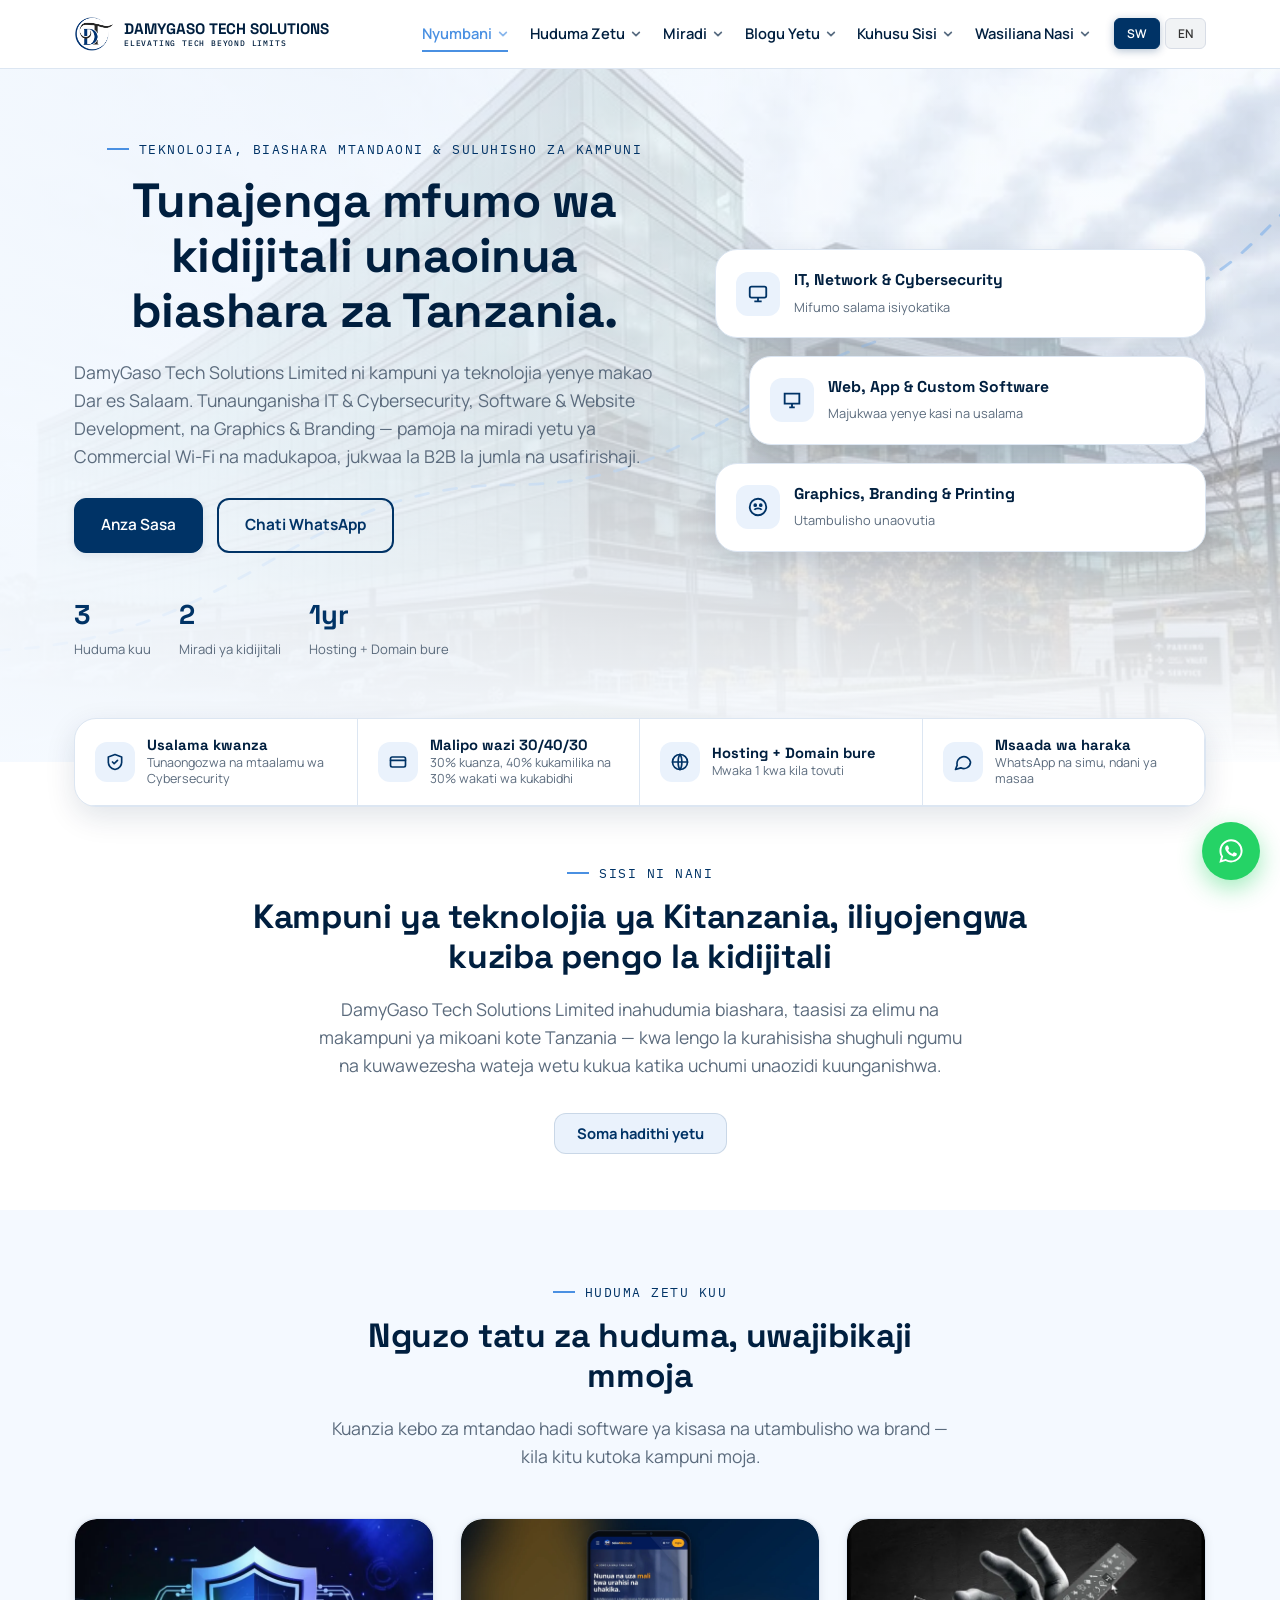
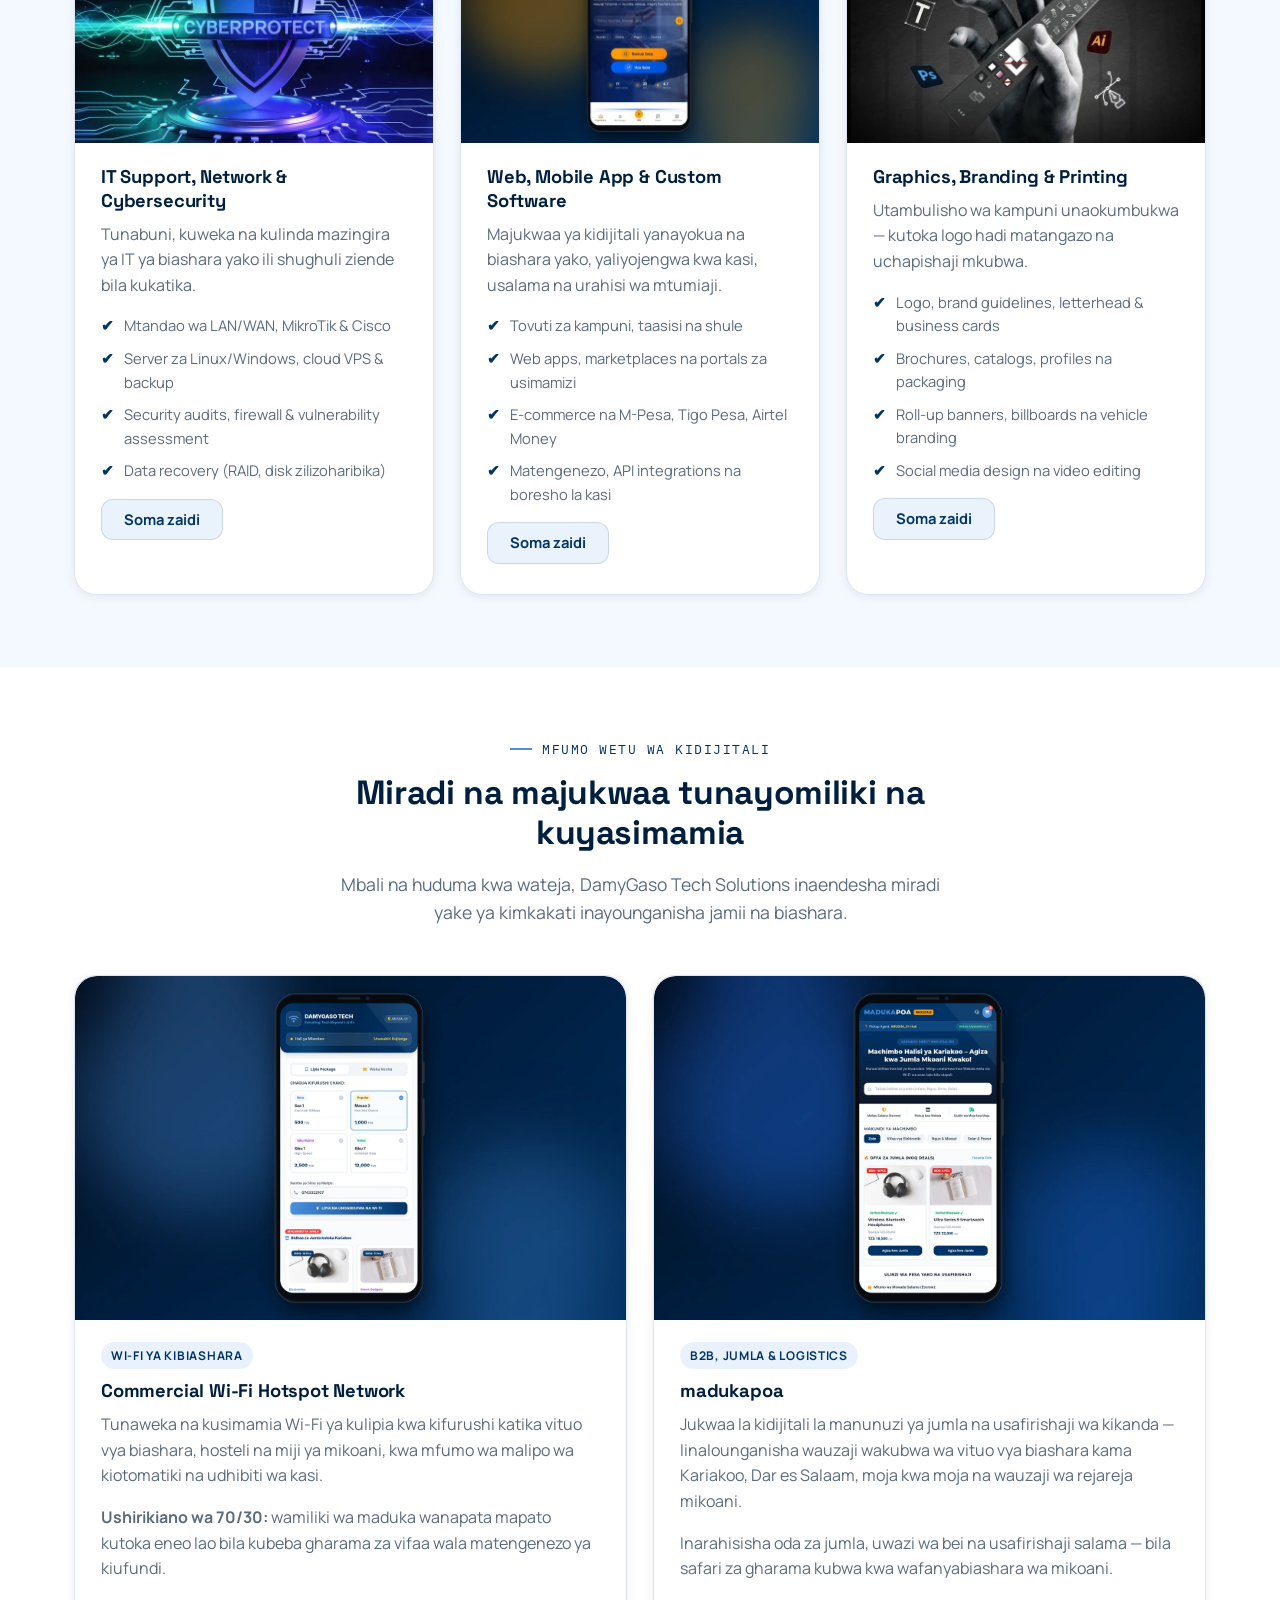
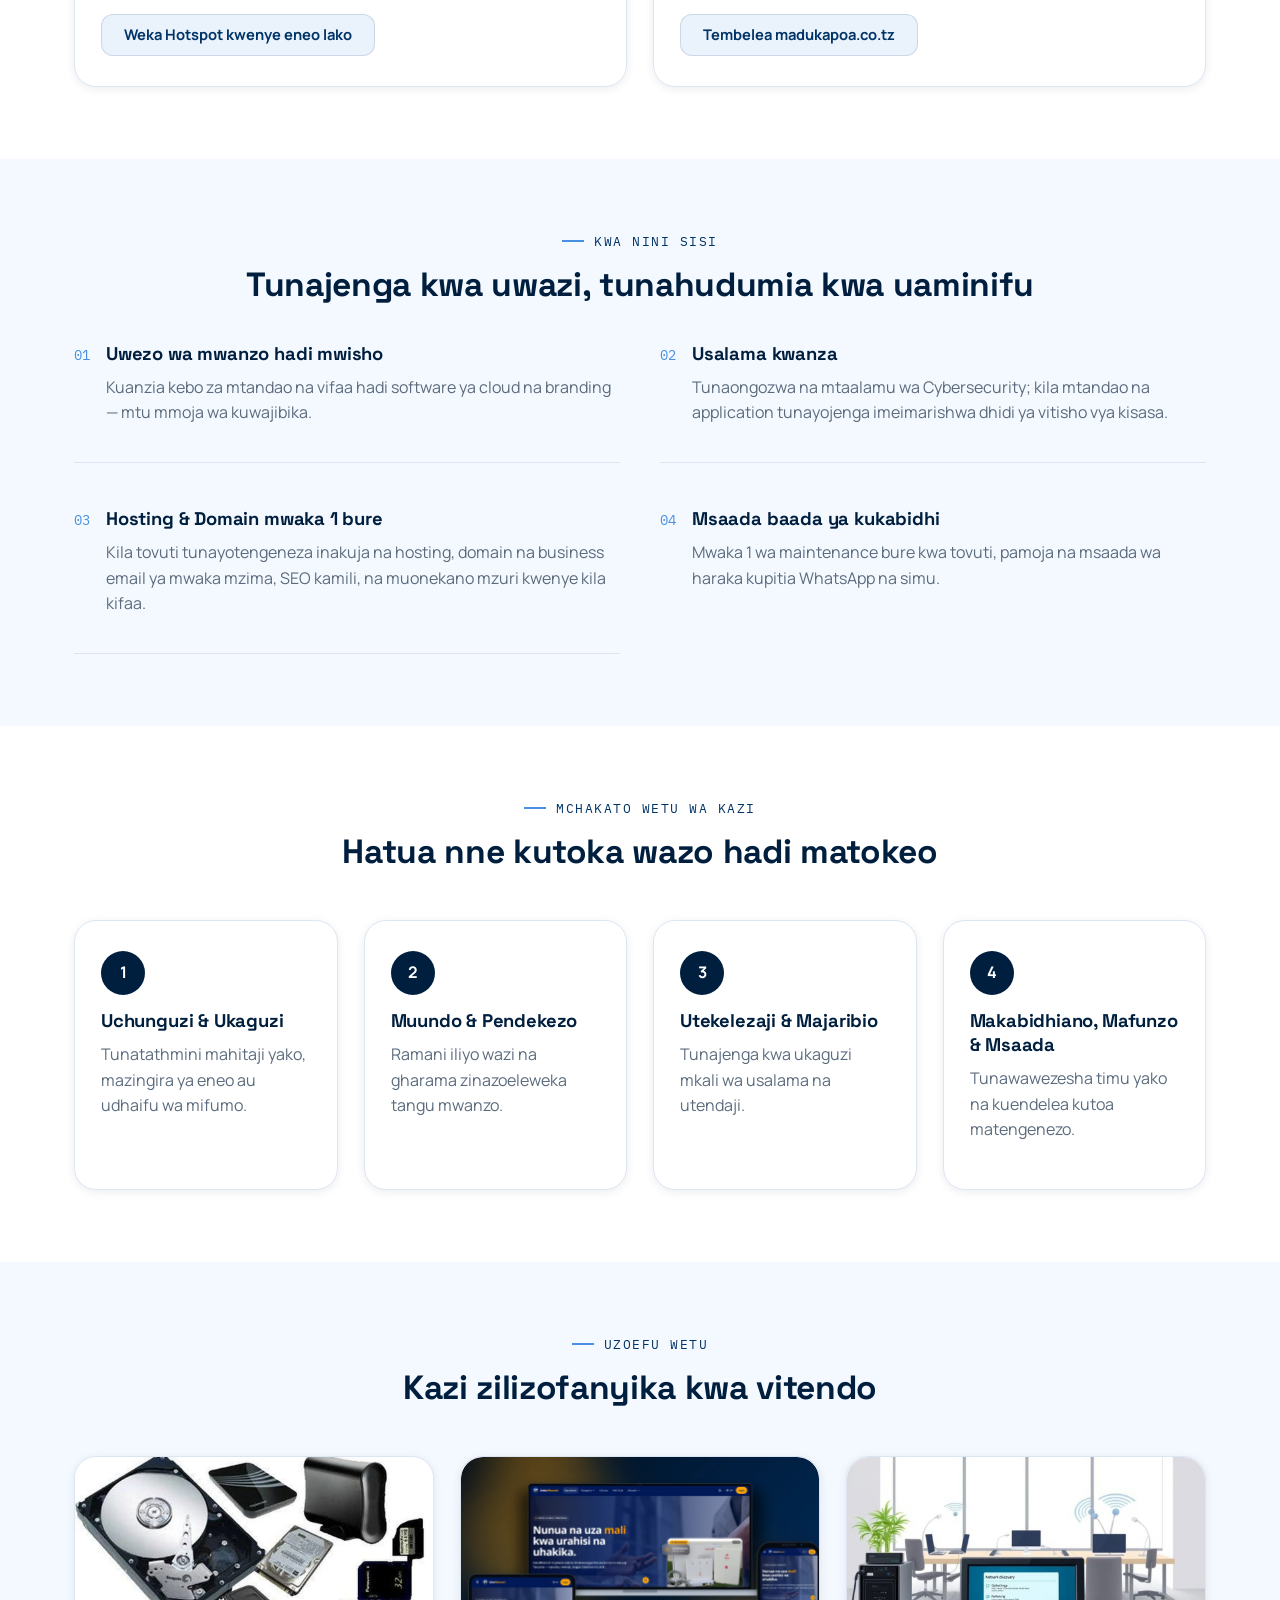
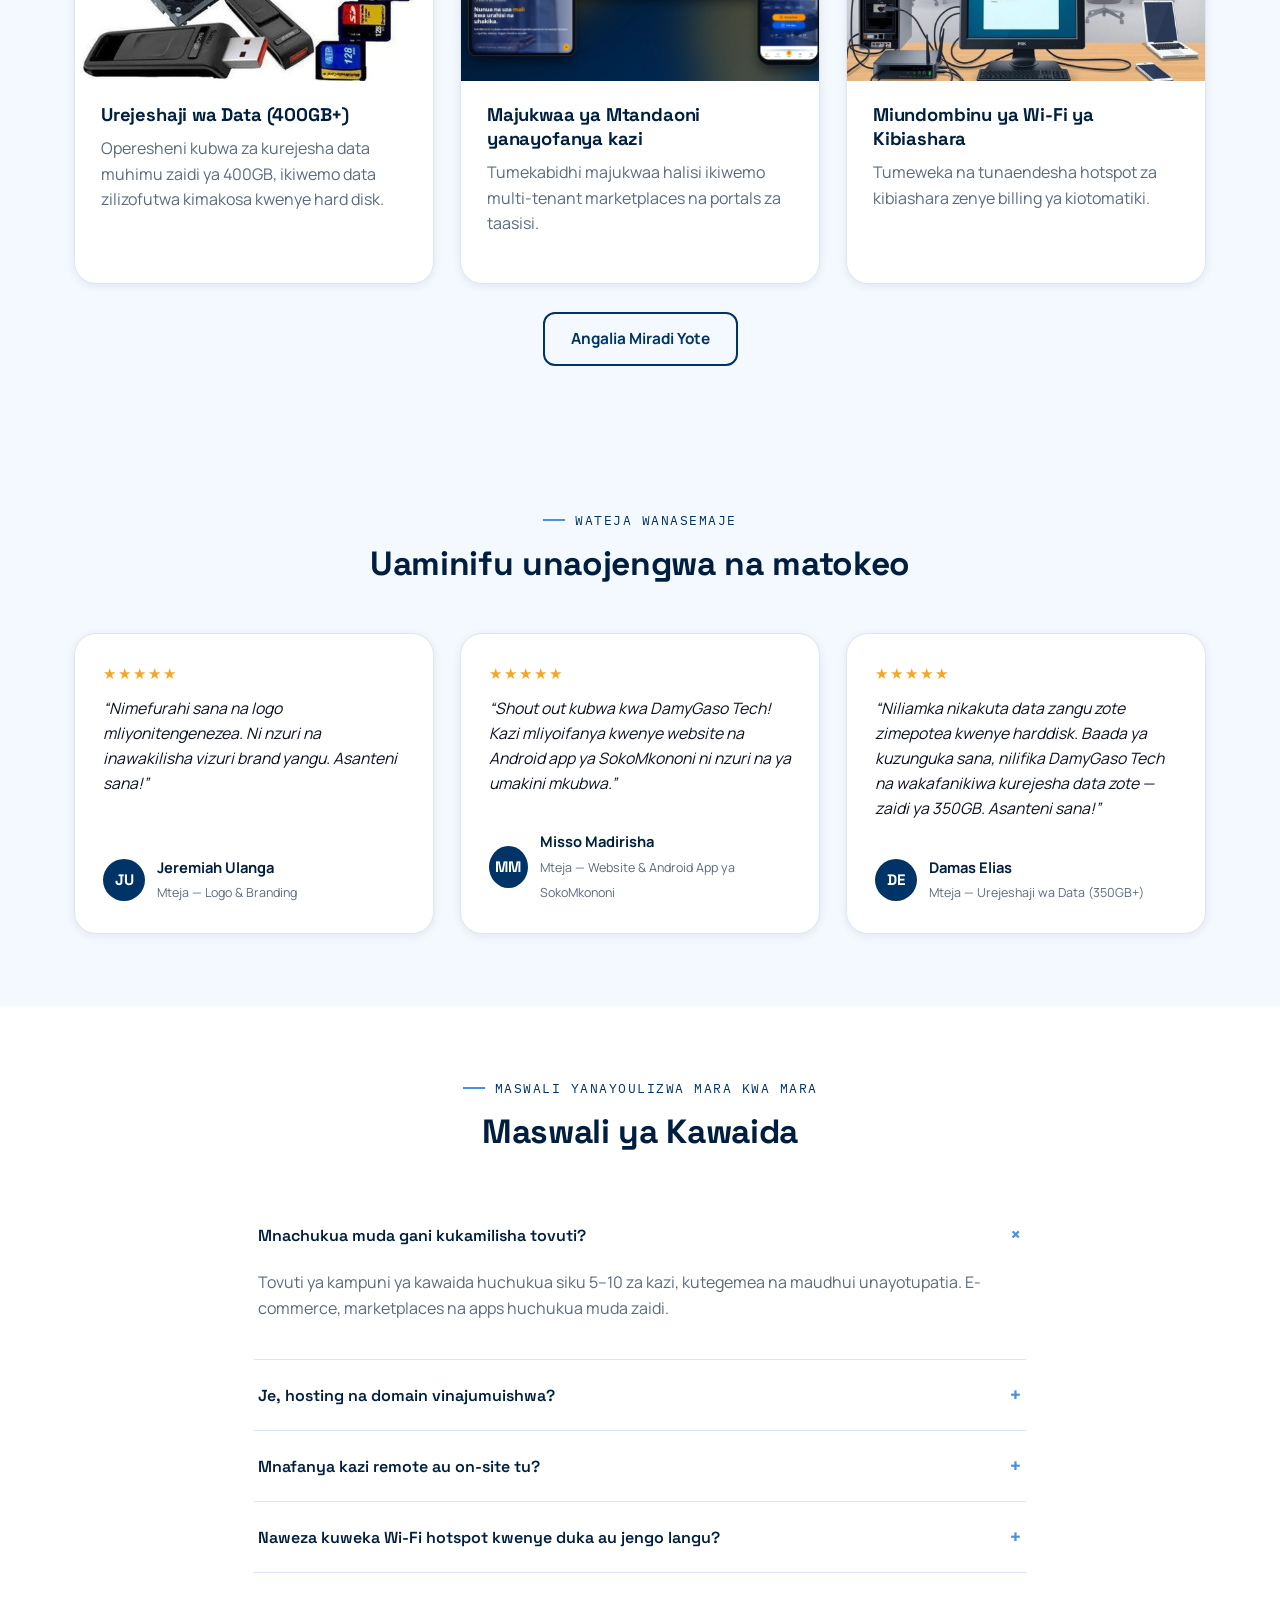
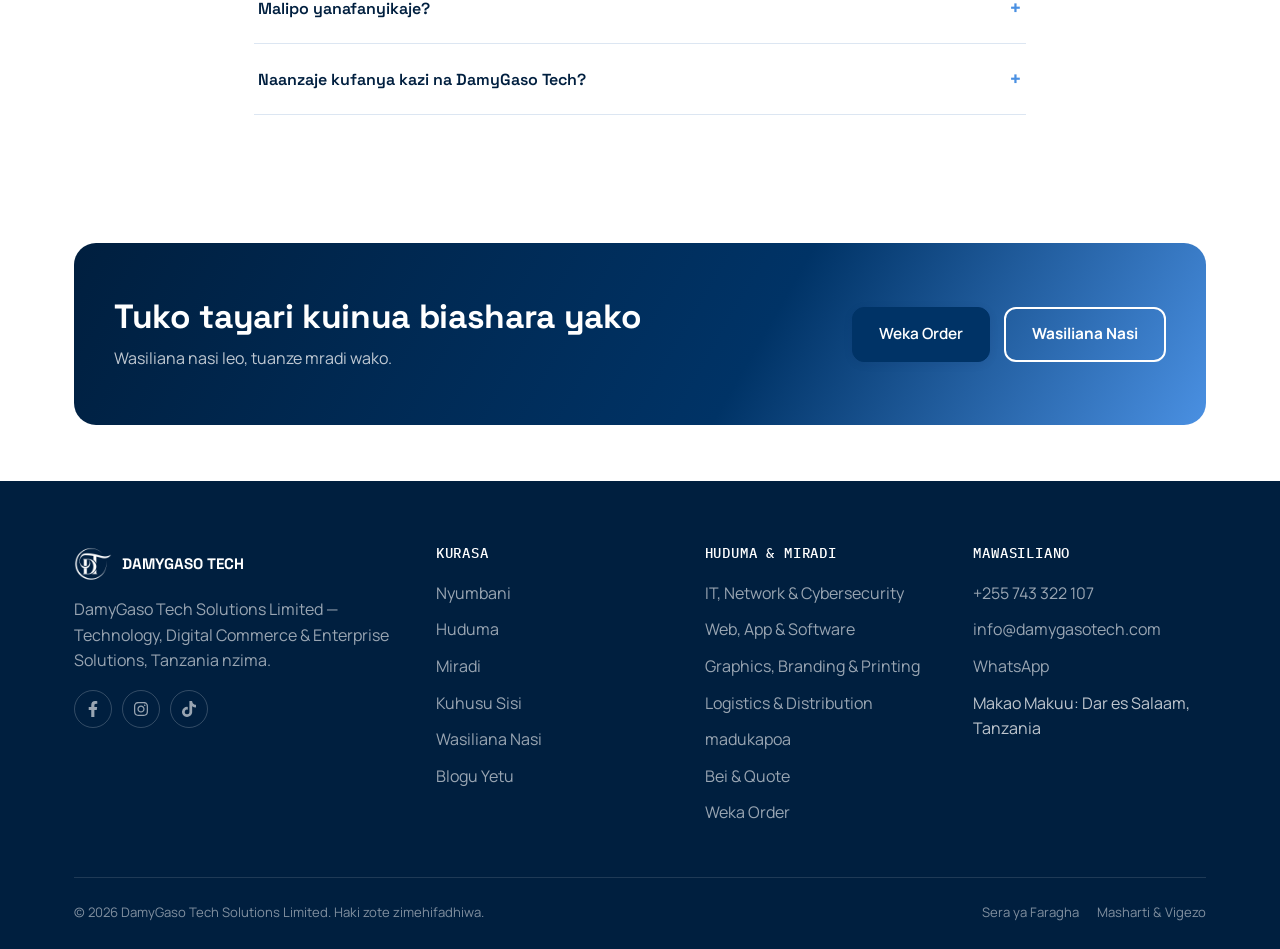
==== commit 69ba48d2: "hapo sawa" ====
--- a/index.html
+++ b/index.html
@@ -87,6 +87,7 @@
     font-size:.95rem;
   }
   .card-points li::before{ content:"✔ "; color:var(--navy, #003366); font-weight:700; }
+  @media (max-width:760px){.why-grid{grid-template-columns:1fr !important}}
 </style>
 </head>
 <body>
@@ -169,7 +170,7 @@
   </div>
 
   <div class="offcanvas-foot">
-    <p>Dar es Salaam · Tanzania nzima</p>
+    <p>Dar es Salaam &  Tanzania nzima</p>
     <p style="margin-top:6px;">+255 743 322 107</p>
     <p style="margin-top:6px;">info@damygasotech.com</p>
     <div class="socials">
@@ -375,8 +376,8 @@
         <p data-en>We deploy and manage prepaid, high-speed Wi-Fi hotspot zones in commercial centers, hostels and regional towns, with automated billing and bandwidth management.</p>
         <p data-sw><b>Ushirikiano wa 70/30:</b> wamiliki wa maduka wanapata mapato kutoka eneo lao bila kubeba gharama za vifaa wala matengenezo ya kiufundi.</p>
         <p data-en><b>70/30 revenue-sharing:</b> shop owners earn from their location without carrying hardware or technical maintenance burdens.</p>
-        <a href="contact.html" class="btn btn-ghost" style="margin-top:16px;" data-sw>Weka Hotspot kwenye eneo lako</a>
-        <a href="contact.html" class="btn btn-ghost" style="margin-top:16px;" data-en>Host a hotspot at your location</a>
+        <a href="https://wa.me/255743322107?text=Habari%20DamyGaso%20Tech%2C%20nataka%20Wi-Fi%20hotspot%20kwenye%20eneo%20langu.%20Eneo%20ni%3A%20" target="_blank" rel="noopener" class="btn btn-ghost" style="margin-top:16px;" data-sw>Weka Hotspot kwenye eneo lako</a>
+        <a href="https://wa.me/255743322107?text=Hello%20DamyGaso%20Tech%2C%20I%20would%20like%20a%20Wi-Fi%20hotspot%20at%20my%20location.%20The%20location%20is%3A%20" target="_blank" rel="noopener" class="btn btn-ghost" style="margin-top:16px;" data-en>Host a hotspot at your location</a>
       </div>
 
       <div class="card reveal">
@@ -390,8 +391,6 @@
         <p data-en>A digital procurement and logistics platform connecting major wholesalers in commercial hubs such as Kariakoo, Dar es Salaam directly with retailers across the regions.</p>
         <p data-sw>Inarahisisha oda za jumla, uwazi wa bei na usafirishaji salama — bila safari za gharama kubwa kwa wafanyabiashara wa mikoani.</p>
         <p data-en>It streamlines bulk ordering, price transparency and secure freight dispatch — removing costly travel for upcountry merchants.</p>
-        <a href="services.html#logistics" class="btn btn-ghost" style="margin-top:16px;" data-sw>Huduma ya Logistics</a>
-        <a href="services.html#logistics" class="btn btn-ghost" style="margin-top:16px;" data-en>Logistics service</a>
         <a href="https://madukapoa.co.tz" target="_blank" rel="noopener" class="btn btn-ghost" style="margin-top:16px;" data-sw>Tembelea madukapoa.co.tz</a>
         <a href="https://madukapoa.co.tz" target="_blank" rel="noopener" class="btn btn-ghost" style="margin-top:16px;" data-en>Visit madukapoa.co.tz</a>
       </div>
@@ -401,7 +400,7 @@
 
 <!-- ===== WHY CHOOSE US ===== -->
 <section id="why-us" class="bg-tint">
-  <div class="container grid grid-2" style="align-items:center;">
+  <div class="container">
     <div>
       <div style="text-align:center;">
         <p class="eyebrow" style="justify-content:center" data-sw>KWA NINI SISI</p>
@@ -410,6 +409,7 @@
         <h2 data-en>We build with clarity, we serve with trust</h2>
       </div>
 
+      <div class="why-grid" style="display:grid; grid-template-columns:repeat(2,1fr); gap:24px 40px; margin-top:8px;">
       <div class="feature-row">
         <span class="num">01</span>
         <div><h3 data-sw>Uwezo wa mwanzo hadi mwisho</h3><h3 data-en>End-to-end capability</h3>
@@ -434,18 +434,6 @@
         <p data-sw>Mwaka 1 wa maintenance bure kwa tovuti, pamoja na msaada wa haraka kupitia WhatsApp na simu.</p>
         <p data-en>1 year of free website maintenance, plus fast support via WhatsApp and phone.</p></div>
       </div>
-    </div>
-    <div>
-      <div class="card" style="background:var(--navy-deep); border-color:var(--navy-deep);">
-        <p class="eyebrow" style="color:#8FC1FF" data-sw>HITAJI HARAKA?</p>
-        <p class="eyebrow" style="color:#8FC1FF" data-en>NEED HELP FAST?</p>
-        <h3 style="color:#fff" data-sw>Pata Quote sasa hivi</h3>
-        <h3 style="color:#fff" data-en>Get a Quote Now</h3>
-        <p style="color:rgba(255,255,255,.7)" data-sw>Tueleze unachohitaji, tutakujibu ndani ya masaa machache kupitia WhatsApp au simu.</p>
-        <p style="color:rgba(255,255,255,.7)" data-en>Tell us what you need — we'll reply within hours via WhatsApp or a call.</p>
-        <a href="services.html#booking" class="btn btn-primary btn-block" data-sw>Jaza Fomu ya Booking</a>
-        <a href="services.html#booking" class="btn btn-primary btn-block" data-en>Fill the Booking Form</a>
-        <a href="tel:+255743322107" class="btn btn-outline btn-block" style="margin-top:12px; border-color:rgba(255,255,255,.3); color:#fff;">📞 0743 322 107</a>
       </div>
     </div>
   </div>
--- a/assets/style.css
+++ b/assets/style.css
@@ -185,3 +185,106 @@
 html[data-lang="en"] .lang-slider::before{transform:translateX(100%)}
 .offcanvas .lang-slider .lang-btn,.offcanvas .lang-slider .lang-btn.active{position:relative;z-index:1;background:transparent !important;border:0 !important;box-shadow:none !important;padding:10px 0;border-radius:9px;color:rgba(255,255,255,.65) !important;font-weight:700;font-size:.85rem;letter-spacing:.06em;cursor:pointer;transition:color .25s ease}
 html[data-lang="sw"] .offcanvas .lang-slider [data-lang-btn="sw"],html[data-lang="en"] .offcanvas .lang-slider [data-lang-btn="en"]{color:#fff !important}
+
+/* =========================================================
+   Pricing page — price cards, Wi-Fi highlight, website renewals
+   ========================================================= */
+.pz-trust{padding:0;margin-top:-28px;position:relative;z-index:3}
+.pz-trust-list{display:grid;grid-template-columns:1fr;gap:0;background:#fff;border:1px solid var(--line);border-radius:var(--radius-lg);box-shadow:var(--shadow-md);overflow:hidden}
+@media (min-width:760px){.pz-trust-list{grid-template-columns:repeat(3,1fr)}}
+.pz-trust-list li{display:flex;align-items:center;gap:12px;padding:16px 20px;border-bottom:1px solid var(--line);color:var(--navy-deep);font-size:.92rem}
+.pz-trust-list li:last-child{border-bottom:0}
+@media (min-width:760px){.pz-trust-list li{border-bottom:0;border-right:1px solid var(--line)}.pz-trust-list li:last-child{border-right:0}}
+.pz-trust-list svg{flex-shrink:0;width:28px;height:28px;padding:6px;border-radius:50%;background:rgba(30,142,90,.12);color:var(--ok)}
+
+.pz-section{padding:64px 0}
+@media (max-width:640px){.pz-section{padding:44px 0}}
+.pz-head{display:flex;align-items:center;gap:16px;margin:0 auto 30px;max-width:1000px}
+.pz-head h2{margin:0 0 4px}
+.pz-head p{margin:0;font-size:.98rem}
+.pz-icon{flex-shrink:0;width:56px;height:56px;border-radius:16px;display:flex;align-items:center;justify-content:center;color:#fff;background:linear-gradient(135deg,var(--navy),var(--sky));box-shadow:0 8px 20px rgba(0,51,102,.22)}
+@media (max-width:520px){.pz-head{align-items:flex-start}.pz-icon{width:46px;height:46px;border-radius:13px}.pz-icon svg{width:22px;height:22px}}
+
+.pz-grid{display:grid;grid-template-columns:repeat(auto-fill,minmax(250px,1fr));gap:20px;max-width:1000px;margin:0 auto}
+.pz-card{position:relative;display:flex;flex-direction:column;gap:14px;padding:24px 22px 22px;background:#fff;border:1px solid var(--line);border-radius:18px;box-shadow:var(--shadow-sm);overflow:hidden;transition:transform .2s ease,box-shadow .2s ease,border-color .2s ease}
+.pz-card::before{content:"";position:absolute;left:0;right:0;top:0;height:4px;background:linear-gradient(90deg,var(--navy),var(--sky))}
+.pz-card:hover{transform:translateY(-4px);box-shadow:var(--shadow-md);border-color:rgba(74,144,226,.55)}
+.pz-name{font-size:1rem;line-height:1.35;margin:0;min-height:2.7em;color:var(--navy-deep)}
+.pz-price{display:flex;flex-wrap:wrap;align-items:baseline;gap:2px 8px;margin-top:auto}
+.pz-from{flex-basis:100%;font-family:var(--font-mono);font-size:.72rem;letter-spacing:.08em;text-transform:uppercase;color:var(--slate)}
+.pz-amount{font-family:var(--font-display);font-weight:700;font-size:2rem;line-height:1.1;color:var(--navy);letter-spacing:-.02em}
+.pz-amount small{font-family:var(--font-mono);font-size:.72rem;font-weight:500;letter-spacing:.06em;color:var(--sky);margin-right:6px}
+.pz-unit{font-size:.82rem;color:var(--slate)}
+.pz-cta{display:inline-flex;align-items:center;justify-content:center;padding:11px 18px;border-radius:var(--radius-btn);font-weight:700;font-size:.9rem;text-align:center;color:var(--navy);background:var(--sky-tint);border:1.5px solid rgba(0,51,102,.14);transition:background .2s ease,color .2s ease,transform .15s ease,border-color .2s ease}
+.pz-cta:hover{background:var(--navy);color:#fff;border-color:var(--navy);transform:translateY(-1px)}
+.pz-cta-solid{background:var(--navy);color:#fff;border-color:var(--navy);padding:13px 26px}
+.pz-cta-solid:hover{background:var(--navy-deep);border-color:var(--navy-deep)}
+
+.pz-includes{max-width:1000px;margin:26px auto 0;padding:22px 24px;border-radius:18px;background:linear-gradient(120deg,var(--navy-deep),var(--navy) 65%,#1d5fa8);color:#fff;text-align:center}
+.pz-includes-title strong{display:block;font-family:var(--font-display);font-size:1.1rem;margin-bottom:14px;color:#fff}
+.pz-chips{display:flex;flex-wrap:wrap;justify-content:center;gap:10px}
+.pz-chips li{display:inline-flex;align-items:center;gap:8px;padding:8px 14px;border-radius:999px;background:rgba(255,255,255,.12);border:1px solid rgba(255,255,255,.22);font-size:.88rem;font-weight:600;color:#fff}
+.pz-chips svg{color:#7FE0B0;flex-shrink:0}
+.pz-includes-note{margin:14px 0 0;font-size:.85rem;color:rgba(255,255,255,.75)}
+.pz-includes-note a{color:#fff;text-decoration:underline;text-underline-offset:3px}
+
+.pz-wifi{display:grid;grid-template-columns:1fr;max-width:1000px;margin:0 auto;border-radius:22px;overflow:hidden;box-shadow:var(--shadow-md);border:1px solid var(--line);background:#fff}
+@media (min-width:760px){.pz-wifi{grid-template-columns:minmax(240px,.8fr) 1.4fr}}
+.pz-wifi-big{display:flex;flex-direction:column;align-items:center;justify-content:center;gap:6px;padding:34px 24px;color:#fff;text-align:center;background:linear-gradient(135deg,var(--navy-deep),var(--navy) 55%,var(--sky))}
+.pz-wifi-num{font-family:var(--font-display);font-weight:700;font-size:3.6rem;line-height:1;letter-spacing:-.03em}
+.pz-wifi-num i{font-style:normal;opacity:.55;margin:0 4px}
+.pz-wifi-label{font-family:var(--font-mono);font-size:.78rem;letter-spacing:.1em;text-transform:uppercase;color:rgba(255,255,255,.85)}
+.pz-wifi-body{padding:28px 28px 30px;display:flex;flex-direction:column;gap:18px;align-items:flex-start}
+.pz-wifi-list{display:flex;flex-direction:column;gap:10px}
+.pz-wifi-list li{display:flex;align-items:flex-start;gap:10px;color:var(--navy-deep);font-weight:600;font-size:.95rem}
+.pz-wifi-list svg{flex-shrink:0;margin-top:2px;color:var(--ok)}
+@media (max-width:520px){.pz-wifi-body{padding:22px}.pz-wifi-body .pz-cta{width:100%}}
+
+/* ---------- Website renewals: standalone section ---------- */
+.pz-renew{padding:80px 0;background:var(--sky-tint-2);border-top:1px solid var(--line);position:relative}
+.pz-renew::before{content:"";position:absolute;left:0;right:0;top:0;height:5px;background:linear-gradient(90deg,var(--navy),var(--sky))}
+.pz-ren-head{max-width:720px;margin:0 auto 36px;text-align:center}
+.pz-badge{display:inline-block;margin-bottom:14px;padding:5px 14px;border-radius:999px;background:var(--navy);color:#fff;font-family:var(--font-mono);font-size:.72rem;letter-spacing:.12em}
+.pz-ren-head h2{margin-bottom:10px}
+.pz-ren-head p{margin:0}
+.pz-timeline{display:grid;grid-template-columns:1fr;gap:14px;align-items:stretch;max-width:900px;margin:0 auto 40px}
+@media (min-width:820px){.pz-timeline{grid-template-columns:1fr auto 1fr}}
+.pz-step{padding:26px 24px;border-radius:20px;background:#fff;border:1px solid var(--line);box-shadow:var(--shadow-sm)}
+.pz-step-free{background:linear-gradient(135deg,var(--navy-deep),var(--navy) 70%,#1d5fa8);border-color:transparent;color:#fff;box-shadow:var(--shadow-md)}
+.pz-step-tag{display:inline-block;font-family:var(--font-mono);font-size:.72rem;letter-spacing:.1em;color:var(--sky);margin-bottom:6px}
+.pz-step-free .pz-step-tag{color:#8FC1FF}
+.pz-step-title{display:block;font-family:var(--font-display);font-size:1.7rem;line-height:1.15;margin-bottom:12px;color:var(--navy-deep)}
+.pz-step-free .pz-step-title{color:#fff;font-size:2.2rem}
+.pz-step ul{display:grid;grid-template-columns:1fr 1fr;gap:8px 14px}
+.pz-step li{display:flex;align-items:center;gap:8px;font-size:.92rem;font-weight:600;color:#fff}
+.pz-step li svg{color:#7FE0B0;flex-shrink:0}
+.pz-step p{margin:0;font-size:.93rem}
+.pz-step-arrow{display:flex;align-items:center;justify-content:center;color:var(--sky)}
+@media (max-width:819px){.pz-step-arrow{transform:rotate(90deg);padding:2px 0}}
+
+.pz-ren-title{text-align:center;margin:0 0 18px}
+.pz-ren-grid{display:grid;grid-template-columns:repeat(auto-fit,minmax(220px,1fr));gap:14px;max-width:900px;margin:0 auto}
+.pz-ren-item{display:flex;flex-direction:column;gap:6px;padding:18px 20px;background:#fff;border:1px solid var(--line);border-radius:16px;box-shadow:var(--shadow-sm)}
+.pz-ren-name{font-weight:700;font-size:.95rem;color:var(--navy-deep)}
+.pz-ren-price{font-family:var(--font-display);font-weight:700;font-size:1.25rem;color:var(--navy)}
+.pz-ren-price small{font-family:var(--font-mono);font-size:.68rem;font-weight:500;letter-spacing:.08em;text-transform:uppercase;color:var(--slate);margin-right:4px}
+.pz-ren-price em{font-style:normal;font-family:var(--font-body);font-weight:500;font-size:.8rem;color:var(--slate);margin-left:4px}
+.pz-ren-incl{color:var(--ok)}
+.pz-ren-note{max-width:900px;margin:18px auto 0;padding:14px 18px;border-left:4px solid var(--sky);background:var(--sky-tint);border-radius:0 12px 12px 0;font-size:.9rem;color:var(--navy-deep)}
+.pz-faq{max-width:900px;margin:40px auto 0}
+.pz-faq>h3{text-align:center;margin-bottom:14px}
+.pz-ren-cta{text-align:center;margin:30px 0 0}
+
+/* ---- Pricing hero: section jump links as real buttons ---- */
+.price-jump{gap:12px;margin-top:28px}
+.price-jump a{display:inline-flex;align-items:center;gap:10px;padding:12px 18px;border-radius:12px;border:0;background:#fff;color:var(--navy-deep);font-weight:700;font-size:.92rem;line-height:1.2;box-shadow:0 6px 18px rgba(0,0,0,.28);transition:transform .15s ease,background .2s ease,color .2s ease,box-shadow .2s ease}
+.price-jump a svg:first-child{color:var(--sky);flex-shrink:0}
+.price-jump a .pj-arrow{margin-left:2px;opacity:.55;transition:transform .2s ease,opacity .2s ease}
+.price-jump a:hover{background:var(--sky);color:#fff;transform:translateY(-2px);box-shadow:0 10px 24px rgba(0,0,0,.35)}
+.price-jump a:hover svg{color:#fff}
+.price-jump a:hover .pj-arrow{transform:translateY(2px);opacity:1}
+.price-jump a.pj-accent{background:var(--sky);color:#fff}
+.price-jump a.pj-accent svg:first-child{color:#fff}
+.price-jump a.pj-accent:hover{background:#fff;color:var(--navy-deep)}
+.price-jump a.pj-accent:hover svg:first-child{color:var(--sky)}
+@media (max-width:520px){.price-jump{gap:10px}.price-jump a{padding:11px 14px;font-size:.88rem}.price-jump a .pj-arrow{display:none}}
